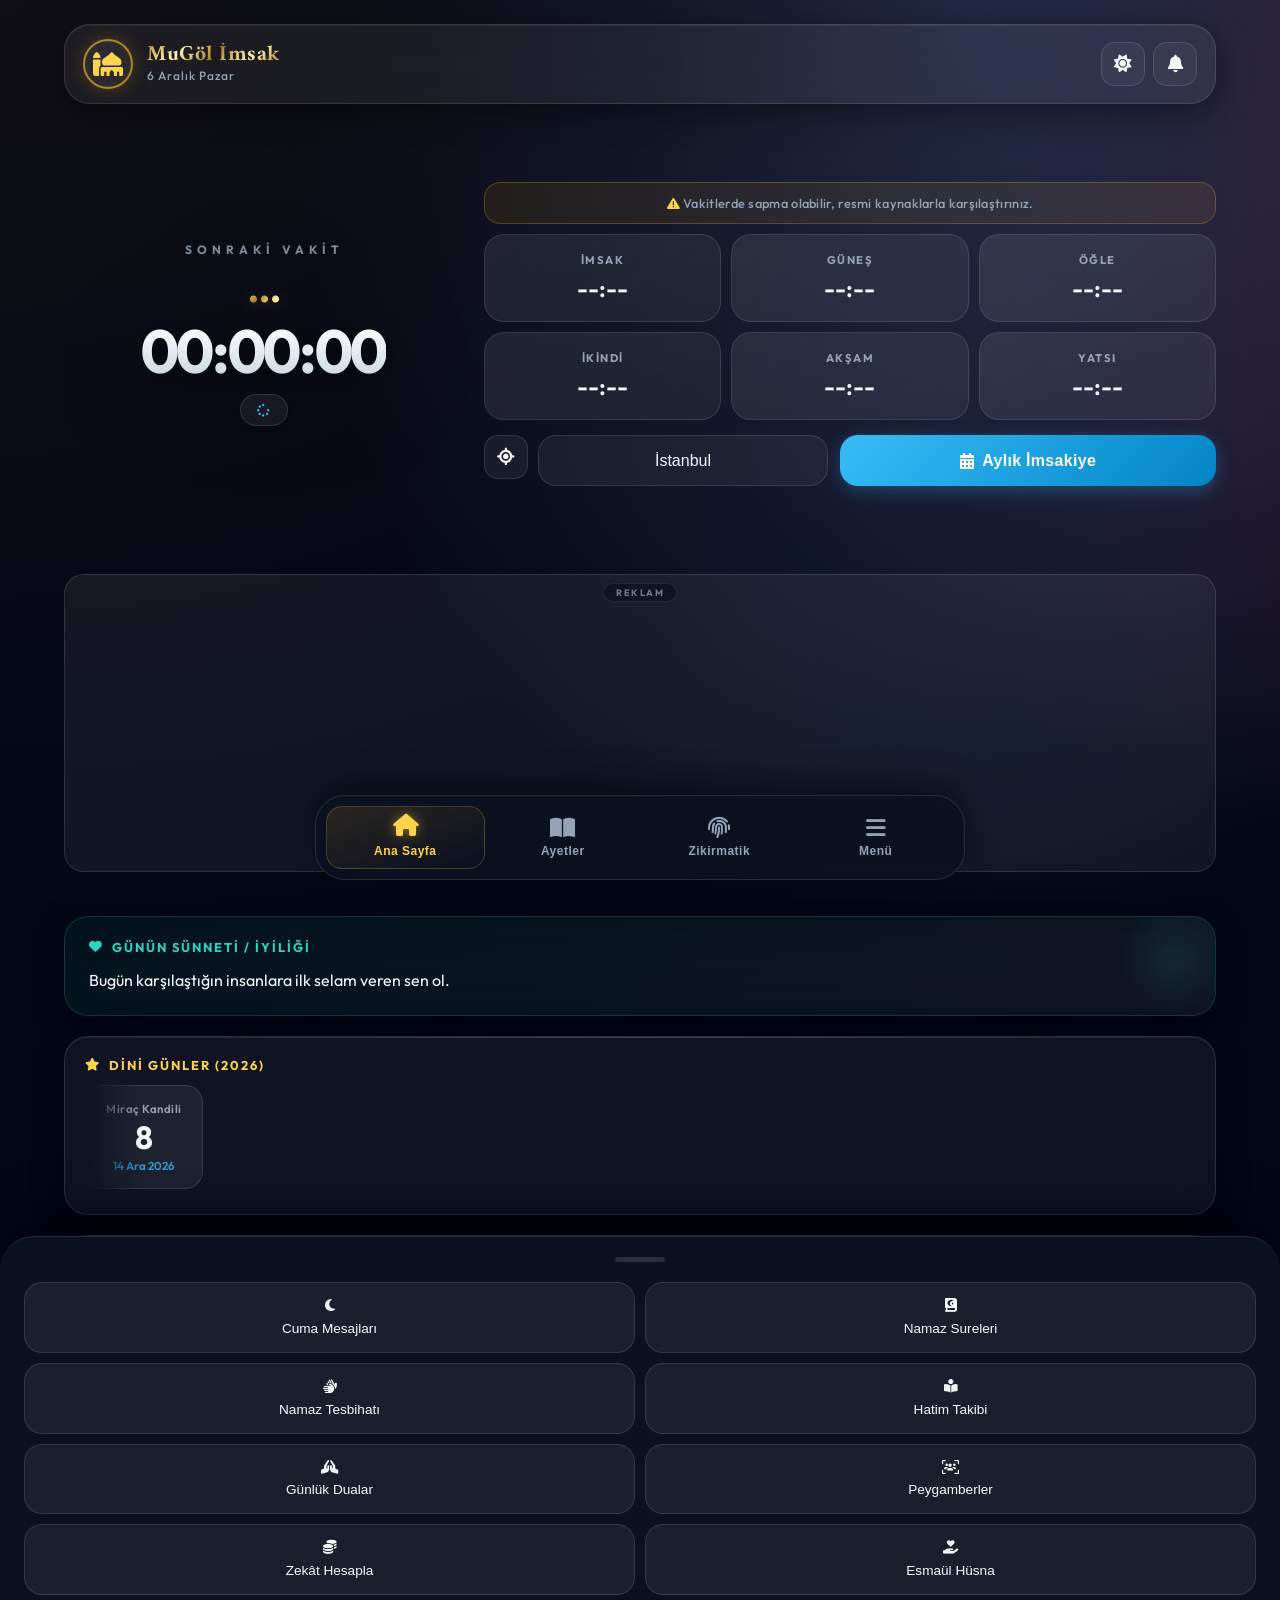
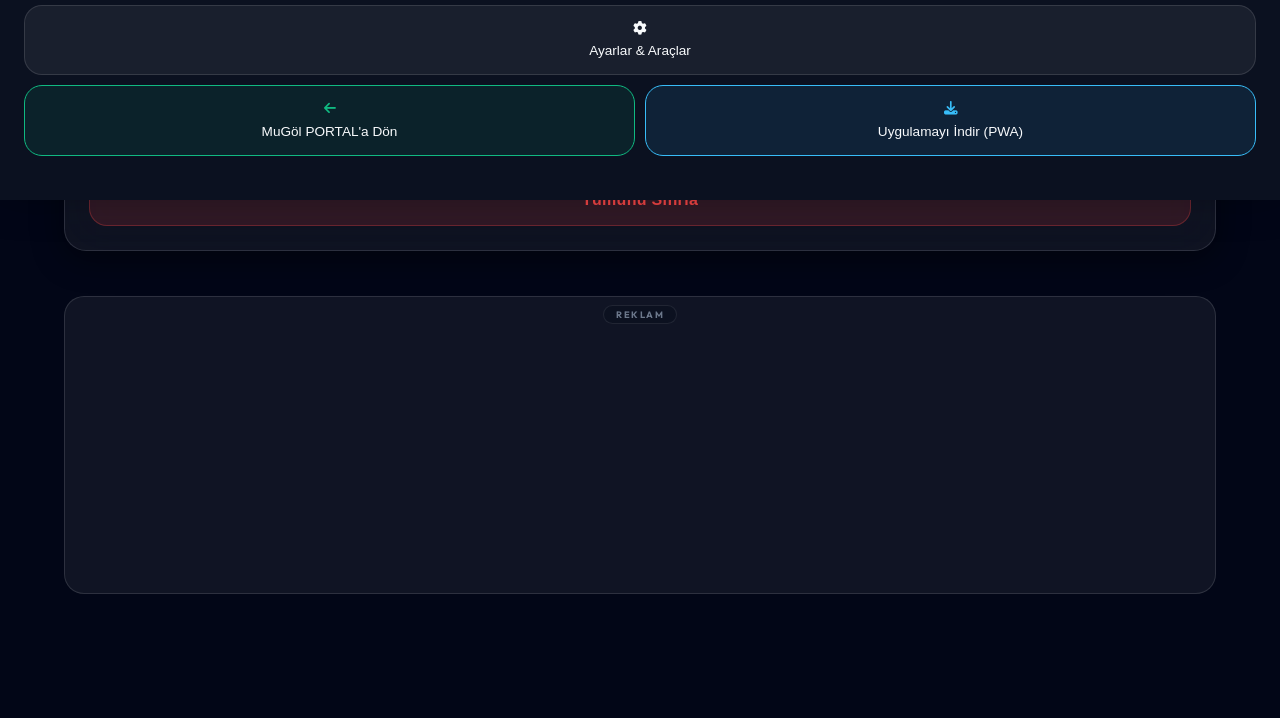
==== index.html @ 0ca68de6 "Add files via upload" ====
<!DOCTYPE html>
<html lang="tr">
<head>
    <meta charset="UTF-8">
    <meta name="viewport" content="width=device-width, initial-scale=1.0, maximum-scale=1.0, user-scalable=no, viewport-fit=cover">
    <title>MuGöl İmsak Vakti</title>
    
    <!-- PWA Bağlantıları -->
    <link rel="manifest" href="manifest.json">
    <meta name="theme-color" content="#020617" id="themeColorMeta">
    
    <!-- iOS Destek Etiketleri -->
    <meta name="apple-mobile-web-app-capable" content="yes">
    <meta name="apple-mobile-web-app-status-bar-style" content="black-translucent">
    <meta name="apple-mobile-web-app-title" content="MuGöl">
    <link rel="apple-touch-icon" href="icon-192.png">
    
    <!-- İkonlar, Fontlar ve Görüntü Çıktısı İçin html2canvas -->
    <link href="https://cdnjs.cloudflare.com/ajax/libs/font-awesome/6.4.2/css/all.min.css" rel="stylesheet">
    <link rel="preconnect" href="https://fonts.googleapis.com">
    <link rel="preconnect" href="https://fonts.gstatic.com" crossorigin>
    <link href="https://fonts.googleapis.com/css2?family=Outfit:wght@200;300;400;500;600;700;800&family=Amiri:wght@400;700&display=swap" rel="stylesheet">
    <script src="https://cdnjs.cloudflare.com/ajax/libs/html2canvas/1.4.1/html2canvas.min.js"></script>

    <!-- Cuma Sözleri Veri Dosyası -->
    <script src="cumasoz.js"></script>

    <!-- Harici CSS Dosyası -->
    <link rel="stylesheet" href="style.css">
    <style>
        /* Bildirim butonu aktif (açık) durumu */
        .btn-icon.notif-active {
            background: linear-gradient(135deg, #fcd34d, #b38728) !important;
            color: #020617 !important;
            border-color: #b38728 !important;
            box-shadow: 0 0 14px rgba(252, 211, 77, 0.45) !important;
        }
    </style>

    <!-- Google AdSense -->
    <script async src="https://pagead2.googlesyndication.com/pagead/js/adsbygoogle.js?client=ca-pub-1880946354382681" crossorigin="anonymous"></script>
</head>
<body>

    <audio id="silentAudio" loop><source src="[data-uri]" type="audio/mpeg"></audio>
    <audio id="adhanAudio" src="https://www.islamcan.com/audio/adhan/azan2.mp3" preload="auto"></audio>
    <audio id="kerahatAudio" src="https://actions.google.com/sounds/v1/alarms/beep_short.ogg" preload="auto"></audio>

    <!-- KART ÖNİZLEME VE RENK SEÇİM MODALI -->
    <div id="previewModal" class="modal">
        <div class="modal-con" style="max-height: 95vh; padding: 20px;">
            <div style="display:flex; justify-content:space-between; align-items:center; border-bottom:1px solid var(--glass-border); padding-bottom:15px; margin-bottom:15px;">
                <h3 style="color:var(--text-main); font-weight:700;">Kart Tasarımı Önizleme</h3>
                <i class="fas fa-times" style="cursor:pointer; font-size:1.5rem; color:var(--text-muted)" onclick="closePreview()"></i>
            </div>
            
            <div class="t-scroll" style="margin-top:0; border:none; background:transparent; display:flex; flex-direction:column; align-items:center;">
                <div class="preview-wrapper" id="previewWrapper"></div>

                <div style="width: 100%; max-width: 324px; margin-top: 20px; text-align: left;">
                    <div style="font-size: 0.85rem; color: var(--text-muted); margin-bottom: 10px; font-weight: 600;">Hazır Temalar</div>
                    <div style="display: flex; gap: 10px; margin-bottom: 15px; flex-wrap: wrap;">
                        <button class="color-swatch" style="background: linear-gradient(135deg, #020617, #0f172a);" onclick="changeExportBg('#020617', '#0f172a', '#fcd34d')" title="Gece / Altın"></button>
                        <button class="color-swatch" style="background: linear-gradient(135deg, #064e3b, #022c22);" onclick="changeExportBg('#064e3b', '#022c22', '#d4af37')" title="Zümrüt / Altın"></button>
                        <button class="color-swatch" style="background: linear-gradient(135deg, #450a0a, #7f1d1d);" onclick="changeExportBg('#450a0a', '#7f1d1d', '#fecaca')" title="Bordo / Gül"></button>
                        <button class="color-swatch" style="background: linear-gradient(135deg, #1e3a8a, #172554);" onclick="changeExportBg('#1e3a8a', '#172554', '#93c5fd')" title="Mavi / Gümüş"></button>
                        <button class="color-swatch" style="background: linear-gradient(135deg, #000000, #1a1a1a);" onclick="changeExportBg('#000000', '#1a1a1a', '#ffffff')" title="Siyah / Beyaz"></button>
                    </div>

                    <div style="font-size: 0.85rem; color: var(--text-muted); margin-bottom: 10px; font-weight: 600;">Kendi Stillerini Seç</div>
                    <div style="display: flex; gap: 10px; margin-bottom: 20px;">
                        <input type="color" id="customColor1" value="#064e3b" class="custom-color-input" onchange="applyCustomColor()" title="Arka Plan 1">
                        <input type="color" id="customColor2" value="#022c22" class="custom-color-input" onchange="applyCustomColor()" title="Arka Plan 2">
                        <input type="color" id="customTextColor" value="#d4af37" class="custom-color-input" onchange="applyCustomColor()" title="Vurgu/Çizgi Rengi">
                    </div>

                    <button class="btn-full" style="width: 100%;" onclick="executeDownload()">
                        <i class="fas fa-download"></i> Tasarımı İndir
                    </button>
                </div>
            </div>
        </div>
    </div>

    <!-- Resim İndirme Şablonu (Günün Sözü) -->
    <div id="export-card" class="export-template">
        <div class="ex-bg" id="exportQuoteBg" style="background: linear-gradient(135deg, #020617, #0f172a);"></div>
        <div class="ex-glass">
            <img src="icon-192.png" alt="Logo" class="ex-logo" crossorigin="anonymous" onerror="this.style.display='none'">
            
            <div class="ex-text-wrapper">
                <i class="fas fa-quote-left ex-quote-icon"></i>
                <div class="ex-quote" id="ex-quote-text">...</div>
                <div class="ex-src" id="ex-quote-src">...</div>
            </div>
            
            <div class="ex-footer"><i class="fas fa-moon"></i> MuGöl İmsak Vakti</div>
        </div>
    </div>

    <!-- Resim İndirme Şablonu (Cuma Kartı) -->
    <div id="export-cuma-card" class="export-template">
        <div class="ex-cuma-bg" id="exportCumaBg" style="background: linear-gradient(135deg, #022c22, #064e3b);"></div>
        <div class="ex-cuma-glass">
            <img src="icon-192.png" alt="Logo" class="ex-logo" crossorigin="anonymous" onerror="this.style.display='none'">
            
            <div class="ex-cuma-title">Cumanız Mübarek Olsun</div>
            <div class="ex-cuma-divider"></div>
            
            <div class="ex-text-wrapper ex-cuma-text-wrapper">
                <div class="ex-cuma-text" id="ex-cuma-quote-text">...</div>
            </div>
            
            <div class="ex-cuma-footer"><i class="fas fa-moon"></i> MuGöl İmsak Vakti</div>
        </div>
    </div>

    <div class="container">
        <!-- GLOBAL HEADER -->
        <header class="header">
            <div style="display:flex; align-items:center; gap:14px">
                <div class="logo">
                    <img src="icon-192.png" alt="Logo" style="width:100%; height:100%; border-radius:50%; object-fit:cover;" onerror="this.style.display='none'; this.parentElement.innerHTML='<i class=\'fas fa-mosque\'></i>';">
                </div>
                <div>
                    <div class="app-title">MuGöl İmsak</div>
                    <div id="dateText" class="app-date">Yükleniyor...</div>
                    <div id="hijriText" class="app-date" style="color:var(--gold-text); font-size:0.7rem; margin-top:2px;"></div>
                </div>
            </div>
            <div style="display:flex; gap:8px">
                <button class="btn-icon" id="themeBtn" onclick="toggleTheme()" title="Açık/Koyu Tema"><i class="fas fa-sun"></i></button>
                <button class="btn-icon" id="notifyBtn" onclick="enablePersistentMode()" title="Bildirim ve Sayaç"><i class="fas fa-bell"></i></button>
            </div>
        </header>

        <div class="main-grid">
            
            <!-- ================= SEKME 1: ANA SAYFA ================= -->
            <div id="tab-home" class="tab-section active-tab">
                <div class="hero-layout">
                    <div class="timer-container">
                        <div class="timer-card" id="mainTimerCard">
                            <div class="timer-lbl">SONRAKİ VAKİT</div>
                            <div class="timer-next" id="nextName">...</div>
                            <div class="timer-val" id="counter">00:00:00</div>
                            <div class="timer-badge" id="infoBadge"><i class="fas fa-spinner fa-spin"></i></div>
                        </div>
                    </div>

                    <div class="vakit-controls">
                        <div id="kerahatBanner" class="info-card kerahat-banner">
                            <div style="display:flex; align-items:center; justify-content:center; gap:10px; color:#ef4444; font-weight:700; font-size:1.1rem;">
                                <i class="fas fa-triangle-exclamation"></i> DİKKAT: KERAHAT VAKTİ
                            </div>
                            <div style="color:var(--text-main); font-size:0.85rem; margin-top:5px; opacity:0.9;">
                                Şu an namaz kılmak mekruhtur. Vaktin çıkmasını bekleyiniz.
                            </div>
                        </div>

                        <div style="text-align: center; padding: 12px; background: rgba(251, 191, 36, 0.08); border: 1px solid rgba(251, 191, 36, 0.25); border-radius: 16px; color: var(--text-muted); font-size: 0.8rem; font-weight: 500; letter-spacing: 0.3px;">
                            <i class="fas fa-triangle-exclamation" style="color: var(--gold-text);"></i> Vakitlerde sapma olabilir, resmi kaynaklarla karşılaştırınız.
                        </div>
                        <div class="grid">
                            <div class="v-box" id="box-Imsak"><div class="v-name">İmsak</div><div class="v-time" id="t-Imsak">--:--</div></div>
                            <div class="v-box" id="box-Sunrise"><div class="v-name">Güneş</div><div class="v-time" id="t-Sunrise">--:--</div></div>
                            <div class="v-box" id="box-Dhuhr"><div class="v-name">Öğle</div><div class="v-time" id="t-Dhuhr">--:--</div></div>
                            <div class="v-box" id="box-Asr"><div class="v-name">İkindi</div><div class="v-time" id="t-Asr">--:--</div></div>
                            <div class="v-box" id="box-Maghrib"><div class="v-name">Akşam</div><div class="v-time" id="t-Maghrib">--:--</div></div>
                            <div class="v-box" id="box-Isha"><div class="v-name">Yatsı</div><div class="v-time" id="t-Isha">--:--</div></div>
                        </div>
                        <div class="controls-wrapper">
                            <div class="location-group">
                                <button class="btn-icon" style="background:var(--glass-surface)" onclick="getGPSLocation()" title="Konumumu Bul"><i class="fas fa-location-crosshairs"></i></button>
                                <select id="citySelect"><option>Şehir Yükleniyor...</option></select>
                            </div>
                            <button class="btn-full" onclick="openModal()"><i class="fas fa-calendar-days"></i> Aylık İmsakiye</button>
                        </div>
                        <div id="loader"><i class="fas fa-circle-notch fa-spin"></i> Veriler Güncelleniyor...</div>
                    </div>
                </div>

                <!-- ── ADSENSE REKLAM 1 — Ana Sayfa Üst ── -->
                <div class="mg-ad-box" aria-label="Reklam" role="complementary">
                    <span class="mg-ad-label">Reklam</span>
                    <ins class="adsbygoogle"
                         style="display:block;width:300px;height:250px;"
                         data-ad-client="ca-pub-1880946354382681"
                         data-ad-slot="1689789138"
                         data-ad-format="rectangle"></ins>
                </div>

                <div class="sunnah-card">
                    <div class="sunnah-title"><i class="fas fa-heart"></i> Günün Sünneti / İyiliği</div>
                    <div class="sunnah-text" id="dailySunnah">Yükleniyor...</div>
                </div>

                <div class="info-card slider-wrapper">
                    <div class="section-title"><i class="fas fa-star"></i> Dini Günler (2026)</div>
                    <div class="slider" id="daysSlider"></div>
                </div>

                <div class="tools-layout">
                    <div class="acc">
                        <button class="acc-head active" onclick="toggleAcc(this)">
                            <span><i class="fas fa-clipboard-check" style="margin-right:10px; color:#fcd34d"></i> Kaza Takibi</span>
                            <i class="fas fa-chevron-down" style="transform: rotate(180deg)"></i>
                        </button>
                        <div class="acc-body open">
                            <div style="text-align:center; padding: 10px; background: rgba(251, 191, 36, 0.1); border: 1px solid rgba(251, 191, 36, 0.3); border-radius: 12px; margin-bottom: 15px; color: var(--gold-text); font-weight: 600;">
                                Toplam Kaza Borcu: <span id="totalKazaCount" style="font-size:1.2rem; margin-left:5px;">0</span> Vakit
                            </div>
                            <div class="tool-grid" id="kazaGrid"></div>
                            <button class="btn-full" style="margin-top:15px; width:100%; background:rgba(239,68,68,0.15); color:#ef4444; box-shadow:none; border:1px solid rgba(239,68,68,0.3)" onclick="resetAllKaza()">Tümünü Sıfırla</button>
                        </div>
                    </div>
                </div>

                <!-- ── ADSENSE REKLAM 2 — Ana Sayfa Alt ── -->
                <div class="mg-ad-box" aria-label="Reklam" role="complementary">
                    <span class="mg-ad-label">Reklam</span>
                    <ins class="adsbygoogle"
                         style="display:block;width:300px;height:250px;"
                         data-ad-client="ca-pub-1880946354382681"
                         data-ad-slot="1689789138"
                         data-ad-format="rectangle"></ins>
                </div>

            </div>

            <!-- ================= SEKME 2: AYETLER & SÖZLER ================= -->
            <div id="tab-verses" class="tab-section">
                <div class="info-layout">
                    <h2 style="text-align: center; font-family: 'Amiri', serif; color: var(--gold-text); margin-top: 10px;">Sözler & Ayetler</h2>

                    <!-- Arama kutusu -->
                    <div style="width:100%;">
                        <input type="text" id="quoteSearch" class="z-inp" placeholder="Söz veya kaynak ara..." onkeyup="filterQuotes()" style="width:100%;">
                    </div>

                    <!-- Tüm sözler listesi -->
                    <div id="allQuotesList" style="display:flex; flex-direction:column; gap:14px; width:100%;"></div>

                </div>

                <!-- ── ADSENSE REKLAM 3 — Ayetler & Sözler Alt ── -->
                <div class="mg-ad-box" aria-label="Reklam" role="complementary">
                    <span class="mg-ad-label">Reklam</span>
                    <ins class="adsbygoogle"
                         style="display:block;width:300px;height:250px;"
                         data-ad-client="ca-pub-1880946354382681"
                         data-ad-slot="1689789138"
                         data-ad-format="rectangle"></ins>
                </div>

            </div>

            <!-- ================= SEKME: CUMA MESAJLARI ================= -->
            <div id="tab-cuma" class="tab-section">
                <div class="info-layout">
                    <h2 style="text-align: center; font-family: 'Amiri', serif; color: var(--gold-text); margin-top: 10px;">Cuma Mesajları</h2>

                    <!-- Arama kutusu -->
                    <div style="width:100%;">
                        <input type="text" id="cumaSearch" class="z-inp" placeholder="Mesaj veya kaynak ara..." onkeyup="filterCuma()" style="width:100%;">
                    </div>

                    <!-- Tüm cuma mesajları listesi -->
                    <div id="allCumaList" style="display:flex; flex-direction:column; gap:14px; width:100%;"></div>

                </div>
            </div>

            <!-- ================= SEKME 3: ZİKİRMATİK ================= -->
            <div id="tab-zikir" class="tab-section">
                <div class="info-layout">
                    <h2 style="text-align: center; font-family: 'Amiri', serif; color: var(--gold-text); margin-top: 10px;">Zikirmatik</h2>
                    <div class="info-card" style="min-height: auto; padding: 25px; justify-content: flex-start;">
                        <div style="display:flex; gap:10px; margin-bottom:15px; width: 100%;">
                            <input type="text" id="newZikirName" class="z-inp" style="margin:0" placeholder="Yeni zikir adı girin...">
                            <button class="zb-add" onclick="addNewZikir()">Ekle</button>
                        </div>
                        <div class="slider" style="margin-bottom: 20px; width: 100%;">
                            <button class="timer-badge" onclick="addTemplateZikir('Sübhanallah', 33)">+ Sübhanallah</button>
                            <button class="timer-badge" onclick="addTemplateZikir('Elhamdülillah', 33)">+ Elhamdülillah</button>
                            <button class="timer-badge" onclick="addTemplateZikir('Allahu Ekber', 33)">+ Allahu Ekber</button>
                            <button class="timer-badge" onclick="addTemplateZikir('Estağfirullah', 99)">+ Estağfirullah</button>
                            <button class="timer-badge" onclick="addTemplateZikir('Kelime-i Tevhid', 99)">+ Kelime-i Tevhid</button>
                        </div>
                        <div id="zikirList" style="display: flex; flex-direction: column; width: 100%;"></div>
                    </div>
                </div>

                <!-- ── ADSENSE REKLAM 4 — Zikirmatik Alt ── -->
                <div class="mg-ad-box" aria-label="Reklam" role="complementary">
                    <span class="mg-ad-label">Reklam</span>
                    <ins class="adsbygoogle"
                         style="display:block;width:300px;height:250px;"
                         data-ad-client="ca-pub-1880946354382681"
                         data-ad-slot="1689789138"
                         data-ad-format="rectangle"></ins>
                </div>

            </div>

            <!-- ================= SEKME 4: HATİM TAKİBİ ================= -->
            <div id="tab-cuz" class="tab-section">
                <div class="info-layout">
                    <h2 style="text-align: center; font-family: 'Amiri', serif; color: var(--gold-text); margin-top: 10px;">Cüz & Hatim Takibi</h2>
                    <div class="info-card" style="min-height: auto; padding: 25px;">
                        <div style="display:flex; justify-content:space-between; align-items:center; width:100%;">
                            <div style="font-weight:600; font-size:1.1rem; color:var(--text-main);">Kur'an-ı Kerim Hatmi</div>
                            <div id="cuzCountText" style="color:var(--gold-text); font-weight:700; font-size:1.2rem;">0 / 30</div>
                        </div>
                        <div class="cuz-prog-container"><div class="cuz-prog-fill" id="cuzProgressBar"></div></div>
                        <div class="cuz-grid" id="cuzGridContainer"></div>
                        <button class="btn-full" style="margin-top:20px; width:100%; background:rgba(239,68,68,0.15); color:#ef4444; box-shadow:none; border:1px solid rgba(239,68,68,0.3)" onclick="resetCuz()">Hatmi Sıfırla</button>
                    </div>
                </div>
            </div>

            <!-- ================= SEKME 5: SURELER ================= -->
            <div id="tab-sureler" class="tab-section">
                <div class="info-layout">
                    <h2 style="text-align: center; font-family: 'Amiri', serif; color: var(--gold-text); margin-top: 10px;">Namaz Sureleri</h2>
                    <div style="width:100%; margin-bottom:10px;">
                        <input type="text" id="sureSearch" class="z-inp" placeholder="Sure ara (Örn: İhlas, Felak)..." onkeyup="filterSureler()">
                    </div>
                    <div id="surelerContainer" style="display:flex; flex-direction:column;">
                        <div style="text-align:center; color:var(--text-muted);"><i class="fas fa-spinner fa-spin"></i> Namaz Sureleri yükleniyor...</div>
                    </div>
                </div>
            </div>

            <!-- ================= SEKME 6: DUALAR ================= -->
            <div id="tab-dualar" class="tab-section">
                <div class="info-layout">
                    <h2 style="text-align: center; font-family: 'Amiri', serif; color: var(--gold-text); margin-top: 10px;">Günlük Dualar</h2>
                    <div id="dualarContainer" style="display:flex; flex-direction:column;"></div>
                </div>
            </div>

            <!-- ================= SEKME 10: NAMAZ TESBİHATI ================= -->
            <div id="tab-tesbihat" class="tab-section">
                <div class="info-layout">
                    <h2 style="text-align: center; font-family: 'Amiri', serif; color: var(--gold-text); margin-top: 10px;">Namaz Tesbihatı</h2>
                    <div id="tesbihatContainer" style="display:flex; flex-direction:column;"></div>
                </div>
            </div>

            <!-- ================= SEKME 11: ZEKAT HESAPLAMA ================= -->
            <div id="tab-zekat" class="tab-section">
                <div class="info-layout">
                    <h2 style="text-align: center; font-family: 'Amiri', serif; color: var(--gold-text); margin-top: 10px;">Zekât Hesaplama</h2>
                    <div class="info-card" style="min-height: auto; padding: 25px; text-align: left;">
                        <div style="font-size:0.85rem; color:var(--text-muted); margin-bottom: 20px; text-align:center;">Nisap miktarı (80.18 gr altın) ve üzerinden 1 kamerî yıl geçen mal varlığınız üzerinden hesaplama yapar (Oran: %2.5 veya 1/40).</div>
                        
                        <div style="display:flex; justify-content:space-between; align-items:center; margin-bottom:15px;">
                            <span style="font-weight: 500;">Güncel Altın Fiyatı (TL/gr):</span>
                            <input type="number" id="z-gold-price" class="z-inp" style="width:120px; text-align:right;" placeholder="Örn: 2400" value="2400">
                        </div>
                        <div style="display:flex; justify-content:space-between; align-items:center; margin-bottom:15px;">
                            <span style="font-weight: 500;">Altın Birikiminiz (Gram):</span>
                            <input type="number" id="z-gold-gr" class="z-inp" style="width:120px; text-align:right;" placeholder="0">
                        </div>
                        <div style="display:flex; justify-content:space-between; align-items:center; margin-bottom:15px;">
                            <span style="font-weight: 500;">Nakit/Döviz Birikimi (TL):</span>
                            <input type="number" id="z-cash" class="z-inp" style="width:120px; text-align:right;" placeholder="0">
                        </div>
                        <div style="display:flex; justify-content:space-between; align-items:center; margin-bottom:15px;">
                            <span style="font-weight: 500;">Borçlarınız (Düşülecek TL):</span>
                            <input type="number" id="z-debt" class="z-inp" style="width:120px; text-align:right;" placeholder="0">
                        </div>

                        <button class="btn-full" style="width:100%; margin-top:15px; background:linear-gradient(135deg, #10b981, #059669);" onclick="calculateZekat()">Hesapla</button>

                        <div id="zekatResult" style="margin-top:20px; padding:15px; border-radius:14px; background:var(--glass-surface); border:1px solid var(--glass-border); text-align:center; display:none;">
                            <div style="font-size:0.9rem; color:var(--text-muted);">Ödenmesi Gereken Zekât:</div>
                            <div id="zekatAmount" style="font-size:2.5rem; font-weight:700; color:var(--gold-text); margin:5px 0;">0 TL</div>
                            <div id="zekatMsg" style="font-size:0.8rem; color:var(--blue);"></div>
                        </div>
                    </div>
                </div>
            </div>

            <!-- ================= SEKME 7: PEYGAMBERLER ================= -->
            <div id="tab-peygamberler" class="tab-section">
                <div class="info-layout">
                    <h2 style="text-align: center; font-family: 'Amiri', serif; color: var(--gold-text); margin-top: 10px;">Peygamberler Tarihi</h2>
                    <div id="peygamberlerContainer" style="display:flex; flex-direction:column;">
                        <div style="text-align:center; color:var(--text-muted);"><i class="fas fa-spinner fa-spin"></i> Yükleniyor...</div>
                    </div>
                </div>
            </div>

            <!-- ================= SEKME 8: ESMAÜL HÜSNA ================= -->
            <div id="tab-esma" class="tab-section">
                <div class="info-layout">
                    <h2 style="text-align: center; font-family: 'Amiri', serif; color: var(--gold-text); margin-top: 10px;">Esmaül Hüsna</h2>
                    <div class="info-card big-card">
                        <div class="esma-ar" id="esmaAr">...</div>
                        <div class="esma-tr" id="esmaTr">...</div>
                        <div class="esma-desc" id="esmaDesc">...</div>
                        <button class="refresh-btn" onclick="shuffleEsma()"><i class="fas fa-random"></i> Başka Getir</button>
                    </div>
                </div>
            </div>

            <!-- ================= SEKME 9: AYARLAR ================= -->
            <div id="tab-settings" class="tab-section">
                <div class="info-layout">
                    <h2 style="text-align: center; font-family: 'Amiri', serif; color: var(--gold-text); margin-top: 10px;">Ayarlar & Araçlar</h2>
                    <div class="settings-list">
                        <div class="setting-item" style="flex-direction: column; align-items: flex-start; gap: 10px; cursor: default;">
                            <div style="display:flex; align-items:center; gap: 15px; width: 100%;">
                                <i class="fas fa-calendar-alt main-icon" style="color: #fcd34d;"></i>
                                <div class="setting-info" style="margin-left:0"><div class="setting-title">Hicri Tarihe Çevir</div><div class="setting-desc">Miladi bir tarihi hicriye çevirin</div></div>
                            </div>
                            <div style="display:flex; gap:10px; width:100%; margin-top:5px;">
                                <input type="date" id="hijriConvInput" class="z-inp" style="padding: 10px;">
                                <button class="btn-full" style="min-width: 80px; padding: 10px;" onclick="convertHijri()"><i class="fas fa-sync-alt"></i></button>
                            </div>
                            <div id="hijriConvResult" style="color:var(--gold-text); font-weight:600; font-size:0.9rem; margin-top:5px; text-align:center; width:100%;"></div>
                        </div>

                        <div class="setting-item" onclick="toggleTheme()"><i class="fas fa-palette main-icon"></i><div class="setting-info"><div class="setting-title">Açık / Koyu Tema</div><div class="setting-desc">Görünümü değiştirin</div></div><i class="fas fa-chevron-right" style="color: var(--text-muted)"></i></div>
                        
                        <div class="setting-item">
                            <i class="fas fa-font main-icon" style="color: #0ea5e9;"></i>
                            <div class="setting-info"><div class="setting-title">Okuma Metni Boyutu</div><div class="setting-desc">Yazıları büyüt/küçült</div></div>
                            <div style="display:flex; gap:10px;"><button class="btn-icon" style="width:35px; height:35px;" onclick="changeFontSize(-0.1)"><i class="fas fa-minus"></i></button><button class="btn-icon" style="width:35px; height:35px;" onclick="changeFontSize(0.1)"><i class="fas fa-plus"></i></button></div>
                        </div>

                        <div class="setting-item" onclick="toggleVibration()">
                            <i class="fas fa-mobile-screen main-icon" style="color: #8b5cf6;"></i>
                            <div class="setting-info"><div class="setting-title">Zikir Titreşimi</div><div class="setting-desc">Titreşimi aç/kapat</div></div>
                            <div style="color:var(--text-muted); font-size:0.9rem; font-weight:600" id="vibStatus">Açık</div>
                        </div>
                        
                        <div class="setting-item" onclick="toggleFullScreen()"><i class="fas fa-expand main-icon" style="color: #10b981;"></i><div class="setting-info"><div class="setting-title">Tam Ekran Modu</div><div class="setting-desc">Uygulamayı tam ekran yap</div></div><i class="fas fa-chevron-right" style="color: var(--text-muted)"></i></div>

                        <div class="setting-item" onclick="enablePersistentMode()"><i class="fas fa-bell main-icon"></i><div class="setting-info"><div class="setting-title">Kalıcı Bildirim Sayacı</div><div class="setting-desc">Kilit ekranında sayacı göster</div></div><i class="fas fa-chevron-right" style="color: var(--text-muted)"></i></div>
                        <div class="setting-item" onclick="testAdhan()"><i class="fas fa-mosque main-icon"></i><div class="setting-info"><div class="setting-title">Ezan Sesi Testi</div><div class="setting-desc">Vakit alarmını dinleyin</div></div><i class="fas fa-play" style="color: var(--blue)"></i></div>
                        <div class="setting-item" onclick="testKerahat()"><i class="fas fa-triangle-exclamation main-icon" style="color: #fcd34d;"></i><div class="setting-info"><div class="setting-title">Kerahat Uyarı Testi</div><div class="setting-desc">Uyarı sesini dinleyin</div></div><i class="fas fa-play" style="color: #fcd34d"></i></div>
                        <div class="setting-item" onclick="stopAllAudio()" style="background: rgba(239, 68, 68, 0.05); border-color: rgba(239, 68, 68, 0.2);"><i class="fas fa-stop-circle main-icon" style="color: #ef4444;"></i><div class="setting-info"><div class="setting-title" style="color: #ef4444;">Çalan Sesi Durdur</div><div class="setting-desc">Çalan tüm sesleri kapat</div></div></div>
                        <div class="setting-item" onclick="window.open('https://qiblafinder.withgoogle.com/', '_blank')"><i class="fas fa-compass main-icon" style="color: #10b981;"></i><div class="setting-info"><div class="setting-title">Kıble Bul (Google)</div><div class="setting-desc">Web üzerinden kıble yönü</div></div><i class="fas fa-external-link-alt" style="color: var(--text-muted)"></i></div>
                    </div>
                </div>
            </div>

        </div>
    </div>

    <!-- ALT NAVİGASYON -->
    <nav class="bottom-nav">
        <button class="nav-item active" id="nav-tab-home" onclick="switchTab('tab-home')"><i class="fas fa-home"></i><span>Ana Sayfa</span></button>
        <button class="nav-item" id="nav-tab-verses" onclick="switchTab('tab-verses')"><i class="fas fa-book-open"></i><span>Ayetler</span></button>
        <button class="nav-item" id="nav-tab-zikir" onclick="switchTab('tab-zikir')"><i class="fas fa-fingerprint"></i><span>Zikirmatik</span></button>
        <button class="nav-item" id="nav-drawer-btn" onclick="toggleDrawer()"><i class="fas fa-bars"></i><span>Menü</span></button>
    </nav>

    <!-- ÇEKMECE MENÜ (DRAWER) -->
    <div class="drawer-overlay" id="drawerOverlay" onclick="toggleDrawer()"></div>
    <div class="drawer-menu" id="drawerMenu">
        <div class="drawer-drag"></div>
        <div class="drawer-grid">
            <button class="tool-btn" onclick="handleDrawerNav('tab-cuma')"><i class="fas fa-moon"></i> Cuma Mesajları</button>
            <button class="tool-btn" onclick="handleDrawerNav('tab-sureler')"><i class="fas fa-book-quran"></i> Namaz Sureleri</button>
            <button class="tool-btn" onclick="handleDrawerNav('tab-tesbihat')"><i class="fas fa-hands"></i> Namaz Tesbihatı</button>
            <button class="tool-btn" onclick="handleDrawerNav('tab-cuz')"><i class="fas fa-book-open-reader"></i> Hatim Takibi</button>
            <button class="tool-btn" onclick="handleDrawerNav('tab-dualar')"><i class="fas fa-hands-praying"></i> Günlük Dualar</button>
            <button class="tool-btn" onclick="handleDrawerNav('tab-peygamberler')"><i class="fas fa-users-viewfinder"></i> Peygamberler</button>
            <button class="tool-btn" onclick="handleDrawerNav('tab-zekat')"><i class="fas fa-coins"></i> Zekât Hesapla</button>
            <button class="tool-btn" onclick="handleDrawerNav('tab-esma')"><i class="fas fa-hand-holding-heart"></i> Esmaül Hüsna</button>
            <button class="tool-btn" style="grid-column: span 2;" onclick="handleDrawerNav('tab-settings')"><i class="fas fa-cog"></i> Ayarlar & Araçlar</button>
            
            <!-- PORTAL VE PWA BUTONLARI -->
            <button class="tool-btn" style="background: rgba(16, 185, 129, 0.1); border-color: #10b981;" onclick="window.location.href='https://mugol-portal.github.io'"><i class="fas fa-arrow-left" style="color: #10b981;"></i> MuGöl PORTAL'a Dön</button>
            <button class="tool-btn" id="installPwaBtn" style="background: rgba(56, 189, 248, 0.1); border-color: #38bdf8;" onclick="installPWA()"><i class="fas fa-download" style="color: #38bdf8;"></i> Uygulamayı İndir (PWA)</button>
        </div>
    </div>

    <!-- MODAL İMSAKİYE -->
    <div id="imsakiyeModal" class="modal">
        <div class="modal-con">
            <div style="display:flex; justify-content:space-between; align-items:center; border-bottom:1px solid var(--glass-border); padding-bottom:15px">
                <h3 style="color:var(--text-main); font-weight:700; font-family:'Amiri', serif; letter-spacing:1px">Aylık İmsakiye</h3>
                <i class="fas fa-times" style="cursor:pointer; font-size:1.5rem; color:var(--text-muted)" onclick="closeModal()"></i>
            </div>
            <div class="t-scroll">
                <table id="monthlyTable"><thead><tr><th>Gün</th><th>İmsak</th><th>Güneş</th><th>Öğle</th><th>İkindi</th><th>Akşam</th><th>Yatsı</th></tr></thead><tbody></tbody></table>
            </div>
        </div>
    </div>

    <script>
        /* --- PWA KURULUM MANTIĞI --- */
        let deferredPrompt;
        window.addEventListener('beforeinstallprompt', (e) => {
            e.preventDefault();
            deferredPrompt = e;
        });

        async function installPWA() {
            if (deferredPrompt) {
                deferredPrompt.prompt();
                const { outcome } = await deferredPrompt.userChoice;
                if (outcome === 'accepted') {
                    deferredPrompt = null;
                }
            } else {
                alert("Cihazınızda PWA kurulumu şu anda desteklenmiyor veya uygulama zaten yüklü.");
            }
        }

        function stopAllAudio() { 
            document.getElementById('adhanAudio').pause(); document.getElementById('adhanAudio').currentTime = 0; 
            document.getElementById('kerahatAudio').pause(); document.getElementById('kerahatAudio').currentTime = 0; 
        }
        
        function testAdhan() { const a = document.getElementById('adhanAudio'); a.currentTime = 0; a.play(); }
        function testKerahat() { const k = document.getElementById('kerahatAudio'); k.currentTime = 0; k.play(); }

        /* --- ÇEKMECE & SEKME YÖNETİMİ --- */
        function toggleDrawer() { document.getElementById('drawerOverlay').classList.toggle('open'); document.getElementById('drawerMenu').classList.toggle('open'); }
        function handleDrawerNav(tabId) { toggleDrawer(); switchTab(tabId); }
        function switchTab(tabId) { document.querySelectorAll('.tab-section').forEach(t => t.classList.remove('active-tab')); document.getElementById(tabId).classList.add('active-tab'); document.querySelectorAll('.bottom-nav .nav-item').forEach(b => b.classList.remove('active')); let directNavBtn = document.getElementById('nav-' + tabId); if(directNavBtn) { directNavBtn.classList.add('active'); } else { document.getElementById('nav-drawer-btn').classList.add('active'); } window.scrollTo({ top: 0, behavior: 'smooth' }); }
        
        function toggleFullScreen() { if (!document.fullscreenElement) { document.documentElement.requestFullscreen().catch(err => { alert(`Hata: ${err.message}`); }); } else { if (document.exitFullscreen) { document.exitFullscreen(); } } }

        /* --- TEMA & YAZI BOYUTU --- */
        let currentTextScale = parseFloat(localStorage.getItem('mugolTextScale')) || 1.0;
        function initSettings() {
            const savedTheme = localStorage.getItem('mugolTheme');
            if(savedTheme === 'light') { document.body.classList.add('light-mode'); document.getElementById('themeBtn').innerHTML = '<i class="fas fa-moon"></i>'; document.getElementById('themeColorMeta').setAttribute('content', '#f1f5f9'); }
            document.documentElement.style.setProperty('--read-scale', currentTextScale);
        }
        function toggleTheme() { const body = document.body; const btn = document.getElementById('themeBtn'); const meta = document.getElementById('themeColorMeta'); body.classList.toggle('light-mode'); if(body.classList.contains('light-mode')) { localStorage.setItem('mugolTheme', 'light'); btn.innerHTML = '<i class="fas fa-moon"></i>'; meta.setAttribute('content', '#f1f5f9'); } else { localStorage.setItem('mugolTheme', 'dark'); btn.innerHTML = '<i class="fas fa-sun"></i>'; meta.setAttribute('content', '#020617'); } }
        function changeFontSize(val) { currentTextScale += val; if(currentTextScale < 0.8) currentTextScale = 0.8; if(currentTextScale > 1.6) currentTextScale = 1.6; document.documentElement.style.setProperty('--read-scale', currentTextScale); localStorage.setItem('mugolTextScale', currentTextScale); }
        initSettings();

        let isVibrationEnabled = JSON.parse(localStorage.getItem('mugolVib')) ?? true;
        document.getElementById('vibStatus').innerText = isVibrationEnabled ? 'Açık' : 'Kapalı';
        function toggleVibration() { isVibrationEnabled = !isVibrationEnabled; localStorage.setItem('mugolVib', isVibrationEnabled); document.getElementById('vibStatus').innerText = isVibrationEnabled ? 'Açık' : 'Kapalı'; }

        /* --- HİCRİ ÇEVİRİCİ --- */
        async function convertHijri() {
            const dateVal = document.getElementById('hijriConvInput').value;
            const resDiv = document.getElementById('hijriConvResult');
            if(!dateVal) { resDiv.innerText = "Lütfen bir tarih seçin."; return; }
            resDiv.innerHTML = '<i class="fas fa-spinner fa-spin"></i> Çevriliyor...';
            try {
                let [y, m, d] = dateVal.split('-');
                let res = await fetch(`https://api.aladhan.com/v1/gToH/${d}-${m}-${y}`);
                let json = await res.json();
                if(json.code === 200) {
                    let hijri = json.data.hijri;
                    const trMonths = { "Muharram":"Muharrem","Safar":"Safer","Rabi' al-awwal":"Rebiülevvel", "Rabi' al-thani":"Rebiülahir","Jumada al-awwal":"Cemaziyelevvel", "Jumada al-thani":"Cemaziyelahir","Rajab":"Recep","Sha'ban":"Şaban", "Ramadan":"Ramazan","Shawwal":"Şevval","Dhu al-Qi'dah":"Zilkade","Dhu al-Hijjah":"Zilhicce" }; 
                    let mName = trMonths[hijri.month.en] || hijri.month.en;
                    resDiv.innerText = `${hijri.day} ${mName} ${hijri.year}`;
                } else { throw new Error(); }
            } catch(e) {
                resDiv.innerText = "Bağlantı hatası.";
            }
        }

        /* --- ZEKAT HESAPLAMA --- */
        function calculateZekat() {
            const goldPrice = parseFloat(document.getElementById('z-gold-price').value) || 0;
            const goldGr = parseFloat(document.getElementById('z-gold-gr').value) || 0;
            const cash = parseFloat(document.getElementById('z-cash').value) || 0;
            const debt = parseFloat(document.getElementById('z-debt').value) || 0;
            const totalWealthTL = (goldGr * goldPrice) + cash - debt;
            const nisapTL = 80.18 * goldPrice;
            const resultBox = document.getElementById('zekatResult');
            const amountText = document.getElementById('zekatAmount');
            const msgText = document.getElementById('zekatMsg');
            resultBox.style.display = 'block';
            if(totalWealthTL >= nisapTL) {
                const zekat = totalWealthTL / 40;
                amountText.innerText = zekat.toLocaleString('tr-TR', {maximumFractionDigits:2}) + " TL";
                amountText.style.color = "var(--gold-text)";
                msgText.innerText = `Toplam mal varlığınız nisap miktarını (${nisapTL.toLocaleString('tr-TR', {maximumFractionDigits:0})} TL) geçtiği için zekât farzdır.`;
                msgText.style.color = "var(--blue)";
            } else {
                amountText.innerText = "0 TL";
                amountText.style.color = "#ef4444";
                msgText.innerText = `Toplam mal varlığınız (${totalWealthTL.toLocaleString('tr-TR', {maximumFractionDigits:0})} TL), nisap miktarının (${nisapTL.toLocaleString('tr-TR', {maximumFractionDigits:0})} TL) altındadır. Zekât farz değildir.`;
                msgText.style.color = "#ef4444";
            }
        }

        /* --- NAMAZ TESBİHATI EKLENTİSİ --- */
        const tesbihatList = [
            { title: "Namaz Bitiminde (Selamdan Sonra)", text: "Allahümme entesselâmü ve minkesselâm, tebârakte yâ zel celâli vel ikrâm." },
            { title: "Salâten Tüncinâ (Veya Âyetel Kürsi Öncesi)", text: "Alâ Rasûlinâ salavât. Sübhânallâhi vel hamdü lillâhi ve lâ ilâhe illallâhü vallâhü ekber. Ve lâ havle ve lâ kuvvete illâ billâhil aliyyil azîm." },
            { title: "Âyet-el Kürsi", text: "Allâhü lâ ilâhe illâ hüvel hayyül kayyûm..." },
            { title: "Tesbihler (33'er Defa)", text: "33 Defa: Sübhânallah\n33 Defa: Elhamdülillah\n33 Defa: Allahu Ekber" },
            { title: "Tesbih Sonrası Dua Öncesi", text: "Lâ ilâhe illallâhü vahdehû lâ şerîke leh, lehül mülkü ve lehül hamdü ve hüve alâ külli şey'in kadîr." }
        ];
        function renderTesbihat() { const cont = document.getElementById('tesbihatContainer'); let html = ""; tesbihatList.forEach(t => { html += `<div class="acc"><button class="acc-head" onclick="toggleAcc(this)"><span><i class="fas fa-beads" style="margin-right:10px; color:var(--blue)"></i> ${t.title}</span><i class="fas fa-chevron-down"></i></button><div class="acc-body"><div style="font-size:calc(1.1rem * var(--read-scale)); color:var(--text-main); line-height:1.6; white-space: pre-wrap; font-family:'Amiri', serif;">${t.text}</div></div></div>`; }); cont.innerHTML = html; }

        /* --- CÜZ / HATİM TAKİBİ --- */
        let cuzData = JSON.parse(localStorage.getItem('mugolCuz')) || Array(30).fill(false);
        function renderCuz() {
            const grid = document.getElementById('cuzGridContainer'); grid.innerHTML = ''; let readCount = 0;
            cuzData.forEach((isRead, idx) => {
                if(isRead) readCount++; let box = document.createElement('div'); box.className = `cuz-box ${isRead ? 'read' : ''}`; box.innerText = idx + 1;
                box.onclick = () => { cuzData[idx] = !cuzData[idx]; localStorage.setItem('mugolCuz', JSON.stringify(cuzData)); renderCuz(); }; grid.appendChild(box);
            });
            document.getElementById('cuzCountText').innerText = `${readCount} / 30`; document.getElementById('cuzProgressBar').style.width = `${(readCount / 30) * 100}%`;
        }
        function resetCuz() { if(confirm("Tüm cüz kayıtları sıfırlansın mı?")) { cuzData = Array(30).fill(false); localStorage.setItem('mugolCuz', JSON.stringify(cuzData)); renderCuz(); } }

        /* --- DUALAR --- */
        const dualarList = [ { title: "Yemek Duası", text: "Bizi yediren, içiren ve Müslüman kılan Allah'a hamdolsun." }, { title: "Ezan Duası", text: "Allahümme rabbe hazihid-da’vetit-tamme..." }, { title: "Eve Girerken", text: "Bismillâhi velebnâ, ve bismillâhi harecnâ..." }, { title: "Evden Çıkarken", text: "Bismillâhi tevekkeltü alallâh..." }, { title: "Uykuya Yatarken", text: "Bismike Allahümme emûtü ve ahyâ." } ];
        function renderDualar() { const cont = document.getElementById('dualarContainer'); let html = ""; dualarList.forEach(d => { html += `<div class="acc"><button class="acc-head" onclick="toggleAcc(this)"><span><i class="fas fa-hands-praying" style="margin-right:10px; color:var(--blue)"></i> ${d.title}</span><i class="fas fa-chevron-down"></i></button><div class="acc-body"><div style="font-size:calc(1rem * var(--read-scale)); color:var(--text-main); line-height:1.6; font-style:italic;">"${d.text}"</div></div></div>`; }); cont.innerHTML = html; }

        /* --- SURELER --- */
        async function fetchSureler() { try { let response = await fetch('sureler.json'); if(!response.ok) throw new Error("Hata"); renderSurelerListesi(await response.json()); } catch(e) { document.getElementById('surelerContainer').innerHTML = `<div style="text-align:center; padding: 20px; background:rgba(239,68,68,0.1); border:1px solid rgba(239,68,68,0.3); border-radius:16px;"><i class="fas fa-exclamation-triangle" style="font-size:2rem; color:#ef4444; margin-bottom:10px;"></i><div style="color:var(--text-main); font-weight:600;">Sureler Yüklenemedi!</div></div>`; } }
        function renderSurelerListesi(dataList) { let html = ""; dataList.forEach(s => { let arHtml = s.ar ? `<div style="text-align:right; font-family:'Amiri', serif; font-size:calc(1.8rem * var(--read-scale)); color:var(--gold-text); margin-bottom:15px; line-height:1.5;" dir="rtl">${s.ar}</div>` : ''; let trHtml = s.tr ? `<div style="font-weight:600; font-size:calc(1rem * var(--read-scale)); color:var(--text-main); margin-bottom:10px; line-height:1.4;">Okunuşu: <span style="font-weight:400;">${s.tr}</span></div>` : ''; let anHtml = s.an ? `<div style="font-size:calc(0.9rem * var(--read-scale)); color:var(--text-muted); line-height:1.4;">Anlamı: ${s.an}</div>` : ''; html += `<div class="acc sure-item"><button class="acc-head" onclick="toggleAcc(this)"><span><i class="fas fa-book-open" style="margin-right:10px; color:var(--blue)"></i> ${s.name}</span><i class="fas fa-chevron-down"></i></button><div class="acc-body">${arHtml}${trHtml}${anHtml}</div></div>`; }); document.getElementById('surelerContainer').innerHTML = html; }
        function filterSureler() { let search = document.getElementById('sureSearch').value.toLowerCase(); document.querySelectorAll('.sure-item').forEach(item => { let name = item.querySelector('.acc-head span').innerText.toLowerCase(); item.style.display = name.includes(search) ? "block" : "none"; }); }

        /* --- SÖZLER, AYETLER VE ÖNİZLEME --- */
        let globalQuotes = [];
        let activePreviewType = ''; 

        async function fetchSozler() { try { let res = await fetch('sozler.json'); if(!res.ok) throw new Error("sozler.json bulunamadı"); globalQuotes = await res.json(); } catch(e) { globalQuotes = [ { text: "Kim bir iyilik yaparsa, ona on katı vardır.", source: "En'âm Suresi, 160. Ayet" }, { text: "Sizin en hayırlınız, Kur'an'ı öğrenen ve öğretendir.", source: "Hadis-i Şerif" }, { text: "Güzel söz sadakadır.", source: "Hadis-i Şerif" }, { text: "Allah sizin suretlerinize ve mallarınıza değil, kalplerinize ve amellerinize bakar.", source: "Müslim" } ]; } renderAllQuotes(globalQuotes); }

        /* Tüm sözleri kartlar halinde listele */
        function renderAllQuotes(list) {
            const container = document.getElementById('allQuotesList');
            if (!container) return;
            container.innerHTML = '';
            if (!list || list.length === 0) { container.innerHTML = '<div style="text-align:center; color:var(--text-muted); padding:20px;">Söz bulunamadı.</div>'; return; }
            list.forEach(function(q, idx) {
                const div = document.createElement('div');
                div.className = 'quote-card-item';
                div.dataset.text = (q.text || '').toLowerCase();
                div.dataset.source = (q.source || '').toLowerCase();
                div.innerHTML = `
                    <i class="fas fa-quote-left" style="font-size:1.4rem; color:rgba(252,211,77,0.25); margin-bottom:10px; display:block;"></i>
                    <div class="quote-text" style="font-size:calc(1rem * var(--read-scale)); margin-bottom:10px;">"${q.text}"</div>
                    <div class="quote-src" style="font-size:calc(0.85rem * var(--read-scale));">— ${q.source}</div>
                    <div style="display:flex; gap:8px; margin-top:14px; flex-wrap:wrap;">
                        <button class="quote-action-btn" onclick="shareQuoteText('${(q.text||'').replace(/'/g,"\\'")}','${(q.source||'').replace(/'/g,"\\'")}')"><i class="fas fa-share-nodes" style="color:#10b981;"></i> Paylaş</button>
                        <button class="quote-action-btn" style="border-color:#f59e0b;" onclick="openPreviewWith('${(q.text||'').replace(/'/g,"\\'")}','${(q.source||'').replace(/'/g,"\\'")}')"><i class="fas fa-eye" style="color:#f59e0b;"></i> Kart</button>
                    </div>`;
                container.appendChild(div);
            });
        }

        function filterQuotes() {
            const search = (document.getElementById('quoteSearch').value || '').toLowerCase();
            document.querySelectorAll('.quote-card-item').forEach(function(item) {
                const match = item.dataset.text.includes(search) || item.dataset.source.includes(search);
                item.style.display = match ? '' : 'none';
            });
        }

        /* Belirli bir sözü önizlemeye aç */
        function openPreviewWith(text, source) {
            updateQuoteUI(text, source);
            openPreview('quote');
        }

        /* Paylaş butonu için */
        function shareQuoteText(text, source) {
            if (navigator.share) { navigator.share({ title: 'Günün Sözü', text: `"${text}"\n— ${source}\n\n- MuGöl İmsak Vakti` }).catch(function(){}); }
            else { alert("Tarayıcınız paylaşma özelliğini desteklemiyor."); }
        }

        function shuffleQuote() { const q = globalQuotes[Math.floor(Math.random() * globalQuotes.length)]; updateQuoteUI(q.text, q.source); }
        function renderDailyQuote() { const q = globalQuotes[Math.floor((new Date() - new Date(new Date().getFullYear(), 0, 0)) / 86400000) % globalQuotes.length]; updateQuoteUI(q.text, q.source); }
        function updateQuoteUI(text, source) { 
            // export kart için güncelle
            document.getElementById('ex-quote-text').innerText = `"${text}"`;
            document.getElementById('ex-quote-src').innerText = source;
        }
        function shareQuote() { shareQuoteText(document.getElementById('ex-quote-text').innerText, document.getElementById('ex-quote-src').innerText); }
        
        /* --- CUMA MESAJLARI (cumasoz.js'den yüklenir) --- */
        let cumaMesajlari = [];

        function fetchCumaSozler() {
            // cumasoz.js yüklüyse oradan al, yoksa fallback
            if (typeof cumaSozleri !== 'undefined' && cumaSozleri.length > 0) {
                cumaMesajlari = cumaSozleri;
            } else {
                cumaMesajlari = [
                    { text: "Rabbim, bu mübarek Cuma günü hürmetine günahlarımızı affeylesin. Hayırlı Cumalar.", source: "Dua" },
                    { text: "Güzellikler içinizi aydınlatsın, yüzünüzden tebessüm eksilmesin. Cumanız mübarek olsun.", source: "Cuma Tebriki" },
                    { text: "Allah'ın rahmeti ve bereketi üzerinize olsun. Duanız kabul, ameliniz makbul olsun.", source: "Cuma Tebriki" }
                ];
            }
            renderAllCuma(cumaMesajlari);
        }

        /* Tüm cuma mesajlarını kart kart listele */
        function renderAllCuma(list) {
            const container = document.getElementById('allCumaList');
            if (!container) return;
            container.innerHTML = '';
            if (!list || list.length === 0) { container.innerHTML = '<div style="text-align:center; color:var(--text-muted); padding:20px;">Mesaj bulunamadı.</div>'; return; }
            list.forEach(function(q) {
                const text = typeof q === 'string' ? q : (q.text || q);
                const source = typeof q === 'string' ? 'Hayırlı Cumalar' : (q.source || 'Hayırlı Cumalar');
                const div = document.createElement('div');
                div.className = 'quote-card-item cuma-card-item';
                div.dataset.text = text.toLowerCase();
                div.dataset.source = source.toLowerCase();
                div.innerHTML = `
                    <i class="fas fa-star-and-crescent" style="font-size:1.3rem; color:rgba(179,135,40,0.35); margin-bottom:10px; display:block;"></i>
                    <div class="quote-text" style="font-size:calc(1rem * var(--read-scale)); margin-bottom:10px;">"${text}"</div>
                    <div class="quote-src cuma-src" style="font-size:calc(0.85rem * var(--read-scale));">— ${source}</div>
                    <div style="display:flex; gap:8px; margin-top:14px; flex-wrap:wrap;">
                        <button class="quote-action-btn cuma-action-btn" onclick="shareCumaText('${text.replace(/'/g,"\\'")}','${source.replace(/'/g,"\\'")}')"><i class="fas fa-share-nodes" style="color:#10b981;"></i> Paylaş</button>
                        <button class="quote-action-btn" style="border-color:#b38728;" onclick="openCumaPreviewWith('${text.replace(/'/g,"\\'")}')"><i class="fas fa-eye" style="color:#b38728;"></i> Kart</button>
                    </div>`;
                container.appendChild(div);
            });
        }

        function filterCuma() {
            const search = (document.getElementById('cumaSearch').value || '').toLowerCase();
            document.querySelectorAll('.cuma-card-item').forEach(function(item) {
                const match = item.dataset.text.includes(search) || item.dataset.source.includes(search);
                item.style.display = match ? '' : 'none';
            });
        }

        function shareCumaText(text, source) {
            if (navigator.share) { navigator.share({ title: 'Hayırlı Cumalar', text: `"${text}"\n— ${source}\n\n- MuGöl İmsak Vakti` }).catch(function(){}); }
            else { alert("Tarayıcınız paylaşma özelliğini desteklemiyor."); }
        }

        function openCumaPreviewWith(text) {
            updateCumaUI(text);
            openPreview('cuma');
        }

        function renderCumaQuote() { /* artık kullanılmıyor, liste gösteriliyor */ }
        function shuffleCuma() { /* artık kullanılmıyor */ }

        function updateCumaUI(msg) {
            const el1 = document.getElementById('cumaQuote');
            const el2 = document.getElementById('ex-cuma-quote-text');
            if (el1) el1.innerText = `"${msg}"`;
            if (el2) el2.innerText = `"${msg}"`;
        }

        /* --- ÖNİZLEME VE RENK DEĞİŞTİRME MANTIĞI (GÜNCELLENDİ) --- */
        function openPreview(type) {
            activePreviewType = type;
            const modal = document.getElementById('previewModal');
            const wrapper = document.getElementById('previewWrapper');
            const cardId = type === 'quote' ? 'export-card' : 'export-cuma-card';
            const card = document.getElementById(cardId);
            
            wrapper.innerHTML = ''; 
            wrapper.appendChild(card);
            card.classList.add('previewing');
            
            modal.style.display = "flex";
            setTimeout(() => modal.classList.add('show'), 10);
        }

        function closePreview() {
            const modal = document.getElementById('previewModal');
            modal.classList.remove('show');
            
            const cardId = activePreviewType === 'quote' ? 'export-card' : 'export-cuma-card';
            const card = document.getElementById(cardId);
            
            setTimeout(() => {
                modal.style.display = "none";
                card.classList.remove('previewing');
                document.body.appendChild(card); 
            }, 300);
        }

        function changeExportBg(color1, color2, textColor = '#fcd34d') {
            const bgId = activePreviewType === 'quote' ? 'exportQuoteBg' : 'exportCumaBg';
            const cardId = activePreviewType === 'quote' ? 'export-card' : 'export-cuma-card';
            
            // Arka Plan Renklerini Uygula
            document.getElementById(bgId).style.background = `linear-gradient(135deg, ${color1}, ${color2})`;
            
            // Input'ları Güncelle
            document.getElementById('customColor1').value = color1;
            document.getElementById('customColor2').value = color2;
            document.getElementById('customTextColor').value = textColor;

            // Yazı ve Vurgu Renklerini Uygula
            const card = document.getElementById(cardId);
            if(activePreviewType === 'quote') {
                card.querySelector('.ex-quote-icon').style.color = textColor;
                card.querySelector('.ex-src').style.color = textColor;
                card.querySelector('.ex-footer').style.color = textColor;
                card.querySelector('.ex-logo').style.borderColor = textColor;
            } else {
                card.querySelector('.ex-cuma-title').style.color = textColor;
                card.querySelector('.ex-cuma-divider').style.background = textColor;
                card.querySelector('.ex-cuma-footer').style.color = textColor;
                card.querySelector('.ex-cuma-footer').style.borderTopColor = textColor;
                card.querySelector('.ex-cuma-glass').style.borderColor = textColor;
                card.querySelector('.ex-logo').style.borderColor = textColor;
            }
        }

        function applyCustomColor() {
            const c1 = document.getElementById('customColor1').value;
            const c2 = document.getElementById('customColor2').value;
            const tc = document.getElementById('customTextColor').value;
            changeExportBg(c1, c2, tc);
        }

        function executeDownload() {
            const cardId = activePreviewType === 'quote' ? 'export-card' : 'export-cuma-card';
            const card = document.getElementById(cardId);
            const originalParent = card.parentNode;

            card.classList.remove('previewing');
            card.classList.add('downloading');
            
            document.body.appendChild(card);
            
            html2canvas(card, { scale: 2, useCORS: true, backgroundColor: null }).then(canvas => {
                const link = document.createElement('a');
                link.download = activePreviewType === 'quote' ? 'Mugol-Gunun-Sozu.png' : 'Mugol-Hayirli-Cumalar.png';
                link.href = canvas.toDataURL('image/png');
                link.click();
                
                card.classList.remove('downloading');
                card.classList.add('previewing');
                originalParent.appendChild(card); 
                closePreview();
            }).catch(err => { 
                alert("Resim oluşturulurken bir hata oluştu.");
                card.classList.remove('downloading');
                closePreview();
            });
        }

        /* --- PEYGAMBERLER DIŞ DOSYADAN --- */
        async function fetchPeygamberler() { 
            try { let res = await fetch('peygamberler.json'); if(!res.ok) throw new Error("Bulunamadı"); let data = await res.json(); renderPeygamberler(data); 
            } catch(e) { const fallbackData = [ { name: "Hz. Âdem (a.s)", desc: "İlk insan ve ilk peygamberdir. Allah onu topraktan yaratmış ve ona kendi ruhundan üflemiştir.", source: "Bakara 30-34" }, { name: "Hz. Muhammed (s.a.v)", desc: "Son peygamberdir. Alemlere rahmet olarak gönderilmiştir.", source: "Ahzâb Suresi 40" } ]; renderPeygamberler(fallbackData); } 
        }
        function renderPeygamberler(liste) { 
            const c = document.getElementById('peygamberlerContainer'); let h = ""; 
            liste.forEach(p => { 
                let sourceHtml = p.source ? `<div style="font-size:0.85rem; color:var(--gold-text); margin-top:10px; font-weight:600;">Kaynakça: ${p.source}</div>` : '';
                h += `<div class="acc"><button class="acc-head" onclick="toggleAcc(this)"><span><i class="fas fa-star-and-crescent" style="margin-right:10px; color:var(--gold-text)"></i> ${p.name}</span><i class="fas fa-chevron-down"></i></button><div class="acc-body"><div style="font-size:calc(1rem * var(--read-scale)); color:var(--text-main); line-height:1.6;">${p.desc}</div>${sourceHtml}</div></div>`; 
            }); 
            c.innerHTML = h; 
        }

        /* --- GENEL TANIMLAR --- */
        const cities =[
            {c:"Adana",n:"Adana"},{c:"Adiyaman",n:"Adıyaman"},{c:"Afyonkarahisar",n:"Afyonkarahisar"},{c:"Agri",n:"Ağrı"},{c:"Aksaray",n:"Aksaray"},
            {c:"Amasya",n:"Amasya"},{c:"Ankara",n:"Ankara"},{c:"Antalya",n:"Antalya"},{c:"Ardahan",n:"Ardahan"},{c:"Artvin",n:"Artvin"},
            {c:"Aydin",n:"Aydın"},{c:"Balikesir",n:"Balıkesir"},{c:"Bartin",n:"Bartın"},{c:"Batman",n:"Batman"},{c:"Bayburt",n:"Bayburt"},
            {c:"Bilecik",n:"Bilecik"},{c:"Bingol",n:"Bingöl"},{c:"Bitlis",n:"Bitlis"},{c:"Bolu",n:"Bolu"},{c:"Burdur",n:"Burdur"},
            {c:"Bursa",n:"Bursa"},{c:"Canakkale",n:"Çanakkale"},{c:"Cankiri",n:"Çankırı"},{c:"Corum",n:"Çorum"},{c:"Denizli",n:"Denizli"},
            {c:"Diyarbakir",n:"Diyarbakır"},{c:"Duzce",n:"Düzce"},{c:"Edirne",n:"Edirne"},{c:"Elazig",n:"Elazığ"},{c:"Erzincan",n:"Erzincan"},
            {c:"Erzurum",n:"Erzurum"},{c:"Eskisehir",n:"Eskişehir"},{c:"Gaziantep",n:"Gaziantep"},{c:"Giresun",n:"Giresun"},{c:"Gumushane",n:"Gümüşhane"},
            {c:"Hakkari",n:"Hakkari"},{c:"Hatay",n:"Hatay"},{c:"Igdir",n:"Iğdır"},{c:"Isparta",n:"Isparta"},{c:"Istanbul",n:"İstanbul"},
            {c:"Izmir",n:"İzmir"},{c:"Kahramanmaras",n:"Kahramanmaraş"},{c:"Karabuk",n:"Karabük"},{c:"Karaman",n:"Karaman"},{c:"Kars",n:"Kars"},
            {c:"Kastamonu",n:"Kastamonu"},{c:"Kayseri",n:"Kayseri"},{c:"Kilis",n:"Kilis"},{c:"Kirikkale",n:"Kırıkkale"},{c:"Kirklareli",n:"Kırklareli"},
            {c:"Kirsehir",n:"Kırşehir"},{c:"Kocaeli",n:"Kocaeli"},{c:"Konya",n:"Konya"},{c:"Kutahya",n:"Kütahya"},{c:"Malatya",n:"Malatya"},
            {c:"Manisa",n:"Manisa"},{c:"Mardin",n:"Mardin"},{c:"Mersin",n:"Mersin"},{c:"Mugla",n:"Muğla"},{c:"Mus",n:"Muş"},
            {c:"Nevsehir",n:"Nevşehir"},{c:"Nigde",n:"Niğde"},{c:"Ordu",n:"Ordu"},{c:"Osmaniye",n:"Osmaniye"},{c:"Rize",n:"Rize"},
            {c:"Sakarya",n:"Sakarya"},{c:"Samsun",n:"Samsun"},{c:"Sanliurfa",n:"Şanlıurfa"},{c:"Siirt",n:"Siirt"},{c:"Sinop",n:"Sinop"},
            {c:"Sirnak",n:"Şırnak"},{c:"Sivas",n:"Sivas"},{c:"Tekirdag",n:"Tekirdağ"},{c:"Tokat",n:"Tokat"},{c:"Trabzon",n:"Trabzon"},
            {c:"Tunceli",n:"Tunceli"},{c:"Usak",n:"Uşak"},{c:"Van",n:"Van"},{c:"Yalova",n:"Yalova"},{c:"Yozgat",n:"Yozgat"},{c:"Zonguldak",n:"Zonguldak"}
        ]; 
        let timerInt = null; let monthlyDataCache = null;
        let currentVakitData = null; let prayerNotifInterval = null;
        let zikirList = JSON.parse(localStorage.getItem('zikirList')) ||[{ id: 1, name: "Sübhanallah", count: 0 }];
        let kazaData = JSON.parse(localStorage.getItem('kazaData')) || { sabah:0, ogle:0, ikindi:0, aksam:0, yats:0, vitir:0 };
        const kazaNames = { sabah:"Sabah", ogle:"Öğle", ikindi:"İkindi", aksam:"Akşam", yats:"Yatsı", vitir:"Vitir" };
        let lastPlayedTime = "";

        const religiousEvents =[
            { name: "Ramazan Başlangıcı", date: "2024-03-11" }, { name: "Ramazan Bayramı", date: "2024-04-10" }, { name: "Kurban Bayramı", date: "2024-06-16" }, 
            { name: "Regaib Kandili", date: "2025-01-02" }, { name: "Miraç Kandili", date: "2025-01-26" }, { name: "Berat Kandili", date: "2025-02-13" }, 
            { name: "Ramazan Başlangıcı", date: "2025-03-01" }, { name: "Kadir Gecesi", date: "2025-03-26" }, { name: "Ramazan Bayramı", date: "2025-03-30" },
            { name: "Kurban Bayramı", date: "2025-06-06" }, { name: "Hicri Yılbaşı", date: "2025-06-26" }, { name: "Aşure Günü", date: "2025-07-05" }, 
            { name: "Mevlid Kandili", date: "2025-09-04" }, { name: "Regaib Kandili", date: "2026-11-19" }, { name: "Miraç Kandili", date: "2026-12-14" },
            { name: "Berat Kandili", date: "2026-02-02" }, { name: "Ramazan Başlangıcı", date: "2026-02-18" }, { name: "Kadir Gecesi", date: "2026-03-15" }, 
            { name: "Ramazan Bayramı", date: "2026-03-20" }, { name: "Kurban Bayramı", date: "2026-05-27" }, { name: "Hicri Yılbaşı", date: "2026-06-16" },
            { name: "Aşure Günü", date: "2026-06-25" }, { name: "Mevlid Kandili", date: "2026-08-24" }
        ];

        const sunnahList = [
            "Bugün tanımadığın birine tebessüm et.", "Yemekten önce ve sonra ellerini yıka.", "Evden çıkarken sağ ayakla çık.",
            "Bugün karşılaştığın insanlara ilk selam veren sen ol.", "Kuşlar veya sokak hayvanları için dışarıya su/yemek bırak.",
            "Bugün birine samimi bir şekilde teşekkür et.", "Uykuya dalmadan önce sağ tarafına yat.",
            "Bugün ailenden veya arkadaşlarından birinin halini hatırını sor.", "Öfkelendiğinde eûzü besmele çek veya abdest al."
        ];

        window.onload = () => {
            document.getElementById('dateText').innerText = new Date().toLocaleDateString('tr-TR', {day:'numeric', month:'long', weekday:'long'});
            
            // Verileri Yükle
            fetchSozler(); 
            fetchPeygamberler(); 
            fetchSureler(); 
            fetchCumaSozler(); 
            
            shuffleEsma(); renderTesbihat(); renderDualar(); renderCuz();
            renderZikirs(); renderKaza(); renderEvents(); 

            const todayIndex = Math.floor(Date.now() / 86400000) % sunnahList.length;
            document.getElementById('dailySunnah').innerText = sunnahList[todayIndex];

            const sel = document.getElementById('citySelect'); sel.innerHTML = ""; cities.sort((a,b)=>a.n.localeCompare(b.n,'tr'));
            cities.forEach(x => { let op = document.createElement('option'); op.value = x.c; op.text = x.n; sel.add(op); });
            const saved = localStorage.getItem('mugolCity') || "Istanbul"; sel.value = saved;
            sel.onchange = () => { localStorage.setItem('mugolCity', sel.value); getData(sel.value); }
            getData(saved);
        };

        const esmaList =[{ar:"الله", tr:"Allah", m:"Eşi benzeri olmayan tek ilah."},{ar:"الرَّحْمَن", tr:"Er-Rahman", m:"Bütün mahlükata merhamet eden."},{ar:"الْمَلِك", tr:"El-Melik", m:"Mülkün gerçek sahibi."}];
        function shuffleEsma() { const randEsma = esmaList[Math.floor(Math.random() * esmaList.length)]; document.getElementById('esmaAr').innerText = randEsma.ar; document.getElementById('esmaTr').innerText = randEsma.tr; document.getElementById('esmaDesc').innerText = randEsma.m; }

        /* --- API & SAYAÇ & KERAHAT MOTORU --- */
        function aladhanToDiyanetFormat(aladhanItem) { const cln = (s) => s.split(' ')[0]; const gDate = aladhanItem.date.gregorian.date.replace(/-/g, '.'); const trMonths = { "Muharram":"Muharrem","Safar":"Safer","Rabi' al-awwal":"Rebiülevvel", "Rabi' al-thani":"Rebiülahir","Jumada al-awwal":"Cemaziyelevvel", "Jumada al-thani":"Cemaziyelahir","Rajab":"Recep","Sha'ban":"Şaban", "Ramadan":"Ramazan","Shawwal":"Şevval","Dhu al-Qi'dah":"Zilkade","Dhu al-Hijjah":"Zilhicce" }; let m = aladhanItem.date.hijri.month.en; return { MiladiTarihKisa: gDate, Imsak: cln(aladhanItem.timings.Imsak), Gunes: cln(aladhanItem.timings.Sunrise), Ogle: cln(aladhanItem.timings.Dhuhr), Ikindi: cln(aladhanItem.timings.Asr), Aksam: cln(aladhanItem.timings.Maghrib), Yatsi: cln(aladhanItem.timings.Isha), HicriTarihUzun: `${aladhanItem.date.hijri.day} ${trMonths[m] || m} ${aladhanItem.date.hijri.year}` }; }
        async function denemeDiyanetFetch(cityValue) { const proxies = [(url) => `https://api.allorigins.win/raw?url=${encodeURIComponent(url)}`, (url) => `https://corsproxy.io/?${encodeURIComponent(url)}`, (url) => `https://api.codetabs.com/v1/proxy?quest=${encodeURIComponent(url)}`, (url) => `https://thingproxy.freeboard.io/fetch/${encodeURIComponent(url)}`]; const fetchProxy = async (url) => { let lastErr; for (let proxyFn of proxies) { try { const controller = new AbortController(); const id = setTimeout(() => controller.abort(), 8000); let reqUrl = proxyFn(url); let res = await fetch(reqUrl, { signal: controller.signal }); clearTimeout(id); if (res.ok) { let text = await res.text(); if(!text || text.trim() === '') continue; let data = JSON.parse(text); if(Array.isArray(data) && data.length > 0) return data; if(typeof data === 'object' && data !== null) return data; } } catch(e) { lastErr = e; } } throw lastErr || new Error("Proxyler başarısız"); }; let sehirler = await fetchProxy('https://ezanvakti.diyanet.gov.tr/sehirler/2'); let sehir = sehirler.find(s => s.SehirAdiEn.toUpperCase() === cityValue.toUpperCase() || s.SehirAdi.toLocaleUpperCase('tr-TR') === cityValue.toLocaleUpperCase('tr-TR')); if(!sehir) sehir = sehirler.find(s => s.SehirAdiEn.includes(cityValue.toUpperCase())); if(!sehir) throw new Error("Şehir bulunamadı"); let ilceler = await fetchProxy('https://ezanvakti.diyanet.gov.tr/ilceler/' + sehir.SehirID); let ilce = ilceler.find(i => { let iName = i.IlceAdi.toLocaleUpperCase('tr-TR'); let cName = sehir.SehirAdi.toLocaleUpperCase('tr-TR'); return iName === cName || iName === "MERKEZ" || (cName === "KOCAELİ" && iName === "İZMİT") || (cName === "SAKARYA" && iName === "ADAPAZARI") || (cName === "HATAY" && iName === "ANTAKYA"); }); if(!ilce) ilce = ilceler[0]; return await fetchProxy('https://ezanvakti.diyanet.gov.tr/vakitler/' + ilce.IlceID); }
        async function fallbackVercelFetch(cityValue) { let res = await fetch(`https://vakit.vercel.app/api/timesFromPlace?country=Turkey&region=${cityValue}&city=${cityValue}`); if(!res.ok) throw new Error("Vercel başarısız"); let data = await res.json(); let mappedData = []; for (let dateKey in data.times) { let [y, m, d] = dateKey.split('-'); let times = data.times[dateKey]; mappedData.push({ MiladiTarihKisa: `${d}.${m}.${y}`, Imsak: times[0], Gunes: times[1], Ogle: times[2], Ikindi: times[3], Aksam: times[4], Yatsi: times[5] }); } return mappedData; }
        
        async function getData(cityValue) { const ldr = document.getElementById('loader'); ldr.style.display = 'block'; ldr.innerHTML = '<i class="fas fa-circle-notch fa-spin"></i> Veriler Güncelleniyor...'; try { let d = new Date(); let res = await fetch(`https://api.aladhan.com/v1/calendarByCity?city=${cityValue}&country=Turkey&method=13&month=${d.getMonth()+1}&year=${d.getFullYear()}`); let json = await res.json(); if(json.code === 200 && json.data && json.data.length > 0) { monthlyDataCache = json.data.map(item => aladhanToDiyanetFormat(item)); updateForToday(monthlyDataCache); return; } throw new Error("Aladhan boş döndü"); } catch(e) { try { let dData = await denemeDiyanetFetch(cityValue); monthlyDataCache = dData; updateForToday(dData); } catch(e2) { try { let vData = await fallbackVercelFetch(cityValue); monthlyDataCache = vData; updateForToday(vData); } catch(finalErr) { ldr.style.display = 'none'; alert("Bağlantı hatası. Lütfen internet bağlantınızı kontrol edin ve tekrar deneyin."); } } } finally { ldr.style.display = 'none'; ldr.innerHTML = '<i class="fas fa-circle-notch fa-spin"></i> Veriler Güncelleniyor...'; } }
        function updateForToday(dataArray) { let d = new Date(); let todayStr = `${String(d.getDate()).padStart(2, '0')}.${String(d.getMonth() + 1).padStart(2, '0')}.${d.getFullYear()}`; let todayData = dataArray.find(v => v.MiladiTarihKisa === todayStr) || dataArray[0]; updateView(todayData); }
        
        async function getGPSLocation() { if (!navigator.geolocation) return alert("Konum desteklenmiyor."); const ldr = document.getElementById('loader'); ldr.style.display = 'block'; ldr.innerHTML = '<i class="fas fa-location-arrow fa-spin"></i> Bulunuyor...'; navigator.geolocation.getCurrentPosition(async (pos) => { try { let geoRes = await fetch(`https://api.bigdatacloud.net/data/reverse-geocode-client?latitude=${pos.coords.latitude}&longitude=${pos.coords.longitude}&localityLanguage=tr`); let geoJson = await geoRes.json(); let cityName = geoJson.principalSubdivision.replace(' Province', '').replace(' ili', '').replace(' İli', '').trim(); let sel = document.getElementById('citySelect'); let matchedOption = Array.from(sel.options).find(o => o.text.toLocaleUpperCase('tr-TR') === cityName.toLocaleUpperCase('tr-TR') || o.value.toUpperCase() === cityName.toUpperCase()); if(matchedOption) { sel.value = matchedOption.value; localStorage.setItem('mugolCity', matchedOption.value); await getData(matchedOption.value); } else { await getData(cityName); let opt = document.createElement('option'); opt.value = cityName; opt.text = `📍 ${cityName} (GPS)`; sel.add(opt, sel.options[0]); sel.value = cityName; } } catch (e) {} finally { ldr.style.display = 'none'; } }, () => { ldr.style.display = 'none'; alert("Konum izni reddedildi."); }); }
        
        function updateView(t) { if(!t) return; currentVakitData = t; document.getElementById('t-Imsak').innerText = t.Imsak; document.getElementById('t-Sunrise').innerText = t.Gunes; document.getElementById('t-Dhuhr').innerText = t.Ogle; document.getElementById('t-Asr').innerText = t.Ikindi; document.getElementById('t-Maghrib').innerText = t.Aksam; document.getElementById('t-Isha').innerText = t.Yatsi; if(t.HicriTarihUzun) { document.getElementById('hijriText').innerText = `${t.HicriTarihUzun} (Hicri)`; } else { document.getElementById('hijriText').innerText = ""; } startTimer(t); }

        function checkKerahat(now, t) {
            const getD = (timeStr) => { if(!timeStr) return new Date(0); let [h,m] = timeStr.split(':'); let d = new Date(now); d.setHours(parseInt(h),parseInt(m),0,0); return d; };
            let sunRise = getD(t.Gunes); let sunRiseEnd = new Date(sunRise.getTime() + 45*60000);
            let dhuhr = getD(t.Ogle); let dhuhrStart = new Date(dhuhr.getTime() - 45*60000);
            let maghrib = getD(t.Aksam); let maghribStart = new Date(maghrib.getTime() - 45*60000);
            let isKerahat = (now >= sunRise && now <= sunRiseEnd) || (now >= dhuhrStart && now <= dhuhr) || (now >= maghribStart && now <= maghrib);
            const banner = document.getElementById('kerahatBanner');
            if(isKerahat) { banner.style.display = 'block'; document.getElementById('mainTimerCard').classList.add('kerahat'); } 
            else { banner.style.display = 'none'; document.getElementById('mainTimerCard').classList.remove('kerahat'); }
        }

        function startTimer(t) { 
            if(timerInt) clearInterval(timerInt); 
            const times = {'Imsak':t.Imsak, 'Sunrise':t.Gunes, 'Dhuhr':t.Ogle, 'Asr':t.Ikindi, 'Maghrib':t.Aksam, 'Isha':t.Yatsi}; 
            const tr = {'Imsak':'İmsak','Sunrise':'Güneş','Dhuhr':'Öğle','Asr':'İkindi','Maghrib':'Akşam','Isha':'Yatsı'}; 
            function tick() { 
                let now = new Date(); 
                checkKerahat(now, t); 
                let target = null, name = ""; let min = Infinity; 
                let currentTimeStr = now.toTimeString().split(' ')[0].substr(0, 5); 
                if (now.getSeconds() === 0 && currentTimeStr !== lastPlayedTime) { 
                    for (let key in times) { if (times[key] === currentTimeStr) { document.getElementById('adhanAudio').play(); lastPlayedTime = currentTimeStr; } } 
                } 
                for(let k in times) { 
                    let[h,m] = times[k].split(':'); let d = new Date(); d.setHours(h,m,0,0); let diff = d - now; 
                    if(diff > 0 && diff < min) { min = diff; target = d; name = k; } 
                } 
                if(!target) { let[h,m] = times['Imsak'].split(':'); target = new Date(); target.setDate(target.getDate()+1); target.setHours(h,m,0,0); name = 'Imsak'; } 
                document.getElementById('nextName').innerText = tr[name]; document.querySelectorAll('.v-box').forEach(x=>x.classList.remove('active')); 
                let ab = document.getElementById('box-'+name); if(ab) ab.classList.add('active'); 
                let rem = target - now; let h = Math.floor(rem/3600000); let m = Math.floor((rem%3600000)/60000); let s = Math.floor((rem%60000)/1000); 
                document.getElementById('counter').innerText = `${h<10?'0'+h:h}:${m<10?'0'+m:m}:${s<10?'0'+s:s}`; 
                document.getElementById('infoBadge').innerHTML = `<i class="fas fa-clock"></i> Hedef: ${times[name]}`; 
            } 
            tick(); timerInt = setInterval(tick, 1000); 
        }

        function toggleAcc(btn) { const content = btn.nextElementSibling; const icon = btn.querySelector('.fa-chevron-down'); if (content.classList.contains('open')) { content.classList.remove('open'); icon.style.transform = 'rotate(0deg)'; } else { content.classList.add('open'); icon.style.transform = 'rotate(180deg)'; } }
        
        function renderEvents() { const box = document.getElementById('daysSlider'); const now = new Date(); now.setHours(0,0,0,0); religiousEvents.sort((a,b) => new Date(a.date) - new Date(b.date)); box.innerHTML = ''; religiousEvents.forEach(e => { let t = new Date(e.date); t.setHours(0,0,0,0); let diff = t - now; if(diff >= 0) { let days = Math.ceil(diff / 86400000); let div = document.createElement('div'); div.className = `day-card ${days === 0 ? 'today' : ''}`; div.innerHTML = `<div class="dc-name">${e.name}</div><div class="dc-num">${days===0?'!':days}</div><div class="dc-date">${t.toLocaleDateString('tr-TR', {day:'numeric', month:'short', year:'numeric'})}</div>`; box.appendChild(div); } }); }
        
        /* --- KAZA İŞLEMLERİ --- */
        function renderKaza() { 
            const grid = document.getElementById('kazaGrid'); grid.innerHTML = ""; 
            let total = 0;
            Object.keys(kazaData).forEach(key => { 
                total += kazaData[key];
                let div = document.createElement('div'); div.className = 'tool-btn'; 
                div.innerHTML = `<div class="v-name">${kazaNames[key]}</div><div class="v-time" style="color:var(--gold-text)">${kazaData[key]}</div><div style="display:flex; gap:10px; margin-top:5px"><i class="fas fa-minus-circle" onclick="updateKaza('${key}', -1); event.stopPropagation()"></i> <i class="fas fa-plus-circle" onclick="updateKaza('${key}', 1); event.stopPropagation()"></i></div>`; 
                grid.appendChild(div); 
            }); 
            document.getElementById('totalKazaCount').innerText = total;
        }
        function updateKaza(key, n) { if(kazaData[key]+n < 0) return; kazaData[key]+=n; localStorage.setItem('kazaData', JSON.stringify(kazaData)); renderKaza(); }
        function resetAllKaza() { if(confirm("Tüm kazalar sıfırlansın mı?")) { kazaData={sabah:0,ogle:0,ikindi:0,aksam:0,yats:0,vitir:0}; localStorage.setItem('kazaData',JSON.stringify(kazaData)); renderKaza(); } }
        
        function renderZikirs() { const list = document.getElementById('zikirList'); list.innerHTML = ""; zikirList.forEach(item => { let div = document.createElement('div'); div.className = 'z-item'; div.innerHTML = `<div><div style="font-weight:600; font-size:1rem">${item.name}</div><div style="color:var(--gold-text); font-weight:700; font-size:1.2rem">${item.count}</div></div><div style="display:flex; gap:8px"><button class="zb zb-reset" title="Sıfırla" onclick="upZikir(${item.id},0)"><i class="fas fa-redo"></i></button><button class="zb zb-del" title="Sil" onclick="delZikir(${item.id})"><i class="fas fa-trash"></i></button><button class="zb zb-inc" onclick="upZikir(${item.id},${item.count+1})"><i class="fas fa-plus"></i></button></div>`; list.appendChild(div); }); localStorage.setItem('zikirList', JSON.stringify(zikirList)); }
        function addNewZikir() { const val = document.getElementById('newZikirName').value; if(val){ zikirList.push({id:Date.now(), name:val, count:0}); document.getElementById('newZikirName').value=""; renderZikirs(); } }
        function addTemplateZikir(name) { zikirList.push({id:Date.now(), name:name, count:0}); renderZikirs(); }
        function upZikir(id, n) { const idx = zikirList.findIndex(x=>x.id===id); if(idx!==-1) { if(n > zikirList[idx].count && isVibrationEnabled && navigator.vibrate) { navigator.vibrate(50); } zikirList[idx].count = n; renderZikirs(); } }
        function delZikir(id) { if(confirm("Silinsin mi?")) { zikirList = zikirList.filter(x=>x.id!==id); renderZikirs(); } }
        
        function openModal() { const modal = document.getElementById('imsakiyeModal'); modal.style.display = "flex"; setTimeout(() => modal.classList.add('show'), 10); }
        function closeModal() { const modal = document.getElementById('imsakiyeModal'); modal.classList.remove('show'); setTimeout(() => modal.style.display = "none", 300); }
        window.onclick = (e) => { if(e.target == document.getElementById('imsakiyeModal')) closeModal(); }

        /* --- BİLDİRİM (EZAN VAKİTLERİ) --- */
        let prayerSwReg = null;

        window.addEventListener('load', async () => {
            if ('serviceWorker' in navigator) {
                try {
                    await navigator.serviceWorker.register('./sw.js');
                    prayerSwReg = await navigator.serviceWorker.ready;
                } catch(e) {}
            }
        });

        async function enablePersistentMode() {
            if (!('Notification' in window)) {
                alert('Cihazınız bildirimleri desteklemiyor.');
                return;
            }
            if (Notification.permission === 'granted') {
                togglePrayerNotification();
            } else if (Notification.permission !== 'denied') {
                const permission = await Notification.requestPermission();
                if (permission === 'granted') {
                    togglePrayerNotification();
                } else {
                    alert('Bildirim izni verilmedi. Tarayıcı ayarlarından açabilirsiniz.');
                }
            } else {
                alert('Bildirim izni reddedilmiş. Tarayıcı ayarlarından izni açabilirsiniz.');
            }
        }

        function togglePrayerNotification() {
            const btn = document.getElementById('notifyBtn');
            btn.classList.toggle('notif-active');
            if (btn.classList.contains('notif-active')) {
                showPrayerTimesNotification();
                if (prayerNotifInterval) clearInterval(prayerNotifInterval);
                prayerNotifInterval = setInterval(showPrayerTimesNotification, 30 * 60 * 1000);
            } else {
                if (prayerNotifInterval) clearInterval(prayerNotifInterval);
                prayerNotifInterval = null;
            }
        }

        async function showPrayerTimesNotification() {
            if (!currentVakitData) return;
            const t = currentVakitData;
            const title = 'Bugün Ezan Vakitleri';
            const body =
                'Imsak: ' + t.Imsak + '   Günes: ' + t.Gunes + '\n' +
                'Ögle: ' + t.Ogle + '   Ikindi: ' + t.Ikindi + '\n' +
                'Aksam: ' + t.Aksam + '   Yatsi: ' + t.Yatsi;
            const opts = { body: body, icon: 'icon-192.png', badge: 'icon-192.png', tag: 'prayer-times', renotify: true };
            try {
                if (!prayerSwReg && 'serviceWorker' in navigator) {
                    try { prayerSwReg = await navigator.serviceWorker.ready; } catch(e) {}
                }
                if (prayerSwReg) {
                    await prayerSwReg.showNotification(title, opts);
                } else {
                    new Notification(title, opts);
                }
            } catch(e) {
                try { new Notification(title, opts); } catch(e2) {}
            }
        }
    </script>

    <!-- ── AdSense Lazy Push ── -->
    <script>
    (function() {
        function mgPushAds() {
            document.querySelectorAll('ins.adsbygoogle').forEach(function(ins) {
                if (!ins.getAttribute('data-adsbygoogle-status')) {
                    try { (window.adsbygoogle = window.adsbygoogle || []).push({}); } catch(e) {}
                }
            });
        }
        // Sayfa yüklenince
        if (document.readyState === 'loading') {
            document.addEventListener('DOMContentLoaded', function() { setTimeout(mgPushAds, 1000); });
        } else {
            setTimeout(mgPushAds, 1000);
        }
        // Sekme geçişlerinde de push et — event delegation ile (DOM yüklendikten sonra)
        document.addEventListener('DOMContentLoaded', function() {
            document.addEventListener('click', function(e) {
                var btn = e.target.closest('.nav-item, .tool-btn, [onclick*="switchTab"], [onclick*="handleDrawerNav"]');
                if (btn) { setTimeout(mgPushAds, 600); }
            });
        });
    })();
    </script>

</body>
</html>
---- style.css ----
/* --- TEMEL AYARLAR --- */
* { box-sizing: border-box; -webkit-tap-highlight-color: transparent; outline: none; margin: 0; padding: 0; }

:root {
    --bg-deep: #020617;
    --glass-surface: rgba(255, 255, 255, 0.06);
    --glass-border: rgba(255, 255, 255, 0.12);
    --glass-blur: blur(24px);
    --gold-gradient: linear-gradient(135deg, #bf953f, #fcf6ba, #b38728, #fbf5b7, #aa771c);
    --gold-text: #fcd34d;
    --gold-soft: rgba(252, 211, 77, 0.15);
    --blue: #38bdf8;
    --teal: #2dd4bf;
    --text-main: #f8fafc;
    --text-muted: #94a3b8;
    --timer-bg: linear-gradient(to bottom, #ffffff 0%, #cbd5e1 100%);
    --box-hover: rgba(255,255,255,0.09);
    --box-active-bg: linear-gradient(160deg, rgba(179, 135, 40, 0.18) 0%, rgba(0,0,0,0) 100%);
    --shadow-color: rgba(0, 0, 0, 0.45);
    --shadow-gold: rgba(179, 135, 40, 0.15);
    --modal-bg: #0b1120;
    --input-bg: rgba(0,0,0,0.3);
    --accent-glow: 0 0 20px rgba(252, 211, 77, 0.15);
    
    --bg-grad-1: hsla(253,16%,7%,1);
    --bg-grad-2: hsla(225,39%,25%,1);
    --bg-grad-3: hsla(339,49%,25%,1);
    
    --read-scale: 1rem;
}

body.light-mode {
    --bg-deep: #eef2f7;
    --glass-surface: rgba(255, 255, 255, 0.7);
    --glass-border: rgba(0, 0, 0, 0.09);
    --gold-gradient: linear-gradient(135deg, #b38728, #d4af37, #aa771c);
    --gold-text: #b45309;
    --gold-soft: rgba(180, 83, 9, 0.1);
    --blue: #0284c7;
    --teal: #0d9488;
    --text-main: #0f172a;
    --text-muted: #475569;
    --timer-bg: linear-gradient(to bottom, #0f172a 0%, #475569 100%);
    --box-hover: rgba(255,255,255,0.95);
    --box-active-bg: linear-gradient(160deg, rgba(212, 175, 55, 0.2) 0%, rgba(255,255,255,0.6) 100%);
    --shadow-color: rgba(0, 0, 0, 0.08);
    --shadow-gold: rgba(180, 83, 9, 0.1);
    --modal-bg: #f8fafc;
    --input-bg: rgba(255,255,255,0.8);
    --accent-glow: 0 0 20px rgba(180, 83, 9, 0.1);
    
    --bg-grad-1: hsla(210,40%,96%,1);
    --bg-grad-2: hsla(210,50%,90%,1);
    --bg-grad-3: hsla(210,40%,85%,1);
}

body { font-family: 'Outfit', sans-serif; background-color: var(--bg-deep); background-image: radial-gradient(at 0% 0%, var(--bg-grad-1) 0, transparent 50%), radial-gradient(at 50% 0%, var(--bg-grad-2) 0, transparent 50%), radial-gradient(at 100% 0%, var(--bg-grad-3) 0, transparent 50%); background-attachment: fixed; background-size: 150% 150%; animation: bgShift 15s ease-in-out infinite alternate; color: var(--text-main); min-height: 100vh; display: flex; justify-content: center; overflow-x: hidden; -webkit-user-select: none; user-select: none; transition: background-color 0.6s ease, color 0.6s ease; }
@keyframes bgShift { 0% { background-position: 0% 50%; } 100% { background-position: 100% 50%; } }
.header, .v-box, .info-card, .acc, .tool-btn, .day-card, .z-item, .modal-con, .cuz-box { transition: all 0.35s cubic-bezier(0.175, 0.885, 0.32, 1.275); }

/* --- RESPONSIVE LAYOUT --- */
.container { width: 100%; max-width: 1200px; padding: 24px; padding-bottom: 120px; display: flex; flex-direction: column; gap: 20px; z-index: 2; }
.main-grid { display: flex; flex-direction: column; gap: 20px; width: 100%; }
.hero-layout { display: flex; flex-direction: column; gap: 20px; }
.info-layout { display: flex; flex-direction: column; gap: 20px; width: 100%; max-width: 600px; margin: 0 auto; }
.tools-layout { display: flex; flex-direction: column; gap: 20px; }
.timer-container { display: flex; justify-content: center; align-items: center; width: 100%; padding: 10px 0; }
@media (min-width: 768px) { .hero-layout { flex-direction: row; align-items: center; } .timer-container { flex: 1; max-width: 400px; margin: 0 auto; } .vakit-controls { flex: 1.5; } .tools-layout { flex-direction: row; align-items: flex-start; } .tools-layout > .acc { flex: 1; } .container { padding-bottom: 100px; } }

.tab-section { display: none; flex-direction: column; gap: 20px; animation: fadeIn 0.4s cubic-bezier(0.175, 0.885, 0.32, 1); }
.tab-section.active-tab { display: flex; }
@keyframes fadeIn { from { opacity: 0; transform: translateY(15px); } to { opacity: 1; transform: translateY(0); } }

/* --- ALT NAVİGASYON --- */
.bottom-nav { position: fixed; bottom: 0; left: 0; right: 0; background: rgba(11, 17, 32, 0.85); border-top: 1px solid var(--glass-border); backdrop-filter: blur(28px); -webkit-backdrop-filter: blur(28px); display: flex; justify-content: space-around; align-items: center; padding: 12px 5px 28px 5px; z-index: 1000; box-shadow: 0 -12px 32px var(--shadow-color); }
body.light-mode .bottom-nav { background: rgba(241, 245, 249, 0.88); }
.nav-item { display: flex; flex-direction: column; align-items: center; gap: 5px; color: var(--text-muted); text-decoration: none; font-size: 0.62rem; font-weight: 700; background: none; border: none; cursor: pointer; padding: 8px 2px; transition: 0.25s; flex: 1; border-radius: 16px; letter-spacing: 0.5px; }
.nav-item i { font-size: 1.25rem; transition: 0.25s; }
.nav-item:hover { background: rgba(255,255,255,0.06); color: var(--text-main); }
.nav-item.active { color: var(--gold-text); background: var(--box-active-bg); border: 1px solid rgba(179, 135, 40, 0.35); }
.nav-item.active i { transform: translateY(-3px); filter: drop-shadow(0 0 6px rgba(251, 191, 36, 0.5)); }
@media (min-width: 768px) { .bottom-nav { max-width: 650px; margin: 0 auto; bottom: 20px; border-radius: 30px; padding: 10px; border: 1px solid var(--glass-border); } .nav-item { font-size: 0.75rem; padding: 10px; } .nav-item i { font-size: 1.4rem; } }

/* --- ÇEKMECE MENÜ (DRAWER) --- */
.drawer-overlay { position: fixed; inset: 0; background: rgba(0,0,0,0.55); backdrop-filter: blur(6px); -webkit-backdrop-filter: blur(6px); z-index: 1500; opacity: 0; pointer-events: none; transition: 0.3s ease; }
.drawer-overlay.open { opacity: 1; pointer-events: all; }
.drawer-menu { position: fixed; bottom: -100%; left: 0; right: 0; background: var(--modal-bg); border-top: 1px solid var(--glass-border); border-top-left-radius: 34px; border-top-right-radius: 34px; z-index: 1501; padding: 20px 24px 44px 24px; box-shadow: 0 -18px 50px rgba(0,0,0,0.55); transition: bottom 0.4s cubic-bezier(0.175, 0.885, 0.32, 1.275); }
.drawer-menu.open { bottom: 0; }
.drawer-drag { width: 50px; height: 5px; background: var(--glass-border); border-radius: 5px; margin: 0 auto 20px auto; }
.drawer-grid { display: grid; grid-template-columns: 1fr 1fr; gap: 10px; }

/* --- HEADER VE BUTONLAR --- */
.header { display: flex; justify-content: space-between; align-items: center; padding: 14px 18px; background: var(--glass-surface); border: 1px solid var(--glass-border); border-radius: 26px; backdrop-filter: var(--glass-blur); box-shadow: 0 8px 32px 0 var(--shadow-color), inset 0 1px 0 rgba(255,255,255,0.07); }
.logo { width: 50px; height: 50px; border-radius: 50%; border: 2px solid #b38728; box-shadow: 0 0 18px rgba(179, 135, 40, 0.35), inset 0 0 8px rgba(179,135,40,0.1); object-fit: cover; background: var(--glass-surface); display: flex; align-items: center; justify-content: center; font-size: 1.5rem; color: var(--gold-text); }
.app-title { font-family: 'Amiri', serif; font-weight: 700; font-size: 1.35rem; background: var(--gold-gradient); -webkit-background-clip: text; -webkit-text-fill-color: transparent; letter-spacing: 0.5px; line-height: 1.2; }
.app-date { font-size: 0.75rem; color: var(--text-muted); font-weight: 500; letter-spacing: 1px; }

.btn-icon { width: 44px; height: 44px; border-radius: 14px; border: 1px solid var(--glass-border); background: rgba(128,128,128,0.12); color: var(--text-main); cursor: pointer; display: flex; align-items: center; justify-content: center; font-size: 1.1rem; transition: 0.25s; flex-shrink: 0; }
.btn-icon:hover { background: rgba(128,128,128,0.22); border-color: rgba(255,255,255,0.2); } .btn-icon:active { transform: scale(0.9); }
.btn-full { flex: 1; min-width: 200px; padding: 16px; border: none; border-radius: 18px; background: linear-gradient(135deg, var(--blue), #0284c7); color: #fff; font-size: 1rem; font-weight: 600; box-shadow: 0 5px 18px rgba(56, 189, 248, 0.28); cursor: pointer; display: flex; align-items: center; justify-content: center; gap: 8px; transition: 0.25s; letter-spacing: 0.3px; }
.btn-full:hover { transform: translateY(-1px); box-shadow: 0 8px 22px rgba(56, 189, 248, 0.35); }
.btn-full:active { transform: scale(0.98); opacity: 0.9; }

/* --- SAYAÇ KARTI --- */
.timer-card { position: relative; background-image: url('cerceve.png'); background-size: 100% 100%; background-repeat: no-repeat; background-position: center; aspect-ratio: 1 / 1; width: 100%; max-width: 400px; display: flex; flex-direction: column; justify-content: center; align-items: center; padding: 22% 10%; filter: drop-shadow(0 15px 45px var(--shadow-color)); transition: filter 0.4s ease; }
.timer-lbl { font-size: 0.75rem; color: var(--text-muted); letter-spacing: 5px; font-weight: 700; margin-bottom: 5px; text-transform: uppercase; opacity: 0.85; }
.timer-next { font-family: 'Amiri', serif; font-size: 3rem; font-weight: 700; background: var(--gold-gradient); -webkit-background-clip: text; -webkit-text-fill-color: transparent; margin-bottom: 2px; line-height: 1.2; text-shadow: 0 10px 30px rgba(0,0,0,0.2); filter: drop-shadow(0 2px 6px rgba(179,135,40,0.3)); }
.timer-val { font-size: 3.8rem; font-weight: 700; line-height: 1; letter-spacing: -1px; background: var(--timer-bg); -webkit-background-clip: text; -webkit-text-fill-color: transparent; margin-bottom: 12px; filter: drop-shadow(0 4px 10px rgba(0,0,0,0.3)); font-variant-numeric: tabular-nums; }
.timer-badge { padding: 7px 16px; border-radius: 20px; background: var(--glass-surface); border: 1px solid var(--glass-border); color: var(--blue); font-size: 0.8rem; font-weight: 600; letter-spacing: 1px; backdrop-filter: blur(8px); box-shadow: 0 4px 12px rgba(0,0,0,0.15); }
.timer-card.kerahat .timer-val { background: linear-gradient(to bottom, #f87171, #991b1b); -webkit-background-clip: text; -webkit-text-fill-color: transparent; }
.timer-card.kerahat .timer-badge { color: #f87171; border-color: rgba(239, 68, 68, 0.4); background: rgba(239, 68, 68, 0.12); }

/* --- VAKİT KUTULARI --- */
.grid { display: grid; grid-template-columns: repeat(3, 1fr); gap: 10px; margin-top: 10px; }
.v-box { background: var(--glass-surface); border: 1px solid var(--glass-border); border-radius: 20px; padding: 18px 5px; text-align: center; backdrop-filter: var(--glass-blur); position: relative; overflow: hidden; }
.v-box::before { content: ''; position: absolute; inset: 0; background: linear-gradient(135deg, rgba(255,255,255,0.03) 0%, transparent 100%); pointer-events: none; }
.v-box:hover { background: var(--box-hover); transform: translateY(-3px); box-shadow: 0 8px 20px var(--shadow-color); }
.v-box.active { background: var(--box-active-bg); border: 1px solid rgba(179, 135, 40, 0.6); box-shadow: 0 10px 30px -10px rgba(179, 135, 40, 0.35), var(--accent-glow); transform: scale(1.06); z-index: 1; }
.v-name { font-size: 0.7rem; color: var(--text-muted); font-weight: 700; letter-spacing: 1.5px; text-transform: uppercase; margin-bottom: 6px; }
.v-time { font-size: 1.5rem; font-weight: 600; color: var(--text-main); }
.active .v-time { color: var(--gold-text); font-weight: 800; text-shadow: 0 0 20px rgba(251, 191, 36, 0.35); }

/* --- KONTROLLER (ŞEHİR SEÇİMİ VS) --- */
.controls-wrapper { display: flex; flex-wrap: wrap; gap: 12px; align-items: stretch; margin-top: 15px; }
.location-group { display: flex; flex: 1; min-width: 250px; gap: 10px; }
select, .z-inp { flex: 1; padding: 16px; border-radius: 18px; background: var(--glass-surface); border: 1px solid var(--glass-border); color: var(--text-main); font-size: 1rem; font-weight: 500; text-align: center; outline:none; transition:0.3s; backdrop-filter: var(--glass-blur); }
select { appearance: none; cursor: pointer; }
.z-inp { text-align: left; padding: 15px; background: var(--input-bg); border-radius: 14px; font-size: 0.95rem; }
.z-inp:focus { border-color: var(--blue); }

/* --- KARTLAR & MODÜLLER --- */
.info-card { background: var(--glass-surface); border: 1px solid var(--glass-border); border-radius: 24px; padding: 25px; text-align: center; position: relative; overflow: hidden; display: flex; flex-direction: column; justify-content: center; backdrop-filter: var(--glass-blur); box-shadow: 0 8px 32px 0 var(--shadow-color), inset 0 1px 0 rgba(255,255,255,0.06); min-height: 200px;}
.info-card::before { content: ''; position: absolute; top: 0; left: 0; right: 0; height: 1px; background: linear-gradient(90deg, transparent, rgba(255,255,255,0.15), transparent); pointer-events: none; }
.info-card.big-card { transform: scale(1.02); min-height: 350px; margin-top: 20px; }

.kerahat-banner { display: none; background: rgba(239, 68, 68, 0.12); border: 1px solid rgba(239, 68, 68, 0.5); min-height: unset; padding: 16px; margin-bottom: 15px; animation: pulseRed 2s infinite ease-in-out; border-radius: 18px; }
@keyframes pulseRed { 0%,100% { box-shadow: 0 0 12px rgba(239, 68, 68, 0.15); } 50% { box-shadow: 0 0 25px rgba(239, 68, 68, 0.35); } }

.esma-ar { font-family: 'Amiri', serif; font-size: 3.5rem; color: var(--gold-text); margin-bottom: 10px; text-shadow: 0 0 20px rgba(179, 135, 40, 0.25); }
.esma-tr { font-weight: 700; font-size: 1.5rem; letter-spacing: 1px; color: var(--text-main); margin-bottom: 10px;}
.esma-desc { font-size: 1.1rem; color: var(--text-muted); font-style: italic; line-height: 1.6; font-weight: 300; }

.quote-text { font-size: calc(1.3rem * var(--read-scale)); font-weight: 500; font-style: italic; color: var(--text-main); margin-bottom: 15px; line-height: 1.65; transition: font-size 0.3s; z-index: 2; position: relative;}
.quote-src { font-size: calc(1rem * var(--read-scale)); color: var(--gold-text); font-weight: 600; opacity: 0.9; transition: font-size 0.3s; z-index: 2; position: relative;}

/* Sünnet Kartı */
.sunnah-card { background: linear-gradient(135deg, rgba(16,185,129,0.08) 0%, var(--glass-surface) 100%); border: 1px solid rgba(45, 212, 191, 0.2); border-radius: 24px; padding: 22px 24px; position: relative; overflow: hidden; backdrop-filter: var(--glass-blur); box-shadow: 0 8px 32px 0 var(--shadow-color); }
.sunnah-card::after { content: ''; position: absolute; top: -20px; right: -20px; width: 120px; height: 120px; background: radial-gradient(circle, rgba(45,212,191,0.1) 0%, transparent 70%); pointer-events: none; }
.sunnah-title { font-size: 0.8rem; font-weight: 700; color: var(--teal); letter-spacing: 2px; text-transform: uppercase; margin-bottom: 12px; display: flex; align-items: center; gap: 8px; }
.sunnah-text { font-size: calc(1rem * var(--read-scale)); color: var(--text-main); line-height: 1.65; font-weight: 400; }

.section-title { font-size: 0.8rem; font-weight: 700; color: var(--gold-text); letter-spacing: 2px; text-transform: uppercase; margin-bottom: 12px; display: flex; align-items: center; gap: 8px; }

.refresh-btn { margin-top: 25px; align-self: center; background: rgba(56, 189, 248, 0.08); border: 1px solid rgba(56,189,248,0.4); color: var(--text-main); padding: 12px 24px; border-radius: 50px; font-weight: 600; cursor: pointer; transition: 0.25s; display: flex; gap: 8px; align-items: center; z-index: 2; position: relative;}
.refresh-btn:hover { background: var(--blue); color: #fff; box-shadow: 0 5px 18px rgba(56, 189, 248, 0.35); transform: translateY(-1px); } 
.refresh-btn:active { transform: scale(0.95); }

/* --- SLIDER VE DİNİ GÜNLER --- */
.slider-wrapper { display: flex; flex-direction: column; justify-content: center; min-height: unset; padding: 20px;}
.slider { display: flex; gap: 10px; overflow-x: auto; padding-bottom: 5px; scrollbar-width: none; mask-image: linear-gradient(to right, transparent, black 5%, black 95%, transparent); -webkit-mask-image: linear-gradient(to right, transparent, black 5%, black 95%, transparent); }
.slider::-webkit-scrollbar { display: none; }
.day-card { min-width: 118px; background: var(--glass-surface); border: 1px solid var(--glass-border); border-radius: 18px; padding: 15px; text-align: center; flex-shrink: 0; transition: 0.25s; }
.day-card:hover { transform: translateY(-2px); border-color: rgba(255,255,255,0.2); }
.day-card.today { border-color: rgba(179,135,40,0.6); background: var(--box-active-bg); box-shadow: 0 6px 20px -5px var(--shadow-gold); }
.dc-name { font-size: 0.72rem; color: var(--text-muted); margin-bottom: 5px; white-space: nowrap; overflow: hidden; text-overflow: ellipsis; font-weight: 600; letter-spacing: 0.5px;}
.dc-num { font-size: 2rem; font-weight: 700; color: var(--text-main); line-height: 1; }
.day-card.today .dc-num { color: var(--gold-text); text-shadow: 0 0 12px rgba(252,211,77,0.3); }
.dc-date { font-size: 0.72rem; color: var(--blue); margin-top: 5px; font-weight: 600; opacity: 0.8; }

/* --- AKORDİYON (ACCORDION) VE KAZA ARAÇLARI --- */
.acc { background: var(--glass-surface); border: 1px solid var(--glass-border); border-radius: 22px; overflow: hidden; backdrop-filter: var(--glass-blur); box-shadow: 0 8px 32px 0 var(--shadow-color), inset 0 1px 0 rgba(255,255,255,0.05); width: 100%; margin-bottom: 15px;}
.acc-head { width: 100%; padding: 20px 24px; background: transparent; border: none; display: flex; justify-content: space-between; align-items: center; color: var(--text-main); font-weight: 600; font-size: 0.95rem; cursor: pointer; text-align: left; }
.acc-body { max-height: 0; overflow: hidden; transition: 0.4s cubic-bezier(0.4,0,0.2,1); background: rgba(0,0,0,0.06); }
.acc-body.open { max-height: 5000px; padding: 24px; border-top: 1px solid var(--glass-border); }
.acc-head i { transition: 0.3s; color: var(--text-muted); } .acc-head.active i { transform: rotate(180deg); color: var(--gold-text); }

.tool-btn { padding: 16px; background: var(--glass-surface); border: 1px solid var(--glass-border); border-radius: 18px; color: var(--text-main); cursor: pointer; display: flex; flex-direction: column; align-items: center; gap: 8px; font-size: 0.85rem; text-align: center; transition: 0.25s; }
.tool-btn:hover { background: var(--box-hover); transform: translateY(-2px); border-color: rgba(255,255,255,0.2); }
.tool-btn:active { transform: scale(0.97); }
.tool-grid { display: grid; grid-template-columns: 1fr 1fr; gap: 12px; }

/* --- AYARLAR LİSTESİ --- */
.settings-list { display: flex; flex-direction: column; gap: 10px; }
.setting-item { display: flex; justify-content: space-between; align-items: center; padding: 18px 20px; background: var(--glass-surface); border: 1px solid var(--glass-border); border-radius: 18px; cursor: pointer; transition: 0.25s; }
.setting-item:hover { background: var(--box-hover); transform: translateX(3px); }
.setting-item i.main-icon { font-size: 1.5rem; color: var(--blue); width: 30px; text-align: center; }
.setting-info { flex: 1; margin-left: 15px; }
.setting-title { font-weight: 600; color: var(--text-main); margin-bottom: 3px; }
.setting-desc { font-size: 0.8rem; color: var(--text-muted); }

/* --- ZİKİRMATİK LİSTESİ --- */
.z-item { display: flex; justify-content: space-between; align-items: center; background: var(--glass-surface); padding: 14px 18px; border-radius: 18px; margin-bottom: 10px; border: 1px solid var(--glass-border); transition: 0.2s; }
.z-item:hover { background: var(--box-hover); }
.zb { width: 40px; height: 40px; border-radius: 12px; border:none; cursor:pointer; display:flex; align-items:center; justify-content:center; transition: 0.2s; font-size:1rem; }
.zb:active { transform: scale(0.88); }
.zb-del { background: rgba(239, 68, 68, 0.15); color: #f87171; } .zb-reset { background: rgba(251, 191, 36, 0.15); color: #d97706; }
.zb-inc { background: linear-gradient(135deg, #10b981, #059669); color: white; box-shadow: 0 4px 12px rgba(16, 185, 129, 0.3); }
.zb-add { background: linear-gradient(135deg, #10b981, #059669); color: white; border: none; padding: 0 24px; border-radius: 14px; font-weight: 600; cursor: pointer; transition:0.2s;}
.zb-add:hover { box-shadow: 0 4px 14px rgba(16,185,129,0.35); }

/* --- CÜZ (HATİM) TABLOSU --- */
.cuz-grid { display: grid; grid-template-columns: repeat(auto-fill, minmax(52px, 1fr)); gap: 10px; width: 100%; margin-top:15px; }
.cuz-box { padding: 15px 0; border-radius: 14px; text-align: center; font-weight: 700; font-size: 1.1rem; cursor: pointer; background: var(--glass-surface); border: 1px solid var(--glass-border); color: var(--text-main); transition: 0.2s; }
.cuz-box:hover { background: var(--box-hover); transform: scale(1.05); }
.cuz-box.read { background: linear-gradient(135deg, #10b981, #059669); color: #fff; border-color: transparent; box-shadow: 0 4px 12px rgba(16,185,129,0.3); }
.cuz-prog-container { width: 100%; height: 10px; background: rgba(0,0,0,0.2); border-radius: 10px; overflow: hidden; margin-top: 15px; border: 1px solid var(--glass-border); }
.cuz-prog-fill { height: 100%; background: var(--gold-gradient); width: 0%; transition: width 0.6s cubic-bezier(0.34,1.56,0.64,1); }

/* --- MODAL (AÇILIR PENCERELER) --- */
.modal { display: none; position: fixed; inset: 0; background: rgba(0,0,0,0.65); z-index: 2000; align-items: center; justify-content: center; backdrop-filter: blur(14px); -webkit-backdrop-filter: blur(14px); opacity:0; transition: opacity 0.3s ease; }
.modal.show { opacity: 1; display: flex; }
.modal-con { width: 90%; max-width: 600px; height: 80vh; background: var(--modal-bg); border: 1px solid var(--glass-border); border-radius: 32px; padding: 25px; display: flex; flex-direction: column; box-shadow: 0 30px 70px rgba(0,0,0,0.6), inset 0 1px 0 rgba(255,255,255,0.06); transform: translateY(24px); transition: transform 0.35s cubic-bezier(0.175,0.885,0.32,1.275); }
.modal.show .modal-con { transform: translateY(0); }
.t-scroll { flex: 1; overflow-y: auto; margin-top: 20px; border: 1px solid var(--glass-border); border-radius: 16px; background: var(--glass-surface); scrollbar-width: thin; scrollbar-color: var(--glass-border) transparent; }
.t-scroll::-webkit-scrollbar { width: 4px; } .t-scroll::-webkit-scrollbar-thumb { background: var(--glass-border); border-radius: 4px; }
table { width: 100%; border-collapse: collapse; font-size: 0.9rem; }
th { position: sticky; top: 0; background: rgba(11,17,32,0.9); backdrop-filter: blur(12px); padding: 15px 5px; color: var(--blue); font-weight: 700; z-index: 10; border-bottom: 1px solid var(--glass-border); letter-spacing: 0.5px; font-size: 0.8rem; }
td { padding: 13px 5px; border-bottom: 1px solid rgba(255,255,255,0.04); text-align: center; color: var(--text-muted); }
tr:hover td { background: rgba(255,255,255,0.03); color: var(--text-main); }
tr.active-day { background: rgba(56,189,248,0.1); } tr.active-day td { color: var(--text-main); font-weight: 700; }
#loader { text-align: center; display: none; color: var(--text-muted); margin: 15px 0; font-size: 0.9rem; letter-spacing: 1px; }

/* --- ÖNİZLEME (PREVIEW) BÖLÜMÜ CSS --- */
.preview-wrapper { width: 324px; height: 324px; position: relative; overflow: hidden; border-radius: 20px; border: 2px solid var(--glass-border); box-shadow: 0 10px 30px rgba(0,0,0,0.5); background: #000; }
.color-swatch { width: 40px; height: 40px; border-radius: 50%; border: 2px solid var(--glass-border); cursor: pointer; transition: 0.2s; box-shadow: 0 4px 10px rgba(0,0,0,0.3); }
.color-swatch:hover { transform: scale(1.1); border-color: #fcd34d; }
.custom-color-input { -webkit-appearance: none; border: none; width: 60px; height: 40px; border-radius: 10px; cursor: pointer; background: transparent; padding: 0; }
.custom-color-input::-webkit-color-swatch-wrapper { padding: 0; }
.custom-color-input::-webkit-color-swatch { border: 2px solid var(--glass-border); border-radius: 10px; }

/* --- DIŞA AKTARILACAK GİZLİ KARTLARIN TEMEL YAPISI --- */
.export-template { position: fixed; left: -9999px; top: -9999px; width: 1080px; height: 1080px; display: flex; flex-direction: column; justify-content: center; align-items: center; padding: 80px; text-align: center; font-family: 'Outfit', sans-serif; color: #f8fafc; overflow: hidden; z-index: -100; }
.export-template.previewing { position: absolute; left: 0; top: 0; transform: scale(0.3); transform-origin: top left; z-index: 10; }
.export-template.downloading { position: fixed; left: -9999px; top: -9999px; transform: scale(1); z-index: -100; }

/* --- SÖZLER İNDİRME ŞABLONU --- */
#export-card { padding: 80px; }
.ex-bg { position: absolute; inset: 0; z-index: 0; transition: background 0.3s; }
.ex-glass { position: relative; z-index: 1; background: linear-gradient(135deg, rgba(255,255,255,0.03), rgba(255,255,255,0.08)); border: 1px solid rgba(255,255,255,0.15); border-radius: 40px; padding: 100px 80px; width: 100%; height: 100%; display: flex; flex-direction: column; justify-content: center; align-items: center; box-shadow: 0 30px 60px rgba(0,0,0,0.4); }
.ex-logo { position: absolute; top: 50px; left: 50px; width: 140px; height: 140px; border-radius: 50%; border: 4px solid #fcd34d; object-fit: cover; z-index: 10; box-shadow: 0 10px 30px rgba(0,0,0,0.5); }
.ex-quote-icon { font-size: 5rem; color: #b38728; margin-bottom: 30px; opacity: 0.8; }
.ex-quote { font-size: 3.5rem; font-weight: 400; font-style: italic; line-height: 1.5; margin-bottom: 40px; text-shadow: 0 4px 15px rgba(0,0,0,0.5); }
.ex-src { font-size: 2.2rem; color: #fcd34d; font-weight: 600; font-family: 'Amiri', serif; border-top: 1px solid rgba(252, 211, 77, 0.3); padding-top: 20px; display: inline-block; }
.ex-footer { position: absolute; bottom: 50px; left: 0; right: 0; text-align: center; font-size: 2.8rem; color: #fcd34d; font-weight: 700; font-family: 'Amiri', serif; letter-spacing: 2px; text-shadow: 0 5px 15px rgba(0,0,0,0.5); }

/* --- CUMA PAYLAŞIM KARTI ŞABLONU (KESİN DÜZELTİLMİŞ) --- */
#export-cuma-card { padding: 60px; }
.ex-cuma-bg { position: absolute; inset: 0; z-index: 0; transition: background 0.3s; }

.ex-cuma-glass { 
    position: relative; 
    z-index: 1; 
    border: 2px solid #d4af37; 
    border-radius: 40px; 
    padding: 60px 80px; 
    width: 100%; 
    height: 100%; 
    display: flex; 
    flex-direction: column; 
    justify-content: space-between; /* İçerikleri dikeyde eşit yayar */
    align-items: center; 
    background: rgba(0,0,0,0.25); 
    backdrop-filter: none; /* Bulanıklık sorunu kalktı */
    -webkit-backdrop-filter: none;
    box-shadow: 0 30px 60px rgba(0,0,0,0.5); 
}

.ex-cuma-title { 
    font-size: 5.2rem; 
    color: #fcd34d; 
    font-family: 'Amiri', serif; 
    font-weight: 700; 
    margin-top: 50px; 
    margin-bottom: 20px; 
    text-shadow: 0 5px 15px rgba(0,0,0,0.7); 
}

.ex-cuma-divider { 
    width: 180px; 
    height: 4px; 
    background: #d4af37; 
    margin-bottom: 30px; 
    border-radius: 2px; 
}

/* Mesajın footer ile çakışmasını engelleyen esnek kapsayıcı */
.ex-cuma-text-wrapper {
    flex: 1; /* Ortadaki boşluğu kaplar ve mesajı merkezler */
    display: flex;
    align-items: center;
    justify-content: center;
    width: 100%;
}

.ex-cuma-text { 
    font-size: 3.2rem; 
    font-weight: 400; 
    font-style: italic; 
    line-height: 1.5; 
    color: #ffffff;
    text-shadow: 0 4px 20px rgba(0,0,0,0.7); 
    text-align: center;
    padding: 0 20px;
}

.ex-cuma-footer { 
    position: relative; /* Absolute çakışmaya sebep oluyordu, Relative yapıldı */
    width: 90%; 
    text-align: center; 
    font-size: 2.8rem; 
    color: #fcd34d; 
    font-weight: 700; 
    font-family: 'Amiri', serif; 
    letter-spacing: 2px; 
    text-shadow: 0 5px 15px rgba(0,0,0,0.5); 
    border-top: 2px solid rgba(212, 175, 55, 0.4); 
    padding-top: 30px; 
    margin-bottom: 20px;
    margin-top: 40px; /* Mesaj ile arasını açar */
}

/* --- SÖZ KARTLARI (TÜM SÖZLER LİSTESİ) --- */
.quote-card-item { background: var(--glass-surface); border: 1px solid var(--glass-border); border-radius: 20px; padding: 20px 22px; text-align: left; position: relative; overflow: hidden; backdrop-filter: var(--glass-blur); box-shadow: 0 4px 18px var(--shadow-color); transition: 0.25s; }
.quote-card-item:hover { background: var(--box-hover); transform: translateY(-2px); border-color: rgba(255,255,255,0.18); }
.quote-card-item::before { content: ''; position: absolute; top: 0; left: 0; right: 0; height: 1px; background: linear-gradient(90deg, transparent, rgba(252,211,77,0.15), transparent); pointer-events: none; }

/* Cuma kartı — altın tonlu vurgu */
.cuma-card-item { border-color: rgba(179,135,40,0.2); }
.cuma-card-item::before { background: linear-gradient(90deg, transparent, rgba(179,135,40,0.22), transparent); }
.cuma-card-item:hover { border-color: rgba(179,135,40,0.42); background: linear-gradient(135deg, rgba(6,78,59,0.12), var(--glass-surface)); }
.cuma-src { color: var(--gold-text) !important; font-family: 'Amiri', serif; }

.quote-action-btn { display: inline-flex; align-items: center; gap: 6px; padding: 8px 16px; border-radius: 50px; background: rgba(56,189,248,0.08); border: 1px solid rgba(56,189,248,0.35); color: var(--text-main); font-size: 0.82rem; font-weight: 600; cursor: pointer; transition: 0.2s; }
.quote-action-btn:hover { background: rgba(56,189,248,0.18); transform: scale(1.03); }
.quote-action-btn:active { transform: scale(0.96); }
.cuma-action-btn { background: rgba(16,185,129,0.08); border-color: rgba(16,185,129,0.35); }
.cuma-action-btn:hover { background: rgba(16,185,129,0.18); }
.mg-ad-box {
    position: relative;
    width: 100%;
    background: var(--glass-surface);
    border: 1px solid var(--glass-border);
    border-radius: 20px;
    padding: 32px 12px 14px;
    margin: 10px 0 24px;
    overflow: visible;
    box-sizing: border-box;
    min-height: 296px;
    display: flex;
    align-items: center;
    justify-content: center;
    /* backdrop-filter kaldırıldı — reklam iframes ile çakışıyordu */
}
/* ins elementi için overflow ve z-index düzeltmesi */
.mg-ad-box ins.adsbygoogle {
    display: block !important;
    width: 300px !important;
    height: 250px !important;
    overflow: visible !important;
    z-index: 0;
}
.mg-ad-label {
    position: absolute;
    top: 8px;
    left: 50%;
    transform: translateX(-50%);
    font-size: 0.58rem;
    font-weight: 700;
    color: var(--text-muted);
    text-transform: uppercase;
    letter-spacing: 1.5px;
    background: var(--modal-bg);
    padding: 3px 12px;
    border-radius: 20px;
    border: 1px solid var(--glass-border);
    white-space: nowrap;
    pointer-events: none;
    z-index: 2;
    font-family: 'Outfit', sans-serif;
    opacity: 0.7;
}
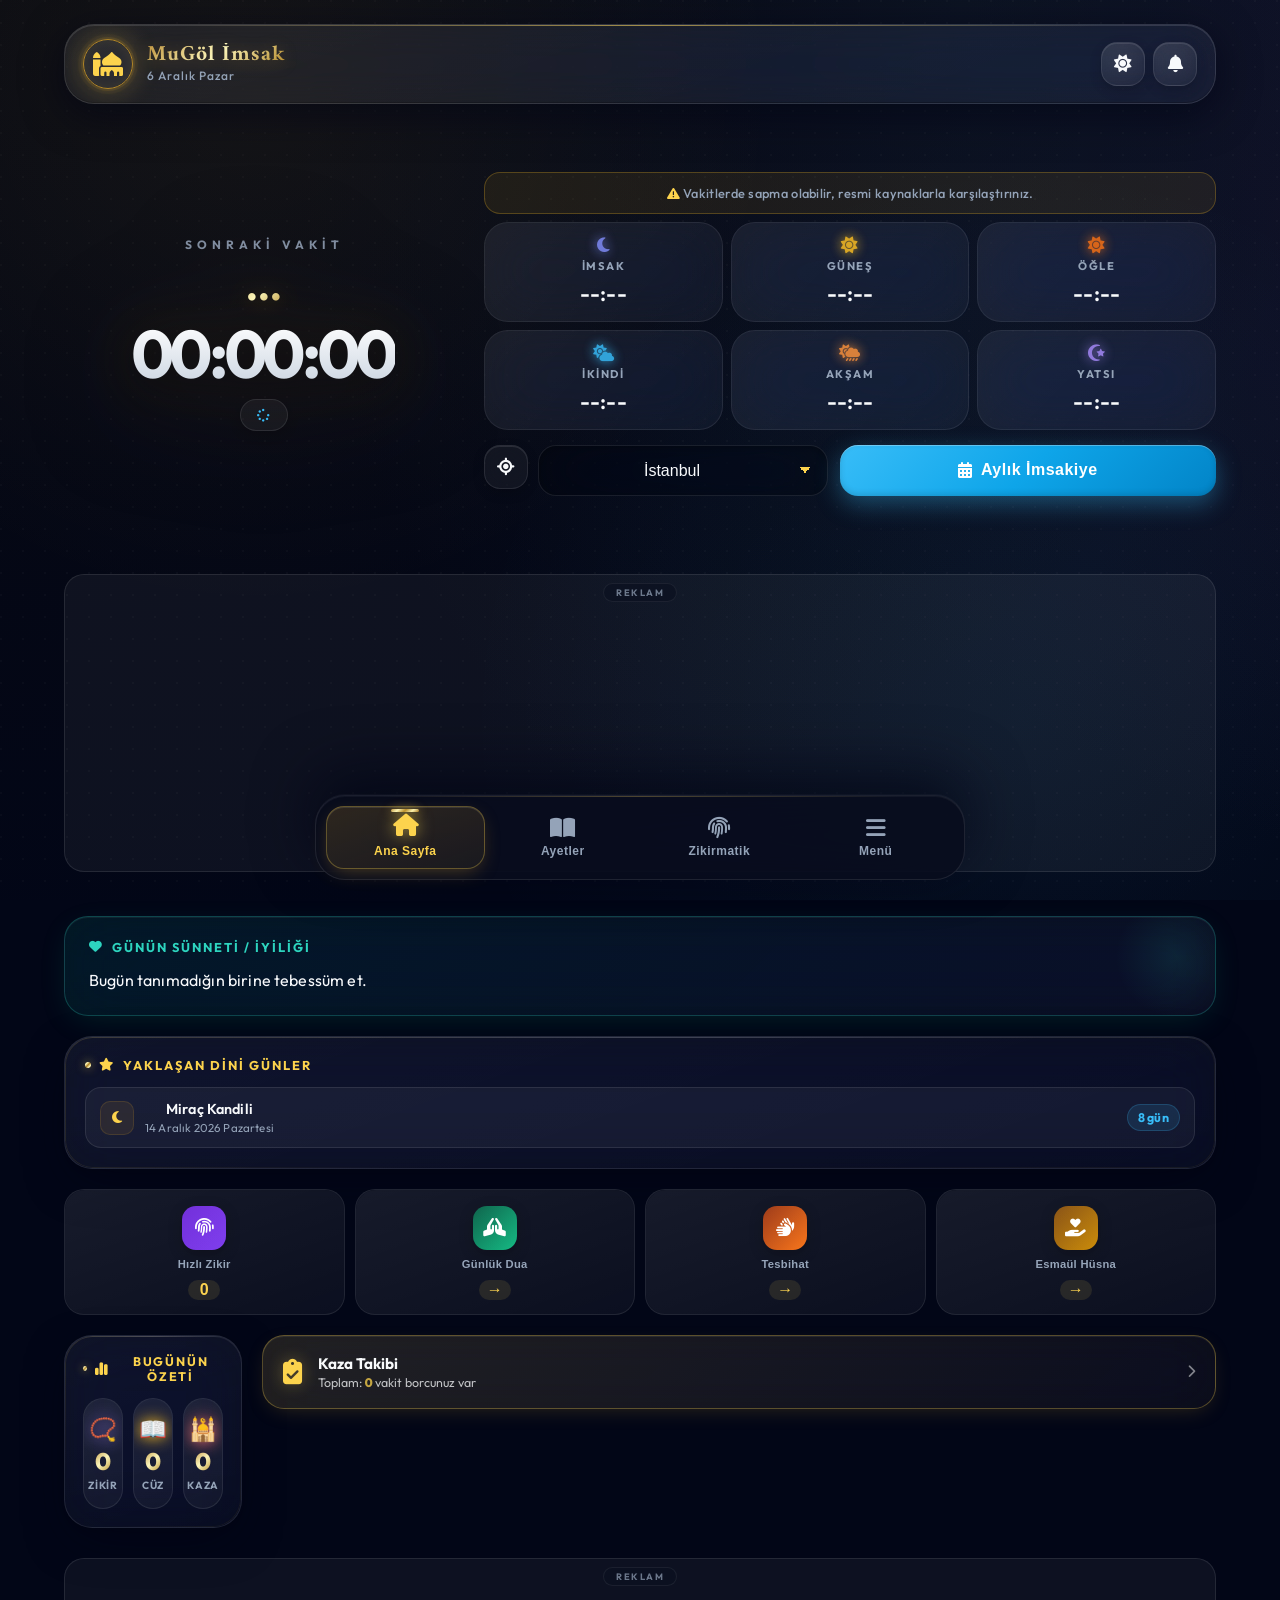
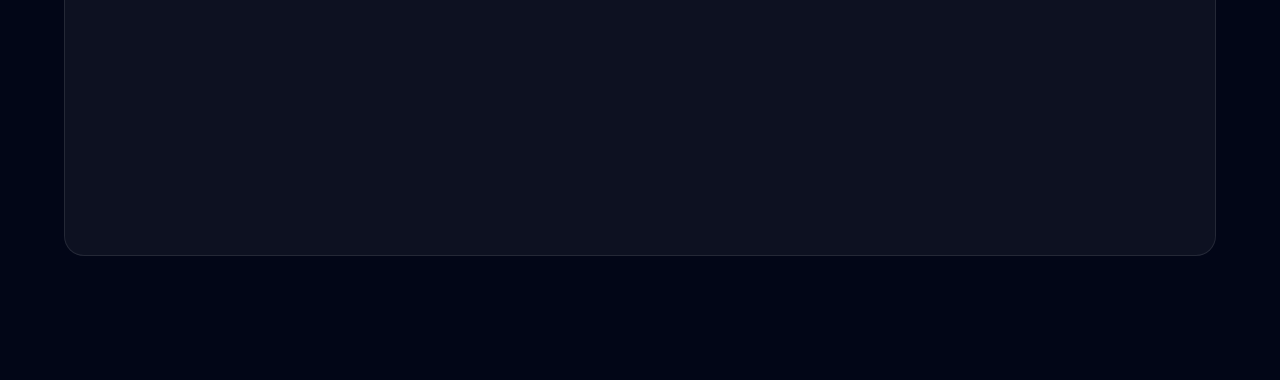
==== commit 9d068b29: "Add files via upload" ====
--- a/index.html
+++ b/index.html
@@ -25,6 +25,10 @@
     <!-- Cuma Sözleri Veri Dosyası -->
     <script src="cumasoz.js"></script>
 
+    <!-- Din Soruları Veri Dosyası -->
+    <script>window.tumSorular = [];</script>
+    <script src="din.js"></script>
+
     <!-- Harici CSS Dosyası -->
     <link rel="stylesheet" href="style.css">
     <style>
@@ -35,6 +39,8 @@
             border-color: #b38728 !important;
             box-shadow: 0 0 14px rgba(252, 211, 77, 0.45) !important;
         }
+
+
     </style>
 
     <!-- Google AdSense -->
@@ -43,8 +49,26 @@
 <body>
 
     <audio id="silentAudio" loop><source src="[data-uri]" type="audio/mpeg"></audio>
-    <audio id="adhanAudio" src="https://www.islamcan.com/audio/adhan/azan2.mp3" preload="auto"></audio>
-    <audio id="kerahatAudio" src="https://actions.google.com/sounds/v1/alarms/beep_short.ogg" preload="auto"></audio>
+    <audio id="adhanAudio" preload="auto">
+        <source src="https://www.islamcan.com/audio/adhan/azan2.mp3" type="audio/mpeg">
+        <source src="https://cdn.islamic.network/quran/audio/128/ar.alafasy/1.mp3" type="audio/mpeg">
+    </audio>
+    <audio id="kerahatAudio" preload="auto">
+        <source src="https://actions.google.com/sounds/v1/alarms/beep_short.ogg" type="audio/ogg">
+        <source src="https://www.soundjay.com/misc/sounds/bell-ringing-05.mp3" type="audio/mpeg">
+    </audio>
+    <!-- Radyo player kaldırıldı -->
+
+    <!-- CUMA KARTI RESİM LİGHTBOX MODALI -->
+    <div id="cumaLightbox" style="display:none; position:fixed; inset:0; z-index:9999; background:rgba(0,0,0,0.92); align-items:center; justify-content:center; flex-direction:column; padding:16px;" onclick="closeCumaLightbox(event)">
+        <div style="position:relative; max-width:420px; width:100%; display:flex; flex-direction:column; align-items:center; gap:14px;">
+            <button onclick="closeCumaLightbox()" style="position:absolute; top:-44px; right:0; background:none; border:none; color:#fff; font-size:1.6rem; cursor:pointer; z-index:1; padding:6px;"><i class="fas fa-times"></i></button>
+            <img id="cumaLightboxImg" src="" alt="Cuma Kartı" style="width:100%; border-radius:16px; box-shadow:0 8px 40px rgba(0,0,0,0.7); display:block; max-height:75vh; object-fit:contain;">
+            <a id="cumaLightboxDl" href="" download="" style="display:flex; align-items:center; justify-content:center; gap:8px; width:100%; max-width:420px; padding:13px; background:linear-gradient(135deg,#b38728,#fcd34d); color:#020617; font-weight:700; font-size:0.95rem; text-decoration:none; border-radius:12px; box-shadow:0 4px 16px rgba(179,135,40,0.35); transition:opacity 0.2s;" onmouseenter="this.style.opacity='0.85'" onmouseleave="this.style.opacity='1'">
+                <i class="fas fa-download"></i> Resmi İndir
+            </a>
+        </div>
+    </div>
 
     <!-- KART ÖNİZLEME VE RENK SEÇİM MODALI -->
     <div id="previewModal" class="modal">
@@ -100,7 +124,22 @@
 
     <!-- Resim İndirme Şablonu (Cuma Kartı) -->
     <div id="export-cuma-card" class="export-template">
-        <div class="ex-cuma-bg" id="exportCumaBg" style="background: linear-gradient(135deg, #022c22, #064e3b);"></div>
+        <div class="ex-cuma-bg" id="exportCumaBg" style="background: linear-gradient(160deg, #011a12 0%, #022c22 45%, #064e3b 100%);"></div>
+
+        <!-- Geometrik İslami Desen Katmanı -->
+        <div class="ex-cuma-pattern"></div>
+
+        <!-- Köşe Süsleme Katmanı -->
+        <div class="ex-cuma-ornaments">
+            <div class="ex-cuma-corner ex-cuma-corner--tl"></div>
+            <div class="ex-cuma-corner ex-cuma-corner--tr"></div>
+            <div class="ex-cuma-corner ex-cuma-corner--bl"></div>
+            <div class="ex-cuma-corner ex-cuma-corner--br"></div>
+        </div>
+
+        <!-- Işık Hüzmesi -->
+        <div class="ex-cuma-rays"></div>
+
         <div class="ex-cuma-glass">
             <img src="icon-192.png" alt="Logo" class="ex-logo" crossorigin="anonymous" onerror="this.style.display='none'">
             
@@ -162,12 +201,12 @@
                             <i class="fas fa-triangle-exclamation" style="color: var(--gold-text);"></i> Vakitlerde sapma olabilir, resmi kaynaklarla karşılaştırınız.
                         </div>
                         <div class="grid">
-                            <div class="v-box" id="box-Imsak"><div class="v-name">İmsak</div><div class="v-time" id="t-Imsak">--:--</div></div>
-                            <div class="v-box" id="box-Sunrise"><div class="v-name">Güneş</div><div class="v-time" id="t-Sunrise">--:--</div></div>
-                            <div class="v-box" id="box-Dhuhr"><div class="v-name">Öğle</div><div class="v-time" id="t-Dhuhr">--:--</div></div>
-                            <div class="v-box" id="box-Asr"><div class="v-name">İkindi</div><div class="v-time" id="t-Asr">--:--</div></div>
-                            <div class="v-box" id="box-Maghrib"><div class="v-name">Akşam</div><div class="v-time" id="t-Maghrib">--:--</div></div>
-                            <div class="v-box" id="box-Isha"><div class="v-name">Yatsı</div><div class="v-time" id="t-Isha">--:--</div></div>
+                            <div class="v-box" id="box-Imsak"><i class="fas fa-moon v-icon" style="color:#818cf8"></i><div class="v-name">İmsak</div><div class="v-time" id="t-Imsak">--:--</div></div>
+                            <div class="v-box" id="box-Sunrise"><i class="fas fa-sun v-icon" style="color:#fbbf24"></i><div class="v-name">Güneş</div><div class="v-time" id="t-Sunrise">--:--</div></div>
+                            <div class="v-box" id="box-Dhuhr"><i class="fas fa-sun v-icon" style="color:#f97316"></i><div class="v-name">Öğle</div><div class="v-time" id="t-Dhuhr">--:--</div></div>
+                            <div class="v-box" id="box-Asr"><i class="fas fa-cloud-sun v-icon" style="color:#38bdf8"></i><div class="v-name">İkindi</div><div class="v-time" id="t-Asr">--:--</div></div>
+                            <div class="v-box" id="box-Maghrib"><i class="fas fa-cloud-sun-rain v-icon" style="color:#fb923c"></i><div class="v-name">Akşam</div><div class="v-time" id="t-Maghrib">--:--</div></div>
+                            <div class="v-box" id="box-Isha"><i class="fas fa-star-and-crescent v-icon" style="color:#a78bfa"></i><div class="v-name">Yatsı</div><div class="v-time" id="t-Isha">--:--</div></div>
                         </div>
                         <div class="controls-wrapper">
                             <div class="location-group">
@@ -195,25 +234,68 @@
                     <div class="sunnah-text" id="dailySunnah">Yükleniyor...</div>
                 </div>
 
-                <div class="info-card slider-wrapper">
-                    <div class="section-title"><i class="fas fa-star"></i> Dini Günler (2026)</div>
-                    <div class="slider" id="daysSlider"></div>
+                <div class="info-card" style="min-height:auto; padding:20px;">
+                    <div class="section-title" style="margin-bottom:14px;"><i class="fas fa-star"></i> Yaklaşan Dini Günler</div>
+                    <div id="daysSlider" class="dini-gun-listesi"></div>
+                </div>
+
+                <!-- ── Hızlı İbadet Araçları ── -->
+                <div class="quick-ibad-grid">
+                    <button class="quick-ibad-btn" onclick="quickZikir()">
+                        <div class="qi-icon" style="background:linear-gradient(135deg,#6d28d9,#7c3aed)"><i class="fas fa-fingerprint"></i></div>
+                        <span class="qi-label">Hızlı Zikir</span>
+                        <span class="qi-count" id="quickZikirCount">0</span>
+                    </button>
+                    <button class="quick-ibad-btn" onclick="switchTab('tab-dualar')">
+                        <div class="qi-icon" style="background:linear-gradient(135deg,#065f46,#10b981)"><i class="fas fa-hands-praying"></i></div>
+                        <span class="qi-label">Günlük Dua</span>
+                        <span class="qi-count">→</span>
+                    </button>
+                    <button class="quick-ibad-btn" onclick="switchTab('tab-tesbihat')">
+                        <div class="qi-icon" style="background:linear-gradient(135deg,#9a3412,#f97316)"><i class="fas fa-hands"></i></div>
+                        <span class="qi-label">Tesbihat</span>
+                        <span class="qi-count">→</span>
+                    </button>
+                    <button class="quick-ibad-btn" onclick="switchTab('tab-esma')">
+                        <div class="qi-icon" style="background:linear-gradient(135deg,#854d0e,#ca8a04)"><i class="fas fa-hand-holding-heart"></i></div>
+                        <span class="qi-label">Esmaül Hüsna</span>
+                        <span class="qi-count">→</span>
+                    </button>
                 </div>
 
                 <div class="tools-layout">
-                    <div class="acc">
-                        <button class="acc-head active" onclick="toggleAcc(this)">
-                            <span><i class="fas fa-clipboard-check" style="margin-right:10px; color:#fcd34d"></i> Kaza Takibi</span>
-                            <i class="fas fa-chevron-down" style="transform: rotate(180deg)"></i>
-                        </button>
-                        <div class="acc-body open">
-                            <div style="text-align:center; padding: 10px; background: rgba(251, 191, 36, 0.1); border: 1px solid rgba(251, 191, 36, 0.3); border-radius: 12px; margin-bottom: 15px; color: var(--gold-text); font-weight: 600;">
-                                Toplam Kaza Borcu: <span id="totalKazaCount" style="font-size:1.2rem; margin-left:5px;">0</span> Vakit
+                    <!-- Bugünün Özet Kartı -->
+                    <div class="info-card" style="min-height:auto; padding:18px;">
+                        <div class="card-header-enhanced">
+                            <div class="card-header-title"><i class="fas fa-chart-simple" style="font-size:0.9rem;"></i> Bugünün Özeti</div>
+                        </div>
+                        <div class="today-summary-card">
+                            <div class="ts-item" onclick="switchTab('tab-zikir')">
+                                <span class="ts-icon" style="color:#a78bfa;">📿</span>
+                                <span class="ts-val" id="todayZikirTotal">0</span>
+                                <span class="ts-label">Zikir</span>
                             </div>
-                            <div class="tool-grid" id="kazaGrid"></div>
-                            <button class="btn-full" style="margin-top:15px; width:100%; background:rgba(239,68,68,0.15); color:#ef4444; box-shadow:none; border:1px solid rgba(239,68,68,0.3)" onclick="resetAllKaza()">Tümünü Sıfırla</button>
+                            <div class="ts-item" onclick="switchTab('tab-cuz')">
+                                <span class="ts-icon" style="color:#fbbf24;">📖</span>
+                                <span class="ts-val" id="todayCuzRead">0</span>
+                                <span class="ts-label">Cüz</span>
+                            </div>
+                            <div class="ts-item" onclick="switchTab('tab-kaza')">
+                                <span class="ts-icon" style="color:#f87171;">🕌</span>
+                                <span class="ts-val" id="todayKazaTotal">0</span>
+                                <span class="ts-label">Kaza</span>
+                            </div>
                         </div>
                     </div>
+
+                    <button class="kaza-shortcut-btn" onclick="switchTab('tab-kaza')">
+                        <i class="fas fa-clipboard-check"></i>
+                        <div>
+                            <div style="font-weight:700; font-size:0.95rem;">Kaza Takibi</div>
+                            <div style="font-size:0.78rem; opacity:0.75; margin-top:2px;">Toplam: <span id="totalKazaCount">0</span> vakit borcunuz var</div>
+                        </div>
+                        <i class="fas fa-chevron-right" style="margin-left:auto; opacity:0.5;"></i>
+                    </button>
                 </div>
 
                 <!-- ── ADSENSE REKLAM 2 — Ana Sayfa Alt ── -->
@@ -231,10 +313,10 @@
             <!-- ================= SEKME 2: AYETLER & SÖZLER ================= -->
             <div id="tab-verses" class="tab-section">
                 <div class="info-layout">
-                    <h2 style="text-align: center; font-family: 'Amiri', serif; color: var(--gold-text); margin-top: 10px;">Sözler & Ayetler</h2>
+                    <h2 class="page-title"><i class="fas fa-book-open"></i> Sözler & Ayetler</h2>
 
                     <!-- Arama kutusu -->
-                    <div style="width:100%;">
+                    <div class="search-wrap">
                         <input type="text" id="quoteSearch" class="z-inp" placeholder="Söz veya kaynak ara..." onkeyup="filterQuotes()" style="width:100%;">
                     </div>
 
@@ -258,34 +340,56 @@
             <!-- ================= SEKME: CUMA MESAJLARI ================= -->
             <div id="tab-cuma" class="tab-section">
                 <div class="info-layout">
-                    <h2 style="text-align: center; font-family: 'Amiri', serif; color: var(--gold-text); margin-top: 10px;">Cuma Mesajları</h2>
-
-                    <!-- Arama kutusu -->
-                    <div style="width:100%;">
-                        <input type="text" id="cumaSearch" class="z-inp" placeholder="Mesaj veya kaynak ara..." onkeyup="filterCuma()" style="width:100%;">
+                    <h2 class="page-title"><i class="fas fa-moon"></i> Cuma Mesajları</h2>
+
+                    <!-- Cuma Kartları Bölümü -->
+                    <div id="cumaKartlarSection" style="width:100%;">
+                        <div style="display:flex; align-items:center; gap:10px; margin-bottom:12px;">
+                            <i class="fas fa-images" style="color:var(--gold-text); font-size:1.1rem;"></i>
+                            <span style="font-weight:700; color:var(--text-main); font-size:1rem;">Cuma Kartları</span>
+                        </div>
+                        <div id="cumaKartlarGrid" style="display:grid; grid-template-columns:repeat(2,1fr); gap:12px; width:100%;"></div>
+                        <div id="cumaKartlarEmpty" style="display:none; text-align:center; color:var(--text-muted); font-size:0.85rem; padding:18px 0;">
+                            <i class="fas fa-folder-open" style="font-size:2rem; margin-bottom:8px; display:block; opacity:0.4;"></i>
+                            <span>cuma-kartlar klasöründe resim bulunamadı.</span>
+                        </div>
+                        <hr style="border:none; border-top:1px solid var(--glass-border); margin:18px 0 12px;">
                     </div>
 
-                    <!-- Tüm cuma mesajları listesi -->
-                    <div id="allCumaList" style="display:flex; flex-direction:column; gap:14px; width:100%;"></div>
-
+
+
+                </div>
+            </div>
+
+            <!-- ================= SEKME: FAVORİ SÖZLER ================= -->
+            <div id="tab-favorites" class="tab-section">
+                <div class="info-layout">
+                    <h2 class="page-title"><i class="fas fa-heart"></i> Favori Sözler</h2>
+                    <div id="favoritesEmpty" style="display:none; text-align:center; padding:40px 20px;">
+                        <div style="font-size:3rem; margin-bottom:12px; opacity:0.3;">💛</div>
+                        <div style="color:var(--text-muted); font-size:0.95rem; font-weight:500;">Henüz favori eklemediniz.</div>
+                        <div style="color:var(--text-muted); font-size:0.82rem; margin-top:6px; opacity:0.7;">Sözler sayfasında ❤ butonuna dokunun.</div>
+                    </div>
+                    <div id="favoritesList" style="display:flex; flex-direction:column; gap:14px; width:100%;"></div>
                 </div>
             </div>
 
             <!-- ================= SEKME 3: ZİKİRMATİK ================= -->
             <div id="tab-zikir" class="tab-section">
                 <div class="info-layout">
-                    <h2 style="text-align: center; font-family: 'Amiri', serif; color: var(--gold-text); margin-top: 10px;">Zikirmatik</h2>
+                    <h2 class="page-title"><i class="fas fa-fingerprint"></i> Zikirmatik</h2>
                     <div class="info-card" style="min-height: auto; padding: 25px; justify-content: flex-start;">
-                        <div style="display:flex; gap:10px; margin-bottom:15px; width: 100%;">
-                            <input type="text" id="newZikirName" class="z-inp" style="margin:0" placeholder="Yeni zikir adı girin...">
-                            <button class="zb-add" onclick="addNewZikir()">Ekle</button>
-                        </div>
-                        <div class="slider" style="margin-bottom: 20px; width: 100%;">
-                            <button class="timer-badge" onclick="addTemplateZikir('Sübhanallah', 33)">+ Sübhanallah</button>
-                            <button class="timer-badge" onclick="addTemplateZikir('Elhamdülillah', 33)">+ Elhamdülillah</button>
-                            <button class="timer-badge" onclick="addTemplateZikir('Allahu Ekber', 33)">+ Allahu Ekber</button>
-                            <button class="timer-badge" onclick="addTemplateZikir('Estağfirullah', 99)">+ Estağfirullah</button>
-                            <button class="timer-badge" onclick="addTemplateZikir('Kelime-i Tevhid', 99)">+ Kelime-i Tevhid</button>
+                        <div class="zikir-add-row">
+                            <input type="text" id="newZikirName" class="z-inp" placeholder="Zikir adı...">
+                            <input type="number" id="newZikirTarget" class="z-inp zikir-target-inp" placeholder="Hedef" min="1" value="33">
+                            <button class="zb-add" onclick="addNewZikir()"><i class="fas fa-plus"></i> Ekle</button>
+                        </div>
+                        <div class="zikir-chips">
+                            <button class="zikir-chip" onclick="addTemplateZikir('Sübhanallah', 33)"><span class="chip-count">33</span> Sübhanallah</button>
+                            <button class="zikir-chip" onclick="addTemplateZikir('Elhamdülillah', 33)"><span class="chip-count">33</span> Elhamdülillah</button>
+                            <button class="zikir-chip" onclick="addTemplateZikir('Allahu Ekber', 33)"><span class="chip-count">33</span> Allahu Ekber</button>
+                            <button class="zikir-chip" onclick="addTemplateZikir('Estağfirullah', 99)"><span class="chip-count">99</span> Estağfirullah</button>
+                            <button class="zikir-chip" onclick="addTemplateZikir('Kelime-i Tevhid', 99)"><span class="chip-count">99</span> Kelime-i Tevhid</button>
                         </div>
                         <div id="zikirList" style="display: flex; flex-direction: column; width: 100%;"></div>
                     </div>
@@ -306,7 +410,7 @@
             <!-- ================= SEKME 4: HATİM TAKİBİ ================= -->
             <div id="tab-cuz" class="tab-section">
                 <div class="info-layout">
-                    <h2 style="text-align: center; font-family: 'Amiri', serif; color: var(--gold-text); margin-top: 10px;">Cüz & Hatim Takibi</h2>
+                    <h2 class="page-title"><i class="fas fa-book-open-reader"></i> Hatim Takibi</h2>
                     <div class="info-card" style="min-height: auto; padding: 25px;">
                         <div style="display:flex; justify-content:space-between; align-items:center; width:100%;">
                             <div style="font-weight:600; font-size:1.1rem; color:var(--text-main);">Kur'an-ı Kerim Hatmi</div>
@@ -317,41 +421,85 @@
                         <button class="btn-full" style="margin-top:20px; width:100%; background:rgba(239,68,68,0.15); color:#ef4444; box-shadow:none; border:1px solid rgba(239,68,68,0.3)" onclick="resetCuz()">Hatmi Sıfırla</button>
                     </div>
                 </div>
+
+                <!-- ── ADSENSE REKLAM — Hatim Takibi ── -->
+                <div class="mg-ad-box" aria-label="Reklam" role="complementary">
+                    <span class="mg-ad-label">Reklam</span>
+                    <ins class="adsbygoogle"
+                         style="display:block;width:300px;height:250px;"
+                         data-ad-client="ca-pub-1880946354382681"
+                         data-ad-slot="1689789138"
+                         data-ad-format="rectangle"></ins>
+                </div>
+
             </div>
 
             <!-- ================= SEKME 5: SURELER ================= -->
             <div id="tab-sureler" class="tab-section">
                 <div class="info-layout">
-                    <h2 style="text-align: center; font-family: 'Amiri', serif; color: var(--gold-text); margin-top: 10px;">Namaz Sureleri</h2>
-                    <div style="width:100%; margin-bottom:10px;">
+                    <h2 class="page-title"><i class="fas fa-book-quran"></i> Namaz Sureleri</h2>
+                    <div class="search-wrap" style="width:100%; margin-bottom:10px;">
                         <input type="text" id="sureSearch" class="z-inp" placeholder="Sure ara (Örn: İhlas, Felak)..." onkeyup="filterSureler()">
                     </div>
                     <div id="surelerContainer" style="display:flex; flex-direction:column;">
                         <div style="text-align:center; color:var(--text-muted);"><i class="fas fa-spinner fa-spin"></i> Namaz Sureleri yükleniyor...</div>
                     </div>
                 </div>
+
+                <!-- ── ADSENSE REKLAM — Namaz Sureleri ── -->
+                <div class="mg-ad-box" aria-label="Reklam" role="complementary">
+                    <span class="mg-ad-label">Reklam</span>
+                    <ins class="adsbygoogle"
+                         style="display:block;width:300px;height:250px;"
+                         data-ad-client="ca-pub-1880946354382681"
+                         data-ad-slot="1689789138"
+                         data-ad-format="rectangle"></ins>
+                </div>
+
             </div>
 
             <!-- ================= SEKME 6: DUALAR ================= -->
             <div id="tab-dualar" class="tab-section">
                 <div class="info-layout">
-                    <h2 style="text-align: center; font-family: 'Amiri', serif; color: var(--gold-text); margin-top: 10px;">Günlük Dualar</h2>
+                    <h2 class="page-title"><i class="fas fa-hands-praying"></i> Günlük Dualar</h2>
                     <div id="dualarContainer" style="display:flex; flex-direction:column;"></div>
                 </div>
+
+                <!-- ── ADSENSE REKLAM — Günlük Dualar ── -->
+                <div class="mg-ad-box" aria-label="Reklam" role="complementary">
+                    <span class="mg-ad-label">Reklam</span>
+                    <ins class="adsbygoogle"
+                         style="display:block;width:300px;height:250px;"
+                         data-ad-client="ca-pub-1880946354382681"
+                         data-ad-slot="1689789138"
+                         data-ad-format="rectangle"></ins>
+                </div>
+
             </div>
 
             <!-- ================= SEKME 10: NAMAZ TESBİHATI ================= -->
             <div id="tab-tesbihat" class="tab-section">
                 <div class="info-layout">
-                    <h2 style="text-align: center; font-family: 'Amiri', serif; color: var(--gold-text); margin-top: 10px;">Namaz Tesbihatı</h2>
+                    <h2 class="page-title"><i class="fas fa-hands"></i> Namaz Tesbihatı</h2>
                     <div id="tesbihatContainer" style="display:flex; flex-direction:column;"></div>
                 </div>
+
+                <!-- ── ADSENSE REKLAM — Namaz Tesbihatı ── -->
+                <div class="mg-ad-box" aria-label="Reklam" role="complementary">
+                    <span class="mg-ad-label">Reklam</span>
+                    <ins class="adsbygoogle"
+                         style="display:block;width:300px;height:250px;"
+                         data-ad-client="ca-pub-1880946354382681"
+                         data-ad-slot="1689789138"
+                         data-ad-format="rectangle"></ins>
+                </div>
+
             </div>
 
             <!-- ================= SEKME 11: ZEKAT HESAPLAMA ================= -->
             <div id="tab-zekat" class="tab-section">
                 <div class="info-layout">
-                    <h2 style="text-align: center; font-family: 'Amiri', serif; color: var(--gold-text); margin-top: 10px;">Zekât Hesaplama</h2>
+                    <h2 class="page-title"><i class="fas fa-coins"></i> Zekât Hesaplama</h2>
                     <div class="info-card" style="min-height: auto; padding: 25px; text-align: left;">
                         <div style="font-size:0.85rem; color:var(--text-muted); margin-bottom: 20px; text-align:center;">Nisap miktarı (80.18 gr altın) ve üzerinden 1 kamerî yıl geçen mal varlığınız üzerinden hesaplama yapar (Oran: %2.5 veya 1/40).</div>
                         
@@ -381,27 +529,111 @@
                         </div>
                     </div>
                 </div>
+
+                <!-- ── ADSENSE REKLAM — Zekât Hesaplama ── -->
+                <div class="mg-ad-box" aria-label="Reklam" role="complementary">
+                    <span class="mg-ad-label">Reklam</span>
+                    <ins class="adsbygoogle"
+                         style="display:block;width:300px;height:250px;"
+                         data-ad-client="ca-pub-1880946354382681"
+                         data-ad-slot="1689789138"
+                         data-ad-format="rectangle"></ins>
+                </div>
+
             </div>
 
             <!-- ================= SEKME 7: PEYGAMBERLER ================= -->
             <div id="tab-peygamberler" class="tab-section">
                 <div class="info-layout">
-                    <h2 style="text-align: center; font-family: 'Amiri', serif; color: var(--gold-text); margin-top: 10px;">Peygamberler Tarihi</h2>
+                    <h2 class="page-title"><i class="fas fa-users-viewfinder"></i> Peygamberler</h2>
                     <div id="peygamberlerContainer" style="display:flex; flex-direction:column;">
                         <div style="text-align:center; color:var(--text-muted);"><i class="fas fa-spinner fa-spin"></i> Yükleniyor...</div>
                     </div>
                 </div>
+
+                <!-- ── ADSENSE REKLAM — Peygamberler ── -->
+                <div class="mg-ad-box" aria-label="Reklam" role="complementary">
+                    <span class="mg-ad-label">Reklam</span>
+                    <ins class="adsbygoogle"
+                         style="display:block;width:300px;height:250px;"
+                         data-ad-client="ca-pub-1880946354382681"
+                         data-ad-slot="1689789138"
+                         data-ad-format="rectangle"></ins>
+                </div>
+
             </div>
 
             <!-- ================= SEKME 8: ESMAÜL HÜSNA ================= -->
             <div id="tab-esma" class="tab-section">
                 <div class="info-layout">
-                    <h2 style="text-align: center; font-family: 'Amiri', serif; color: var(--gold-text); margin-top: 10px;">Esmaül Hüsna</h2>
+                    <h2 class="page-title"><i class="fas fa-hand-holding-heart"></i> Esmaül Hüsna</h2>
                     <div class="info-card big-card">
                         <div class="esma-ar" id="esmaAr">...</div>
                         <div class="esma-tr" id="esmaTr">...</div>
                         <div class="esma-desc" id="esmaDesc">...</div>
-                        <button class="refresh-btn" onclick="shuffleEsma()"><i class="fas fa-random"></i> Başka Getir</button>
+                        <div id="esmaCounter" style="font-size:0.75rem; color:var(--text-muted); margin-top:8px; letter-spacing:1px;"></div>
+                        <div style="display:flex; gap:10px; margin-top:18px; flex-wrap:wrap; justify-content:center;">
+                            <button class="refresh-btn" onclick="prevEsma()" style="padding:10px 16px;"><i class="fas fa-chevron-left"></i></button>
+                            <button class="refresh-btn" onclick="shuffleEsma()"><i class="fas fa-random"></i> Rastgele</button>
+                            <button class="refresh-btn" id="esmaFavBtn" onclick="toggleEsmaFav()" style="padding:10px 16px;"><i class="fas fa-heart"></i></button>
+                            <button class="refresh-btn" onclick="nextEsma()" style="padding:10px 16px;"><i class="fas fa-chevron-right"></i></button>
+                        </div>
+                    </div>
+                    <!-- Favori Esmalar -->
+                    <div id="esmaFavList" style="display:none; width:100%;"></div>
+                </div>
+
+                <!-- ── ADSENSE REKLAM — Esmaül Hüsna ── -->
+                <div class="mg-ad-box" aria-label="Reklam" role="complementary">
+                    <span class="mg-ad-label">Reklam</span>
+                    <ins class="adsbygoogle"
+                         style="display:block;width:300px;height:250px;"
+                         data-ad-client="ca-pub-1880946354382681"
+                         data-ad-slot="1689789138"
+                         data-ad-format="rectangle"></ins>
+                </div>
+
+            </div>
+
+            <!-- ================= SEKME: KAZA TAKİBİ ================= -->
+            <div id="tab-kaza" class="tab-section">
+                <div class="info-layout">
+                    <h2 class="page-title"><i class="fas fa-clipboard-check" style="font-size:1.3rem;"></i> Kaza Takibi</h2>
+
+                    <div class="kaza-summary-card">
+                        <div class="kaza-summary-inner">
+                            <div class="kaza-summary-icon"><i class="fas fa-mosque"></i></div>
+                            <div style="flex:1;">
+                                <div class="kaza-summary-label">Toplam Kaza Borcunuz</div>
+                                <div class="kaza-summary-count"><span id="totalKazaCountPage">0</span> <span style="font-size:1.1rem; font-weight:500; opacity:0.75;">vakit</span></div>
+                            </div>
+                            <div id="kazaMilestone" style="display:none; text-align:center; padding:8px 12px; background:rgba(16,185,129,0.12); border:1px solid rgba(16,185,129,0.3); border-radius:14px;">
+                                <div style="font-size:1.2rem;">🎯</div>
+                                <div style="font-size:0.7rem; color:#34d399; font-weight:700; margin-top:2px;" id="kazaMilestoneText"></div>
+                            </div>
+                        </div>
+                        <!-- Kaza ilerleme çubuğu -->
+                        <div id="kazaProgressWrap" style="display:none; margin-top:14px;">
+                            <div style="display:flex; justify-content:space-between; font-size:0.72rem; color:var(--text-muted); margin-bottom:5px;">
+                                <span id="kazaProgressLabel">İlerleme</span>
+                                <span id="kazaProgressPct">0%</span>
+                            </div>
+                            <div style="height:8px; background:rgba(255,255,255,0.06); border-radius:8px; overflow:hidden;">
+                                <div id="kazaProgressBar" style="height:100%; border-radius:8px; background:linear-gradient(90deg,#b38728,#fcd34d); transition:width 0.6s cubic-bezier(0.34,1.56,0.64,1); width:0%;"></div>
+                            </div>
+                        </div>
+                    </div>
+
+                    <div class="info-card" style="min-height:auto; padding:20px;">
+                        <div class="tool-grid" id="kazaGrid"></div>
+                        <button class="btn-full" style="margin-top:18px; width:100%; background:rgba(239,68,68,0.12); color:#ef4444; box-shadow:none; border:1px solid rgba(239,68,68,0.3);" onclick="resetAllKaza()">
+                            <i class="fas fa-rotate-left"></i> Tümünü Sıfırla
+                        </button>
+                    </div>
+
+                    <div class="info-card" style="min-height:auto; padding:18px; font-size:0.85rem; color:var(--text-muted); line-height:1.6; border-color:rgba(251,191,36,0.15);">
+                        <i class="fas fa-circle-info" style="color:var(--gold-text); margin-right:6px;"></i>
+                        Kaza namazları, vaktinde kılınamayan farz namazların daha sonra kılınmasıdır. + butonu ile artırın, − ile azaltın.
                     </div>
                 </div>
             </div>
@@ -409,7 +641,7 @@
             <!-- ================= SEKME 9: AYARLAR ================= -->
             <div id="tab-settings" class="tab-section">
                 <div class="info-layout">
-                    <h2 style="text-align: center; font-family: 'Amiri', serif; color: var(--gold-text); margin-top: 10px;">Ayarlar & Araçlar</h2>
+                    <h2 class="page-title"><i class="fas fa-cog"></i> Ayarlar & Araçlar</h2>
                     <div class="settings-list">
                         <div class="setting-item" style="flex-direction: column; align-items: flex-start; gap: 10px; cursor: default;">
                             <div style="display:flex; align-items:center; gap: 15px; width: 100%;">
@@ -439,12 +671,262 @@
                         
                         <div class="setting-item" onclick="toggleFullScreen()"><i class="fas fa-expand main-icon" style="color: #10b981;"></i><div class="setting-info"><div class="setting-title">Tam Ekran Modu</div><div class="setting-desc">Uygulamayı tam ekran yap</div></div><i class="fas fa-chevron-right" style="color: var(--text-muted)"></i></div>
 
+                        <div class="setting-item" onclick="copyPrayerTimes()"><i class="fas fa-copy main-icon" style="color:#38bdf8;"></i><div class="setting-info"><div class="setting-title">Vakitleri Kopyala</div><div class="setting-desc">Bugünün vakitlerini panoya kopyala</div></div><i class="fas fa-chevron-right" style="color: var(--text-muted)"></i></div>
+
+                        <div class="setting-item" onclick="sharePrayerTimes()"><i class="fas fa-share-nodes main-icon" style="color:#a78bfa;"></i><div class="setting-info"><div class="setting-title">Vakitleri Paylaş</div><div class="setting-desc">Bugünün vakitlerini arkadaşlarınla paylaş</div></div><i class="fas fa-chevron-right" style="color: var(--text-muted)"></i></div>
+
                         <div class="setting-item" onclick="enablePersistentMode()"><i class="fas fa-bell main-icon"></i><div class="setting-info"><div class="setting-title">Kalıcı Bildirim Sayacı</div><div class="setting-desc">Kilit ekranında sayacı göster</div></div><i class="fas fa-chevron-right" style="color: var(--text-muted)"></i></div>
+
+                        <!-- SES AYARLARI -->
+                        <div class="acc">
+                            <button class="acc-head" onclick="toggleAcc(this)">
+                                <span><i class="fas fa-sliders" style="margin-right:10px; color:#fcd34d;"></i> Ses Ayarları</span>
+                                <i class="fas fa-chevron-down"></i>
+                            </button>
+                            <div class="acc-body">
+                                <div style="font-size:0.75rem; color:var(--text-muted); font-weight:700; text-transform:uppercase; letter-spacing:0.6px; margin-bottom:12px;">Ezan Okunacak Vakitler</div>
+                                <div id="soundSettingsGrid" style="display:flex; flex-direction:column; gap:8px; margin-bottom:20px;"></div>
+                                <div style="font-size:0.75rem; color:var(--text-muted); font-weight:700; text-transform:uppercase; letter-spacing:0.6px; margin-bottom:12px;">Kerahat Vakti Uyarısı</div>
+                                <div style="display:flex; justify-content:space-between; align-items:center; padding:11px 15px; background:var(--glass-surface); border:1px solid var(--glass-border); border-radius:14px; cursor:pointer; transition:0.2s;" onclick="toggleKerahatSound()" onmouseenter="this.style.background='var(--box-hover)'" onmouseleave="this.style.background='var(--glass-surface)'">
+                                    <div style="display:flex; align-items:center; gap:10px;">
+                                        <i class="fas fa-triangle-exclamation" style="color:#fcd34d; font-size:0.95rem; width:18px; text-align:center;"></i>
+                                        <span style="font-weight:600; color:var(--text-main); font-size:0.95rem;">Kerahat Başlangıç Sesi</span>
+                                    </div>
+                                    <span id="kerahatSoundStatus" style="color:var(--gold-text); font-weight:700; font-size:0.85rem;">Açık</span>
+                                </div>
+                            </div>
+                        </div>
+
                         <div class="setting-item" onclick="testAdhan()"><i class="fas fa-mosque main-icon"></i><div class="setting-info"><div class="setting-title">Ezan Sesi Testi</div><div class="setting-desc">Vakit alarmını dinleyin</div></div><i class="fas fa-play" style="color: var(--blue)"></i></div>
                         <div class="setting-item" onclick="testKerahat()"><i class="fas fa-triangle-exclamation main-icon" style="color: #fcd34d;"></i><div class="setting-info"><div class="setting-title">Kerahat Uyarı Testi</div><div class="setting-desc">Uyarı sesini dinleyin</div></div><i class="fas fa-play" style="color: #fcd34d"></i></div>
                         <div class="setting-item" onclick="stopAllAudio()" style="background: rgba(239, 68, 68, 0.05); border-color: rgba(239, 68, 68, 0.2);"><i class="fas fa-stop-circle main-icon" style="color: #ef4444;"></i><div class="setting-info"><div class="setting-title" style="color: #ef4444;">Çalan Sesi Durdur</div><div class="setting-desc">Çalan tüm sesleri kapat</div></div></div>
-                        <div class="setting-item" onclick="window.open('https://qiblafinder.withgoogle.com/', '_blank')"><i class="fas fa-compass main-icon" style="color: #10b981;"></i><div class="setting-info"><div class="setting-title">Kıble Bul (Google)</div><div class="setting-desc">Web üzerinden kıble yönü</div></div><i class="fas fa-external-link-alt" style="color: var(--text-muted)"></i></div>
+
+                        <div class="setting-item" onclick="resetAllData()" style="background: rgba(239, 68, 68, 0.04); border-color: rgba(239, 68, 68, 0.15);"><i class="fas fa-trash-can main-icon" style="color: #f87171;"></i><div class="setting-info"><div class="setting-title" style="color: #f87171;">Tüm Verileri Sıfırla</div><div class="setting-desc">Zikirler, kaza ve hatim verilerini sil</div></div><i class="fas fa-triangle-exclamation" style="color:#f87171; opacity:0.6"></i></div>
                     </div>
+                </div>
+
+                <!-- ── ADSENSE REKLAM — Ayarlar ── -->
+                <div class="mg-ad-box" aria-label="Reklam" role="complementary">
+                    <span class="mg-ad-label">Reklam</span>
+                    <ins class="adsbygoogle"
+                         style="display:block;width:300px;height:250px;"
+                         data-ad-client="ca-pub-1880946354382681"
+                         data-ad-slot="1689789138"
+                         data-ad-format="rectangle"></ins>
+                </div>
+
+            </div>
+
+            <!-- ================= SEKME: DİN BİLGİSİ TESTİ ================= -->
+            <div id="tab-test" class="tab-section">
+                <div class="info-layout">
+                    <h2 class="page-title"><i class="fas fa-brain"></i> Din Bilgisi Testi</h2>
+
+                    <!-- ── BAŞLANGIÇ EKRANI ── -->
+                    <div id="testStartScreen" class="test-start-card">
+                        <!-- Hero -->
+                        <div class="test-hero">
+                            <div class="test-hero-icon">🕌</div>
+                            <div class="test-hero-title">Din Bilgisi Sınavı</div>
+                            <div class="test-hero-desc">Dini bilgilerini test et! Her turda sorular karışık gelir ve aynı soru tekrar sorulmaz. Her doğru cevap <strong style="color:var(--gold-text)">10 puan</strong> kazandırır.</div>
+                        </div>
+
+                        <!-- Soru sayısı seçimi -->
+                        <div class="test-count-section">
+                            <div class="test-section-label"><i class="fas fa-list-ol"></i> Soru Sayısı</div>
+                            <div class="test-count-row">
+                                <button class="test-count-btn active" data-count="10" onclick="selectTestCount(this, 10)">10</button>
+                                <button class="test-count-btn" data-count="20" onclick="selectTestCount(this, 20)">20</button>
+                                <button class="test-count-btn" data-count="30" onclick="selectTestCount(this, 30)">30</button>
+                                <button class="test-count-btn" data-count="50" onclick="selectTestCount(this, 50)">50</button>
+                            </div>
+                        </div>
+
+                        <!-- İstatistikler -->
+                        <div class="test-stats-row">
+                            <div class="test-stat-box">
+                                <div class="test-stat-icon" style="color:var(--gold-text);">🏆</div>
+                                <div class="test-stat-val" id="testBestScore">—</div>
+                                <div class="test-stat-label">En Yüksek</div>
+                            </div>
+                            <div class="test-stat-box">
+                                <div class="test-stat-icon" style="color:#38bdf8;">🎮</div>
+                                <div class="test-stat-val" id="testTotalPlayed" style="color:#38bdf8;">0</div>
+                                <div class="test-stat-label">Toplam Oyun</div>
+                            </div>
+                            <div class="test-stat-box">
+                                <div class="test-stat-icon" style="color:#34d399;">📚</div>
+                                <div class="test-stat-val" id="testSeenCount" style="color:#34d399;">0</div>
+                                <div class="test-stat-label">Görülen Soru</div>
+                            </div>
+                        </div>
+
+                        <!-- Görülen soru sıfırla -->
+                        <div id="testResetSeenWrap" style="display:none; text-align:center; margin-bottom:4px;">
+                            <button class="test-reset-seen-btn" onclick="resetSeenQuestions()"><i class="fas fa-rotate-left"></i> Görülen Soruları Sıfırla</button>
+                        </div>
+
+                        <button class="test-start-btn" onclick="startTest()">
+                            <i class="fas fa-play"></i> Teste Başla
+                        </button>
+                    </div>
+
+                    <!-- ── SORU EKRANI ── -->
+                    <div id="testQuestionScreen" style="display:none; width:100%; display:none;">
+
+                        <!-- Üst bar: ilerleme + puan -->
+                        <div class="test-topbar">
+                            <div class="test-topbar-left">
+                                <button class="test-exit-btn" onclick="exitTest()" title="Testten Çık" aria-label="Testten Çık">
+                                    <i class="fas fa-times"></i>
+                                </button>
+                                <span class="test-qnum" id="testProgress">1 / 10</span>
+                                <div class="test-streak" id="testStreakDisplay" style="display:none;">
+                                    <i class="fas fa-fire" style="color:#fb923c;"></i>
+                                    <span id="testStreakVal">0</span>
+                                </div>
+                            </div>
+                            <span class="test-score-badge" id="testScore">0 Puan</span>
+                        </div>
+
+                        <!-- Progress bar -->
+                        <div class="test-prog-wrap">
+                            <div class="test-prog-fill" id="testProgressBar" style="width:10%;"></div>
+                        </div>
+
+                        <!-- Timer halka -->
+                        <div class="test-timer-wrap">
+                            <svg class="test-timer-ring" viewBox="0 0 44 44">
+                                <circle cx="22" cy="22" r="18" fill="none" stroke="rgba(255,255,255,0.07)" stroke-width="3.5"/>
+                                <circle id="testTimerRing" cx="22" cy="22" r="18" fill="none" stroke="#fcd34d" stroke-width="3.5"
+                                    stroke-dasharray="113.1" stroke-dashoffset="0"
+                                    stroke-linecap="round" transform="rotate(-90 22 22)" style="transition:stroke-dashoffset 1s linear, stroke 0.3s;"/>
+                            </svg>
+                            <span class="test-timer-num" id="testTimerVal">30</span>
+                        </div>
+
+                        <!-- Joker butonları -->
+                        <div class="test-jokers">
+                            <button class="joker-btn" id="jokerFifty" onclick="useJokerFifty()" title="50:50 — İki yanlış şıkkı eler">
+                                <span class="joker-icon">½</span>
+                                <span class="joker-label">50:50</span>
+                            </button>
+                            <button class="joker-btn" id="jokerSkip" onclick="useJokerSkip()" title="Bu soruyu atla (puan yok)">
+                                <i class="fas fa-forward joker-icon-fa"></i>
+                                <span class="joker-label">Pas</span>
+                            </button>
+                            <button class="joker-btn" id="jokerTime" onclick="useJokerTime()" title="+10 saniye ek süre">
+                                <i class="fas fa-plus joker-icon-fa"></i>
+                                <span class="joker-label">+10s</span>
+                            </button>
+                        </div>
+
+                        <!-- Soru kartı -->
+                        <div class="test-q-card">
+                            <div class="test-category-badge" id="testCategory">Din / İslamiyet</div>
+                            <div class="test-question-text" id="testQuestion">Soru yükleniyor...</div>
+                            <div id="testOptions" class="test-options-list"></div>
+                        </div>
+                    </div>
+
+                    <!-- ── SONUÇ EKRANI ── -->
+                    <div id="testResultScreen" style="display:none; width:100%;">
+                        <div class="test-result-card">
+                            <!-- Emoji + başlık -->
+                            <div class="test-result-hero">
+                                <div class="test-result-emoji" id="testResultEmoji">🎉</div>
+                                <div class="test-result-title" id="testResultTitle">Tebrikler!</div>
+                                <div class="test-result-desc" id="testResultDesc">Test tamamlandı.</div>
+                            </div>
+
+                            <!-- Puan çemberi -->
+                            <div class="test-result-circle">
+                                <svg viewBox="0 0 120 120" class="test-result-ring-svg">
+                                    <circle cx="60" cy="60" r="50" fill="none" stroke="rgba(255,255,255,0.06)" stroke-width="8"/>
+                                    <circle id="testResultRingArc" cx="60" cy="60" r="50" fill="none" stroke="#fcd34d" stroke-width="8"
+                                        stroke-dasharray="314.16" stroke-dashoffset="314.16"
+                                        stroke-linecap="round" transform="rotate(-90 60 60)" style="transition:stroke-dashoffset 1.2s cubic-bezier(0.34,1.2,0.64,1);"/>
+                                </svg>
+                                <div class="test-result-circle-inner">
+                                    <div class="test-result-big-score" id="testResultScore">0</div>
+                                    <div class="test-result-big-label">puan</div>
+                                </div>
+                            </div>
+
+                            <!-- Doğru / Yanlış / Süre -->
+                            <div class="test-result-stats">
+                                <div class="test-result-stat">
+                                    <i class="fas fa-check" style="color:#34d399;"></i>
+                                    <span class="trs-val" id="testResultCorrect" style="color:#34d399;">0</span>
+                                    <span class="trs-label">Doğru</span>
+                                </div>
+                                <div class="test-result-stat-div"></div>
+                                <div class="test-result-stat">
+                                    <i class="fas fa-times" style="color:#f87171;"></i>
+                                    <span class="trs-val" id="testResultWrong" style="color:#f87171;">0</span>
+                                    <span class="trs-label">Yanlış</span>
+                                </div>
+                                <div class="test-result-stat-div"></div>
+                                <div class="test-result-stat">
+                                    <i class="fas fa-fire" style="color:#fb923c;"></i>
+                                    <span class="trs-val" id="testResultStreak" style="color:#fb923c;">0</span>
+                                    <span class="trs-label">Max Seri</span>
+                                </div>
+                            </div>
+
+                            <!-- Yeni rekor badge -->
+                            <div id="testNewRecordBadge" style="display:none;" class="test-new-record">
+                                <i class="fas fa-star"></i> Yeni Rekor!
+                            </div>
+
+                            <!-- Yanlış cevaplar -->
+                            <div id="testWrongAnswersSection" style="display:none; width:100%; margin-bottom:8px;">
+                                <button class="test-wrong-toggle" onclick="toggleWrongAnswers()">
+                                    <i class="fas fa-eye"></i> Yanlış Cevapları Gör (<span id="testWrongCount">0</span>)
+                                    <i class="fas fa-chevron-down" id="testWrongChevron" style="margin-left:auto;"></i>
+                                </button>
+                                <div id="testWrongList" style="display:none; flex-direction:column; gap:8px; margin-top:10px;"></div>
+                            </div>
+
+                            <div class="test-result-btns">
+                                <button class="test-start-btn" onclick="startTest()"><i class="fas fa-redo"></i> Tekrar Oyna</button>
+                                <button class="test-secondary-btn" onclick="showTestStart()"><i class="fas fa-home"></i> Ana Menü</button>
+                            </div>
+                        </div>
+                    </div>
+
+                </div>
+            </div>
+
+            <!-- ================= SEKME: İSLAM ANSİKLOPEDİSİ ================= -->
+            <div id="tab-ansiklopedi" class="tab-section">
+                <div class="info-layout">
+                    <h2 class="page-title"><i class="fas fa-landmark"></i> İslam Ansiklopedisi</h2>
+                    <p style="color:var(--text-muted); font-size:.9rem; margin-bottom:4px;">TDV İslâm Ansiklopedisi'nde madde arayın ya da kategorilere göz atın.</p>
+
+                    <!-- Arama Kutusu -->
+                    <div class="ank-search-row">
+                        <div class="ank-search-wrap">
+                            <i class="fas fa-search ank-search-icon"></i>
+                            <input id="ansiklopediInput" type="text" class="ank-search-inp" placeholder="Madde ara: Namaz, Ebu Hanife, Mevlana..." onkeydown="if(event.key==='Enter') ansiklopediSearch()">
+                        </div>
+                        <button class="ank-search-btn" onclick="ansiklopediSearch()"><i class="fas fa-arrow-right"></i></button>
+                    </div>
+
+                    <!-- Kategori Sekmeleri -->
+                    <div id="ansiklopediTabs" class="ank-tabs"></div>
+
+                    <!-- Madde Grid -->
+                    <div id="ansiklopediOneCikan" class="ansiklopedi-grid"></div>
+
+                    <!-- Site linki -->
+                    <a href="https://islamansiklopedisi.org.tr" target="_blank" rel="noopener" class="ank-site-link">
+                        <i class="fas fa-external-link-alt"></i> islamansiklopedisi.org.tr'ye git
+                    </a>
+                </div>
+                <div class="mg-ad-box" aria-label="Reklam" role="complementary">
+                    <span class="mg-ad-label">Reklam</span>
+                    <ins class="adsbygoogle" style="display:block;width:300px;height:250px;" data-ad-client="ca-pub-1880946354382681" data-ad-slot="1689789138" data-ad-format="rectangle"></ins>
                 </div>
             </div>
 
@@ -463,20 +945,36 @@
     <div class="drawer-overlay" id="drawerOverlay" onclick="toggleDrawer()"></div>
     <div class="drawer-menu" id="drawerMenu">
         <div class="drawer-drag"></div>
+
+        <!-- Drawer üst bilgi şeridi -->
+        <div class="drawer-top-info">
+            <div class="drawer-top-date" id="drawerDate">—</div>
+            <div class="drawer-top-hijri" id="drawerHijri">—</div>
+        </div>
+
         <div class="drawer-grid">
-            <button class="tool-btn" onclick="handleDrawerNav('tab-cuma')"><i class="fas fa-moon"></i> Cuma Mesajları</button>
-            <button class="tool-btn" onclick="handleDrawerNav('tab-sureler')"><i class="fas fa-book-quran"></i> Namaz Sureleri</button>
-            <button class="tool-btn" onclick="handleDrawerNav('tab-tesbihat')"><i class="fas fa-hands"></i> Namaz Tesbihatı</button>
-            <button class="tool-btn" onclick="handleDrawerNav('tab-cuz')"><i class="fas fa-book-open-reader"></i> Hatim Takibi</button>
-            <button class="tool-btn" onclick="handleDrawerNav('tab-dualar')"><i class="fas fa-hands-praying"></i> Günlük Dualar</button>
-            <button class="tool-btn" onclick="handleDrawerNav('tab-peygamberler')"><i class="fas fa-users-viewfinder"></i> Peygamberler</button>
-            <button class="tool-btn" onclick="handleDrawerNav('tab-zekat')"><i class="fas fa-coins"></i> Zekât Hesapla</button>
-            <button class="tool-btn" onclick="handleDrawerNav('tab-esma')"><i class="fas fa-hand-holding-heart"></i> Esmaül Hüsna</button>
-            <button class="tool-btn" style="grid-column: span 2;" onclick="handleDrawerNav('tab-settings')"><i class="fas fa-cog"></i> Ayarlar & Araçlar</button>
-            
-            <!-- PORTAL VE PWA BUTONLARI -->
-            <button class="tool-btn" style="background: rgba(16, 185, 129, 0.1); border-color: #10b981;" onclick="window.location.href='https://mugol-portal.github.io'"><i class="fas fa-arrow-left" style="color: #10b981;"></i> MuGöl PORTAL'a Dön</button>
-            <button class="tool-btn" id="installPwaBtn" style="background: rgba(56, 189, 248, 0.1); border-color: #38bdf8;" onclick="installPWA()"><i class="fas fa-download" style="color: #38bdf8;"></i> Uygulamayı İndir (PWA)</button>
+            <div class="drawer-section-label">📿 İbadet Araçları</div>
+            <button class="tool-btn" onclick="handleDrawerNav('tab-kaza')"><i class="fas fa-clipboard-check" style="color:#fcd34d"></i> Kaza Takibi</button>
+            <button class="tool-btn" onclick="handleDrawerNav('tab-zikir')"><i class="fas fa-fingerprint" style="color:#a78bfa"></i> Zikirmatik</button>
+            <button class="tool-btn" onclick="handleDrawerNav('tab-cuz')"><i class="fas fa-book-open-reader" style="color:#38bdf8"></i> Hatim Takibi</button>
+            <button class="tool-btn" onclick="handleDrawerNav('tab-tesbihat')"><i class="fas fa-hands" style="color:#fb923c"></i> Namaz Tesbihatı</button>
+            <button class="tool-btn" onclick="window.open('https://qiblafinder.withgoogle.com/', '_blank')"><i class="fas fa-compass" style="color:#10b981"></i> Kıble Bul</button>
+            <button class="tool-btn" onclick="handleDrawerNav('tab-favorites')"><i class="fas fa-heart" style="color:#f472b6"></i> Favori Sözler</button>
+            <button class="tool-btn" onclick="handleDrawerNav('tab-test')"><i class="fas fa-brain" style="color:#fb923c"></i> Din Bilgisi Testi</button>
+            <div class="drawer-divider"></div>
+            <div class="drawer-section-label">📖 Dini İçerikler</div>
+            <button class="tool-btn" onclick="handleDrawerNav('tab-cuma')"><i class="fas fa-moon" style="color:#818cf8"></i> Cuma Mesajları</button>
+            <button class="tool-btn" onclick="handleDrawerNav('tab-sureler')"><i class="fas fa-book-quran" style="color:#34d399"></i> Namaz Sureleri</button>
+            <button class="tool-btn" onclick="handleDrawerNav('tab-dualar')"><i class="fas fa-hands-praying" style="color:#c084fc"></i> Günlük Dualar</button>
+            <button class="tool-btn" onclick="handleDrawerNav('tab-peygamberler')"><i class="fas fa-users-viewfinder" style="color:#f472b6"></i> Peygamberler</button>
+            <button class="tool-btn" onclick="handleDrawerNav('tab-esma')"><i class="fas fa-hand-holding-heart" style="color:#2dd4bf"></i> Esmaül Hüsna</button>
+            <button class="tool-btn" onclick="handleDrawerNav('tab-zekat')"><i class="fas fa-coins" style="color:#fbbf24"></i> Zekât Hesapla</button>
+            <button class="tool-btn" onclick="handleDrawerNav('tab-ansiklopedi')"><i class="fas fa-landmark" style="color:#60a5fa"></i> İslam Ansiklopedisi</button>
+            <div class="drawer-divider"></div>
+            <div class="drawer-section-label">⚙️ Sistem</div>
+            <button class="tool-btn" style="grid-column: span 2;" onclick="handleDrawerNav('tab-settings')"><i class="fas fa-cog" style="color:#94a3b8"></i> Ayarlar & Araçlar</button>
+            <button class="tool-btn" style="background: rgba(16, 185, 129, 0.08); border-color: rgba(16,185,129,0.3);" onclick="window.location.href='https://mugol-portal.github.io'"><i class="fas fa-arrow-left" style="color: #10b981;"></i> MuGöl PORTAL'a Dön</button>
+            <button class="tool-btn" id="installPwaBtn" style="background: rgba(56, 189, 248, 0.08); border-color: rgba(56,189,248,0.3);" onclick="installPWA()"><i class="fas fa-download" style="color: #38bdf8;"></i> Uygulamayı İndir (PWA)</button>
         </div>
     </div>
 
@@ -487,6 +985,13 @@
                 <h3 style="color:var(--text-main); font-weight:700; font-family:'Amiri', serif; letter-spacing:1px">Aylık İmsakiye</h3>
                 <i class="fas fa-times" style="cursor:pointer; font-size:1.5rem; color:var(--text-muted)" onclick="closeModal()"></i>
             </div>
+            <!-- Ay / Yıl Navigasyonu -->
+            <div style="display:flex; gap:10px; margin-top:14px; margin-bottom:4px; align-items:center;">
+                <button class="btn-icon" onclick="changeImsakiyeMonth(-1)" title="Önceki Ay"><i class="fas fa-chevron-left"></i></button>
+                <div id="imsakiyeMonthLabel" style="flex:1; text-align:center; font-weight:700; color:var(--gold-text); font-family:'Amiri', serif; font-size:1.05rem;">Yükleniyor...</div>
+                <button class="btn-icon" onclick="changeImsakiyeMonth(1)" title="Sonraki Ay"><i class="fas fa-chevron-right"></i></button>
+            </div>
+            <div id="imsakiyeLoader" style="display:none; text-align:center; padding:10px; color:var(--text-muted); font-size:0.85rem;"><i class="fas fa-circle-notch fa-spin"></i> Yükleniyor...</div>
             <div class="t-scroll">
                 <table id="monthlyTable"><thead><tr><th>Gün</th><th>İmsak</th><th>Güneş</th><th>Öğle</th><th>İkindi</th><th>Akşam</th><th>Yatsı</th></tr></thead><tbody></tbody></table>
             </div>
@@ -514,15 +1019,44 @@
         }
 
         function stopAllAudio() { 
-            document.getElementById('adhanAudio').pause(); document.getElementById('adhanAudio').currentTime = 0; 
-            document.getElementById('kerahatAudio').pause(); document.getElementById('kerahatAudio').currentTime = 0; 
+            const a = document.getElementById('adhanAudio');
+            const k = document.getElementById('kerahatAudio');
+            a.pause(); a.currentTime = 0; 
+            k.pause(); k.currentTime = 0; 
         }
         
-        function testAdhan() { const a = document.getElementById('adhanAudio'); a.currentTime = 0; a.play(); }
-        function testKerahat() { const k = document.getElementById('kerahatAudio'); k.currentTime = 0; k.play(); }
+        function testAdhan() { 
+            const a = document.getElementById('adhanAudio'); 
+            a.currentTime = 0; 
+            const playPromise = a.play();
+            if (playPromise !== undefined) {
+                playPromise.catch(() => {
+                    // Autoplay engellendiyse kullanıcıya bildir
+                    alert('Ezan sesini çalmak için önce sayfaya dokunun veya tıklayın, ardından tekrar deneyin.');
+                });
+            }
+        }
+        function testKerahat() { 
+            const k = document.getElementById('kerahatAudio'); 
+            k.currentTime = 0; 
+            const playPromise = k.play();
+            if (playPromise !== undefined) {
+                playPromise.catch(() => {
+                    alert('Ses çalmak için önce sayfaya dokunun veya tıklayın, ardından tekrar deneyin.');
+                });
+            }
+        }
 
         /* --- ÇEKMECE & SEKME YÖNETİMİ --- */
-        function toggleDrawer() { document.getElementById('drawerOverlay').classList.toggle('open'); document.getElementById('drawerMenu').classList.toggle('open'); }
+        function toggleDrawer() {
+            document.getElementById('drawerOverlay').classList.toggle('open');
+            document.getElementById('drawerMenu').classList.toggle('open');
+            // Drawer açılınca tarihi güncelle
+            const dd = document.getElementById('drawerDate');
+            const dh = document.getElementById('drawerHijri');
+            if (dd) dd.innerText = new Date().toLocaleDateString('tr-TR', {weekday:'long', day:'numeric', month:'long', year:'numeric'});
+            if (dh) { const hEl = document.getElementById('hijriText'); if (hEl) dh.innerText = hEl.innerText; }
+        }
         function handleDrawerNav(tabId) { toggleDrawer(); switchTab(tabId); }
         function switchTab(tabId) { document.querySelectorAll('.tab-section').forEach(t => t.classList.remove('active-tab')); document.getElementById(tabId).classList.add('active-tab'); document.querySelectorAll('.bottom-nav .nav-item').forEach(b => b.classList.remove('active')); let directNavBtn = document.getElementById('nav-' + tabId); if(directNavBtn) { directNavBtn.classList.add('active'); } else { document.getElementById('nav-drawer-btn').classList.add('active'); } window.scrollTo({ top: 0, behavior: 'smooth' }); }
         
@@ -555,8 +1089,9 @@
                 let json = await res.json();
                 if(json.code === 200) {
                     let hijri = json.data.hijri;
-                    const trMonths = { "Muharram":"Muharrem","Safar":"Safer","Rabi' al-awwal":"Rebiülevvel", "Rabi' al-thani":"Rebiülahir","Jumada al-awwal":"Cemaziyelevvel", "Jumada al-thani":"Cemaziyelahir","Rajab":"Recep","Sha'ban":"Şaban", "Ramadan":"Ramazan","Shawwal":"Şevval","Dhu al-Qi'dah":"Zilkade","Dhu al-Hijjah":"Zilhicce" }; 
-                    let mName = trMonths[hijri.month.en] || hijri.month.en;
+                    const trMonths = { "Muharram":"Muharrem","Safar":"Safer","Rabi' al-awwal":"Rebiülevvel","Rabi al-awwal":"Rebiülevvel","Rabi'ul Awwal":"Rebiülevvel", "Rabi' al-thani":"Rebiülahir","Rabi al-thani":"Rebiülahir","Rabi'ul Akhir":"Rebiülahir","Rabi' Al-Thani":"Rebiülahir", "Jumada al-awwal":"Cemaziyelevvel","Jumada al-ula":"Cemaziyelevvel","Jumadal-Ula":"Cemaziyelevvel", "Jumada al-thani":"Cemaziyelahir","Jumada al-akhirah":"Cemaziyelahir","Jumadal-Akhira":"Cemaziyelahir", "Rajab":"Recep","Sha'ban":"Şaban","Sha'baan":"Şaban","Ramadan":"Ramazan","Shawwal":"Şevval","Shawwāl":"Şevval", "Dhu al-Qi'dah":"Zilkade","Dhul Qi'dah":"Zilkade","Dhu al-Qidah":"Zilkade","Dhul-Qi'dah":"Zilkade", "Dhu al-Hijjah":"Zilhicce","Dhul Hijjah":"Zilhicce","Dhu al-Hijja":"Zilhicce","Dhul-Hijjah":"Zilhicce" }; 
+                    const _nH = (s) => { if(!s) return ''; return s.normalize('NFD').replace(/[\u0300-\u036f]/g,'').replace(/['\u2018\u2019\u02bbʿʾ]/g,"'").toLowerCase().replace(/[^a-z']/g,' ').replace(/\s+/g,' ').trim(); }; const _hM = [["muharram","Muharrem"],["safar","Safer"],["rabi' al awwal","Rebiülevvel"],["rabi al awwal","Rebiülevvel"],["rabi'ul awwal","Rebiülevvel"],["rabi' al thani","Rebiülahir"],["rabi al thani","Rebiülahir"],["rabi'ul akhir","Rebiülahir"],["jumada al awwal","Cemaziyelevvel"],["jumada al ula","Cemaziyelevvel"],["jumada al thani","Cemaziyelahir"],["jumada al akhirah","Cemaziyelahir"],["rajab","Recep"],["sha'ban","\u015eaban"],["sha ban","\u015eaban"],["ramadan","Ramazan"],["shawwal","\u015eevval"],["dhu al qi'dah","Zilkade"],["dhul qi'dah","Zilkade"],["dhu al qidah","Zilkade"],["dhu al hijjah","Zilhicce"],["dhul hijjah","Zilhicce"],["dhu al hijja","Zilhicce"],["dhul hijja","Zilhicce"]]; const _tA = (raw) => { const n = _nH(raw); const hit = _hM.find(([k]) => n === k || n.startsWith(k) || k.startsWith(n)); return hit ? hit[1] : raw; };
+                    let mName = _tA(hijri.month.en);
                     resDiv.innerText = `${hijri.day} ${mName} ${hijri.year}`;
                 } else { throw new Error(); }
             } catch(e) {
@@ -643,6 +1178,7 @@
                     <div class="quote-text" style="font-size:calc(1rem * var(--read-scale)); margin-bottom:10px;">"${q.text}"</div>
                     <div class="quote-src" style="font-size:calc(0.85rem * var(--read-scale));">— ${q.source}</div>
                     <div style="display:flex; gap:8px; margin-top:14px; flex-wrap:wrap;">
+                        <button class="quote-action-btn fav-toggle-btn" data-text="${(q.text||'').replace(/"/g,'&quot;').replace(/'/g,'&#39;')}" data-source="${(q.source||'').replace(/"/g,'&quot;').replace(/'/g,'&#39;')}" onclick="toggleFavorite(this)" style="${isFavorited(q.text) ? 'background:rgba(244,114,182,0.18);border-color:rgba(244,114,182,0.5);color:#f472b6;' : ''}"><i class="fas fa-heart" style="color:${isFavorited(q.text)?'#f472b6':'var(--text-muted)'}"></i> ${isFavorited(q.text)?'Favoride':'Favori'}</button>
                         <button class="quote-action-btn" onclick="shareQuoteText('${(q.text||'').replace(/'/g,"\\'")}','${(q.source||'').replace(/'/g,"\\'")}')"><i class="fas fa-share-nodes" style="color:#10b981;"></i> Paylaş</button>
                         <button class="quote-action-btn" style="border-color:#f59e0b;" onclick="openPreviewWith('${(q.text||'').replace(/'/g,"\\'")}','${(q.source||'').replace(/'/g,"\\'")}')"><i class="fas fa-eye" style="color:#f59e0b;"></i> Kart</button>
                     </div>`;
@@ -712,11 +1248,7 @@
                 div.innerHTML = `
                     <i class="fas fa-star-and-crescent" style="font-size:1.3rem; color:rgba(179,135,40,0.35); margin-bottom:10px; display:block;"></i>
                     <div class="quote-text" style="font-size:calc(1rem * var(--read-scale)); margin-bottom:10px;">"${text}"</div>
-                    <div class="quote-src cuma-src" style="font-size:calc(0.85rem * var(--read-scale));">— ${source}</div>
-                    <div style="display:flex; gap:8px; margin-top:14px; flex-wrap:wrap;">
-                        <button class="quote-action-btn cuma-action-btn" onclick="shareCumaText('${text.replace(/'/g,"\\'")}','${source.replace(/'/g,"\\'")}')"><i class="fas fa-share-nodes" style="color:#10b981;"></i> Paylaş</button>
-                        <button class="quote-action-btn" style="border-color:#b38728;" onclick="openCumaPreviewWith('${text.replace(/'/g,"\\'")}')"><i class="fas fa-eye" style="color:#b38728;"></i> Kart</button>
-                    </div>`;
+                    <div class="quote-src cuma-src" style="font-size:calc(0.85rem * var(--read-scale));">— ${source}</div>`;
                 container.appendChild(div);
             });
         }
@@ -741,6 +1273,102 @@
 
         function renderCumaQuote() { /* artık kullanılmıyor, liste gösteriliyor */ }
         function shuffleCuma() { /* artık kullanılmıyor */ }
+
+        /* --- CUMA KARTLARI (cuma-kartlar/ klasöründen) --- */
+        const CUMA_KART_IMAGES = (function() {
+            var list = [];
+            var exts = ['jpg','jpeg','png','webp'];
+            for (var e = 0; e < exts.length; e++) {
+                for (var i = 1; i <= 30; i++) {
+                    list.push('cuma' + i + '.' + exts[e]);
+                }
+            }
+            return list;
+        })();
+
+        async function loadCumaKartlar() {
+            const grid = document.getElementById('cumaKartlarGrid');
+            const empty = document.getElementById('cumaKartlarEmpty');
+            if (!grid) return;
+            grid.innerHTML = '<div style="grid-column:span 2; text-align:center; color:var(--text-muted); padding:16px;"><i class="fas fa-circle-notch fa-spin"></i> Kartlar yükleniyor...</div>';
+
+            const found = [];
+            const checks = CUMA_KART_IMAGES.map(function(name) {
+                return fetch('cuma-kartlar/' + name, { method: 'HEAD' })
+                    .then(function(res) { if (res.ok) found.push(name); })
+                    .catch(function() {});
+            });
+            await Promise.all(checks);
+
+            grid.innerHTML = '';
+
+            if (found.length === 0) {
+                empty.style.display = 'block';
+                return;
+            }
+            empty.style.display = 'none';
+
+            found.sort(function(a, b) {
+                var na = parseInt(a.replace(/\D+/g, '')) || 0;
+                var nb = parseInt(b.replace(/\D+/g, '')) || 0;
+                return na - nb;
+            });
+
+            found.forEach(function(name) {
+                var src = 'cuma-kartlar/' + name;
+
+                var card = document.createElement('div');
+                card.style.cssText = 'position:relative; border-radius:14px; overflow:hidden; background:var(--glass-surface); border:1px solid var(--glass-border); box-shadow:0 2px 12px rgba(0,0,0,0.18); cursor:pointer;';
+                card.title = 'Önizle';
+
+                var img = document.createElement('img');
+                img.src = src;
+                img.alt = name;
+                img.style.cssText = 'width:100%; aspect-ratio:1/1; object-fit:cover; display:block; transition:transform 0.22s;';
+                img.loading = 'lazy';
+
+                // Hover efekti
+                card.addEventListener('mouseenter', function() { img.style.transform = 'scale(1.04)'; });
+                card.addEventListener('mouseleave', function() { img.style.transform = 'scale(1)'; });
+
+                // Tıklayınca lightbox aç
+                card.addEventListener('click', function() { openCumaLightbox(src, name); });
+
+                // Küçük büyüteç ikonu
+                var icon = document.createElement('div');
+                icon.style.cssText = 'position:absolute; bottom:7px; right:8px; background:rgba(0,0,0,0.55); border-radius:50%; width:28px; height:28px; display:flex; align-items:center; justify-content:center; pointer-events:none;';
+                icon.innerHTML = '<i class="fas fa-magnifying-glass-plus" style="color:#fcd34d; font-size:0.75rem;"></i>';
+
+                card.appendChild(img);
+                card.appendChild(icon);
+                grid.appendChild(card);
+            });
+        }
+
+        function openCumaLightbox(src, name) {
+            var lb  = document.getElementById('cumaLightbox');
+            var img = document.getElementById('cumaLightboxImg');
+            var dl  = document.getElementById('cumaLightboxDl');
+            img.src = src;
+            dl.href = src;
+            dl.setAttribute('download', name);
+            // iOS Safari: download attribute desteklemez, yeni sekmede aç
+            dl.onclick = /iPhone|iPad|iPod/i.test(navigator.userAgent)
+                ? function(e) { e.preventDefault(); window.open(src, '_blank'); }
+                : null;
+            lb.style.display = 'flex';
+            document.body.style.overflow = 'hidden';
+        }
+
+        function closeCumaLightbox(e) {
+            // Sadece arka plana veya kapat butonuna tıklanınca kapansın
+            if (e && e.target && e.target.closest && e.target.closest('#cumaLightboxImg')) return;
+            if (e && e.target && e.target.closest && e.target.closest('#cumaLightboxDl')) return;
+            var lb = document.getElementById('cumaLightbox');
+            lb.style.display = 'none';
+            document.getElementById('cumaLightboxImg').src = '';
+            document.body.style.overflow = '';
+        }
 
         function updateCumaUI(msg) {
             const el1 = document.getElementById('cumaQuote');
@@ -800,11 +1428,16 @@
                 card.querySelector('.ex-logo').style.borderColor = textColor;
             } else {
                 card.querySelector('.ex-cuma-title').style.color = textColor;
-                card.querySelector('.ex-cuma-divider').style.background = textColor;
+                card.querySelector('.ex-cuma-title').style.textShadow = `0 0 40px ${textColor}55, 0 5px 15px rgba(0,0,0,0.7)`;
+                card.querySelector('.ex-cuma-divider').style.background = `linear-gradient(90deg, transparent, ${textColor}, ${textColor}, ${textColor}, transparent)`;
+                card.querySelector('.ex-cuma-divider').style.boxShadow = `0 0 12px ${textColor}66`;
                 card.querySelector('.ex-cuma-footer').style.color = textColor;
-                card.querySelector('.ex-cuma-footer').style.borderTopColor = textColor;
-                card.querySelector('.ex-cuma-glass').style.borderColor = textColor;
+                card.querySelector('.ex-cuma-footer').style.borderTopColor = `${textColor}55`;
+                card.querySelector('.ex-cuma-footer').style.textShadow = `0 0 20px ${textColor}44, 0 5px 15px rgba(0,0,0,0.5)`;
+                card.querySelector('.ex-cuma-glass').style.borderColor = `${textColor}BB`;
                 card.querySelector('.ex-logo').style.borderColor = textColor;
+                // Köşe süslerini de renklendir
+                card.querySelectorAll('.ex-cuma-corner').forEach(c => c.style.borderColor = textColor);
             }
         }
 
@@ -877,6 +1510,10 @@
         ]; 
         let timerInt = null; let monthlyDataCache = null;
         let currentVakitData = null; let prayerNotifInterval = null;
+        let adhanSettings = JSON.parse(localStorage.getItem('mugolAdhanSettings')) || { Imsak:true, Sunrise:false, Dhuhr:true, Asr:true, Maghrib:true, Isha:true };
+        let kerahatSoundEnabled = JSON.parse(localStorage.getItem('mugolKerahatSound')) ?? true;
+        let wasKerahat = false;
+        const vakitLabels = { Imsak:'İmsak', Sunrise:'Güneş', Dhuhr:'Öğle', Asr:'İkindi', Maghrib:'Akşam', Isha:'Yatsı' };
         let zikirList = JSON.parse(localStorage.getItem('zikirList')) ||[{ id: 1, name: "Sübhanallah", count: 0 }];
         let kazaData = JSON.parse(localStorage.getItem('kazaData')) || { sabah:0, ogle:0, ikindi:0, aksam:0, yats:0, vitir:0 };
         const kazaNames = { sabah:"Sabah", ogle:"Öğle", ikindi:"İkindi", aksam:"Akşam", yats:"Yatsı", vitir:"Vitir" };
@@ -897,8 +1534,27 @@
             "Bugün tanımadığın birine tebessüm et.", "Yemekten önce ve sonra ellerini yıka.", "Evden çıkarken sağ ayakla çık.",
             "Bugün karşılaştığın insanlara ilk selam veren sen ol.", "Kuşlar veya sokak hayvanları için dışarıya su/yemek bırak.",
             "Bugün birine samimi bir şekilde teşekkür et.", "Uykuya dalmadan önce sağ tarafına yat.",
-            "Bugün ailenden veya arkadaşlarından birinin halini hatırını sor.", "Öfkelendiğinde eûzü besmele çek veya abdest al."
+            "Bugün ailenden veya arkadaşlarından birinin halini hatırını sor.", "Öfkelendiğinde eûzü besmele çek veya abdest al.",
+            "Evine girerken selam ver, yalnız olsan bile.", "Yemek yerken otur ve sağ elinle ye.",
+            "Bugün birinin yükünü hafifletmek için bir şey yap.", "Sabah uyandığında 'Elhamdülillah' de.",
+            "Bir çocuğa güzel davran, onunla ilgilen.", "Cömert ol; bugün ihtiyacı olan birine bir şey ver.",
+            "Ayna karşısında 'Allahümme ahsin huluki' duasını oku.", "Namaz öncesi misvak veya diş fırçası kullan.",
+            "Sağ elle selamlaş ve tokalaş.", "Birisi hapşırıp 'Elhamdülillah' dese 'Yerhamükellah' de.",
+            "Bugün dedikodu ve boş sözden uzak dur.", "Abdestini dikkatli ve eksiksiz al.",
+            "Yatmadan önce son okuduğun şeyin hayırlı bir şey olmasına dikkat et.", "Komşularından birinin iyilik halini sor.",
+            "İnsanlara güzel söz söyle; bir çiçek gibi açılmalarına vesile ol.", "Bugün gıybet etmemeye özen göster.",
+            "Besmele ile başla: yemek, iş, her şeye.", "Sokakta gördüğün bir eziyet verici şeyi kaldır.",
+            "Bugün birini bağışla veya özür dile.", "Geceleri uyumadan önce Ayetel Kürsi oku."
         ];
+
+        /* --- MOBİL SES KİLİDİ AÇICI ---
+           Android/iOS'ta autoplay yasak; ilk dokunuşta silentAudio çalarak
+           ses bağlamını açıyoruz. Sonraki tüm adhanAudio.play() çağrıları çalışır. */
+        document.addEventListener('click', function unlockAudio() {
+            const s = document.getElementById('silentAudio');
+            if (s) s.play().catch(() => {});
+            document.removeEventListener('click', unlockAudio);
+        }, { once: true });
 
         window.onload = () => {
             document.getElementById('dateText').innerText = new Date().toLocaleDateString('tr-TR', {day:'numeric', month:'long', weekday:'long'});
@@ -907,10 +1563,11 @@
             fetchSozler(); 
             fetchPeygamberler(); 
             fetchSureler(); 
-            fetchCumaSozler(); 
+            fetchCumaSozler();
+            loadCumaKartlar(); 
             
             shuffleEsma(); renderTesbihat(); renderDualar(); renderCuz();
-            renderZikirs(); renderKaza(); renderEvents(); 
+            renderZikirs(); renderKaza(); renderEvents(); renderSoundSettings();
 
             const todayIndex = Math.floor(Date.now() / 86400000) % sunnahList.length;
             document.getElementById('dailySunnah').innerText = sunnahList[todayIndex];
@@ -926,11 +1583,14 @@
         function shuffleEsma() { const randEsma = esmaList[Math.floor(Math.random() * esmaList.length)]; document.getElementById('esmaAr').innerText = randEsma.ar; document.getElementById('esmaTr').innerText = randEsma.tr; document.getElementById('esmaDesc').innerText = randEsma.m; }
 
         /* --- API & SAYAÇ & KERAHAT MOTORU --- */
-        function aladhanToDiyanetFormat(aladhanItem) { const cln = (s) => s.split(' ')[0]; const gDate = aladhanItem.date.gregorian.date.replace(/-/g, '.'); const trMonths = { "Muharram":"Muharrem","Safar":"Safer","Rabi' al-awwal":"Rebiülevvel", "Rabi' al-thani":"Rebiülahir","Jumada al-awwal":"Cemaziyelevvel", "Jumada al-thani":"Cemaziyelahir","Rajab":"Recep","Sha'ban":"Şaban", "Ramadan":"Ramazan","Shawwal":"Şevval","Dhu al-Qi'dah":"Zilkade","Dhu al-Hijjah":"Zilhicce" }; let m = aladhanItem.date.hijri.month.en; return { MiladiTarihKisa: gDate, Imsak: cln(aladhanItem.timings.Imsak), Gunes: cln(aladhanItem.timings.Sunrise), Ogle: cln(aladhanItem.timings.Dhuhr), Ikindi: cln(aladhanItem.timings.Asr), Aksam: cln(aladhanItem.timings.Maghrib), Yatsi: cln(aladhanItem.timings.Isha), HicriTarihUzun: `${aladhanItem.date.hijri.day} ${trMonths[m] || m} ${aladhanItem.date.hijri.year}` }; }
+        function aladhanToDiyanetFormat(aladhanItem) { const cln = (s) => s.split(' ')[0]; const gDate = aladhanItem.date.gregorian.date.replace(/-/g, '.'); const normHicri = (s) => { if(!s) return ''; return s.normalize('NFD').replace(/[\u0300-\u036f]/g,'').replace(/[''ʻʿʾ]/g,"'").toLowerCase().replace(/[^a-z']/g,' ').replace(/\s+/g,' ').trim(); }; const hicriMap = [ ["muharram","Muharrem"],["safar","Safer"],["rabi' al awwal","Rebiülevvel"],["rabi al awwal","Rebiülevvel"],["rabi'ul awwal","Rebiülevvel"],["rabi' al thani","Rebiülahir"],["rabi al thani","Rebiülahir"],["rabi'ul akhir","Rebiülahir"],["rabi'ul thani","Rebiülahir"],["jumada al awwal","Cemaziyelevvel"],["jumada al ula","Cemaziyelevvel"],["jumadal ula","Cemaziyelevvel"],["jumada al thani","Cemaziyelahir"],["jumada al akhirah","Cemaziyelahir"],["jumadal akhira","Cemaziyelahir"],["rajab","Recep"],["sha'ban","Şaban"],["sha ban","Şaban"],["ramadan","Ramazan"],["shawwal","Şevval"],["dhu al qi'dah","Zilkade"],["dhul qi'dah","Zilkade"],["dhu al qidah","Zilkade"],["dhul qi dah","Zilkade"],["dhu al hijjah","Zilhicce"],["dhul hijjah","Zilhicce"],["dhu al hijja","Zilhicce"],["dhul hijja","Zilhicce"] ]; const trAyAdi = (raw) => { const n = normHicri(raw); const hit = hicriMap.find(([k]) => n === k || n.startsWith(k) || k.startsWith(n)); return hit ? hit[1] : raw; }; let m = aladhanItem.date.hijri.month.en; return { MiladiTarihKisa: gDate, Imsak: cln(aladhanItem.timings.Imsak), Gunes: cln(aladhanItem.timings.Sunrise), Ogle: cln(aladhanItem.timings.Dhuhr), Ikindi: cln(aladhanItem.timings.Asr), Aksam: cln(aladhanItem.timings.Maghrib), Yatsi: cln(aladhanItem.timings.Isha), HicriTarihUzun: `${aladhanItem.date.hijri.day} ${trAyAdi(m)} ${aladhanItem.date.hijri.year}` }; }
         async function denemeDiyanetFetch(cityValue) { const proxies = [(url) => `https://api.allorigins.win/raw?url=${encodeURIComponent(url)}`, (url) => `https://corsproxy.io/?${encodeURIComponent(url)}`, (url) => `https://api.codetabs.com/v1/proxy?quest=${encodeURIComponent(url)}`, (url) => `https://thingproxy.freeboard.io/fetch/${encodeURIComponent(url)}`]; const fetchProxy = async (url) => { let lastErr; for (let proxyFn of proxies) { try { const controller = new AbortController(); const id = setTimeout(() => controller.abort(), 8000); let reqUrl = proxyFn(url); let res = await fetch(reqUrl, { signal: controller.signal }); clearTimeout(id); if (res.ok) { let text = await res.text(); if(!text || text.trim() === '') continue; let data = JSON.parse(text); if(Array.isArray(data) && data.length > 0) return data; if(typeof data === 'object' && data !== null) return data; } } catch(e) { lastErr = e; } } throw lastErr || new Error("Proxyler başarısız"); }; let sehirler = await fetchProxy('https://ezanvakti.diyanet.gov.tr/sehirler/2'); let sehir = sehirler.find(s => s.SehirAdiEn.toUpperCase() === cityValue.toUpperCase() || s.SehirAdi.toLocaleUpperCase('tr-TR') === cityValue.toLocaleUpperCase('tr-TR')); if(!sehir) sehir = sehirler.find(s => s.SehirAdiEn.includes(cityValue.toUpperCase())); if(!sehir) throw new Error("Şehir bulunamadı"); let ilceler = await fetchProxy('https://ezanvakti.diyanet.gov.tr/ilceler/' + sehir.SehirID); let ilce = ilceler.find(i => { let iName = i.IlceAdi.toLocaleUpperCase('tr-TR'); let cName = sehir.SehirAdi.toLocaleUpperCase('tr-TR'); return iName === cName || iName === "MERKEZ" || (cName === "KOCAELİ" && iName === "İZMİT") || (cName === "SAKARYA" && iName === "ADAPAZARI") || (cName === "HATAY" && iName === "ANTAKYA"); }); if(!ilce) ilce = ilceler[0]; return await fetchProxy('https://ezanvakti.diyanet.gov.tr/vakitler/' + ilce.IlceID); }
         async function fallbackVercelFetch(cityValue) { let res = await fetch(`https://vakit.vercel.app/api/timesFromPlace?country=Turkey&region=${cityValue}&city=${cityValue}`); if(!res.ok) throw new Error("Vercel başarısız"); let data = await res.json(); let mappedData = []; for (let dateKey in data.times) { let [y, m, d] = dateKey.split('-'); let times = data.times[dateKey]; mappedData.push({ MiladiTarihKisa: `${d}.${m}.${y}`, Imsak: times[0], Gunes: times[1], Ogle: times[2], Ikindi: times[3], Aksam: times[4], Yatsi: times[5] }); } return mappedData; }
         
-        async function getData(cityValue) { const ldr = document.getElementById('loader'); ldr.style.display = 'block'; ldr.innerHTML = '<i class="fas fa-circle-notch fa-spin"></i> Veriler Güncelleniyor...'; try { let d = new Date(); let res = await fetch(`https://api.aladhan.com/v1/calendarByCity?city=${cityValue}&country=Turkey&method=13&month=${d.getMonth()+1}&year=${d.getFullYear()}`); let json = await res.json(); if(json.code === 200 && json.data && json.data.length > 0) { monthlyDataCache = json.data.map(item => aladhanToDiyanetFormat(item)); updateForToday(monthlyDataCache); return; } throw new Error("Aladhan boş döndü"); } catch(e) { try { let dData = await denemeDiyanetFetch(cityValue); monthlyDataCache = dData; updateForToday(dData); } catch(e2) { try { let vData = await fallbackVercelFetch(cityValue); monthlyDataCache = vData; updateForToday(vData); } catch(finalErr) { ldr.style.display = 'none'; alert("Bağlantı hatası. Lütfen internet bağlantınızı kontrol edin ve tekrar deneyin."); } } } finally { ldr.style.display = 'none'; ldr.innerHTML = '<i class="fas fa-circle-notch fa-spin"></i> Veriler Güncelleniyor...'; } }
+        async function getData(cityValue) { const ldr = document.getElementById('loader'); ldr.style.display = 'block'; ldr.innerHTML = '<i class="fas fa-circle-notch fa-spin"></i> Veriler Güncelleniyor...'; try { let d = new Date(); let res = await fetch(`https://api.aladhan.com/v1/calendarByCity?city=${cityValue}&country=Turkey&method=13&month=${d.getMonth()+1}&year=${d.getFullYear()}`); let json = await res.json(); if(json.code === 200 && json.data && json.data.length > 0) { monthlyDataCache = json.data.map(item => aladhanToDiyanetFormat(item)); // İmsakiye önbelleğini de doldur
+                const cacheKey = `${d.getFullYear()}-${String(d.getMonth()+1).padStart(2,'0')}`;
+                imsakiyeDataCache[cacheKey] = monthlyDataCache;
+                updateForToday(monthlyDataCache); return; } throw new Error("Aladhan boş döndü"); } catch(e) { try { let dData = await denemeDiyanetFetch(cityValue); monthlyDataCache = dData; updateForToday(dData); } catch(e2) { try { let vData = await fallbackVercelFetch(cityValue); monthlyDataCache = vData; updateForToday(vData); } catch(finalErr) { ldr.style.display = 'none'; alert("Bağlantı hatası. Lütfen internet bağlantınızı kontrol edin ve tekrar deneyin."); } } } finally { ldr.style.display = 'none'; ldr.innerHTML = '<i class="fas fa-circle-notch fa-spin"></i> Veriler Güncelleniyor...'; } }
         function updateForToday(dataArray) { let d = new Date(); let todayStr = `${String(d.getDate()).padStart(2, '0')}.${String(d.getMonth() + 1).padStart(2, '0')}.${d.getFullYear()}`; let todayData = dataArray.find(v => v.MiladiTarihKisa === todayStr) || dataArray[0]; updateView(todayData); }
         
         async function getGPSLocation() { if (!navigator.geolocation) return alert("Konum desteklenmiyor."); const ldr = document.getElementById('loader'); ldr.style.display = 'block'; ldr.innerHTML = '<i class="fas fa-location-arrow fa-spin"></i> Bulunuyor...'; navigator.geolocation.getCurrentPosition(async (pos) => { try { let geoRes = await fetch(`https://api.bigdatacloud.net/data/reverse-geocode-client?latitude=${pos.coords.latitude}&longitude=${pos.coords.longitude}&localityLanguage=tr`); let geoJson = await geoRes.json(); let cityName = geoJson.principalSubdivision.replace(' Province', '').replace(' ili', '').replace(' İli', '').trim(); let sel = document.getElementById('citySelect'); let matchedOption = Array.from(sel.options).find(o => o.text.toLocaleUpperCase('tr-TR') === cityName.toLocaleUpperCase('tr-TR') || o.value.toUpperCase() === cityName.toUpperCase()); if(matchedOption) { sel.value = matchedOption.value; localStorage.setItem('mugolCity', matchedOption.value); await getData(matchedOption.value); } else { await getData(cityName); let opt = document.createElement('option'); opt.value = cityName; opt.text = `📍 ${cityName} (GPS)`; sel.add(opt, sel.options[0]); sel.value = cityName; } } catch (e) {} finally { ldr.style.display = 'none'; } }, () => { ldr.style.display = 'none'; alert("Konum izni reddedildi."); }); }
@@ -946,6 +1606,10 @@
             const banner = document.getElementById('kerahatBanner');
             if(isKerahat) { banner.style.display = 'block'; document.getElementById('mainTimerCard').classList.add('kerahat'); } 
             else { banner.style.display = 'none'; document.getElementById('mainTimerCard').classList.remove('kerahat'); }
+            if (isKerahat && !wasKerahat && kerahatSoundEnabled) {
+                const ka = document.getElementById('kerahatAudio'); ka.currentTime = 0; ka.play().catch(() => {});
+            }
+            wasKerahat = isKerahat;
         }
 
         function startTimer(t) { 
@@ -958,7 +1622,7 @@
                 let target = null, name = ""; let min = Infinity; 
                 let currentTimeStr = now.toTimeString().split(' ')[0].substr(0, 5); 
                 if (now.getSeconds() === 0 && currentTimeStr !== lastPlayedTime) { 
-                    for (let key in times) { if (times[key] === currentTimeStr) { document.getElementById('adhanAudio').play(); lastPlayedTime = currentTimeStr; } } 
+                    for (let key in times) { if (times[key] === currentTimeStr && adhanSettings[key] !== false) { document.getElementById('adhanAudio').play().catch(()=>{}); lastPlayedTime = currentTimeStr; } } 
                 } 
                 for(let k in times) { 
                     let[h,m] = times[k].split(':'); let d = new Date(); d.setHours(h,m,0,0); let diff = d - now; 
@@ -976,7 +1640,33 @@
 
         function toggleAcc(btn) { const content = btn.nextElementSibling; const icon = btn.querySelector('.fa-chevron-down'); if (content.classList.contains('open')) { content.classList.remove('open'); icon.style.transform = 'rotate(0deg)'; } else { content.classList.add('open'); icon.style.transform = 'rotate(180deg)'; } }
         
-        function renderEvents() { const box = document.getElementById('daysSlider'); const now = new Date(); now.setHours(0,0,0,0); religiousEvents.sort((a,b) => new Date(a.date) - new Date(b.date)); box.innerHTML = ''; religiousEvents.forEach(e => { let t = new Date(e.date); t.setHours(0,0,0,0); let diff = t - now; if(diff >= 0) { let days = Math.ceil(diff / 86400000); let div = document.createElement('div'); div.className = `day-card ${days === 0 ? 'today' : ''}`; div.innerHTML = `<div class="dc-name">${e.name}</div><div class="dc-num">${days===0?'!':days}</div><div class="dc-date">${t.toLocaleDateString('tr-TR', {day:'numeric', month:'short', year:'numeric'})}</div>`; box.appendChild(div); } }); }
+        function renderEvents() {
+            const box = document.getElementById('daysSlider');
+            const now = new Date(); now.setHours(0,0,0,0);
+            const sorted = [...religiousEvents].sort((a,b) => new Date(a.date) - new Date(b.date));
+            box.innerHTML = '';
+            let shown = 0;
+            sorted.forEach(function(e) {
+                const t = new Date(e.date); t.setHours(0,0,0,0);
+                const diff = t - now;
+                if (diff < 0) return;
+                shown++;
+                const days = Math.ceil(diff / 86400000);
+                const isToday = days === 0;
+                const isSoon = days <= 7;
+                const dateStr = t.toLocaleDateString('tr-TR', {day:'numeric', month:'long', year:'numeric', weekday:'long'});
+                let badgeColor = '#38bdf8'; let badgeBg = 'rgba(56,189,248,0.12)';
+                if (isToday) { badgeColor = '#fcd34d'; badgeBg = 'rgba(252,211,77,0.2)'; }
+                else if (isSoon) { badgeColor = '#34d399'; badgeBg = 'rgba(52,211,153,0.12)'; }
+                const row = document.createElement('div');
+                row.className = 'dini-gun-row' + (isToday ? ' dini-gun-today' : '');
+                const iconHtml = isToday ? '<i class="fas fa-star"></i>' : '<i class="fas fa-moon"></i>';
+                const badgeHtml = isToday ? 'Bugün!' : days + ' gün';
+                row.innerHTML = '<div class="dini-gun-left"><div class="dini-gun-icon">' + iconHtml + '</div><div class="dini-gun-info"><div class="dini-gun-name">' + e.name + '</div><div class="dini-gun-date">' + dateStr + '</div></div></div><div class="dini-gun-badge" style="background:' + badgeBg + '; color:' + badgeColor + '; border:1px solid ' + badgeColor + '33;">' + badgeHtml + '</div>';
+                box.appendChild(row);
+            });
+            if (shown === 0) box.innerHTML = '<div style="text-align:center;color:var(--text-muted);padding:10px;font-size:0.9rem;">Yaklaşan dini gün bulunamadı.</div>';
+        }
         
         /* --- KAZA İŞLEMLERİ --- */
         function renderKaza() { 
@@ -984,24 +1674,205 @@
             let total = 0;
             Object.keys(kazaData).forEach(key => { 
                 total += kazaData[key];
-                let div = document.createElement('div'); div.className = 'tool-btn'; 
+                let div = document.createElement('div'); div.className = 'v-box'; 
                 div.innerHTML = `<div class="v-name">${kazaNames[key]}</div><div class="v-time" style="color:var(--gold-text)">${kazaData[key]}</div><div style="display:flex; gap:10px; margin-top:5px"><i class="fas fa-minus-circle" onclick="updateKaza('${key}', -1); event.stopPropagation()"></i> <i class="fas fa-plus-circle" onclick="updateKaza('${key}', 1); event.stopPropagation()"></i></div>`; 
                 grid.appendChild(div); 
             }); 
-            document.getElementById('totalKazaCount').innerText = total;
+            ['totalKazaCount','totalKazaCountPage'].forEach(function(id){var el=document.getElementById(id);if(el)el.innerText=total;});
         }
         function updateKaza(key, n) { if(kazaData[key]+n < 0) return; kazaData[key]+=n; localStorage.setItem('kazaData', JSON.stringify(kazaData)); renderKaza(); }
         function resetAllKaza() { if(confirm("Tüm kazalar sıfırlansın mı?")) { kazaData={sabah:0,ogle:0,ikindi:0,aksam:0,yats:0,vitir:0}; localStorage.setItem('kazaData',JSON.stringify(kazaData)); renderKaza(); } }
         
-        function renderZikirs() { const list = document.getElementById('zikirList'); list.innerHTML = ""; zikirList.forEach(item => { let div = document.createElement('div'); div.className = 'z-item'; div.innerHTML = `<div><div style="font-weight:600; font-size:1rem">${item.name}</div><div style="color:var(--gold-text); font-weight:700; font-size:1.2rem">${item.count}</div></div><div style="display:flex; gap:8px"><button class="zb zb-reset" title="Sıfırla" onclick="upZikir(${item.id},0)"><i class="fas fa-redo"></i></button><button class="zb zb-del" title="Sil" onclick="delZikir(${item.id})"><i class="fas fa-trash"></i></button><button class="zb zb-inc" onclick="upZikir(${item.id},${item.count+1})"><i class="fas fa-plus"></i></button></div>`; list.appendChild(div); }); localStorage.setItem('zikirList', JSON.stringify(zikirList)); }
-        function addNewZikir() { const val = document.getElementById('newZikirName').value; if(val){ zikirList.push({id:Date.now(), name:val, count:0}); document.getElementById('newZikirName').value=""; renderZikirs(); } }
-        function addTemplateZikir(name) { zikirList.push({id:Date.now(), name:name, count:0}); renderZikirs(); }
+        function renderZikirs() {
+            const list = document.getElementById('zikirList');
+            list.innerHTML = "";
+            zikirList.forEach(item => {
+                const target = item.target || 33;
+                const pct = Math.min(100, Math.round((item.count / target) * 100));
+                const done = item.count >= target;
+                const div = document.createElement('div');
+                div.className = 'zikir-row' + (done ? ' zikir-row--done' : '');
+                div.innerHTML = `
+                <div class="zikir-row-top">
+                    <div class="zikir-row-info">
+                        <span class="zikir-row-name">${item.name}</span>
+                        <span class="zikir-row-sub">${item.count} / ${target}${done ? ' <i class="fas fa-check-circle" style="color:#10b981;margin-left:4px"></i>' : ''}</span>
+                    </div>
+                    <div class="zikir-row-count">${item.count}</div>
+                </div>
+                <div class="zikir-row-bar"><div class="zikir-row-fill" style="width:${pct}%"></div></div>
+                <div class="zikir-row-actions">
+                    <button class="zb zb-reset" title="Sıfırla" onclick="upZikir(${item.id},0)"><i class="fas fa-redo-alt"></i></button>
+                    <button class="zb zb-del" title="Sil" onclick="delZikir(${item.id})"><i class="fas fa-trash-alt"></i></button>
+                    <button class="zb zb-inc zb-inc-big" onclick="upZikir(${item.id},${item.count+1})"><i class="fas fa-plus"></i> Artır</button>
+                </div>`;
+                list.appendChild(div);
+            });
+            localStorage.setItem('zikirList', JSON.stringify(zikirList));
+        }
+        function addNewZikir() { const val = document.getElementById('newZikirName').value.trim(); const t = parseInt(document.getElementById('newZikirTarget').value)||33; if(val){ zikirList.push({id:Date.now(), name:val, count:0, target:t}); document.getElementById('newZikirName').value=''; document.getElementById('newZikirTarget').value='33'; renderZikirs(); } }
+        function addTemplateZikir(name, target) { zikirList.push({id:Date.now(), name:name, count:0, target: target||33}); renderZikirs(); }
         function upZikir(id, n) { const idx = zikirList.findIndex(x=>x.id===id); if(idx!==-1) { if(n > zikirList[idx].count && isVibrationEnabled && navigator.vibrate) { navigator.vibrate(50); } zikirList[idx].count = n; renderZikirs(); } }
         function delZikir(id) { if(confirm("Silinsin mi?")) { zikirList = zikirList.filter(x=>x.id!==id); renderZikirs(); } }
-        
-        function openModal() { const modal = document.getElementById('imsakiyeModal'); modal.style.display = "flex"; setTimeout(() => modal.classList.add('show'), 10); }
-        function closeModal() { const modal = document.getElementById('imsakiyeModal'); modal.classList.remove('show'); setTimeout(() => modal.style.display = "none", 300); }
+
+        /* --- HIZLI ZİKİR (Ana Sayfa) --- */
+        let quickZikirData = JSON.parse(localStorage.getItem('quickZikirData')) || {count:0, total:0};
+        function quickZikir() {
+            quickZikirData.count++;
+            quickZikirData.total++;
+            localStorage.setItem('quickZikirData', JSON.stringify(quickZikirData));
+            const el = document.getElementById('quickZikirCount');
+            if(el) {
+                el.innerText = quickZikirData.count;
+                el.classList.remove('qi-count-pop');
+                void el.offsetWidth;
+                el.classList.add('qi-count-pop');
+            }
+            if(quickZikirData.count % 33 === 0 && quickZikirData.count > 0) {
+                if(navigator.vibrate) navigator.vibrate([80,40,80]);
+            } else {
+                if(navigator.vibrate) navigator.vibrate(30);
+            }
+        }
+        window.addEventListener('load', function() {
+            const el = document.getElementById('quickZikirCount');
+            if(el) el.innerText = quickZikirData.count;
+        });
+
+        /* --- TUM VERILERI SIFIRLA --- */
+        function resetAllData() {
+            if(!confirm("Tüm uygulama verileri (zikirler, kaza, hatim) silinsin mi? Bu işlem geri alınamaz.")) return;
+            localStorage.removeItem('zikirList');
+            localStorage.removeItem('kazaData');
+            localStorage.removeItem('cuzData');
+            localStorage.removeItem('quickZikirData');
+            zikirList = [{id:1, name:"Sübhanallah", count:0, target:33}];
+            kazaData = {sabah:0,ogle:0,ikindi:0,aksam:0,yats:0,vitir:0};
+            quickZikirData = {count:0, total:0};
+            renderZikirs(); renderKaza();
+            alert("Tüm veriler sıfırlandı.");
+        }
+
+        /* --- SES AYARLARI --- */
+        function renderSoundSettings() {
+            const grid = document.getElementById('soundSettingsGrid');
+            if (!grid) return;
+            grid.innerHTML = '';
+            Object.keys(adhanSettings).forEach(key => {
+                const on = adhanSettings[key];
+                const row = document.createElement('div');
+                row.style.cssText = 'display:flex;justify-content:space-between;align-items:center;padding:11px 15px;background:var(--glass-surface);border:1px solid var(--glass-border);border-radius:14px;cursor:pointer;transition:0.2s;';
+                row.onmouseenter = () => row.style.background = 'var(--box-hover)';
+                row.onmouseleave = () => row.style.background = 'var(--glass-surface)';
+                row.onclick = () => toggleAdhanVakit(key);
+                row.innerHTML = '<div style="display:flex;align-items:center;gap:10px;"><i class="fas fa-mosque" style="color:' + (on ? 'var(--gold-text)' : 'var(--text-muted)') + ';font-size:0.95rem;width:18px;text-align:center;"></i><span style="font-weight:600;color:var(--text-main);font-size:0.95rem;">' + vakitLabels[key] + '</span></div><span style="color:' + (on ? 'var(--gold-text)' : 'var(--text-muted)') + ';font-weight:700;font-size:0.85rem;">' + (on ? 'Açık' : 'Kapalı') + '</span>';
+                grid.appendChild(row);
+            });
+            const ks = document.getElementById('kerahatSoundStatus');
+            if (ks) { ks.innerText = kerahatSoundEnabled ? 'Açık' : 'Kapalı'; ks.style.color = kerahatSoundEnabled ? 'var(--gold-text)' : 'var(--text-muted)'; }
+        }
+
+        function toggleAdhanVakit(key) {
+            adhanSettings[key] = !adhanSettings[key];
+            localStorage.setItem('mugolAdhanSettings', JSON.stringify(adhanSettings));
+            renderSoundSettings();
+        }
+
+        function toggleKerahatSound() {
+            kerahatSoundEnabled = !kerahatSoundEnabled;
+            localStorage.setItem('mugolKerahatSound', JSON.stringify(kerahatSoundEnabled));
+            renderSoundSettings();
+        }
+
+        /* --- İMSAKİYE MODAL & AY NAVİGASYONU --- */
+        let imsakiyeYear = new Date().getFullYear();
+        let imsakiyeMonth = new Date().getMonth() + 1; // 1-12
+        let imsakiyeDataCache = {}; // key: "YYYY-MM"
+
+        const trMonthNames = ["Ocak","Şubat","Mart","Nisan","Mayıs","Haziran","Temmuz","Ağustos","Eylül","Ekim","Kasım","Aralık"];
+
+        function openModal() {
+            const modal = document.getElementById('imsakiyeModal');
+            modal.style.display = "flex";
+            setTimeout(() => modal.classList.add('show'), 10);
+            imsakiyeYear = new Date().getFullYear();
+            imsakiyeMonth = new Date().getMonth() + 1;
+            loadImsakiyeForMonth(imsakiyeYear, imsakiyeMonth);
+        }
+        function closeModal() {
+            const modal = document.getElementById('imsakiyeModal');
+            modal.classList.remove('show');
+            setTimeout(() => modal.style.display = "none", 300);
+        }
         window.onclick = (e) => { if(e.target == document.getElementById('imsakiyeModal')) closeModal(); }
+
+        function changeImsakiyeMonth(delta) {
+            imsakiyeMonth += delta;
+            if (imsakiyeMonth > 12) { imsakiyeMonth = 1; imsakiyeYear++; }
+            if (imsakiyeMonth < 1) { imsakiyeMonth = 12; imsakiyeYear--; }
+            loadImsakiyeForMonth(imsakiyeYear, imsakiyeMonth);
+        }
+
+        async function loadImsakiyeForMonth(year, month) {
+            const label = document.getElementById('imsakiyeMonthLabel');
+            const ldr = document.getElementById('imsakiyeLoader');
+            label.innerText = `${trMonthNames[month-1]} ${year}`;
+            const cacheKey = `${year}-${String(month).padStart(2,'0')}`;
+            
+            // Önbellekte varsa direkt göster
+            if (imsakiyeDataCache[cacheKey]) {
+                renderImsakiyeTable(imsakiyeDataCache[cacheKey], year, month);
+                return;
+            }
+
+            // Aynı ay ve yıl ise mevcut monthlyDataCache'i kullan
+            const now = new Date();
+            if (year === now.getFullYear() && month === (now.getMonth()+1) && monthlyDataCache) {
+                imsakiyeDataCache[cacheKey] = monthlyDataCache;
+                renderImsakiyeTable(monthlyDataCache, year, month);
+                return;
+            }
+
+            // Yeni ay için API'den çek
+            ldr.style.display = 'block';
+            const cityValue = localStorage.getItem('mugolCity') || 'Istanbul';
+            try {
+                let res = await fetch(`https://api.aladhan.com/v1/calendarByCity?city=${cityValue}&country=Turkey&method=13&month=${month}&year=${year}`);
+                let json = await res.json();
+                if (json.code === 200 && json.data && json.data.length > 0) {
+                    let data = json.data.map(item => aladhanToDiyanetFormat(item));
+                    imsakiyeDataCache[cacheKey] = data;
+                    renderImsakiyeTable(data, year, month);
+                } else { throw new Error("Boş"); }
+            } catch(e) {
+                label.innerText = `${trMonthNames[month-1]} ${year} (Veri yüklenemedi)`;
+            } finally {
+                ldr.style.display = 'none';
+            }
+        }
+
+        function renderImsakiyeTable(data, year, month) {
+            const tbody = document.querySelector('#monthlyTable tbody');
+            tbody.innerHTML = '';
+            const now = new Date();
+            const todayStr = `${String(now.getDate()).padStart(2,'0')}.${String(now.getMonth()+1).padStart(2,'0')}.${now.getFullYear()}`;
+            let todayRow = null;
+            data.forEach(v => {
+                const tr = document.createElement('tr');
+                const parts = v.MiladiTarihKisa.split('.');
+                const dayNum = parseInt(parts[0]);
+                const dateObj = new Date(parseInt(parts[2]), parseInt(parts[1])-1, dayNum);
+                const dayName = dateObj.toLocaleDateString('tr-TR', {weekday:'short'});
+                const isCuma = dateObj.getDay() === 5;
+                const isToday = v.MiladiTarihKisa === todayStr;
+                if (isToday) { tr.classList.add('active-day'); todayRow = tr; }
+                if (isCuma && !isToday) tr.style.cssText = 'background:rgba(252,211,77,0.04);';
+                tr.innerHTML = `<td style="font-weight:${isToday?'800':'600'}; color:${isToday?'var(--blue)':'var(--text-main)'}; white-space:nowrap;">${dayNum}<span style="font-size:0.65rem; color:var(--text-muted); margin-left:3px;">${dayName}</span></td><td>${v.Imsak}</td><td>${v.Gunes}</td><td>${v.Ogle}</td><td>${v.Ikindi}</td><td>${v.Aksam}</td><td>${v.Yatsi}</td>`;
+                tbody.appendChild(tr);
+            });
+            // Bugünkü satıra scroll
+            if (todayRow) setTimeout(() => todayRow.scrollIntoView({ behavior: 'smooth', block: 'center' }), 200);
+        }
 
         /* --- BİLDİRİM (EZAN VAKİTLERİ) --- */
         let prayerSwReg = null;
@@ -1069,7 +1940,774 @@
                 try { new Notification(title, opts); } catch(e2) {}
             }
         }
+
+        /* ── TOAST BİLDİRİMİ ── */
+        function showToast(msg, icon) {
+            const t = document.getElementById('mgToast');
+            const m = document.getElementById('mgToastMsg');
+            if (!t || !m) return;
+            m.textContent = msg;
+            const ic = t.querySelector('i');
+            if (ic) ic.className = 'fas ' + (icon || 'fa-check-circle');
+            t.classList.add('show');
+            clearTimeout(window._toastTimer);
+            window._toastTimer = setTimeout(() => t.classList.remove('show'), 2500);
+        }
+
+        /* ── ANA SAYFA ÖZET KARTI GÜNCELLEME ── */
+        function updateTodaySummary() {
+            try {
+                const total = (JSON.parse(localStorage.getItem('zikirList') || '[]')).reduce((s,z) => s+(z.count||0), 0);
+                const el = document.getElementById('todayZikirTotal');
+                if (el) el.textContent = total > 9999 ? Math.floor(total/1000)+'k' : total;
+            } catch(e) {}
+            try {
+                const cuz = JSON.parse(localStorage.getItem('mugolCuz') || '[]');
+                const readCount = Array.isArray(cuz) ? cuz.filter(Boolean).length : 0;
+                const el = document.getElementById('todayCuzRead');
+                if (el) el.textContent = readCount;
+            } catch(e) {}
+            try {
+                const kaz = JSON.parse(localStorage.getItem('kazaData') || '{}');
+                const kazaTotal = Object.values(kaz).reduce((s,v) => s+(parseInt(v)||0), 0);
+                const el = document.getElementById('todayKazaTotal');
+                if (el) el.textContent = kazaTotal;
+            } catch(e) {}
+        }
+
+        /* ── FAVORİ SÖZLER ── */
+        let favoritesData = JSON.parse(localStorage.getItem('mugolFavorites') || '[]');
+
+        function isFavorited(text) {
+            return favoritesData.some(f => f.text === text);
+        }
+
+        function toggleFavorite(btn) {
+            const text = btn.dataset.text;
+            const source = btn.dataset.source;
+            if (isFavorited(text)) {
+                favoritesData = favoritesData.filter(f => f.text !== text);
+                btn.style.background = '';
+                btn.style.borderColor = '';
+                btn.style.color = '';
+                btn.querySelector('i').style.color = 'var(--text-muted)';
+                btn.innerHTML = '<i class="fas fa-heart" style="color:var(--text-muted)"></i> Favori';
+                showToast('Favorilerden kaldırıldı', 'fa-heart-crack');
+            } else {
+                favoritesData.push({ text, source });
+                btn.style.background = 'rgba(244,114,182,0.18)';
+                btn.style.borderColor = 'rgba(244,114,182,0.5)';
+                btn.style.color = '#f472b6';
+                btn.querySelector('i').style.color = '#f472b6';
+                btn.innerHTML = '<i class="fas fa-heart" style="color:#f472b6"></i> Favoride';
+                showToast('Favorilere eklendi! 💛', 'fa-heart');
+            }
+            localStorage.setItem('mugolFavorites', JSON.stringify(favoritesData));
+            renderFavorites();
+        }
+
+        function renderFavorites() {
+            const container = document.getElementById('favoritesList');
+            const emptyEl = document.getElementById('favoritesEmpty');
+            if (!container) return;
+            favoritesData = JSON.parse(localStorage.getItem('mugolFavorites') || '[]');
+            if (favoritesData.length === 0) {
+                container.innerHTML = '';
+                if (emptyEl) emptyEl.style.display = 'block';
+                return;
+            }
+            if (emptyEl) emptyEl.style.display = 'none';
+            container.innerHTML = '';
+            favoritesData.forEach(function(q) {
+                const div = document.createElement('div');
+                div.className = 'quote-card-item';
+                div.style.borderLeftColor = '#f472b6';
+                div.innerHTML = `
+                    <i class="fas fa-heart" style="font-size:1rem; color:rgba(244,114,182,0.4); margin-bottom:10px; display:block;"></i>
+                    <div class="quote-text" style="font-size:calc(1rem * var(--read-scale)); margin-bottom:10px;">"${q.text}"</div>
+                    <div class="quote-src" style="font-size:calc(0.85rem * var(--read-scale)); color:#f472b6;">— ${q.source}</div>
+                    <div style="display:flex; gap:8px; margin-top:12px;">
+                        <button class="quote-action-btn" onclick="shareQuoteText('${(q.text||'').replace(/'/g,"\\'")}','${(q.source||'').replace(/'/g,"\\'")}')"><i class="fas fa-share-nodes" style="color:#10b981;"></i> Paylaş</button>
+                        <button class="quote-action-btn" style="border-color:rgba(239,68,68,0.35);" onclick="removeFavorite('${(q.text||'').replace(/'/g,"\\'")}')"><i class="fas fa-trash" style="color:#ef4444;"></i> Kaldır</button>
+                    </div>`;
+                container.appendChild(div);
+            });
+        }
+
+        function removeFavorite(text) {
+            favoritesData = favoritesData.filter(f => f.text !== text);
+            localStorage.setItem('mugolFavorites', JSON.stringify(favoritesData));
+            renderFavorites();
+            showToast('Favorilerden kaldırıldı', 'fa-trash');
+        }
+
+        /* ── ESMAÜL HÜSNA — GELİŞMİŞ ── */
+        let currentEsmaIdx = 0;
+        let esmaFavorites = JSON.parse(localStorage.getItem('esmaFavorites') || '[]');
+
+        function showEsma(idx) {
+            if (!esmaList || esmaList.length === 0) return;
+            currentEsmaIdx = ((idx % esmaList.length) + esmaList.length) % esmaList.length;
+            const e = esmaList[currentEsmaIdx];
+            document.getElementById('esmaAr').innerText = e.ar;
+            document.getElementById('esmaTr').innerText = e.tr;
+            document.getElementById('esmaDesc').innerText = e.m;
+            const counter = document.getElementById('esmaCounter');
+            if (counter) counter.innerText = `${currentEsmaIdx + 1} / ${esmaList.length}`;
+            updateEsmaFavBtn();
+            renderEsmaFavList();
+        }
+
+        function nextEsma() { showEsma(currentEsmaIdx + 1); }
+        function prevEsma() { showEsma(currentEsmaIdx - 1); }
+
+        function shuffleEsma() {
+            showEsma(Math.floor(Math.random() * esmaList.length));
+        }
+
+        function toggleEsmaFav() {
+            const e = esmaList[currentEsmaIdx];
+            const key = e.tr;
+            if (esmaFavorites.includes(key)) {
+                esmaFavorites = esmaFavorites.filter(k => k !== key);
+                showToast('Favorilerden kaldırıldı', 'fa-heart-crack');
+            } else {
+                esmaFavorites.push(key);
+                showToast(e.tr + ' favorilere eklendi 💛', 'fa-heart');
+            }
+            localStorage.setItem('esmaFavorites', JSON.stringify(esmaFavorites));
+            updateEsmaFavBtn();
+            renderEsmaFavList();
+        }
+
+        function updateEsmaFavBtn() {
+            const btn = document.getElementById('esmaFavBtn');
+            if (!btn) return;
+            const isFav = esmaFavorites.includes(esmaList[currentEsmaIdx]?.tr);
+            btn.style.color = isFav ? '#f472b6' : '';
+            btn.style.borderColor = isFav ? 'rgba(244,114,182,0.5)' : '';
+            btn.style.background = isFav ? 'rgba(244,114,182,0.1)' : '';
+            btn.innerHTML = `<i class="fas fa-heart" style="color:${isFav?'#f472b6':'var(--text-muted)'}"></i>`;
+        }
+
+        function renderEsmaFavList() {
+            const el = document.getElementById('esmaFavList');
+            if (!el) return;
+            const favItems = esmaList.filter(e => esmaFavorites.includes(e.tr));
+            if (favItems.length === 0) { el.style.display = 'none'; return; }
+            el.style.display = 'block';
+            el.innerHTML = `<div class="section-title" style="margin-bottom:10px;"><i class="fas fa-heart" style="color:#f472b6;"></i> Favori Esmalar</div>` +
+                favItems.map(e => `<div class="quote-card-item" style="border-left-color:#f472b6; margin-bottom:10px; cursor:pointer;" onclick="showEsma(${esmaList.indexOf(e)})">
+                    <div style="font-family:'Amiri',serif; font-size:2rem; color:var(--gold-text);">${e.ar}</div>
+                    <div style="font-weight:700; color:var(--text-main); margin-top:4px;">${e.tr}</div>
+                    <div style="font-size:0.82rem; color:var(--text-muted); margin-top:2px;">${e.m}</div>
+                </div>`).join('');
+        }
+
+        /* ── VAKİT KOPYALA & PAYLAŞ ── */
+        function copyPrayerTimes() {
+            if (!currentVakitData) { showToast('Vakit verisi henüz yüklenmedi', 'fa-triangle-exclamation'); return; }
+            const t = currentVakitData;
+            const city = localStorage.getItem('mugolCity') || 'Bilinmiyor';
+            const dateStr = new Date().toLocaleDateString('tr-TR', {day:'numeric', month:'long', weekday:'long'});
+            const text = `🕌 ${dateStr} — ${city}\n\nİmsak: ${t.Imsak}  |  Güneş: ${t.Gunes}\nÖğle: ${t.Ogle}  |  İkindi: ${t.Ikindi}\nAkşam: ${t.Aksam}  |  Yatsı: ${t.Yatsi}\n\n- MuGöl İmsak Vakti`;
+            if (navigator.clipboard) {
+                navigator.clipboard.writeText(text).then(() => showToast('Vakitler kopyalandı!', 'fa-copy')).catch(() => showToast('Kopyalama başarısız', 'fa-triangle-exclamation'));
+            } else {
+                showToast('Kopyalama desteklenmiyor', 'fa-triangle-exclamation');
+            }
+        }
+
+        function sharePrayerTimes() {
+            if (!currentVakitData) { showToast('Vakit verisi henüz yüklenmedi', 'fa-triangle-exclamation'); return; }
+            const t = currentVakitData;
+            const city = localStorage.getItem('mugolCity') || 'Bilinmiyor';
+            const dateStr = new Date().toLocaleDateString('tr-TR', {day:'numeric', month:'long', weekday:'long'});
+            const text = `🕌 ${dateStr} — ${city}\n\nİmsak: ${t.Imsak}  |  Güneş: ${t.Gunes}\nÖğle: ${t.Ogle}  |  İkindi: ${t.Ikindi}\nAkşam: ${t.Aksam}  |  Yatsı: ${t.Yatsi}\n\n- MuGöl İmsak Vakti`;
+            if (navigator.share) {
+                navigator.share({ title: 'Bugünün Namaz Vakitleri', text }).catch(() => {});
+            } else {
+                copyPrayerTimes();
+            }
+        }
+
+        /* ── KAZA MİLESTONE ── */
+        function updateKazaMilestone() {
+            const total = Object.values(kazaData).reduce((s,v) => s+(v||0), 0);
+            const milestoneEl = document.getElementById('kazaMilestone');
+            const milestoneText = document.getElementById('kazaMilestoneText');
+            const progressWrap = document.getElementById('kazaProgressWrap');
+            const progressBar = document.getElementById('kazaProgressBar');
+            const progressPct = document.getElementById('kazaProgressPct');
+            const progressLabel = document.getElementById('kazaProgressLabel');
+
+            const maxKaza = parseInt(localStorage.getItem('kazaMaxSeen') || '0');
+            if (total > maxKaza) localStorage.setItem('kazaMaxSeen', total);
+            const peakTotal = Math.max(total, parseInt(localStorage.getItem('kazaMaxSeen') || total));
+
+            if (peakTotal > 0 && total < peakTotal) {
+                const pct = Math.round(((peakTotal - total) / peakTotal) * 100);
+                if (progressWrap) { progressWrap.style.display = 'block'; }
+                if (progressBar) progressBar.style.width = pct + '%';
+                if (progressPct) progressPct.textContent = pct + '%';
+                if (progressLabel) progressLabel.textContent = `${peakTotal - total} vakit kılındı`;
+            } else {
+                if (progressWrap) progressWrap.style.display = 'none';
+            }
+
+            if (milestoneEl && milestoneText) {
+                const milestones = [
+                    { max: 0, text: 'Temiz! 🌟 Kaza borcunuz yok.' },
+                    { max: 5, text: 'Neredeyse bitti! 💪' },
+                    { max: 20, text: 'Çok az kaldı!' },
+                    { max: 50, text: 'İyi gidiyorsunuz!' }
+                ];
+                const m = milestones.find(x => total <= x.max);
+                if (m) {
+                    milestoneEl.style.display = 'block';
+                    milestoneText.textContent = m.text;
+                } else {
+                    milestoneEl.style.display = 'none';
+                }
+            }
+        }
+
+        // Kaza render'ına milestone'u bağla
+        const _origRenderKaza = renderKaza;
+        renderKaza = function() { _origRenderKaza(); updateKazaMilestone(); updateTodaySummary(); };
+
+        // İlk yükleme
+        document.addEventListener('DOMContentLoaded', () => {
+            setTimeout(() => {
+                updateTodaySummary();
+                renderFavorites();
+                loadTestStats();
+            }, 800);
+        });
+
+        /* ══════════════════════════════════════
+           DİN BİLGİSİ TESTİ
+        ══════════════════════════════════════ */
+        let testState = {
+            questions: [],
+            current: 0,
+            score: 0,
+            correct: 0,
+            wrong: 0,
+            wrongAnswers: [],
+            answered: false,
+            timer: null,
+            timeLeft: 30,
+            count: 10,
+            streak: 0,
+            maxStreak: 0
+        };
+
+        // Görülen soru indexlerini sessionStorage'da tut (sayfa yenilenmeden tekrar edilmez)
+        function getSeenSet() {
+            try { return new Set(JSON.parse(sessionStorage.getItem('testSeenIdxs') || '[]')); } catch(e) { return new Set(); }
+        }
+        function saveSeenSet(s) {
+            try { sessionStorage.setItem('testSeenIdxs', JSON.stringify([...s])); } catch(e) {}
+        }
+        function resetSeenQuestions() {
+            sessionStorage.removeItem('testSeenIdxs');
+            loadTestStats();
+            showToast('Görülen sorular sıfırlandı!', 'fa-rotate-left');
+        }
+
+        function selectTestCount(btn, count) {
+            document.querySelectorAll('.test-count-btn').forEach(b => b.classList.remove('active'));
+            btn.classList.add('active');
+            testState.count = count;
+        }
+
+        function loadTestStats() {
+            const best = localStorage.getItem('testBestScore');
+            const played = parseInt(localStorage.getItem('testTotalPlayed') || '0');
+            const seen = getSeenSet().size;
+            const total = (window.tumSorular || []).length;
+            const el = document.getElementById('testBestScore');
+            const el2 = document.getElementById('testTotalPlayed');
+            const el3 = document.getElementById('testSeenCount');
+            const resetWrap = document.getElementById('testResetSeenWrap');
+            if (el) el.textContent = best ? best + ' puan' : '—';
+            if (el2) el2.textContent = played;
+            if (el3) el3.textContent = total > 0 ? seen + ' / ' + total : seen;
+            if (resetWrap) resetWrap.style.display = seen > 0 ? '' : 'none';
+        }
+
+        function showTestStart() {
+            clearInterval(testState.timer);
+            document.getElementById('testStartScreen').style.display = '';
+            document.getElementById('testQuestionScreen').style.display = 'none';
+            document.getElementById('testResultScreen').style.display = 'none';
+            loadTestStats();
+        }
+
+        function exitTest() {
+            if (!confirm('Testten çıkmak istediğinize emin misiniz? İlerlemeniz kaybolacak.')) return;
+            clearInterval(testState.timer);
+            showTestStart();
+            showToast('Testten çıkıldı', 'fa-door-open');
+        }
+
+        function startTest() {
+            const pool = window.tumSorular || [];
+            if (pool.length === 0) { showToast('Sorular yüklenemedi!', 'fa-triangle-exclamation'); return; }
+
+            // Görülmemiş sorulardan seç; hepsi bittiyse tüm havuzu sıfırla
+            const seenSet = getSeenSet();
+            let unseen = pool.map((q, i) => i).filter(i => !seenSet.has(i));
+            if (unseen.length < testState.count) {
+                // Yetmiyorsa görülenleri de ekle
+                const extra = pool.map((q, i) => i).filter(i => seenSet.has(i)).sort(() => Math.random() - 0.5);
+                unseen = [...unseen, ...extra];
+            }
+            unseen.sort(() => Math.random() - 0.5);
+            const chosen = unseen.slice(0, testState.count);
+
+            // Yeni görülenleri kaydet
+            chosen.forEach(i => seenSet.add(i));
+            saveSeenSet(seenSet);
+
+            testState.questions = chosen.map(i => pool[i]);
+            testState.current = 0;
+            testState.score = 0;
+            testState.correct = 0;
+            testState.wrong = 0;
+            testState.wrongAnswers = [];
+            testState.streak = 0;
+            testState.maxStreak = 0;
+            testState.jokers = { fifty: true, skip: true, time: true };
+            updateJokerButtons();
+
+            document.getElementById('testStartScreen').style.display = 'none';
+            document.getElementById('testResultScreen').style.display = 'none';
+            document.getElementById('testQuestionScreen').style.display = '';
+            showTestQuestion();
+        }
+
+        function showTestQuestion() {
+            clearInterval(testState.timer);
+            const q = testState.questions[testState.current];
+            const total = testState.questions.length;
+
+            document.getElementById('testProgress').textContent = `${testState.current + 1} / ${total}`;
+            document.getElementById('testScore').textContent = testState.score + ' Puan';
+            const pct = (testState.current + 1) / total * 100;
+            document.getElementById('testProgressBar').style.width = pct + '%';
+            document.getElementById('testCategory').textContent = q.kategori || 'Din / İslamiyet';
+            document.getElementById('testQuestion').textContent = q.soru;
+            testState.answered = false;
+
+            // Streak göster
+            const streakEl = document.getElementById('testStreakDisplay');
+            const streakVal = document.getElementById('testStreakVal');
+            if (testState.streak >= 2) {
+                streakEl.style.display = 'flex';
+                streakVal.textContent = testState.streak;
+            } else {
+                streakEl.style.display = 'none';
+            }
+
+            // Seçenekler — animasyonlu giriş
+            const optEl = document.getElementById('testOptions');
+            optEl.innerHTML = '';
+            ['A', 'B', 'C', 'D'].forEach((letter, idx) => {
+                const text = q.secenekler[letter];
+                if (!text) return;
+                const btn = document.createElement('button');
+                btn.className = 'test-option-btn';
+                btn.style.animationDelay = (idx * 0.07) + 's';
+                btn.innerHTML = `<span class="opt-letter">${letter}</span><span class="opt-text">${text}</span>`;
+                btn.onclick = () => answerTest(btn, letter, q);
+                optEl.appendChild(btn);
+                // trigger animation
+                requestAnimationFrame(() => btn.classList.add('opt-enter'));
+            });
+
+            // Timer halka sıfırla
+            testState.timeLeft = 30;
+            updateTimerDisplay(30);
+            // Joker kullanım durumları sıfırla (sadece soru başında değil — her testte sıfırlanır)
+            updateJokerButtons();
+            testState.timer = setInterval(() => {
+                testState.timeLeft--;
+                updateTimerDisplay(testState.timeLeft);
+                if (testState.timeLeft <= 0) {
+                    clearInterval(testState.timer);
+                    if (!testState.answered) timeoutTest(q);
+                }
+            }, 1000);
+        }
+
+        function updateTimerDisplay(val) {
+            const numEl = document.getElementById('testTimerVal');
+            const ringEl = document.getElementById('testTimerRing');
+            if (numEl) numEl.textContent = val;
+            if (ringEl) {
+                const circumference = 113.1;
+                const offset = circumference * (1 - val / 30);
+                ringEl.style.strokeDashoffset = offset;
+                const wrap = numEl ? numEl.parentElement : null;
+                if (val <= 10) { ringEl.style.stroke = '#f87171'; if (wrap) wrap.classList.add('timer-danger'); }
+                else if (val <= 18) { ringEl.style.stroke = '#fb923c'; if (wrap) wrap.classList.remove('timer-danger'); }
+                else { ringEl.style.stroke = '#fcd34d'; if (wrap) wrap.classList.remove('timer-danger'); }
+            }
+        }
+
+        function answerTest(btn, chosen, q) {
+            if (testState.answered) return;
+            testState.answered = true;
+            clearInterval(testState.timer);
+            const correct = q.dogruCevap;
+            const allBtns = document.querySelectorAll('.test-option-btn');
+            allBtns.forEach(b => b.disabled = true);
+
+            if (chosen === correct) {
+                btn.classList.add('correct');
+                // Bonus: süre bonusu (kalan süre * 0.5 puan, max 10 bonus)
+                const bonus = Math.min(10, Math.floor(testState.timeLeft / 3));
+                testState.score += 10 + bonus;
+                testState.correct++;
+                testState.streak++;
+                if (testState.streak > testState.maxStreak) testState.maxStreak = testState.streak;
+                const msg = testState.streak >= 3 ? `🔥 ${testState.streak} Seri! +${10 + bonus} puan` : `Doğru! +${10 + bonus} puan`;
+                showToast(msg, 'fa-check-circle'); playTestSound(true);
+            } else {
+                btn.classList.add('wrong');
+                testState.wrong++;
+                testState.streak = 0;
+                testState.wrongAnswers.push({
+                    soru: q.soru,
+                    dogru: q.secenekler[correct],
+                    dogru_harf: correct,
+                    verilen: q.secenekler[chosen]
+                });
+                allBtns.forEach(b => {
+                    const letter = b.querySelector('.opt-letter').textContent.trim();
+                    if (letter === correct) b.classList.add('correct');
+                });
+                showToast('Yanlış! Doğru: ' + q.secenekler[correct], 'fa-times-circle'); playTestSound(false);
+            }
+
+            document.getElementById('testScore').textContent = testState.score + ' Puan';
+
+            setTimeout(() => {
+                testState.current++;
+                if (testState.current < testState.questions.length) {
+                    showTestQuestion();
+                } else {
+                    finishTest();
+                }
+            }, 1500);
+        }
+
+        function timeoutTest(q) {
+            if (testState.answered) return;
+            testState.answered = true;
+            const correct = q.dogruCevap;
+            const allBtns = document.querySelectorAll('.test-option-btn');
+            allBtns.forEach(b => {
+                b.disabled = true;
+                const letter = b.querySelector('.opt-letter').textContent.trim();
+                if (letter === correct) b.classList.add('correct');
+            });
+            testState.wrong++;
+            testState.streak = 0;
+            testState.wrongAnswers.push({ soru: q.soru, dogru: q.secenekler[correct], dogru_harf: correct, verilen: '(Süre Doldu)' });
+            showToast('Süre doldu! Doğru: ' + q.secenekler[correct], 'fa-clock'); playTestSound(false);
+            setTimeout(() => {
+                testState.current++;
+                if (testState.current < testState.questions.length) {
+                    showTestQuestion();
+                } else {
+                    finishTest();
+                }
+            }, 1500);
+        }
+
+
+        // ── Joker & Yardımcı Fonksiyonlar ──
+        function updateJokerButtons() {
+            const j = testState.jokers || {};
+            const map = { fifty: 'jokerFifty', skip: 'jokerSkip', time: 'jokerTime' };
+            Object.keys(map).forEach(k => {
+                const el = document.getElementById(map[k]);
+                if (!el) return;
+                if (!j[k]) { el.classList.add('used'); el.disabled = true; }
+                else { el.classList.remove('used'); el.disabled = testState.answered; }
+            });
+        }
+
+        function useJokerFifty() {
+            if (testState.answered || !testState.jokers.fifty) return;
+            const q = testState.questions[testState.current];
+            const correct = q.dogruCevap;
+            const wrongLetters = ['A','B','C','D'].filter(l => l !== correct && q.secenekler[l]);
+            wrongLetters.sort(() => Math.random() - 0.5);
+            const toHide = wrongLetters.slice(0, 2);
+            document.querySelectorAll('.test-option-btn').forEach(b => {
+                const letter = b.querySelector('.opt-letter').textContent.trim();
+                if (toHide.includes(letter)) { b.classList.add('eliminated'); b.disabled = true; }
+            });
+            testState.jokers.fifty = false;
+            updateJokerButtons();
+            showToast('50:50 jokeri kullanıldı', 'fa-bolt');
+        }
+
+        function useJokerSkip() {
+            if (testState.answered || !testState.jokers.skip) return;
+            testState.answered = true;
+            clearInterval(testState.timer);
+            testState.jokers.skip = false;
+            showToast('Soru pas geçildi', 'fa-forward');
+            setTimeout(() => {
+                testState.current++;
+                if (testState.current < testState.questions.length) showTestQuestion();
+                else finishTest();
+            }, 600);
+        }
+
+        function useJokerTime() {
+            if (testState.answered || !testState.jokers.time) return;
+            testState.timeLeft = Math.min(60, testState.timeLeft + 10);
+            updateTimerDisplay(testState.timeLeft);
+            testState.jokers.time = false;
+            updateJokerButtons();
+            showToast('+10 saniye eklendi', 'fa-stopwatch');
+        }
+
+        // Hafif ses efekti (WebAudio — harici dosya gerektirmez)
+        let _testAudioCtx = null;
+        function playTestSound(success) {
+            try {
+                if (!_testAudioCtx) _testAudioCtx = new (window.AudioContext || window.webkitAudioContext)();
+                const ctx = _testAudioCtx;
+                const o = ctx.createOscillator();
+                const g = ctx.createGain();
+                o.type = success ? 'triangle' : 'sawtooth';
+                const now = ctx.currentTime;
+                if (success) {
+                    o.frequency.setValueAtTime(660, now);
+                    o.frequency.exponentialRampToValueAtTime(990, now + 0.12);
+                } else {
+                    o.frequency.setValueAtTime(220, now);
+                    o.frequency.exponentialRampToValueAtTime(110, now + 0.18);
+                }
+                g.gain.setValueAtTime(0.0001, now);
+                g.gain.exponentialRampToValueAtTime(0.18, now + 0.02);
+                g.gain.exponentialRampToValueAtTime(0.0001, now + 0.25);
+                o.connect(g); g.connect(ctx.destination);
+                o.start(now); o.stop(now + 0.27);
+            } catch(e) {}
+        }
+
+        // Konfeti (sadece yüksek skorda)
+        function fireConfetti() {
+            const N = 80;
+            const wrap = document.createElement('div');
+            wrap.className = 'confetti-wrap';
+            for (let i = 0; i < N; i++) {
+                const p = document.createElement('span');
+                p.className = 'confetti-piece';
+                p.style.left = Math.random() * 100 + 'vw';
+                p.style.background = ['#fcd34d','#34d399','#60a5fa','#f472b6','#fb923c'][i%5];
+                p.style.animationDelay = (Math.random() * 0.4) + 's';
+                p.style.animationDuration = (1.6 + Math.random() * 1.2) + 's';
+                wrap.appendChild(p);
+            }
+            document.body.appendChild(wrap);
+            setTimeout(() => wrap.remove(), 3500);
+        }
+
+        function finishTest() {
+            clearInterval(testState.timer);
+            document.getElementById('testQuestionScreen').style.display = 'none';
+            document.getElementById('testResultScreen').style.display = '';
+
+            const total = testState.questions.length;
+            const pct = Math.round((testState.correct / total) * 100);
+            let emoji = '😔', title = 'Daha fazla çalışmalısın!';
+            if (pct >= 90) { emoji = '🏆'; title = 'Mükemmel! Gerçek bir din bilgini!'; fireConfetti(); }
+            else if (pct >= 70) { emoji = '🎉'; title = 'Harika! Çok iyi biliyorsun!'; }
+            else if (pct >= 50) { emoji = '👍'; title = 'İyi! Biraz daha çalış!'; }
+
+            document.getElementById('testResultEmoji').textContent = emoji;
+            document.getElementById('testResultTitle').textContent = title;
+            document.getElementById('testResultDesc').textContent = `${total} sorudan ${testState.correct} doğru, ${testState.wrong} yanlış — %${pct} başarı`;
+            document.getElementById('testResultScore').textContent = testState.score;
+            document.getElementById('testResultCorrect').textContent = testState.correct;
+            document.getElementById('testResultWrong').textContent = testState.wrong;
+            document.getElementById('testResultStreak').textContent = testState.maxStreak;
+
+            // Puan çemberi animasyonu
+            setTimeout(() => {
+                const arc = document.getElementById('testResultRingArc');
+                if (arc) {
+                    const maxScore = total * 20; // max 20 puan/soru
+                    const ratio = Math.min(testState.score / maxScore, 1);
+                    arc.style.strokeDashoffset = 314.16 * (1 - ratio);
+                    arc.style.stroke = pct >= 70 ? '#fcd34d' : pct >= 50 ? '#fb923c' : '#f87171';
+                }
+            }, 100);
+
+            // Yanlış cevaplar
+            const wrongSection = document.getElementById('testWrongAnswersSection');
+            const wrongCount = document.getElementById('testWrongCount');
+            const wrongList = document.getElementById('testWrongList');
+            if (testState.wrongAnswers.length > 0) {
+                wrongSection.style.display = '';
+                if (wrongCount) wrongCount.textContent = testState.wrongAnswers.length;
+                wrongList.innerHTML = testState.wrongAnswers.map(w => `
+                    <div class="test-wrong-item">
+                        <div class="test-wrong-q">${w.soru}</div>
+                        <div class="test-wrong-yours"><i class="fas fa-times"></i> ${w.verilen}</div>
+                        <div class="test-wrong-correct"><i class="fas fa-check"></i> ${w.dogru}</div>
+                    </div>`).join('');
+            } else {
+                wrongSection.style.display = 'none';
+            }
+
+            // İstatistik kaydet + rekor badge
+            const prevBest = parseInt(localStorage.getItem('testBestScore') || '0');
+            const isNewRecord = testState.score > prevBest && testState.score > 0;
+            if (isNewRecord) localStorage.setItem('testBestScore', testState.score);
+            const recordBadge = document.getElementById('testNewRecordBadge');
+            if (recordBadge) recordBadge.style.display = isNewRecord ? '' : 'none';
+
+            const played = parseInt(localStorage.getItem('testTotalPlayed') || '0');
+            localStorage.setItem('testTotalPlayed', played + 1);
+        }
+
+        function toggleWrongAnswers() {
+            const list = document.getElementById('testWrongList');
+            const chevron = document.getElementById('testWrongChevron');
+            const open = list.style.display === 'flex';
+            list.style.display = open ? 'none' : 'flex';
+            if (chevron) chevron.style.transform = open ? '' : 'rotate(180deg)';
+        }
+
+        /* ================= İSLAM ANSİKLOPEDİSİ ================= */
+        const ansiklopediKategoriler = [
+            {
+                baslik: '🕌 İbadetler',
+                renkClass: 'ank-cat-ibadet',
+                maddeler: [
+                    { ad: 'Namaz', icon: 'fa-person-praying', color: '#10b981' },
+                    { ad: 'Oruç', icon: 'fa-moon', color: '#a78bfa' },
+                    { ad: 'Hac', icon: 'fa-kaaba', color: '#fbbf24' },
+                    { ad: 'Zekât', icon: 'fa-coins', color: '#f59e0b' },
+                    { ad: 'Abdest', icon: 'fa-droplet', color: '#38bdf8' },
+                    { ad: 'Gusül', icon: 'fa-shower', color: '#34d399' },
+                    { ad: 'Cuma Namazı', icon: 'fa-mosque', color: '#818cf8' },
+                    { ad: 'Teravih', icon: 'fa-star-and-crescent', color: '#c084fc' },
+                ]
+            },
+            {
+                baslik: '📖 İslam İlimleri',
+                renkClass: 'ank-cat-ilim',
+                maddeler: [
+                    { ad: 'Kur\'an', icon: 'fa-book-quran', color: '#34d399' },
+                    { ad: 'Tefsir', icon: 'fa-book-open', color: '#0ea5e9' },
+                    { ad: 'Hadis', icon: 'fa-scroll', color: '#ef4444' },
+                    { ad: 'Fıkıh', icon: 'fa-gavel', color: '#fcd34d' },
+                    { ad: 'Kelâm', icon: 'fa-comments', color: '#22d3ee' },
+                    { ad: 'Tasavvuf', icon: 'fa-hands-praying', color: '#818cf8' },
+                    { ad: 'Akaid', icon: 'fa-shield-halved', color: '#fb923c' },
+                    { ad: 'Siyer', icon: 'fa-book-bookmark', color: '#f472b6' },
+                ]
+            },
+            {
+                baslik: '👤 Önemli Şahsiyetler',
+                renkClass: 'ank-cat-sahsiyet',
+                maddeler: [
+                    { ad: 'Hz. Muhammed', icon: 'fa-mosque', color: '#38bdf8' },
+                    { ad: 'Hz. Ebû Bekir', icon: 'fa-user-tie', color: '#10b981' },
+                    { ad: 'Ebû Hanîfe', icon: 'fa-user-tie', color: '#c084fc' },
+                    { ad: 'İmam Mâlik', icon: 'fa-user-tie', color: '#fbbf24' },
+                    { ad: 'İmam Şâfiî', icon: 'fa-user-tie', color: '#f472b6' },
+                    { ad: 'İmam Ahmed b. Hanbel', icon: 'fa-user-tie', color: '#fb923c' },
+                    { ad: 'Mevlânâ Celâleddîn-i Rûmî', icon: 'fa-feather', color: '#fb923c' },
+                    { ad: 'Yunus Emre', icon: 'fa-feather', color: '#2dd4bf' },
+                    { ad: 'İmam Gazzâlî', icon: 'fa-book-open-reader', color: '#a78bfa' },
+                    { ad: 'İbn Teymiyye', icon: 'fa-scroll', color: '#ef4444' },
+                    { ad: 'İbn Haldun', icon: 'fa-landmark', color: '#60a5fa' },
+                    { ad: 'Hacı Bektâş-ı Velî', icon: 'fa-feather-pointed', color: '#34d399' },
+                ]
+            },
+            {
+                baslik: '🏛️ İslam Tarihi & Mekânlar',
+                renkClass: 'ank-cat-tarih',
+                maddeler: [
+                    { ad: 'Kâbe', icon: 'fa-kaaba', color: '#fbbf24' },
+                    { ad: 'Mescid-i Nebevî', icon: 'fa-mosque', color: '#10b981' },
+                    { ad: 'Mescid-i Aksâ', icon: 'fa-mosque', color: '#a78bfa' },
+                    { ad: 'Ayasofya', icon: 'fa-mosque', color: '#d946ef' },
+                    { ad: 'Süleymaniye Camii', icon: 'fa-mosque', color: '#38bdf8' },
+                    { ad: 'Emevî Devleti', icon: 'fa-flag', color: '#fb923c' },
+                    { ad: 'Abbâsîler', icon: 'fa-flag', color: '#fbbf24' },
+                    { ad: 'Osmanlı Devleti', icon: 'fa-flag', color: '#ef4444' },
+                ]
+            }
+        ];
+
+        let ansiklopediAktifKat = 0;
+
+        function renderAnsiklopedi() {
+            // Kategori sekmelerini oluştur
+            const tabsEl = document.getElementById('ansiklopediTabs');
+            const gridEl = document.getElementById('ansiklopediOneCikan');
+            if (!tabsEl || !gridEl) return;
+
+            tabsEl.innerHTML = ansiklopediKategoriler.map((k, i) => `
+                <button class="ank-tab-btn ${i === 0 ? 'active' : ''}" onclick="switchAnkKat(${i})">${k.baslik}</button>
+            `).join('');
+
+            renderAnkGrid(0);
+        }
+
+        function switchAnkKat(i) {
+            ansiklopediAktifKat = i;
+            document.querySelectorAll('.ank-tab-btn').forEach((b, idx) => b.classList.toggle('active', idx === i));
+            renderAnkGrid(i);
+        }
+
+        function renderAnkGrid(i) {
+            const gridEl = document.getElementById('ansiklopediOneCikan');
+            if (!gridEl) return;
+            const kat = ansiklopediKategoriler[i];
+            gridEl.innerHTML = kat.maddeler.map(m => `
+                <button class="ansiklopedi-card" onclick="ansiklopediAc('${m.ad.replace(/'/g,"\\'")}')">
+                    <div class="ansiklopedi-icon" style="background:${m.color}22; color:${m.color}"><i class="fas ${m.icon}"></i></div>
+                    <span>${m.ad}</span>
+                </button>
+            `).join('');
+        }
+
+        function ansiklopediAc(madde) {
+            const q = encodeURIComponent(madde);
+            window.open('https://islamansiklopedisi.org.tr/arama/?KelimeAra%5B%5D=' + q, '_blank', 'noopener');
+        }
+
+        function ansiklopediSearch() {
+            const inp = document.getElementById('ansiklopediInput');
+            const v = inp ? inp.value.trim() : '';
+            if (!v) { if(typeof showToast==='function') showToast('Aranacak kelime girin','fa-triangle-exclamation'); return; }
+            ansiklopediAc(v);
+        }
+
+        // Sayfa açılınca render et
+        document.addEventListener('DOMContentLoaded', function() {
+            try { renderAnsiklopedi(); } catch(e) { console.warn(e); }
+        });
+
+
     </script>
+
+    <!-- TOAST BİLDİRİMİ -->
+    <div id="mgToast" class="mg-toast"><i class="fas fa-check-circle"></i><span id="mgToastMsg">Kopyalandı</span></div>
 
     <!-- ── AdSense Lazy Push ── -->
     <script>
@@ -1098,4 +2736,4 @@
     </script>
 
 </body>
-</html>+</html>
--- a/style.css
+++ b/style.css
@@ -243,80 +243,197 @@
 .ex-src { font-size: 2.2rem; color: #fcd34d; font-weight: 600; font-family: 'Amiri', serif; border-top: 1px solid rgba(252, 211, 77, 0.3); padding-top: 20px; display: inline-block; }
 .ex-footer { position: absolute; bottom: 50px; left: 0; right: 0; text-align: center; font-size: 2.8rem; color: #fcd34d; font-weight: 700; font-family: 'Amiri', serif; letter-spacing: 2px; text-shadow: 0 5px 15px rgba(0,0,0,0.5); }
 
-/* --- CUMA PAYLAŞIM KARTI ŞABLONU (KESİN DÜZELTİLMİŞ) --- */
+/* --- CUMA PAYLAŞIM KARTI ŞABLONU (GELİŞTİRİLMİŞ) --- */
 #export-cuma-card { padding: 60px; }
 .ex-cuma-bg { position: absolute; inset: 0; z-index: 0; transition: background 0.3s; }
 
-.ex-cuma-glass { 
-    position: relative; 
-    z-index: 1; 
-    border: 2px solid #d4af37; 
-    border-radius: 40px; 
-    padding: 60px 80px; 
-    width: 100%; 
-    height: 100%; 
-    display: flex; 
-    flex-direction: column; 
-    justify-content: space-between; /* İçerikleri dikeyde eşit yayar */
-    align-items: center; 
-    background: rgba(0,0,0,0.25); 
-    backdrop-filter: none; /* Bulanıklık sorunu kalktı */
+/* İslami geometrik desen — SVG tekrarlayan arka plan */
+.ex-cuma-pattern {
+    position: absolute;
+    inset: 0;
+    z-index: 1;
+    opacity: 0.07;
+    background-image: url("data:image/svg+xml,%3Csvg xmlns='http://www.w3.org/2000/svg' width='120' height='120'%3E%3Cg fill='none' stroke='%23d4af37' stroke-width='1.2'%3E%3Cpolygon points='60,8 112,40 112,80 60,112 8,80 8,40'/%3E%3Cpolygon points='60,22 98,44 98,76 60,98 22,76 22,44'/%3E%3Cline x1='60' y1='8' x2='60' y2='22'/%3E%3Cline x1='112' y1='40' x2='98' y2='44'/%3E%3Cline x1='112' y1='80' x2='98' y2='76'/%3E%3Cline x1='60' y1='112' x2='60' y2='98'/%3E%3Cline x1='8' y1='80' x2='22' y2='76'/%3E%3Cline x1='8' y1='40' x2='22' y2='44'/%3E%3Ccircle cx='60' cy='60' r='12'/%3E%3C/g%3E%3C/svg%3E");
+    background-size: 120px 120px;
+    pointer-events: none;
+}
+
+/* Köşe süsleme çerçeveleri */
+.ex-cuma-ornaments { position: absolute; inset: 0; z-index: 2; pointer-events: none; }
+.ex-cuma-corner {
+    position: absolute;
+    width: 180px;
+    height: 180px;
+    border-color: #d4af37;
+    border-style: solid;
+    opacity: 0.55;
+}
+.ex-cuma-corner--tl { top: 40px; left: 40px; border-width: 3px 0 0 3px; border-radius: 4px 0 0 0; }
+.ex-cuma-corner--tr { top: 40px; right: 40px; border-width: 3px 3px 0 0; border-radius: 0 4px 0 0; }
+.ex-cuma-corner--bl { bottom: 40px; left: 40px; border-width: 0 0 3px 3px; border-radius: 0 0 0 4px; }
+.ex-cuma-corner--br { bottom: 40px; right: 40px; border-width: 0 3px 3px 0; border-radius: 0 0 4px 0; }
+
+/* Köşe iç kıvrım detayı */
+.ex-cuma-corner--tl::after,
+.ex-cuma-corner--tr::after,
+.ex-cuma-corner--bl::after,
+.ex-cuma-corner--br::after {
+    content: '';
+    position: absolute;
+    width: 14px;
+    height: 14px;
+    border-radius: 50%;
+    background: #d4af37;
+    opacity: 0.7;
+}
+.ex-cuma-corner--tl::after { top: -7px; left: -7px; }
+.ex-cuma-corner--tr::after { top: -7px; right: -7px; }
+.ex-cuma-corner--bl::after { bottom: -7px; left: -7px; }
+.ex-cuma-corner--br::after { bottom: -7px; right: -7px; }
+
+/* Üstten gelen ışık hüzmesi */
+.ex-cuma-rays {
+    position: absolute;
+    top: 0; left: 50%;
+    transform: translateX(-50%);
+    width: 700px;
+    height: 700px;
+    z-index: 1;
+    background: conic-gradient(
+        from 270deg,
+        transparent 0deg,
+        rgba(212,175,55,0.06) 5deg,
+        transparent 10deg,
+        transparent 15deg,
+        rgba(212,175,55,0.05) 20deg,
+        transparent 25deg,
+        transparent 30deg,
+        rgba(212,175,55,0.07) 35deg,
+        transparent 40deg,
+        transparent 180deg
+    );
+    pointer-events: none;
+}
+
+/* Orta glow halkası */
+.ex-cuma-glass {
+    position: relative;
+    z-index: 3;
+    border: 2px solid rgba(212,175,55,0.7);
+    border-radius: 40px;
+    padding: 60px 80px;
+    width: 100%;
+    height: 100%;
+    display: flex;
+    flex-direction: column;
+    justify-content: space-between;
+    align-items: center;
+    background: linear-gradient(
+        180deg,
+        rgba(1,26,18,0.55) 0%,
+        rgba(2,44,34,0.4) 50%,
+        rgba(6,78,59,0.55) 100%
+    );
+    backdrop-filter: none;
     -webkit-backdrop-filter: none;
-    box-shadow: 0 30px 60px rgba(0,0,0,0.5); 
-}
-
-.ex-cuma-title { 
-    font-size: 5.2rem; 
-    color: #fcd34d; 
-    font-family: 'Amiri', serif; 
-    font-weight: 700; 
-    margin-top: 50px; 
-    margin-bottom: 20px; 
-    text-shadow: 0 5px 15px rgba(0,0,0,0.7); 
-}
-
-.ex-cuma-divider { 
-    width: 180px; 
-    height: 4px; 
-    background: #d4af37; 
-    margin-bottom: 30px; 
-    border-radius: 2px; 
-}
-
-/* Mesajın footer ile çakışmasını engelleyen esnek kapsayıcı */
+    box-shadow:
+        0 0 0 1px rgba(212,175,55,0.15),
+        inset 0 0 120px rgba(212,175,55,0.05),
+        0 40px 80px rgba(0,0,0,0.6);
+}
+
+/* İç üst kenar parıltısı */
+.ex-cuma-glass::before {
+    content: '';
+    position: absolute;
+    top: 0; left: 10%; right: 10%;
+    height: 1px;
+    background: linear-gradient(90deg, transparent, rgba(212,175,55,0.8), transparent);
+    pointer-events: none;
+}
+
+/* Ortada yumuşak altın halo */
+.ex-cuma-glass::after {
+    content: '';
+    position: absolute;
+    top: 50%; left: 50%;
+    transform: translate(-50%, -50%);
+    width: 600px;
+    height: 400px;
+    background: radial-gradient(ellipse, rgba(212,175,55,0.07) 0%, transparent 70%);
+    pointer-events: none;
+    z-index: 0;
+}
+
+.ex-cuma-title {
+    position: relative; z-index: 2;
+    font-size: 5.2rem;
+    color: #fcd34d;
+    font-family: 'Amiri', serif;
+    font-weight: 700;
+    margin-top: 50px;
+    margin-bottom: 20px;
+    text-shadow: 0 0 40px rgba(252,211,77,0.35), 0 5px 15px rgba(0,0,0,0.7);
+    letter-spacing: 2px;
+}
+
+.ex-cuma-divider {
+    position: relative; z-index: 2;
+    width: 280px;
+    height: 2px;
+    margin-bottom: 30px;
+    border-radius: 2px;
+    background: linear-gradient(90deg, transparent, #d4af37, #fcd34d, #d4af37, transparent);
+    box-shadow: 0 0 12px rgba(212,175,55,0.4);
+}
+
+/* Divider uç noktası süsü */
+.ex-cuma-divider::before,
+.ex-cuma-divider::after {
+    content: '✦';
+    position: absolute;
+    top: 50%; transform: translateY(-50%);
+    color: #d4af37;
+    font-size: 1.6rem;
+    line-height: 1;
+}
+.ex-cuma-divider::before { left: -30px; }
+.ex-cuma-divider::after  { right: -30px; }
+
 .ex-cuma-text-wrapper {
-    flex: 1; /* Ortadaki boşluğu kaplar ve mesajı merkezler */
+    flex: 1;
     display: flex;
     align-items: center;
     justify-content: center;
     width: 100%;
-}
-
-.ex-cuma-text { 
-    font-size: 3.2rem; 
-    font-weight: 400; 
-    font-style: italic; 
-    line-height: 1.5; 
-    color: #ffffff;
-    text-shadow: 0 4px 20px rgba(0,0,0,0.7); 
+    position: relative; z-index: 2;
+}
+
+.ex-cuma-text {
+    font-size: 3.2rem;
+    font-weight: 400;
+    font-style: italic;
+    line-height: 1.55;
+    color: #f0fdf4;
+    text-shadow: 0 4px 24px rgba(0,0,0,0.8), 0 0 60px rgba(212,175,55,0.08);
     text-align: center;
     padding: 0 20px;
 }
 
-.ex-cuma-footer { 
-    position: relative; /* Absolute çakışmaya sebep oluyordu, Relative yapıldı */
-    width: 90%; 
-    text-align: center; 
-    font-size: 2.8rem; 
-    color: #fcd34d; 
-    font-weight: 700; 
-    font-family: 'Amiri', serif; 
-    letter-spacing: 2px; 
-    text-shadow: 0 5px 15px rgba(0,0,0,0.5); 
-    border-top: 2px solid rgba(212, 175, 55, 0.4); 
-    padding-top: 30px; 
+.ex-cuma-footer {
+    position: relative; z-index: 2;
+    width: 90%;
+    text-align: center;
+    font-size: 2.8rem;
+    color: #fcd34d;
+    font-weight: 700;
+    font-family: 'Amiri', serif;
+    letter-spacing: 2px;
+    text-shadow: 0 0 20px rgba(252,211,77,0.25), 0 5px 15px rgba(0,0,0,0.5);
+    border-top: 1px solid rgba(212, 175, 55, 0.35);
+    padding-top: 30px;
     margin-bottom: 20px;
-    margin-top: 40px; /* Mesaj ile arasını açar */
+    margin-top: 40px;
 }
 
 /* --- SÖZ KARTLARI (TÜM SÖZLER LİSTESİ) --- */
@@ -378,4 +495,3337 @@
     z-index: 2;
     font-family: 'Outfit', sans-serif;
     opacity: 0.7;
-}+}
+/* ============================================================
+   v2 — RAFİNE GELİŞTİRMELER (mevcut yapıyı bozmaz)
+   Sadece görsel iyileştirme: tipografi, gölge, mikro animasyon
+   ============================================================ */
+
+:root {
+    /* Daha derin & sinematik arka plan */
+    --bg-grad-1: hsla(230, 35%, 6%, 1);
+    --bg-grad-2: hsla(225, 45%, 14%, 1);
+    --bg-grad-3: hsla(265, 40%, 16%, 1);
+
+    /* Daha zarif cam yüzey */
+    --glass-surface: rgba(255, 255, 255, 0.055);
+    --glass-border: rgba(255, 255, 255, 0.10);
+    --glass-blur: blur(28px) saturate(140%);
+
+    /* Daha yumuşak premium gölge */
+    --shadow-color: rgba(2, 6, 23, 0.55);
+    --shadow-gold: rgba(252, 211, 77, 0.18);
+    --accent-glow: 0 0 32px rgba(252, 211, 77, 0.22);
+}
+
+body.light-mode {
+    --bg-grad-1: hsla(220, 60%, 98%, 1);
+    --bg-grad-2: hsla(215, 55%, 92%, 1);
+    --bg-grad-3: hsla(40, 70%, 92%, 1);
+    --glass-surface: rgba(255, 255, 255, 0.75);
+    --glass-border: rgba(15, 23, 42, 0.08);
+}
+
+/* Daha pürüzsüz font render */
+body {
+    -webkit-font-smoothing: antialiased;
+    -moz-osx-font-smoothing: grayscale;
+    text-rendering: optimizeLegibility;
+    letter-spacing: 0.01em;
+}
+
+/* Header — daha hafif glow ve ince üst parıltı */
+.header {
+    border-radius: 28px;
+    box-shadow:
+        0 10px 40px -8px var(--shadow-color),
+        0 2px 6px rgba(0,0,0,0.15),
+        inset 0 1px 0 rgba(255,255,255,0.09);
+    position: relative;
+}
+.header::after {
+    content: '';
+    position: absolute; inset: 0;
+    border-radius: inherit;
+    background: linear-gradient(180deg, rgba(255,255,255,0.04), transparent 40%);
+    pointer-events: none;
+}
+
+/* Logo — daha sofistike halka */
+.logo {
+    border-width: 1.5px;
+    box-shadow:
+        0 0 0 3px rgba(179,135,40,0.10),
+        0 0 24px rgba(252,211,77,0.30),
+        inset 0 0 12px rgba(252,211,77,0.10);
+    transition: transform 0.4s cubic-bezier(0.34,1.56,0.64,1), box-shadow 0.4s ease;
+}
+.logo:hover {
+    transform: rotate(-3deg) scale(1.05);
+    box-shadow:
+        0 0 0 4px rgba(179,135,40,0.16),
+        0 0 32px rgba(252,211,77,0.45);
+}
+
+/* App title — daha zengin altın parlaması */
+.app-title {
+    background-size: 200% 200%;
+    animation: goldShine 8s ease-in-out infinite;
+}
+@keyframes goldShine {
+    0%, 100% { background-position: 0% 50%; }
+    50% { background-position: 100% 50%; }
+}
+
+/* Icon butonlar — daha rafine */
+.btn-icon {
+    border-radius: 16px;
+    background: rgba(255,255,255,0.04);
+    backdrop-filter: blur(10px);
+    -webkit-backdrop-filter: blur(10px);
+    transition: transform 0.25s cubic-bezier(0.34,1.56,0.64,1),
+                background 0.25s ease, border-color 0.25s ease,
+                box-shadow 0.25s ease;
+}
+.btn-icon:hover {
+    transform: translateY(-2px);
+    box-shadow: 0 8px 20px -6px var(--shadow-color);
+    border-color: rgba(252,211,77,0.35);
+    color: var(--gold-text);
+}
+
+/* Vakit kutuları — daha derin aktif vurgu */
+.v-box {
+    border-radius: 22px;
+    transition: transform 0.35s cubic-bezier(0.34,1.56,0.64,1),
+                background 0.3s ease, box-shadow 0.35s ease, border-color 0.3s ease;
+}
+.v-box::after {
+    content: '';
+    position: absolute;
+    top: -1px; left: 50%; transform: translateX(-50%);
+    width: 40%; height: 1px;
+    background: linear-gradient(90deg, transparent, rgba(255,255,255,0.25), transparent);
+    opacity: 0;
+    transition: opacity 0.3s ease;
+}
+.v-box:hover::after { opacity: 1; }
+.v-box.active {
+    box-shadow:
+        0 14px 40px -12px rgba(179,135,40,0.45),
+        0 0 0 1px rgba(252,211,77,0.25),
+        inset 0 1px 0 rgba(255,255,255,0.10),
+        var(--accent-glow);
+}
+.v-box.active::after { opacity: 1; }
+
+/* Timer kart — daha sinematik gölge */
+.timer-card {
+    filter: drop-shadow(0 25px 55px var(--shadow-color))
+            drop-shadow(0 0 30px rgba(179,135,40,0.12));
+}
+.timer-val {
+    font-feature-settings: "tnum" 1, "lnum" 1;
+    letter-spacing: -2px;
+}
+.timer-next {
+    background-size: 200% 200%;
+    animation: goldShine 6s ease-in-out infinite;
+}
+
+/* Info kartlar — kenarda hafif altın çizgi */
+.info-card {
+    border-radius: 26px;
+    box-shadow:
+        0 12px 40px -10px var(--shadow-color),
+        0 2px 6px rgba(0,0,0,0.12),
+        inset 0 1px 0 rgba(255,255,255,0.07);
+}
+.info-card::after {
+    content: '';
+    position: absolute;
+    inset: 0;
+    border-radius: inherit;
+    padding: 1px;
+    background: linear-gradient(135deg, rgba(252,211,77,0.18), transparent 40%, transparent 60%, rgba(252,211,77,0.10));
+    -webkit-mask: linear-gradient(#000 0 0) content-box, linear-gradient(#000 0 0);
+    -webkit-mask-composite: xor;
+            mask-composite: exclude;
+    pointer-events: none;
+    opacity: 0.7;
+}
+
+/* Esma — daha şık */
+.esma-ar {
+    font-size: 3.8rem;
+    background: var(--gold-gradient);
+    -webkit-background-clip: text;
+    -webkit-text-fill-color: transparent;
+    background-clip: text;
+    background-size: 200% 200%;
+    animation: goldShine 7s ease-in-out infinite;
+    text-shadow: none;
+    filter: drop-shadow(0 4px 14px rgba(252,211,77,0.25));
+    line-height: 1.3;
+}
+
+/* Section başlık — küçük altın nokta */
+.section-title::before {
+    content: '';
+    display: inline-block;
+    width: 6px; height: 6px;
+    border-radius: 50%;
+    background: var(--gold-gradient);
+    box-shadow: 0 0 10px rgba(252,211,77,0.6);
+}
+
+/* Akordiyon — daha pürüzsüz */
+.acc {
+    border-radius: 24px;
+    box-shadow:
+        0 10px 36px -10px var(--shadow-color),
+        inset 0 1px 0 rgba(255,255,255,0.06);
+}
+.acc-head { padding: 22px 26px; font-size: 1rem; letter-spacing: 0.2px; }
+.acc-head:hover { background: rgba(255,255,255,0.03); }
+
+/* Tool butonları */
+.tool-btn {
+    border-radius: 20px;
+    padding: 20px 14px;
+    gap: 10px;
+}
+.tool-btn i { font-size: 1.4rem; color: var(--gold-text); transition: transform 0.3s ease; }
+.tool-btn:hover i { transform: translateY(-3px) scale(1.1); }
+
+/* Alt navigasyon — daha şık */
+.bottom-nav {
+    box-shadow:
+        0 -16px 50px var(--shadow-color),
+        inset 0 1px 0 rgba(255,255,255,0.05);
+}
+.nav-item { border-radius: 18px; transition: 0.3s cubic-bezier(0.34,1.56,0.64,1); }
+.nav-item.active {
+    box-shadow: 0 6px 18px -6px var(--shadow-gold);
+}
+
+/* Day card — today daha belirgin */
+.day-card { border-radius: 20px; }
+.day-card.today {
+    background: linear-gradient(160deg, rgba(252,211,77,0.18), rgba(179,135,40,0.06));
+    box-shadow:
+        0 10px 28px -8px var(--shadow-gold),
+        inset 0 1px 0 rgba(255,255,255,0.10);
+}
+
+/* Modal — daha derin */
+.modal-con {
+    box-shadow:
+        0 30px 80px rgba(0,0,0,0.55),
+        0 0 0 1px var(--glass-border),
+        inset 0 1px 0 rgba(255,255,255,0.06);
+}
+
+/* Setting item — sol akan altın */
+.setting-item { border-radius: 20px; position: relative; overflow: hidden; }
+.setting-item::before {
+    content: '';
+    position: absolute;
+    left: 0; top: 0; bottom: 0;
+    width: 3px;
+    background: var(--gold-gradient);
+    opacity: 0;
+    transition: opacity 0.3s ease;
+}
+.setting-item:hover::before { opacity: 1; }
+.setting-item i.main-icon {
+    color: var(--gold-text);
+    filter: drop-shadow(0 0 8px rgba(252,211,77,0.25));
+}
+
+/* Cüz kutuları — okunan için zarif parıltı */
+.cuz-box { border-radius: 16px; }
+.cuz-box.read {
+    background: linear-gradient(135deg, #fcd34d, #b38728);
+    color: #1a1206;
+    box-shadow: 0 6px 18px -4px rgba(252,211,77,0.45);
+}
+.cuz-prog-fill {
+    background: var(--gold-gradient);
+    background-size: 200% 200%;
+    animation: goldShine 4s ease-in-out infinite;
+    box-shadow: 0 0 14px rgba(252,211,77,0.35);
+}
+
+/* Zikir butonu — daha canlı */
+.zb-inc {
+    background: linear-gradient(135deg, #34d399, #059669);
+    box-shadow: 0 6px 18px -4px rgba(16,185,129,0.45);
+}
+.zb-inc:hover { box-shadow: 0 8px 24px -4px rgba(16,185,129,0.6); }
+
+/* Scrollbar şıklığı */
+*::-webkit-scrollbar { width: 8px; height: 8px; }
+*::-webkit-scrollbar-track { background: transparent; }
+*::-webkit-scrollbar-thumb {
+    background: linear-gradient(180deg, rgba(252,211,77,0.25), rgba(179,135,40,0.18));
+    border-radius: 10px;
+}
+*::-webkit-scrollbar-thumb:hover { background: rgba(252,211,77,0.4); }
+
+/* Tıklama feedback'i hafifletildi */
+@media (prefers-reduced-motion: reduce) {
+    *, *::before, *::after { animation-duration: 0.01ms !important; transition-duration: 0.01ms !important; }
+}
+
+/* Odak erişilebilirliği */
+button:focus-visible, select:focus-visible, .z-inp:focus-visible, .nav-item:focus-visible {
+    outline: 2px solid var(--gold-text);
+    outline-offset: 2px;
+    border-radius: 14px;
+}
+
+/* ── CUMA KARTLARI ── */
+#cumaKartlarGrid {
+    display: grid;
+    grid-template-columns: repeat(2, 1fr);
+    gap: 12px;
+    width: 100%;
+}
+#cumaKartlarGrid > div > img {
+    width: 100%;
+    aspect-ratio: 1 / 1;
+    object-fit: cover;
+    display: block;
+}
+#cumaKartlarGrid > div > a {
+    display: flex;
+    align-items: center;
+    justify-content: center;
+    gap: 6px;
+    padding: 9px 6px;
+    background: linear-gradient(135deg, #b38728, #fcd34d);
+    color: #020617;
+    font-weight: 700;
+    font-size: 0.8rem;
+    text-decoration: none;
+    transition: opacity 0.2s;
+    cursor: pointer;
+    border-radius: 0 0 12px 12px;
+}
+#cumaKartlarGrid > div > a:active {
+    opacity: 0.75;
+}
+
+/* ── CUMA LİGHTBOX ── */
+#cumaLightbox {
+    animation: lbFadeIn 0.18s ease;
+}
+@keyframes lbFadeIn {
+    from { opacity: 0; }
+    to   { opacity: 1; }
+}
+#cumaLightboxImg {
+    animation: lbZoomIn 0.2s cubic-bezier(0.34,1.56,0.64,1);
+}
+@keyframes lbZoomIn {
+    from { transform: scale(0.88); opacity: 0; }
+    to   { transform: scale(1);    opacity: 1; }
+}
+
+/* ════════════════════════════════════════════
+   GENEL TASARIM GELİŞTİRMELERİ (Ana sayfa hariç)
+   ════════════════════════════════════════════ */
+
+/* ── Sayfa Başlığı ── */
+.page-title {
+    display: flex;
+    align-items: center;
+    gap: 12px;
+    font-family: 'Amiri', serif;
+    font-size: 1.45rem;
+    font-weight: 700;
+    background: var(--gold-gradient);
+    -webkit-background-clip: text;
+    -webkit-text-fill-color: transparent;
+    padding-bottom: 14px;
+    border-bottom: 1px solid rgba(252,211,77,0.18);
+    letter-spacing: 0.5px;
+}
+
+/* ── Quote kartları — sol altın çizgi ── */
+.quote-card-item {
+    background: var(--glass-surface);
+    border: 1px solid var(--glass-border);
+    border-left: 3px solid #b38728;
+    border-radius: 20px;
+    padding: 20px;
+    backdrop-filter: var(--glass-blur);
+    transition: transform 0.22s ease, box-shadow 0.22s ease;
+}
+.quote-card-item:hover {
+    transform: translateX(3px);
+    box-shadow: 0 8px 28px -8px var(--shadow-gold);
+}
+.cuma-card-item {
+    border-left-color: #059669;
+}
+.quote-text {
+    font-family: 'Amiri', serif;
+    line-height: 1.7;
+    color: var(--text-main);
+    font-style: italic;
+}
+.quote-src, .cuma-src {
+    color: var(--gold-text);
+    font-weight: 600;
+    letter-spacing: 0.3px;
+}
+
+/* ── Accordion gelişimi ── */
+.acc-head {
+    border-radius: 18px;
+    transition: background 0.25s, border-radius 0.25s;
+}
+.acc-head:hover {
+    background: var(--box-hover);
+}
+.acc-body {
+    border-radius: 0 0 18px 18px;
+}
+
+/* ── Drawer tool-btn gelişimi ── */
+.tool-btn {
+    border-radius: 18px;
+    font-weight: 600;
+    font-size: 0.88rem;
+    letter-spacing: 0.2px;
+    transition: transform 0.18s cubic-bezier(0.34,1.56,0.64,1), background 0.2s, box-shadow 0.2s;
+    position: relative;
+    overflow: hidden;
+}
+.tool-btn::after {
+    content: '';
+    position: absolute;
+    inset: 0;
+    background: linear-gradient(135deg, rgba(255,255,255,0.04) 0%, transparent 60%);
+    pointer-events: none;
+    border-radius: inherit;
+}
+.tool-btn:hover {
+    transform: translateY(-2px) scale(1.025);
+    box-shadow: 0 8px 22px -6px var(--shadow-gold);
+    border-color: rgba(179,135,40,0.4);
+}
+.tool-btn:active {
+    transform: scale(0.97);
+}
+
+/* ── Info kartlar — daha derin cam ── */
+.info-card {
+    border-radius: 24px;
+    box-shadow:
+        0 4px 24px -8px var(--shadow-color),
+        inset 0 1px 0 rgba(255,255,255,0.06);
+}
+
+/* ── Sure, Dua, Peygamber accordionları ── */
+.acc {
+    border-radius: 18px;
+    overflow: hidden;
+}
+
+/* ── Kaza Takibi Kısayol Butonu (Ana Sayfa) ── */
+.kaza-shortcut-btn {
+    width: 100%;
+    display: flex;
+    align-items: center;
+    gap: 16px;
+    padding: 18px 20px;
+    background: linear-gradient(135deg, rgba(252,211,77,0.1), rgba(179,135,40,0.05));
+    border: 1px solid rgba(179,135,40,0.3);
+    border-radius: 22px;
+    color: var(--text-main);
+    cursor: pointer;
+    transition: transform 0.2s, box-shadow 0.2s;
+    backdrop-filter: var(--glass-blur);
+    font-family: 'Outfit', sans-serif;
+    text-align: left;
+}
+.kaza-shortcut-btn:hover {
+    transform: translateY(-2px);
+    box-shadow: 0 10px 28px -8px var(--shadow-gold);
+}
+.kaza-shortcut-btn:active { transform: scale(0.98); }
+.kaza-shortcut-btn > .fa-clipboard-check {
+    font-size: 1.6rem;
+    color: var(--gold-text);
+    filter: drop-shadow(0 0 8px rgba(252,211,77,0.3));
+    flex-shrink: 0;
+}
+
+/* ── Kaza Takibi Sayfası ── */
+.kaza-summary-card {
+    background: linear-gradient(135deg, rgba(179,135,40,0.18), rgba(252,211,77,0.06));
+    border: 1px solid rgba(179,135,40,0.35);
+    border-radius: 24px;
+    padding: 24px 22px;
+    box-shadow: 0 8px 28px -10px var(--shadow-gold), inset 0 1px 0 rgba(255,255,255,0.07);
+}
+.kaza-summary-inner {
+    display: flex;
+    align-items: center;
+    gap: 18px;
+}
+.kaza-summary-icon {
+    width: 54px;
+    height: 54px;
+    border-radius: 50%;
+    background: linear-gradient(135deg, #b38728, #fcd34d);
+    display: flex;
+    align-items: center;
+    justify-content: center;
+    font-size: 1.4rem;
+    color: #020617;
+    flex-shrink: 0;
+    box-shadow: 0 6px 18px -4px rgba(179,135,40,0.5);
+}
+.kaza-summary-label {
+    font-size: 0.82rem;
+    color: var(--text-muted);
+    font-weight: 600;
+    letter-spacing: 0.5px;
+    text-transform: uppercase;
+    margin-bottom: 4px;
+}
+.kaza-summary-count {
+    font-size: 2rem;
+    font-weight: 800;
+    background: var(--gold-gradient);
+    -webkit-background-clip: text;
+    -webkit-text-fill-color: transparent;
+    line-height: 1;
+}
+
+/* ── Sekme geçiş animasyonu — daha yumuşak ── */
+@keyframes fadeIn {
+    from { opacity: 0; transform: translateY(12px); }
+    to   { opacity: 1; transform: translateY(0); }
+}
+
+/* ── Cuma kartları grid hover ── */
+#cumaKartlarGrid > div {
+    transition: transform 0.22s cubic-bezier(0.34,1.56,0.64,1), box-shadow 0.22s;
+}
+
+
+/* ════════════════════════════════════════════
+   DRAWER DÜZELTME & DİĞER SAYFA TASARIM GELİŞTİRMELERİ
+   ════════════════════════════════════════════ */
+
+/* ── Drawer Kesin Düzeltme ── */
+.drawer-menu {
+    position: fixed !important;
+    bottom: -100% !important;
+    left: 0 !important;
+    right: 0 !important;
+    z-index: 1501 !important;
+    visibility: hidden;
+    transition: bottom 0.4s cubic-bezier(0.175, 0.885, 0.32, 1.275), visibility 0s linear 0.4s !important;
+}
+.drawer-menu.open {
+    bottom: 0 !important;
+    visibility: visible;
+    transition: bottom 0.4s cubic-bezier(0.175, 0.885, 0.32, 1.275), visibility 0s linear 0s !important;
+}
+
+/* ── Drawer Tool Butonları — yatay düzen ── */
+.drawer-grid .tool-btn {
+    flex-direction: row !important;
+    align-items: center !important;
+    justify-content: flex-start !important;
+    gap: 12px !important;
+    padding: 15px 16px !important;
+    text-align: left !important;
+    font-size: 0.88rem !important;
+    font-weight: 600 !important;
+    border-radius: 18px !important;
+    background: var(--glass-surface) !important;
+    border: 1px solid var(--glass-border) !important;
+    color: var(--text-main) !important;
+    transition: transform 0.18s ease, background 0.2s, box-shadow 0.2s !important;
+    position: relative;
+    overflow: hidden;
+}
+.drawer-grid .tool-btn::before {
+    content: '';
+    position: absolute;
+    inset: 0;
+    background: linear-gradient(135deg, rgba(255,255,255,0.04), transparent);
+    pointer-events: none;
+}
+.drawer-grid .tool-btn:hover {
+    transform: translateY(-2px) !important;
+    background: var(--box-hover) !important;
+    box-shadow: 0 6px 20px -6px var(--shadow-gold) !important;
+    border-color: rgba(179,135,40,0.35) !important;
+}
+.drawer-grid .tool-btn:active {
+    transform: scale(0.97) !important;
+}
+.drawer-grid .tool-btn i {
+    font-size: 1.1rem !important;
+    width: 22px;
+    text-align: center;
+    flex-shrink: 0;
+    transition: transform 0.2s ease !important;
+}
+.drawer-grid .tool-btn:hover i {
+    transform: scale(1.15) !important;
+}
+
+/* ── Drawer başlık çubuğu ── */
+.drawer-menu {
+    background: var(--modal-bg);
+    border-top: 1px solid var(--glass-border);
+    border-top-left-radius: 34px;
+    border-top-right-radius: 34px;
+    padding: 16px 20px 44px 20px;
+    max-height: 85vh;
+    overflow-y: auto;
+}
+.drawer-drag {
+    width: 44px;
+    height: 4px;
+    background: rgba(255,255,255,0.15);
+    border-radius: 4px;
+    margin: 0 auto 18px auto;
+}
+
+/* ── Diğer Sayfalar — Info Layout Gelişimi ── */
+.info-layout {
+    gap: 16px;
+}
+
+/* ── Sekme sayfası üst başlık şeridi ── */
+.page-header-strip {
+    background: linear-gradient(135deg, rgba(179,135,40,0.12), rgba(252,211,77,0.04));
+    border: 1px solid rgba(179,135,40,0.2);
+    border-radius: 22px;
+    padding: 18px 20px;
+    display: flex;
+    align-items: center;
+    gap: 14px;
+    backdrop-filter: var(--glass-blur);
+}
+.page-header-strip-icon {
+    width: 46px;
+    height: 46px;
+    border-radius: 14px;
+    background: linear-gradient(135deg, #b38728, #fcd34d);
+    display: flex;
+    align-items: center;
+    justify-content: center;
+    font-size: 1.2rem;
+    color: #020617;
+    flex-shrink: 0;
+    box-shadow: 0 4px 14px -4px rgba(179,135,40,0.5);
+}
+
+/* ── Accordion — İslami stil ── */
+.acc {
+    border-radius: 20px !important;
+    overflow: hidden;
+    margin-bottom: 10px !important;
+    border: 1px solid var(--glass-border) !important;
+    box-shadow: 0 2px 12px -4px var(--shadow-color) !important;
+    transition: box-shadow 0.2s ease !important;
+}
+.acc:hover {
+    box-shadow: 0 6px 22px -6px var(--shadow-color) !important;
+}
+.acc-head {
+    padding: 17px 20px !important;
+    font-size: 0.92rem !important;
+    letter-spacing: 0.2px;
+    background: var(--glass-surface) !important;
+}
+.acc-head:hover {
+    background: var(--box-hover) !important;
+}
+.acc-body.open {
+    padding: 20px !important;
+}
+
+/* ── Sözler & Ayetler — kart yenileme ── */
+.quote-card-item {
+    border-radius: 20px !important;
+    padding: 18px 20px !important;
+    background: var(--glass-surface) !important;
+    border: 1px solid var(--glass-border) !important;
+    border-left: 3px solid #b38728 !important;
+    backdrop-filter: var(--glass-blur);
+    box-shadow: 0 2px 16px -6px var(--shadow-color);
+    transition: transform 0.2s ease, box-shadow 0.2s ease !important;
+}
+.quote-card-item:hover {
+    transform: translateX(4px) !important;
+    box-shadow: 0 8px 26px -8px var(--shadow-gold) !important;
+}
+.cuma-card-item {
+    border-left-color: #059669 !important;
+}
+
+/* ── Ayarlar sayfası setting-item ── */
+.setting-item {
+    border-radius: 18px !important;
+    padding: 16px 18px !important;
+    gap: 0;
+    transition: background 0.2s, transform 0.18s ease !important;
+}
+.setting-item:hover {
+    transform: translateX(4px) !important;
+    background: var(--box-hover) !important;
+}
+
+/* ── Zikirmatik ── */
+.z-item {
+    border-radius: 16px !important;
+    padding: 14px 16px !important;
+    transition: background 0.2s, transform 0.18s ease !important;
+}
+.z-item:hover {
+    transform: translateX(3px) !important;
+    background: var(--box-hover) !important;
+}
+
+/* ── Kaza takibi v-box büyütme ikonları ── */
+#kazaGrid .v-box {
+    padding: 16px 8px !important;
+    cursor: default;
+}
+#kazaGrid .v-box .fa-minus-circle,
+#kazaGrid .v-box .fa-plus-circle {
+    font-size: 1.4rem;
+    cursor: pointer;
+    transition: transform 0.18s, color 0.18s;
+    color: var(--text-muted);
+}
+#kazaGrid .v-box .fa-minus-circle:hover { color: #ef4444; transform: scale(1.2); }
+#kazaGrid .v-box .fa-plus-circle:hover  { color: #10b981; transform: scale(1.2); }
+
+/* ── Cuma kartları grid spacing ── */
+#cumaKartlarSection .section-label {
+    font-size: 0.78rem;
+    font-weight: 700;
+    color: var(--text-muted);
+    letter-spacing: 1.5px;
+    text-transform: uppercase;
+    margin-bottom: 10px;
+    display: flex;
+    align-items: center;
+    gap: 8px;
+}
+
+/* ── Info card içi arama kutusu sarmalayıcı ── */
+.search-wrap {
+    position: relative;
+    width: 100%;
+}
+.search-wrap .z-inp {
+    padding-left: 42px !important;
+    border-radius: 16px !important;
+}
+.search-wrap::before {
+    content: '\f002';
+    font-family: 'Font Awesome 6 Free';
+    font-weight: 900;
+    position: absolute;
+    left: 15px;
+    top: 50%;
+    transform: translateY(-50%);
+    color: var(--text-muted);
+    font-size: 0.85rem;
+    pointer-events: none;
+    z-index: 1;
+}
+
+/* ── Esmaül Hüsna sayfası ── */
+.info-card.big-card {
+    border-radius: 28px !important;
+    padding: 32px 24px !important;
+    background: linear-gradient(160deg, rgba(179,135,40,0.1), var(--glass-surface)) !important;
+    border-color: rgba(179,135,40,0.25) !important;
+}
+
+/* ── Zekat sayfası input'ları ── */
+#tab-zekat .z-inp {
+    border-radius: 14px !important;
+    font-size: 0.95rem !important;
+}
+
+/* ── Cüz kutuları ── */
+.cuz-box {
+    border-radius: 14px !important;
+    font-size: 0.95rem !important;
+    padding: 14px 0 !important;
+}
+
+/* ── Hatim progress ── */
+.cuz-prog-container {
+    border-radius: 12px !important;
+    height: 12px !important;
+}
+
+/* ── Responsive drawer max-width ── */
+@media (min-width: 600px) {
+    .drawer-menu {
+        max-width: 540px !important;
+        left: 50% !important;
+        right: auto !important;
+        transform: translateX(-50%);
+        border-radius: 34px 34px 0 0 !important;
+    }
+}
+
+/* ════════════════════════════════════════════
+   DİNİ GÜNLER LİSTE GÖRÜNÜMÜ
+   ════════════════════════════════════════════ */
+.dini-gun-listesi {
+    display: flex;
+    flex-direction: column;
+    gap: 8px;
+    width: 100%;
+}
+
+.dini-gun-row {
+    display: flex;
+    align-items: center;
+    justify-content: space-between;
+    padding: 12px 14px;
+    background: var(--glass-surface);
+    border: 1px solid var(--glass-border);
+    border-radius: 16px;
+    gap: 10px;
+    transition: background 0.2s, transform 0.18s;
+}
+.dini-gun-row:hover {
+    background: var(--box-hover);
+    transform: translateX(3px);
+}
+.dini-gun-today {
+    background: linear-gradient(135deg, rgba(252,211,77,0.13), rgba(179,135,40,0.05)) !important;
+    border-color: rgba(179,135,40,0.4) !important;
+    box-shadow: 0 4px 16px -6px rgba(179,135,40,0.3);
+}
+
+.dini-gun-left {
+    display: flex;
+    align-items: center;
+    gap: 11px;
+    flex: 1;
+    min-width: 0;
+}
+
+.dini-gun-icon {
+    width: 34px;
+    height: 34px;
+    border-radius: 10px;
+    background: rgba(179,135,40,0.12);
+    border: 1px solid rgba(179,135,40,0.2);
+    display: flex;
+    align-items: center;
+    justify-content: center;
+    font-size: 0.85rem;
+    color: var(--gold-text);
+    flex-shrink: 0;
+}
+.dini-gun-today .dini-gun-icon {
+    background: linear-gradient(135deg, #b38728, #fcd34d);
+    color: #020617;
+    box-shadow: 0 4px 10px -3px rgba(179,135,40,0.5);
+}
+
+.dini-gun-info { min-width: 0; }
+
+.dini-gun-name {
+    font-weight: 600;
+    font-size: 0.9rem;
+    color: var(--text-main);
+    white-space: nowrap;
+    overflow: hidden;
+    text-overflow: ellipsis;
+    margin-bottom: 2px;
+}
+.dini-gun-today .dini-gun-name { color: var(--gold-text); }
+
+.dini-gun-date {
+    font-size: 0.72rem;
+    color: var(--text-muted);
+    white-space: nowrap;
+    overflow: hidden;
+    text-overflow: ellipsis;
+}
+
+.dini-gun-badge {
+    font-weight: 700;
+    font-size: 0.78rem;
+    padding: 5px 10px;
+    border-radius: 20px;
+    white-space: nowrap;
+    flex-shrink: 0;
+    letter-spacing: 0.3px;
+}
+
+/* ════════════════════════════════════════════
+   DRAWER KAYDIRMA DÜZELTMESİ
+   ════════════════════════════════════════════ */
+.drawer-menu {
+    max-height: 80vh !important;
+    overflow-y: auto !important;
+    overflow-x: hidden !important;
+    overscroll-behavior: contain;
+    -webkit-overflow-scrolling: touch;
+    scrollbar-width: thin;
+    scrollbar-color: rgba(179,135,40,0.3) transparent;
+}
+.drawer-menu::-webkit-scrollbar { width: 3px; }
+.drawer-menu::-webkit-scrollbar-thumb { background: rgba(179,135,40,0.3); border-radius: 3px; }
+
+/* Drawer içi yapışkan tutamaç */
+.drawer-drag {
+    position: sticky;
+    top: 0;
+    z-index: 2;
+    background: var(--modal-bg);
+    padding: 4px 0 12px;
+    margin-bottom: 6px !important;
+}
+
+
+/* ════════════════════════════════════════════
+   DRAWER ÜST BİLGİ ŞERİDİ
+   ════════════════════════════════════════════ */
+.drawer-top-info {
+    background: linear-gradient(135deg, rgba(179,135,40,0.12), rgba(252,211,77,0.04));
+    border: 1px solid rgba(179,135,40,0.2);
+    border-radius: 16px;
+    padding: 12px 16px;
+    margin-bottom: 14px;
+    text-align: center;
+}
+.drawer-top-date {
+    font-size: 0.88rem;
+    font-weight: 600;
+    color: var(--text-main);
+    margin-bottom: 3px;
+}
+.drawer-top-hijri {
+    font-size: 0.78rem;
+    color: var(--gold-text);
+    font-family: 'Amiri', serif;
+    opacity: 0.85;
+    min-height: 1em;
+}
+
+/* Drawer grid bölümler arası ayırıcı */
+.drawer-divider {
+    grid-column: span 2;
+    height: 1px;
+    background: var(--glass-border);
+    margin: 4px 0;
+}
+.drawer-section-label {
+    grid-column: span 2;
+    font-size: 0.68rem;
+    font-weight: 700;
+    color: var(--text-muted);
+    letter-spacing: 1.5px;
+    text-transform: uppercase;
+    padding: 4px 2px 2px;
+}
+
+/* ════════════════════════════════════════════
+   v3 — PREMİUM TASARIM GELİŞTİRMELERİ
+   Mevcut yapıyı bozmaz, üzerine ekler
+   ════════════════════════════════════════════ */
+
+/* ── Daha derin, sinematik arka plan renkleri ── */
+:root {
+    --bg-grad-1: hsla(230, 40%, 5%, 1);
+    --bg-grad-2: hsla(220, 50%, 11%, 1);
+    --bg-grad-3: hsla(260, 45%, 13%, 1);
+    --glass-surface: rgba(255, 255, 255, 0.048);
+    --glass-border: rgba(255, 255, 255, 0.095);
+    --glass-blur: blur(30px) saturate(160%);
+    --shadow-color: rgba(2, 4, 20, 0.62);
+    --shadow-gold: rgba(252, 211, 77, 0.20);
+    --accent-glow: 0 0 36px rgba(252, 211, 77, 0.24);
+}
+
+/* ── Işık modunda rafine ── */
+body.light-mode {
+    --bg-grad-1: hsla(220, 55%, 97%, 1);
+    --bg-grad-2: hsla(210, 60%, 91%, 1);
+    --bg-grad-3: hsla(38, 80%, 93%, 1);
+    --glass-surface: rgba(255, 255, 255, 0.82);
+    --glass-border: rgba(15, 23, 42, 0.07);
+}
+
+/* ── Arka plan animasyonu — daha yavaş, hipnotik ── */
+body {
+    animation: bgShift 22s ease-in-out infinite alternate;
+}
+
+/* ── Header — derin cam & üst parıltı bandı ── */
+.header {
+    border-radius: 30px;
+    background: linear-gradient(160deg, rgba(255,255,255,0.07) 0%, var(--glass-surface) 100%);
+    box-shadow:
+        0 12px 48px -10px var(--shadow-color),
+        0 2px 8px rgba(0,0,0,0.18),
+        inset 0 1px 0 rgba(255,255,255,0.11),
+        inset 0 -1px 0 rgba(0,0,0,0.15);
+    border-color: rgba(255,255,255,0.11);
+}
+
+/* ── Logo — çift halka ── */
+.logo {
+    box-shadow:
+        0 0 0 2px rgba(179,135,40,0.18),
+        0 0 0 5px rgba(179,135,40,0.06),
+        0 0 28px rgba(252,211,77,0.32),
+        inset 0 0 14px rgba(252,211,77,0.08);
+}
+
+/* ── App başlık — daha canlı altın parlaması ── */
+.app-title {
+    letter-spacing: 1px;
+    filter: drop-shadow(0 2px 8px rgba(179,135,40,0.35));
+}
+
+/* ── Timer kart — halo efekti ── */
+.timer-card {
+    filter:
+        drop-shadow(0 28px 60px var(--shadow-color))
+        drop-shadow(0 0 40px rgba(179,135,40,0.14))
+        drop-shadow(0 0 80px rgba(179,135,40,0.06));
+}
+
+/* ── Timer değeri — daha dramatik ── */
+.timer-val {
+    font-size: 4.2rem;
+    letter-spacing: -3px;
+    filter: drop-shadow(0 6px 16px rgba(0,0,0,0.4));
+}
+
+/* ── Sonraki vakit adı — altın parıltı + büyük ── */
+.timer-next {
+    font-size: 3.2rem;
+    filter: drop-shadow(0 3px 10px rgba(179,135,40,0.4));
+}
+
+/* ── Vakit kutuları — daha rafine cam ── */
+.v-box {
+    background: rgba(255,255,255,0.042);
+    border-color: rgba(255,255,255,0.088);
+    border-radius: 24px !important;
+}
+.v-box:hover {
+    border-color: rgba(255,255,255,0.16);
+    box-shadow: 0 10px 28px -8px var(--shadow-color);
+}
+.v-box.active {
+    background: linear-gradient(160deg, rgba(179,135,40,0.22) 0%, rgba(252,211,77,0.04) 100%);
+    border-color: rgba(252,211,77,0.35) !important;
+    box-shadow:
+        0 16px 44px -12px rgba(179,135,40,0.45),
+        0 0 0 1px rgba(252,211,77,0.22),
+        inset 0 1px 0 rgba(255,255,255,0.12),
+        0 0 40px rgba(252,211,77,0.18);
+    transform: scale(1.07);
+}
+.active .v-name {
+    color: rgba(252,211,77,0.7);
+}
+
+/* ── Aktif vakit saati — büyük & canlı ── */
+.active .v-time {
+    font-size: 1.65rem;
+    filter: drop-shadow(0 0 10px rgba(252,211,77,0.35));
+}
+
+/* ── Info kart — derin cam + üst çizgi ── */
+.info-card {
+    background: linear-gradient(160deg, rgba(255,255,255,0.06) 0%, rgba(255,255,255,0.03) 100%);
+    border-radius: 28px !important;
+    box-shadow:
+        0 16px 48px -12px var(--shadow-color),
+        0 3px 8px rgba(0,0,0,0.14),
+        inset 0 1px 0 rgba(255,255,255,0.08);
+    border-color: rgba(255,255,255,0.09);
+}
+
+/* ── Sünnet kartı — daha taze yeşil glow ── */
+.sunnah-card {
+    background: linear-gradient(135deg, rgba(16,185,129,0.1) 0%, rgba(255,255,255,0.04) 100%);
+    border-color: rgba(45,212,191,0.25);
+    box-shadow: 0 8px 32px -8px rgba(16,185,129,0.18), inset 0 1px 0 rgba(255,255,255,0.06);
+}
+
+/* ── Kaza kısayol butonu — daha öne çıkan ── */
+.kaza-shortcut-btn {
+    background: linear-gradient(135deg, rgba(252,211,77,0.13) 0%, rgba(179,135,40,0.06) 100%);
+    border-color: rgba(252,211,77,0.3);
+    box-shadow: 0 6px 22px -8px rgba(179,135,40,0.3), inset 0 1px 0 rgba(255,255,255,0.07);
+}
+.kaza-shortcut-btn:hover {
+    background: linear-gradient(135deg, rgba(252,211,77,0.2) 0%, rgba(179,135,40,0.1) 100%);
+    box-shadow: 0 14px 36px -8px rgba(179,135,40,0.45);
+    border-color: rgba(252,211,77,0.45);
+}
+
+/* ── Alt nav — daha derin blur & ince üst parıltı ── */
+.bottom-nav {
+    background: rgba(8, 12, 28, 0.88);
+    border-top-color: rgba(255,255,255,0.08);
+    box-shadow:
+        0 -20px 60px rgba(2,4,20,0.7),
+        0 -1px 0 rgba(255,255,255,0.06),
+        inset 0 1px 0 rgba(255,255,255,0.04);
+    backdrop-filter: blur(36px) saturate(180%);
+    -webkit-backdrop-filter: blur(36px) saturate(180%);
+}
+body.light-mode .bottom-nav {
+    background: rgba(238, 243, 250, 0.92);
+}
+
+/* ── Aktif nav item — altın halo ── */
+.nav-item.active {
+    background: linear-gradient(160deg, rgba(179,135,40,0.22) 0%, rgba(252,211,77,0.07) 100%);
+    border-color: rgba(252,211,77,0.3);
+    box-shadow:
+        0 6px 20px -6px rgba(179,135,40,0.45),
+        inset 0 1px 0 rgba(255,255,255,0.1);
+}
+.nav-item.active i {
+    filter: drop-shadow(0 0 8px rgba(252,211,77,0.6));
+}
+
+/* ── Drawer menü — daha premium ── */
+.drawer-menu {
+    background: linear-gradient(180deg, rgba(12,18,40,0.98) 0%, rgba(8,12,28,1) 100%) !important;
+    border-top-color: rgba(252,211,77,0.15) !important;
+    box-shadow:
+        0 -24px 80px rgba(2,4,20,0.75),
+        0 -1px 0 rgba(252,211,77,0.12) !important;
+}
+body.light-mode .drawer-menu {
+    background: linear-gradient(180deg, rgba(248,250,252,0.99) 0%, rgba(241,245,249,1) 100%) !important;
+}
+
+/* ── Drawer üst bilgi şeridi — daha rafine ── */
+.drawer-top-info {
+    background: linear-gradient(135deg, rgba(179,135,40,0.15) 0%, rgba(252,211,77,0.05) 100%);
+    border-color: rgba(179,135,40,0.25);
+    box-shadow: inset 0 1px 0 rgba(255,255,255,0.06);
+}
+
+/* ── Tool butonlar (drawer) — daha derin ── */
+.drawer-grid .tool-btn {
+    background: rgba(255,255,255,0.04) !important;
+    border-color: rgba(255,255,255,0.08) !important;
+    box-shadow: inset 0 1px 0 rgba(255,255,255,0.04) !important;
+}
+.drawer-grid .tool-btn:hover {
+    background: rgba(255,255,255,0.08) !important;
+    box-shadow: 0 8px 24px -6px rgba(179,135,40,0.3), inset 0 1px 0 rgba(255,255,255,0.08) !important;
+}
+
+/* ── Akordiyon — daha derin ve temiz ── */
+.acc {
+    background: rgba(255,255,255,0.04) !important;
+    border-color: rgba(255,255,255,0.08) !important;
+    box-shadow:
+        0 4px 20px -6px var(--shadow-color),
+        inset 0 1px 0 rgba(255,255,255,0.05) !important;
+}
+
+/* ── Ayarlar item — daha temiz ── */
+.setting-item {
+    background: rgba(255,255,255,0.04) !important;
+    border-color: rgba(255,255,255,0.08) !important;
+    box-shadow: inset 0 1px 0 rgba(255,255,255,0.04);
+}
+.setting-item:hover {
+    background: rgba(255,255,255,0.08) !important;
+    box-shadow: 0 6px 20px -6px var(--shadow-color), inset 0 1px 0 rgba(255,255,255,0.07) !important;
+}
+
+/* ── Select & input — daha rafine ── */
+select, .z-inp {
+    background: rgba(0,0,0,0.28);
+    border-color: rgba(255,255,255,0.09);
+    box-shadow: inset 0 2px 6px rgba(0,0,0,0.2);
+}
+select:focus, .z-inp:focus {
+    border-color: rgba(56,189,248,0.55);
+    box-shadow: inset 0 2px 6px rgba(0,0,0,0.2), 0 0 0 3px rgba(56,189,248,0.1);
+}
+
+/* ── Quote kart — sol çizgi + glow ── */
+.quote-card-item {
+    background: rgba(255,255,255,0.04) !important;
+    box-shadow: 0 3px 18px -6px var(--shadow-color);
+}
+
+/* ── Zikirmatik item ── */
+.z-item {
+    background: rgba(255,255,255,0.04) !important;
+    border-color: rgba(255,255,255,0.08) !important;
+}
+
+/* ── Günlük kart (day card) today ── */
+.day-card.today {
+    background: linear-gradient(160deg, rgba(252,211,77,0.2) 0%, rgba(179,135,40,0.07) 100%);
+    border-color: rgba(252,211,77,0.35);
+    box-shadow:
+        0 12px 32px -8px rgba(179,135,40,0.35),
+        inset 0 1px 0 rgba(255,255,255,0.12);
+}
+
+/* ── Btn-full — daha canlı ── */
+.btn-full {
+    box-shadow: 0 6px 22px rgba(56,189,248,0.32);
+    letter-spacing: 0.5px;
+}
+.btn-full:hover {
+    box-shadow: 0 10px 30px rgba(56,189,248,0.42);
+}
+
+/* ── Cüz kutuları — okunanlar altın ── */
+.cuz-box.read {
+    background: linear-gradient(135deg, #fcd34d 0%, #b38728 100%) !important;
+    color: #0d0a00 !important;
+    box-shadow: 0 6px 20px -4px rgba(252,211,77,0.48) !important;
+    border-color: transparent !important;
+}
+
+/* ── İmsakiye tablo ── */
+th {
+    background: rgba(8,13,30,0.95) !important;
+    color: var(--gold-text) !important;
+    letter-spacing: 0.8px;
+}
+
+/* ── Modal — daha derin ── */
+.modal-con {
+    background: linear-gradient(170deg, rgba(14,20,40,0.99) 0%, rgba(8,12,28,1) 100%);
+    border-color: rgba(255,255,255,0.09);
+    box-shadow:
+        0 32px 80px rgba(0,0,0,0.6),
+        0 0 0 1px rgba(255,255,255,0.07),
+        inset 0 1px 0 rgba(255,255,255,0.08);
+}
+body.light-mode .modal-con {
+    background: #f8fafc;
+}
+
+/* ── Page title — daha büyük ve baskın ── */
+.page-title {
+    font-size: 1.5rem !important;
+    gap: 14px;
+    filter: drop-shadow(0 2px 8px rgba(179,135,40,0.3));
+}
+.page-title i {
+    filter: drop-shadow(0 0 8px rgba(179,135,40,0.4));
+}
+
+/* ── Kaza summary card ── */
+.kaza-summary-card {
+    background: linear-gradient(135deg, rgba(179,135,40,0.2) 0%, rgba(252,211,77,0.07) 100%) !important;
+    box-shadow: 0 10px 32px -8px rgba(179,135,40,0.3), inset 0 1px 0 rgba(255,255,255,0.08) !important;
+}
+
+/* ── Dini günler today ── */
+.dini-gun-today {
+    box-shadow: 0 6px 22px -6px rgba(179,135,40,0.35) !important;
+}
+
+/* ── Altın scrollbar ── */
+*::-webkit-scrollbar-thumb {
+    background: linear-gradient(180deg, rgba(252,211,77,0.30), rgba(179,135,40,0.22));
+}
+*::-webkit-scrollbar-thumb:hover {
+    background: linear-gradient(180deg, rgba(252,211,77,0.50), rgba(179,135,40,0.38));
+}
+
+/* ── Ekstra parıltı animasyonu — üst nav çizgisi ── */
+.bottom-nav::before {
+    content: '';
+    position: absolute;
+    top: 0; left: 10%; right: 10%;
+    height: 1px;
+    background: linear-gradient(90deg, transparent, rgba(252,211,77,0.25), transparent);
+    pointer-events: none;
+}
+
+/* ── Başlık shimmer efekti hover ── */
+.header:hover .app-title {
+    animation-duration: 2s;
+}
+
+/* ── Geliştirilmiş geçiş animasyonu ── */
+@keyframes fadeIn {
+    from { opacity: 0; transform: translateY(18px) scale(0.99); }
+    to   { opacity: 1; transform: translateY(0) scale(1); }
+}
+.tab-section { animation: fadeIn 0.38s cubic-bezier(0.22, 1, 0.36, 1); }
+
+/* ════════════════════════════════════════════
+   ZİKİRMATİK — YENİ LİSTE TASARIMI v3
+   ════════════════════════════════════════════ */
+
+/* ── Ekleme satırı ── */
+.zikir-add-row {
+    display: flex;
+    gap: 10px;
+    width: 100%;
+    margin-bottom: 14px;
+    align-items: stretch;
+}
+.zikir-add-row .z-inp {
+    flex: 1;
+    min-width: 0;
+    border-radius: 16px !important;
+    padding: 14px 16px !important;
+    font-size: 0.92rem !important;
+}
+.zikir-target-inp {
+    flex: 0 0 72px !important;
+    text-align: center !important;
+    padding: 14px 8px !important;
+}
+
+/* ── Ekle butonu — premium ── */
+.zb-add {
+    flex-shrink: 0;
+    background: linear-gradient(135deg, #10b981, #059669) !important;
+    color: #fff !important;
+    border: none;
+    padding: 0 18px;
+    border-radius: 16px !important;
+    font-weight: 700;
+    font-size: 0.88rem;
+    cursor: pointer;
+    display: flex;
+    align-items: center;
+    gap: 6px;
+    transition: transform 0.2s ease, box-shadow 0.2s ease;
+    box-shadow: 0 4px 16px rgba(16,185,129,0.35);
+    white-space: nowrap;
+}
+.zb-add:hover {
+    transform: translateY(-2px);
+    box-shadow: 0 8px 24px rgba(16,185,129,0.5);
+}
+.zb-add:active { transform: scale(0.96); }
+
+/* ── Hızlı ekleme chip'leri ── */
+.zikir-chips {
+    display: flex;
+    gap: 8px;
+    flex-wrap: wrap;
+    width: 100%;
+    margin-bottom: 20px;
+}
+.zikir-chip {
+    display: inline-flex;
+    align-items: center;
+    gap: 6px;
+    padding: 8px 14px;
+    border-radius: 50px;
+    background: rgba(255,255,255,0.05);
+    border: 1px solid rgba(255,255,255,0.1);
+    color: var(--text-main);
+    font-size: 0.82rem;
+    font-weight: 600;
+    cursor: pointer;
+    transition: all 0.2s ease;
+    backdrop-filter: blur(8px);
+}
+.zikir-chip:hover {
+    background: rgba(16,185,129,0.15);
+    border-color: rgba(16,185,129,0.4);
+    color: #34d399;
+    transform: translateY(-1px);
+    box-shadow: 0 4px 14px rgba(16,185,129,0.2);
+}
+.zikir-chip:active { transform: scale(0.95); }
+.chip-count {
+    background: rgba(16,185,129,0.2);
+    color: #34d399;
+    border-radius: 20px;
+    padding: 1px 7px;
+    font-size: 0.75rem;
+    font-weight: 800;
+    letter-spacing: 0.3px;
+}
+body.light-mode .zikir-chip {
+    background: rgba(0,0,0,0.05);
+    border-color: rgba(0,0,0,0.1);
+}
+
+/* ── Zikir liste satırı ── */
+.zikir-row {
+    background: rgba(255,255,255,0.045);
+    border: 1px solid rgba(255,255,255,0.09);
+    border-radius: 20px;
+    padding: 16px 18px;
+    margin-bottom: 10px;
+    transition: transform 0.2s ease, box-shadow 0.2s ease, border-color 0.2s;
+    position: relative;
+    overflow: hidden;
+}
+.zikir-row::before {
+    content: '';
+    position: absolute;
+    top: 0; left: 0;
+    width: 4px; height: 100%;
+    background: linear-gradient(180deg, #b38728, #fcd34d);
+    border-radius: 4px 0 0 4px;
+    opacity: 0.7;
+}
+.zikir-row:hover {
+    transform: translateX(4px);
+    box-shadow: 0 8px 24px -8px rgba(179,135,40,0.3);
+    border-color: rgba(179,135,40,0.3);
+}
+
+/* Tamamlananlar — yeşil ── */
+.zikir-row--done {
+    background: rgba(16,185,129,0.08);
+    border-color: rgba(16,185,129,0.25);
+}
+.zikir-row--done::before {
+    background: linear-gradient(180deg, #10b981, #34d399);
+    opacity: 1;
+}
+.zikir-row--done:hover {
+    box-shadow: 0 8px 24px -8px rgba(16,185,129,0.35);
+    border-color: rgba(16,185,129,0.4);
+}
+
+/* ── Satır üst kısım (isim + sayı) ── */
+.zikir-row-top {
+    display: flex;
+    justify-content: space-between;
+    align-items: center;
+    margin-bottom: 10px;
+    padding-left: 6px;
+}
+.zikir-row-info {
+    display: flex;
+    flex-direction: column;
+    gap: 2px;
+    min-width: 0;
+}
+.zikir-row-name {
+    font-weight: 700;
+    font-size: 1.02rem;
+    color: var(--text-main);
+    white-space: nowrap;
+    overflow: hidden;
+    text-overflow: ellipsis;
+}
+.zikir-row-sub {
+    font-size: 0.78rem;
+    color: var(--text-muted);
+    font-weight: 500;
+    display: flex;
+    align-items: center;
+}
+.zikir-row--done .zikir-row-name { color: #34d399; }
+
+/* ── Büyük sayaç sağda ── */
+.zikir-row-count {
+    font-size: 2.4rem;
+    font-weight: 800;
+    background: var(--gold-gradient);
+    -webkit-background-clip: text;
+    -webkit-text-fill-color: transparent;
+    background-size: 200% 200%;
+    animation: goldShine 5s ease-in-out infinite;
+    line-height: 1;
+    min-width: 60px;
+    text-align: right;
+    filter: drop-shadow(0 2px 6px rgba(179,135,40,0.3));
+    flex-shrink: 0;
+}
+.zikir-row--done .zikir-row-count {
+    background: linear-gradient(135deg, #10b981, #34d399);
+    -webkit-background-clip: text;
+    filter: drop-shadow(0 2px 6px rgba(16,185,129,0.3));
+    animation: none;
+}
+
+/* ── Progress bar ── */
+.zikir-row-bar {
+    height: 5px;
+    background: rgba(255,255,255,0.08);
+    border-radius: 10px;
+    overflow: hidden;
+    margin: 0 0 14px 6px;
+}
+.zikir-row-fill {
+    height: 100%;
+    border-radius: 10px;
+    background: linear-gradient(90deg, #b38728, #fcd34d);
+    background-size: 200% 200%;
+    animation: goldShine 4s ease-in-out infinite;
+    box-shadow: 0 0 8px rgba(252,211,77,0.4);
+    transition: width 0.45s cubic-bezier(0.34,1.56,0.64,1);
+}
+.zikir-row--done .zikir-row-fill {
+    background: linear-gradient(90deg, #059669, #34d399);
+    box-shadow: 0 0 8px rgba(16,185,129,0.5);
+    animation: none;
+}
+
+/* ── Alt aksiyon butonları ── */
+.zikir-row-actions {
+    display: flex;
+    gap: 8px;
+    padding-left: 6px;
+    align-items: center;
+}
+
+/* Sıfırla & Sil — küçük yuvarlak ── */
+.zb {
+    width: 40px;
+    height: 40px;
+    border-radius: 50%;
+    border: none;
+    cursor: pointer;
+    display: flex;
+    align-items: center;
+    justify-content: center;
+    font-size: 0.88rem;
+    transition: transform 0.18s ease, box-shadow 0.18s ease;
+    flex-shrink: 0;
+}
+.zb:active { transform: scale(0.88); }
+.zb-reset {
+    background: rgba(251,191,36,0.12);
+    color: #fbbf24;
+    border: 1px solid rgba(251,191,36,0.25);
+}
+.zb-reset:hover {
+    background: rgba(251,191,36,0.22);
+    box-shadow: 0 4px 12px rgba(251,191,36,0.25);
+    transform: rotate(-20deg) scale(1.1);
+}
+.zb-del {
+    background: rgba(239,68,68,0.12);
+    color: #f87171;
+    border: 1px solid rgba(239,68,68,0.22);
+}
+.zb-del:hover {
+    background: rgba(239,68,68,0.22);
+    box-shadow: 0 4px 12px rgba(239,68,68,0.25);
+    transform: scale(1.1);
+}
+
+/* ── Artır butonu — geniş, premium ── */
+.zb-inc-big {
+    flex: 1;
+    height: 40px;
+    width: auto;
+    border-radius: 50px !important;
+    background: linear-gradient(135deg, #10b981, #059669) !important;
+    color: #fff !important;
+    font-weight: 700;
+    font-size: 0.9rem;
+    display: flex;
+    align-items: center;
+    justify-content: center;
+    gap: 7px;
+    box-shadow: 0 4px 16px rgba(16,185,129,0.35);
+    border: none;
+    transition: transform 0.18s ease, box-shadow 0.18s ease;
+}
+.zb-inc-big:hover {
+    box-shadow: 0 8px 24px rgba(16,185,129,0.5);
+    transform: translateY(-2px);
+}
+.zb-inc-big:active {
+    transform: scale(0.95) !important;
+}
+.zikir-row--done .zb-inc-big {
+    background: linear-gradient(135deg, #374151, #1f2937) !important;
+    box-shadow: none;
+    opacity: 0.6;
+}
+
+body.light-mode .zikir-row {
+    background: rgba(255,255,255,0.85);
+    border-color: rgba(0,0,0,0.08);
+}
+body.light-mode .zikir-row-bar {
+    background: rgba(0,0,0,0.06);
+}
+
+/* ════════════════════════════════════════════
+   v4 — YENİ ÖZELLİKLER & GENEL TASARIM
+   ════════════════════════════════════════════ */
+
+/* ── Vakit kutusu ikonu ── */
+.v-icon {
+    font-size: 1.05rem;
+    margin-bottom: 5px;
+    display: block;
+    filter: drop-shadow(0 0 6px currentColor);
+    opacity: 0.85;
+    transition: opacity 0.3s, transform 0.3s;
+}
+.v-box.active .v-icon {
+    opacity: 1;
+    transform: scale(1.15);
+    filter: drop-shadow(0 0 10px currentColor);
+}
+
+/* ── Hızlı İbadet Grid ── */
+.quick-ibad-grid {
+    display: grid;
+    grid-template-columns: repeat(4, 1fr);
+    gap: 10px;
+    width: 100%;
+}
+.quick-ibad-btn {
+    display: flex;
+    flex-direction: column;
+    align-items: center;
+    gap: 8px;
+    padding: 16px 8px 14px;
+    background: rgba(255,255,255,0.04);
+    border: 1px solid rgba(255,255,255,0.09);
+    border-radius: 20px;
+    cursor: pointer;
+    transition: transform 0.22s cubic-bezier(0.34,1.56,0.64,1), box-shadow 0.22s ease, background 0.2s;
+    position: relative;
+    overflow: hidden;
+}
+.quick-ibad-btn::before {
+    content: '';
+    position: absolute;
+    inset: 0;
+    background: linear-gradient(160deg, rgba(255,255,255,0.05), transparent);
+    pointer-events: none;
+    border-radius: inherit;
+}
+.quick-ibad-btn:hover {
+    transform: translateY(-3px) scale(1.04);
+    background: rgba(255,255,255,0.08);
+    box-shadow: 0 10px 28px -8px rgba(0,0,0,0.4);
+    border-color: rgba(255,255,255,0.18);
+}
+.quick-ibad-btn:active {
+    transform: scale(0.95);
+}
+.qi-icon {
+    width: 44px;
+    height: 44px;
+    border-radius: 14px;
+    display: flex;
+    align-items: center;
+    justify-content: center;
+    font-size: 1.15rem;
+    color: #fff;
+    box-shadow: 0 4px 14px rgba(0,0,0,0.3);
+    transition: box-shadow 0.2s;
+    flex-shrink: 0;
+}
+.quick-ibad-btn:hover .qi-icon {
+    box-shadow: 0 6px 20px rgba(0,0,0,0.4);
+}
+.qi-label {
+    font-size: 0.7rem;
+    font-weight: 700;
+    color: var(--text-muted);
+    text-align: center;
+    letter-spacing: 0.3px;
+    line-height: 1.2;
+}
+.qi-count {
+    font-size: 1rem;
+    font-weight: 800;
+    color: var(--gold-text);
+    background: rgba(252,211,77,0.1);
+    border-radius: 20px;
+    padding: 1px 8px;
+    min-width: 32px;
+    text-align: center;
+    transition: transform 0.1s;
+}
+@keyframes qiPop {
+    0% { transform: scale(1); }
+    40% { transform: scale(1.35); }
+    100% { transform: scale(1); }
+}
+.qi-count-pop { animation: qiPop 0.25s cubic-bezier(0.34,1.56,0.64,1); }
+
+body.light-mode .quick-ibad-btn {
+    background: rgba(255,255,255,0.75);
+    border-color: rgba(0,0,0,0.08);
+}
+body.light-mode .qi-label { color: var(--text-muted); }
+
+/* ── Vakit grid — daha kompakt ── */
+.grid { gap: 8px; margin-top: 8px; }
+.v-box { padding: 14px 5px; }
+.v-time { font-size: 1.35rem; }
+
+/* ── Uyarı bantı — daha şık ── */
+.info-card.kerahat-banner {
+    border-radius: 20px !important;
+    background: rgba(239,68,68,0.1) !important;
+    border-color: rgba(239,68,68,0.4) !important;
+}
+
+/* ── Sünnet kartı başlık ikonu ── */
+.sunnah-title i { animation: heartBeat 2.5s ease-in-out infinite; }
+@keyframes heartBeat {
+    0%, 100% { transform: scale(1); }
+    14% { transform: scale(1.2); }
+    28% { transform: scale(1); }
+    42% { transform: scale(1.12); }
+    56% { transform: scale(1); }
+}
+
+/* ── Yaklaşan dini günler başlık ── */
+.section-title i {
+    transition: transform 0.3s ease;
+}
+.info-card:hover .section-title i {
+    transform: rotate(15deg) scale(1.1);
+}
+
+/* ── Kaza shortcut btn gelişimi ── */
+.kaza-shortcut-btn {
+    position: relative;
+    overflow: hidden;
+}
+.kaza-shortcut-btn::after {
+    content: '';
+    position: absolute;
+    inset: 0;
+    background: linear-gradient(90deg, transparent 0%, rgba(252,211,77,0.06) 50%, transparent 100%);
+    transform: translateX(-100%);
+    transition: transform 0.6s ease;
+    pointer-events: none;
+}
+.kaza-shortcut-btn:hover::after {
+    transform: translateX(100%);
+}
+
+/* ── Info kart — sıfır padding varyant ── */
+.info-card.min-pad { padding: 18px !important; min-height: auto !important; }
+
+/* ── Responsive quick ibad ── */
+@media (max-width: 360px) {
+    .quick-ibad-grid { grid-template-columns: repeat(2, 1fr); }
+}
+
+/* ════════════════════════════════════════════
+   AÇIK TEMA KONTRAST DÜZELTMELERİ
+   ════════════════════════════════════════════ */
+
+/* ── Buton sınırları ve yazılar ── */
+body.light-mode .v-box {
+    background: rgba(255,255,255,0.92) !important;
+    border-color: rgba(0,0,0,0.12) !important;
+    box-shadow: 0 2px 12px rgba(0,0,0,0.08);
+}
+body.light-mode .v-box:hover {
+    border-color: rgba(0,0,0,0.2) !important;
+}
+body.light-mode .v-box.active {
+    border-color: rgba(180,83,9,0.5) !important;
+    box-shadow: 0 8px 24px -8px rgba(180,83,9,0.3), inset 0 1px 0 rgba(255,255,255,0.8) !important;
+}
+body.light-mode .v-name { color: #64748b; }
+body.light-mode .v-time { color: #0f172a; }
+body.light-mode .active .v-time { color: var(--gold-text); }
+
+/* ── Info kartlar ── */
+body.light-mode .info-card {
+    background: rgba(255,255,255,0.92) !important;
+    border-color: rgba(0,0,0,0.1) !important;
+    box-shadow: 0 4px 20px rgba(0,0,0,0.07) !important;
+}
+
+/* ── Hızlı ibadet butonları ── */
+body.light-mode .quick-ibad-btn {
+    background: rgba(255,255,255,0.95) !important;
+    border-color: rgba(0,0,0,0.1) !important;
+    box-shadow: 0 2px 10px rgba(0,0,0,0.07);
+}
+body.light-mode .quick-ibad-btn:hover {
+    border-color: rgba(0,0,0,0.2) !important;
+    box-shadow: 0 6px 20px rgba(0,0,0,0.12);
+}
+body.light-mode .qi-label { color: #374151; }
+body.light-mode .qi-count { color: var(--gold-text); background: rgba(180,83,9,0.1); }
+
+/* ── Kaza kısayol ── */
+body.light-mode .kaza-shortcut-btn {
+    background: linear-gradient(135deg, rgba(180,83,9,0.1), rgba(212,175,55,0.07)) !important;
+    border-color: rgba(180,83,9,0.25) !important;
+    color: #0f172a !important;
+}
+
+/* ── Sünnet kartı ── */
+body.light-mode .sunnah-card {
+    background: linear-gradient(135deg, rgba(16,185,129,0.07), rgba(255,255,255,0.9)) !important;
+    border-color: rgba(16,185,129,0.2) !important;
+}
+body.light-mode .sunnah-title { color: #0d9488; }
+body.light-mode .sunnah-text { color: #1e293b; }
+
+/* ── Akordiyon ── */
+body.light-mode .acc {
+    background: rgba(255,255,255,0.95) !important;
+    border-color: rgba(0,0,0,0.1) !important;
+}
+body.light-mode .acc-head { color: #0f172a !important; background: rgba(255,255,255,0.95) !important; }
+body.light-mode .acc-head:hover { background: rgba(0,0,0,0.03) !important; }
+body.light-mode .acc-body { background: rgba(0,0,0,0.02); }
+
+/* ── Ayarlar ── */
+body.light-mode .setting-item {
+    background: rgba(255,255,255,0.95) !important;
+    border-color: rgba(0,0,0,0.1) !important;
+    color: #0f172a;
+}
+body.light-mode .setting-item:hover { background: rgba(0,0,0,0.03) !important; }
+body.light-mode .setting-title { color: #0f172a; }
+body.light-mode .setting-desc { color: #64748b; }
+
+/* ── Zikir satırları ── */
+body.light-mode .zikir-row {
+    background: rgba(255,255,255,0.95) !important;
+    border-color: rgba(0,0,0,0.1) !important;
+}
+body.light-mode .zikir-row-name { color: #0f172a; }
+body.light-mode .zikir-row-sub { color: #64748b; }
+body.light-mode .zikir-row-bar { background: rgba(0,0,0,0.08); }
+
+/* ── Zikir chip'leri ── */
+body.light-mode .zikir-chip {
+    background: rgba(255,255,255,0.9) !important;
+    border-color: rgba(0,0,0,0.12) !important;
+    color: #1e293b !important;
+}
+body.light-mode .zikir-chip:hover {
+    background: rgba(16,185,129,0.1) !important;
+    color: #059669 !important;
+}
+
+/* ── Zikirmatik butonlar ── */
+body.light-mode .zb-reset { background: rgba(251,191,36,0.15); border-color: rgba(180,130,0,0.2); }
+body.light-mode .zb-del { background: rgba(239,68,68,0.12); border-color: rgba(200,0,0,0.15); }
+
+/* ── Quote kartları ── */
+body.light-mode .quote-card-item {
+    background: rgba(255,255,255,0.95) !important;
+    border-color: rgba(0,0,0,0.1) !important;
+    border-left-color: #b38728 !important;
+}
+body.light-mode .quote-text { color: #1e293b !important; }
+
+/* ── Modal ── */
+body.light-mode .modal-con { border-color: rgba(0,0,0,0.1) !important; }
+body.light-mode th { background: rgba(241,245,249,0.98) !important; color: #0284c7 !important; }
+body.light-mode td { color: #475569; border-bottom-color: rgba(0,0,0,0.06); }
+body.light-mode tr:hover td { background: rgba(0,0,0,0.025); color: #0f172a; }
+
+/* ── Drawer ── */
+body.light-mode .drawer-top-info {
+    background: linear-gradient(135deg, rgba(180,83,9,0.08), rgba(212,175,55,0.04)) !important;
+    border-color: rgba(180,83,9,0.15) !important;
+}
+body.light-mode .drawer-grid .tool-btn {
+    background: rgba(255,255,255,0.95) !important;
+    border-color: rgba(0,0,0,0.1) !important;
+    color: #0f172a !important;
+}
+body.light-mode .drawer-grid .tool-btn:hover {
+    background: rgba(0,0,0,0.04) !important;
+    border-color: rgba(180,83,9,0.25) !important;
+}
+
+/* ── Vakit kutularında timer badge ── */
+body.light-mode .timer-badge {
+    background: rgba(255,255,255,0.85);
+    border-color: rgba(0,0,0,0.1);
+    color: #0284c7;
+}
+
+/* ── Select ve input ── */
+body.light-mode select,
+body.light-mode .z-inp {
+    background: rgba(255,255,255,0.95) !important;
+    border-color: rgba(0,0,0,0.15) !important;
+    color: #0f172a !important;
+    box-shadow: inset 0 1px 4px rgba(0,0,0,0.06) !important;
+}
+body.light-mode select:focus,
+body.light-mode .z-inp:focus {
+    border-color: #0284c7 !important;
+    box-shadow: inset 0 1px 4px rgba(0,0,0,0.06), 0 0 0 3px rgba(2,132,199,0.12) !important;
+}
+
+/* ── Dini günler ── */
+body.light-mode .dini-gun-row {
+    background: rgba(255,255,255,0.9) !important;
+    border-color: rgba(0,0,0,0.09) !important;
+}
+body.light-mode .dini-gun-name { color: #0f172a; }
+body.light-mode .dini-gun-date { color: #64748b; }
+body.light-mode .dini-gun-icon { background: rgba(180,83,9,0.1); border-color: rgba(180,83,9,0.15); color: var(--gold-text); }
+
+/* ── Kaza grid ── */
+body.light-mode #kazaGrid .v-box { background: rgba(255,255,255,0.92) !important; }
+body.light-mode .kaza-summary-card {
+    background: linear-gradient(135deg, rgba(180,83,9,0.1), rgba(212,175,55,0.05)) !important;
+    border-color: rgba(180,83,9,0.2) !important;
+}
+
+/* ── Page title ── */
+body.light-mode .page-title { filter: none; }
+
+/* ── Btn-full ── */
+body.light-mode .btn-full { color: #fff !important; }
+
+/* ── Bottom nav ── */
+body.light-mode .bottom-nav {
+    border-top-color: rgba(0,0,0,0.1) !important;
+}
+body.light-mode .nav-item { color: #64748b; }
+body.light-mode .nav-item:hover { background: rgba(0,0,0,0.05); color: #0f172a; }
+body.light-mode .nav-item.active {
+    color: var(--gold-text);
+    background: linear-gradient(160deg, rgba(180,83,9,0.15), rgba(212,175,55,0.06)) !important;
+    border-color: rgba(180,83,9,0.3) !important;
+}
+
+/* ════════════════════════════════════════════
+   v5 — YENİ ÖZELLİKLER & TASARIM GELİŞTİRMELERİ
+   ════════════════════════════════════════════ */
+
+/* ── Drawer üst bilgi kutusu — namaz vakti özeti ── */
+.drawer-prayer-summary {
+    display: grid;
+    grid-template-columns: repeat(3, 1fr);
+    gap: 6px;
+    width: 100%;
+    margin-bottom: 14px;
+}
+.drawer-prayer-item {
+    display: flex;
+    flex-direction: column;
+    align-items: center;
+    gap: 3px;
+    padding: 9px 6px;
+    background: rgba(255,255,255,0.04);
+    border: 1px solid rgba(255,255,255,0.08);
+    border-radius: 14px;
+    transition: background 0.2s;
+}
+.drawer-prayer-item.active-prayer {
+    background: linear-gradient(135deg, rgba(179,135,40,0.22), rgba(252,211,77,0.07));
+    border-color: rgba(252,211,77,0.3);
+    box-shadow: 0 4px 14px -4px rgba(179,135,40,0.35);
+}
+.dp-name {
+    font-size: 0.62rem;
+    font-weight: 700;
+    color: var(--text-muted);
+    letter-spacing: 0.8px;
+    text-transform: uppercase;
+}
+.dp-time {
+    font-size: 0.85rem;
+    font-weight: 700;
+    color: var(--text-main);
+    font-variant-numeric: tabular-nums;
+}
+.drawer-prayer-item.active-prayer .dp-name { color: rgba(252,211,77,0.7); }
+.drawer-prayer-item.active-prayer .dp-time { color: var(--gold-text); }
+
+body.light-mode .drawer-prayer-item {
+    background: rgba(255,255,255,0.85);
+    border-color: rgba(0,0,0,0.08);
+}
+body.light-mode .drawer-prayer-item.active-prayer {
+    background: linear-gradient(135deg, rgba(180,83,9,0.1), rgba(212,175,55,0.06));
+    border-color: rgba(180,83,9,0.3);
+}
+
+/* ── Ana sayfa — bugünün özeti kartı ── */
+.today-summary-card {
+    display: grid;
+    grid-template-columns: repeat(3, 1fr);
+    gap: 10px;
+    width: 100%;
+}
+.ts-item {
+    display: flex;
+    flex-direction: column;
+    align-items: center;
+    gap: 6px;
+    padding: 16px 8px;
+    background: rgba(255,255,255,0.04);
+    border: 1px solid rgba(255,255,255,0.09);
+    border-radius: 20px;
+    cursor: pointer;
+    transition: transform 0.22s cubic-bezier(0.34,1.56,0.64,1), box-shadow 0.22s;
+    position: relative;
+    overflow: hidden;
+}
+.ts-item::before {
+    content: '';
+    position: absolute;
+    inset: 0;
+    background: linear-gradient(160deg, rgba(255,255,255,0.04), transparent);
+    pointer-events: none;
+}
+.ts-item:hover {
+    transform: translateY(-2px) scale(1.03);
+    box-shadow: 0 10px 28px -8px var(--shadow-gold);
+    border-color: rgba(179,135,40,0.3);
+}
+.ts-item:active { transform: scale(0.96); }
+.ts-icon {
+    font-size: 1.4rem;
+    filter: drop-shadow(0 0 8px currentColor);
+}
+.ts-val {
+    font-size: 1.5rem;
+    font-weight: 800;
+    background: var(--gold-gradient);
+    -webkit-background-clip: text;
+    -webkit-text-fill-color: transparent;
+    background-size: 200% 200%;
+    animation: goldShine 5s ease-in-out infinite;
+    line-height: 1;
+}
+.ts-label {
+    font-size: 0.65rem;
+    font-weight: 700;
+    color: var(--text-muted);
+    text-transform: uppercase;
+    letter-spacing: 0.8px;
+    text-align: center;
+}
+
+body.light-mode .ts-item {
+    background: rgba(255,255,255,0.9);
+    border-color: rgba(0,0,0,0.08);
+}
+
+/* ── Namaz vakti countdown pill ── */
+.next-prayer-pill {
+    display: inline-flex;
+    align-items: center;
+    gap: 8px;
+    padding: 8px 16px;
+    background: linear-gradient(135deg, rgba(56,189,248,0.12), rgba(14,165,233,0.06));
+    border: 1px solid rgba(56,189,248,0.25);
+    border-radius: 50px;
+    font-size: 0.78rem;
+    font-weight: 600;
+    color: var(--blue);
+    margin-top: 6px;
+    letter-spacing: 0.3px;
+    transition: background 0.2s;
+}
+.next-prayer-pill i {
+    font-size: 0.7rem;
+    opacity: 0.8;
+}
+
+/* ── Gelişmiş bilgi kartı başlığı ── */
+.card-header-enhanced {
+    display: flex;
+    align-items: center;
+    justify-content: space-between;
+    width: 100%;
+    margin-bottom: 14px;
+}
+.card-header-title {
+    display: flex;
+    align-items: center;
+    gap: 8px;
+    font-size: 0.78rem;
+    font-weight: 700;
+    color: var(--gold-text);
+    letter-spacing: 1.8px;
+    text-transform: uppercase;
+}
+.card-header-title::before {
+    content: '';
+    display: inline-block;
+    width: 5px;
+    height: 5px;
+    border-radius: 50%;
+    background: var(--gold-gradient);
+    box-shadow: 0 0 8px rgba(252,211,77,0.6);
+}
+.card-header-action {
+    font-size: 0.72rem;
+    font-weight: 600;
+    color: var(--blue);
+    cursor: pointer;
+    opacity: 0.8;
+    transition: opacity 0.2s;
+    background: none;
+    border: none;
+    display: flex;
+    align-items: center;
+    gap: 5px;
+    padding: 4px 10px;
+    border-radius: 20px;
+    border: 1px solid rgba(56,189,248,0.2);
+    background: rgba(56,189,248,0.06);
+}
+.card-header-action:hover { opacity: 1; background: rgba(56,189,248,0.12); }
+
+/* ── Drawer'da aktif vakit vurgulama ── */
+.drawer-vakit-badge {
+    display: inline-flex;
+    align-items: center;
+    gap: 6px;
+    padding: 6px 12px;
+    background: linear-gradient(135deg, rgba(179,135,40,0.2), rgba(252,211,77,0.07));
+    border: 1px solid rgba(179,135,40,0.3);
+    border-radius: 50px;
+    font-size: 0.75rem;
+    font-weight: 700;
+    color: var(--gold-text);
+    letter-spacing: 0.3px;
+    margin-bottom: 12px;
+    text-align: center;
+    width: 100%;
+    justify-content: center;
+}
+
+/* ── Drawer bölüm etiket gelişimi ── */
+.drawer-section-label {
+    display: flex;
+    align-items: center;
+    gap: 6px;
+    margin-top: 4px;
+}
+.drawer-section-label::after {
+    content: '';
+    flex: 1;
+    height: 1px;
+    background: var(--glass-border);
+}
+
+/* ── İki satır tarih bilgisi — daha büyük ── */
+.drawer-top-date {
+    font-size: 0.95rem;
+    font-weight: 700;
+    letter-spacing: 0.3px;
+}
+.drawer-top-hijri {
+    font-size: 0.85rem;
+    opacity: 0.9;
+}
+
+/* ── Animasyonlu yıldız süsü (drawer drag) ── */
+.drawer-drag::before {
+    content: '✦';
+    position: absolute;
+    left: 50%;
+    top: -14px;
+    transform: translateX(-50%);
+    font-size: 0.55rem;
+    color: rgba(252,211,77,0.3);
+    pointer-events: none;
+}
+.drawer-drag { position: relative; }
+
+/* ── Haftalık namaz çubuğu ── */
+.weekly-bar {
+    display: flex;
+    gap: 4px;
+    width: 100%;
+    align-items: flex-end;
+    height: 44px;
+    justify-content: center;
+}
+.weekly-bar-col {
+    flex: 1;
+    display: flex;
+    flex-direction: column;
+    align-items: center;
+    gap: 3px;
+}
+.weekly-bar-fill {
+    width: 100%;
+    border-radius: 6px 6px 2px 2px;
+    background: rgba(179,135,40,0.25);
+    border: 1px solid rgba(179,135,40,0.2);
+    transition: height 0.6s cubic-bezier(0.34,1.56,0.64,1);
+    min-height: 4px;
+}
+.weekly-bar-fill.done {
+    background: linear-gradient(180deg, #fcd34d, #b38728);
+    border-color: transparent;
+    box-shadow: 0 0 8px rgba(252,211,77,0.35);
+}
+.weekly-bar-label {
+    font-size: 0.55rem;
+    font-weight: 700;
+    color: var(--text-muted);
+    text-transform: uppercase;
+    letter-spacing: 0.5px;
+}
+
+/* ── Toast bildirimi ── */
+.mg-toast {
+    position: fixed;
+    bottom: 100px;
+    left: 50%;
+    transform: translateX(-50%) translateY(20px);
+    background: rgba(15, 23, 42, 0.95);
+    border: 1px solid rgba(252,211,77,0.3);
+    color: var(--text-main);
+    padding: 12px 20px;
+    border-radius: 50px;
+    font-size: 0.88rem;
+    font-weight: 600;
+    z-index: 9999;
+    opacity: 0;
+    pointer-events: none;
+    transition: opacity 0.3s ease, transform 0.3s cubic-bezier(0.34,1.56,0.64,1);
+    backdrop-filter: blur(20px);
+    -webkit-backdrop-filter: blur(20px);
+    white-space: nowrap;
+    box-shadow: 0 8px 32px rgba(0,0,0,0.4);
+    display: flex;
+    align-items: center;
+    gap: 8px;
+}
+.mg-toast.show {
+    opacity: 1;
+    transform: translateX(-50%) translateY(0);
+}
+.mg-toast i { color: var(--gold-text); }
+body.light-mode .mg-toast {
+    background: rgba(248,250,252,0.97);
+    color: #0f172a;
+    box-shadow: 0 8px 32px rgba(0,0,0,0.15);
+}
+
+/* ── Hızlı zikir butonu — nabız animasyonu tamamlandığında ── */
+@keyframes zikirPulse {
+    0% { box-shadow: 0 0 0 0 rgba(109,40,217,0.5); }
+    70% { box-shadow: 0 0 0 12px rgba(109,40,217,0); }
+    100% { box-shadow: 0 0 0 0 rgba(109,40,217,0); }
+}
+.qi-pulse { animation: zikirPulse 0.4s ease-out; }
+
+/* ── Drawer'da vakit countdown ── */
+.drawer-countdown {
+    text-align: center;
+    font-size: 0.75rem;
+    color: var(--text-muted);
+    margin-top: 6px;
+    letter-spacing: 0.5px;
+}
+.drawer-countdown strong {
+    color: var(--blue);
+    font-variant-numeric: tabular-nums;
+}
+
+/* ── Kaza shortcut — daha büyük sayı ── */
+#totalKazaCount {
+    font-variant-numeric: tabular-nums;
+    color: var(--gold-text);
+    font-weight: 800;
+}
+
+/* ── Sünnet kartı pulse ── */
+@keyframes subtlePulse {
+    0%, 100% { box-shadow: 0 8px 32px -8px rgba(16,185,129,0.18), inset 0 1px 0 rgba(255,255,255,0.06); }
+    50% { box-shadow: 0 8px 32px -4px rgba(16,185,129,0.26), inset 0 1px 0 rgba(255,255,255,0.06); }
+}
+.sunnah-card {
+    animation: subtlePulse 5s ease-in-out infinite;
+}
+
+/* ── Vakit kutusu — daha büyük hover efekti ── */
+.v-box:hover .v-icon {
+    transform: scale(1.2);
+    opacity: 1;
+}
+
+/* ── Dini günler — bugün badge rengi ── */
+.dini-gun-badge.badge-today {
+    background: linear-gradient(135deg, #b38728, #fcd34d);
+    color: #020617;
+    box-shadow: 0 4px 12px rgba(179,135,40,0.4);
+}
+.dini-gun-badge.badge-soon {
+    background: rgba(56,189,248,0.12);
+    color: var(--blue);
+    border: 1px solid rgba(56,189,248,0.25);
+}
+.dini-gun-badge.badge-future {
+    background: rgba(255,255,255,0.06);
+    color: var(--text-muted);
+    border: 1px solid var(--glass-border);
+}
+
+/* ── Responsive düzenlemeler ── */
+@media (max-width: 380px) {
+    .drawer-prayer-summary { grid-template-columns: repeat(3, 1fr); }
+    .today-summary-card { grid-template-columns: repeat(3, 1fr); }
+    .ts-val { font-size: 1.25rem; }
+    .ts-icon { font-size: 1.1rem; }
+}
+
+
+/* ════════════════════════════════════════════
+   v6 — YENİ ÖZELLİKLER CSS
+   ════════════════════════════════════════════ */
+
+/* ── Esma favori butonu hover ── */
+#esmaFavBtn {
+    transition: color 0.25s, background 0.25s, border-color 0.25s;
+}
+
+/* ── Kaza ilerleme çubuğu ── */
+#kazaProgressBar {
+    background-size: 200% 200%;
+    animation: goldShine 4s ease-in-out infinite;
+    box-shadow: 0 0 8px rgba(252,211,77,0.35);
+}
+
+/* ── Kaza milestone badge ── */
+#kazaMilestone {
+    transition: opacity 0.3s ease, transform 0.3s ease;
+    animation: fadeIn 0.4s ease;
+}
+
+/* ── Favori sözler — boş durum ── */
+#favoritesEmpty {
+    animation: fadeIn 0.4s ease;
+}
+
+/* ── Toast — light mode ── */
+body.light-mode .mg-toast {
+    background: rgba(248,250,252,0.97);
+    color: #0f172a;
+    border-color: rgba(180,83,9,0.25);
+    box-shadow: 0 8px 32px rgba(0,0,0,0.12);
+}
+
+/* ── Esma counter pill ── */
+#esmaCounter {
+    padding: 4px 12px;
+    background: rgba(255,255,255,0.05);
+    border: 1px solid var(--glass-border);
+    border-radius: 20px;
+    display: inline-block;
+}
+
+/* ── Favori kart — pembe sol çizgi ── */
+.quote-card-item[style*="f472b6"] {
+    border-left-color: #f472b6 !important;
+}
+
+/* ── Özet kart — animasyonlu sayılar ── */
+.ts-val {
+    transition: transform 0.2s cubic-bezier(0.34,1.56,0.64,1);
+}
+.ts-item:active .ts-val {
+    transform: scale(0.88);
+}
+
+
+/* ══════════════════════════════════════
+   DİN BİLGİSİ TESTİ — v2 TASARIM
+══════════════════════════════════════ */
+
+/* ── Başlangıç kartı ── */
+.test-start-card {
+    width: 100%;
+    background: var(--glass-surface);
+    border: 1px solid var(--glass-border);
+    border-radius: 24px;
+    padding: 28px 22px 24px;
+    display: flex;
+    flex-direction: column;
+    gap: 20px;
+    backdrop-filter: var(--glass-blur);
+}
+.test-hero {
+    text-align: center;
+}
+.test-hero-icon {
+    font-size: 3.2rem;
+    margin-bottom: 10px;
+    filter: drop-shadow(0 4px 12px rgba(252,211,77,0.3));
+}
+.test-hero-title {
+    font-size: 1.25rem;
+    font-weight: 800;
+    color: var(--text-main);
+    margin-bottom: 8px;
+    letter-spacing: -0.3px;
+}
+.test-hero-desc {
+    font-size: 0.83rem;
+    color: var(--text-muted);
+    line-height: 1.65;
+}
+.test-section-label {
+    font-size: 0.73rem;
+    color: var(--text-muted);
+    font-weight: 700;
+    text-transform: uppercase;
+    letter-spacing: 0.7px;
+    margin-bottom: 10px;
+    display: flex;
+    align-items: center;
+    gap: 6px;
+}
+.test-count-row {
+    display: flex;
+    gap: 8px;
+}
+.test-count-btn {
+    flex: 1;
+    padding: 10px 4px;
+    border-radius: 14px;
+    border: 1.5px solid var(--glass-border);
+    background: var(--glass-surface);
+    color: var(--text-muted);
+    font-size: 0.9rem;
+    font-weight: 700;
+    cursor: pointer;
+    transition: all 0.2s;
+    font-family: 'Outfit', sans-serif;
+}
+.test-count-btn.active {
+    border-color: #b38728;
+    color: var(--gold-text);
+    background: rgba(179,135,40,0.14);
+    box-shadow: 0 0 10px rgba(179,135,40,0.15);
+}
+.test-count-btn:hover:not(.active) {
+    border-color: rgba(252,211,77,0.3);
+    color: var(--text-main);
+}
+.test-stats-row {
+    display: flex;
+    gap: 10px;
+}
+.test-stat-box {
+    flex: 1;
+    background: rgba(0,0,0,0.2);
+    border: 1px solid var(--glass-border);
+    border-radius: 16px;
+    padding: 14px 8px;
+    text-align: center;
+}
+.test-stat-icon { font-size: 1.3rem; margin-bottom: 4px; }
+.test-stat-val { font-size: 1.1rem; font-weight: 800; color: var(--gold-text); }
+.test-stat-label { font-size: 0.68rem; color: var(--text-muted); margin-top: 3px; font-weight: 500; }
+.test-reset-seen-btn {
+    background: none;
+    border: 1px solid rgba(248,113,113,0.3);
+    border-radius: 20px;
+    color: #f87171;
+    font-size: 0.75rem;
+    font-weight: 600;
+    padding: 6px 16px;
+    cursor: pointer;
+    font-family: 'Outfit', sans-serif;
+    transition: 0.18s;
+}
+.test-reset-seen-btn:hover { background: rgba(248,113,113,0.08); }
+.test-start-btn {
+    width: 100%;
+    padding: 15px;
+    border-radius: 16px;
+    border: none;
+    background: linear-gradient(135deg, #b38728, #fcd34d);
+    color: #020617;
+    font-size: 1rem;
+    font-weight: 800;
+    cursor: pointer;
+    display: flex;
+    align-items: center;
+    justify-content: center;
+    gap: 10px;
+    font-family: 'Outfit', sans-serif;
+    box-shadow: 0 4px 20px rgba(179,135,40,0.35);
+    transition: opacity 0.18s, transform 0.15s;
+}
+.test-start-btn:hover { opacity: 0.9; transform: translateY(-1px); }
+.test-secondary-btn {
+    width: 100%;
+    padding: 13px;
+    border-radius: 16px;
+    border: 1px solid var(--glass-border);
+    background: var(--glass-surface);
+    color: var(--text-muted);
+    font-size: 0.9rem;
+    font-weight: 600;
+    cursor: pointer;
+    display: flex;
+    align-items: center;
+    justify-content: center;
+    gap: 8px;
+    font-family: 'Outfit', sans-serif;
+    transition: 0.18s;
+}
+.test-secondary-btn:hover { background: var(--box-hover); color: var(--text-main); }
+
+/* ── Soru ekranı ── */
+.test-topbar {
+    display: flex;
+    justify-content: space-between;
+    align-items: center;
+    margin-bottom: 8px;
+}
+.test-topbar-left { display: flex; align-items: center; gap: 10px; }
+.test-qnum {
+    font-size: 0.82rem;
+    font-weight: 700;
+    color: var(--text-muted);
+    background: var(--glass-surface);
+    border: 1px solid var(--glass-border);
+    border-radius: 20px;
+    padding: 5px 14px;
+}
+.test-streak {
+    display: flex;
+    align-items: center;
+    gap: 4px;
+    background: rgba(251,146,60,0.12);
+    border: 1px solid rgba(251,146,60,0.3);
+    border-radius: 20px;
+    padding: 4px 12px;
+    font-size: 0.82rem;
+    font-weight: 700;
+    color: #fb923c;
+    animation: streakPop 0.3s ease;
+}
+@keyframes streakPop {
+    0% { transform: scale(0.7); opacity: 0; }
+    60% { transform: scale(1.12); }
+    100% { transform: scale(1); opacity: 1; }
+}
+.test-score-badge {
+    font-size: 0.9rem;
+    font-weight: 800;
+    color: var(--gold-text);
+    background: rgba(179,135,40,0.12);
+    border: 1px solid rgba(179,135,40,0.3);
+    border-radius: 20px;
+    padding: 5px 14px;
+}
+.test-prog-wrap {
+    height: 5px;
+    background: rgba(255,255,255,0.06);
+    border-radius: 5px;
+    overflow: hidden;
+    margin-bottom: 12px;
+}
+.test-prog-fill {
+    height: 100%;
+    border-radius: 5px;
+    background: linear-gradient(90deg, #b38728, #fcd34d);
+    transition: width 0.45s cubic-bezier(0.34,1.2,0.64,1);
+}
+
+/* Timer halka */
+.test-timer-wrap {
+    position: relative;
+    width: 54px;
+    height: 54px;
+    margin: 0 auto 12px;
+}
+.test-timer-ring {
+    width: 54px;
+    height: 54px;
+}
+.test-timer-num {
+    position: absolute;
+    inset: 0;
+    display: flex;
+    align-items: center;
+    justify-content: center;
+    font-size: 1rem;
+    font-weight: 800;
+    color: var(--text-main);
+}
+
+/* Soru kartı */
+.test-q-card {
+    background: var(--glass-surface);
+    border: 1px solid var(--glass-border);
+    border-radius: 22px;
+    padding: 22px 20px;
+    backdrop-filter: var(--glass-blur);
+}
+.test-category-badge {
+    display: inline-block;
+    font-size: 0.66rem;
+    font-weight: 800;
+    color: var(--gold-text);
+    background: rgba(179,135,40,0.12);
+    border: 1px solid rgba(179,135,40,0.25);
+    border-radius: 20px;
+    padding: 3px 12px;
+    letter-spacing: 0.8px;
+    text-transform: uppercase;
+    margin-bottom: 14px;
+}
+.test-question-text {
+    font-size: 1.05rem;
+    font-weight: 600;
+    color: var(--text-main);
+    line-height: 1.6;
+    margin-bottom: 20px;
+}
+.test-options-list {
+    display: flex;
+    flex-direction: column;
+    gap: 10px;
+}
+
+/* Option butonları */
+.test-option-btn {
+    display: flex;
+    align-items: center;
+    gap: 13px;
+    width: 100%;
+    padding: 13px 16px;
+    background: rgba(255,255,255,0.04);
+    border: 1.5px solid var(--glass-border);
+    border-radius: 14px;
+    color: var(--text-main);
+    font-size: 0.9rem;
+    font-weight: 500;
+    cursor: pointer;
+    text-align: left;
+    font-family: 'Outfit', sans-serif;
+    opacity: 0;
+    transform: translateX(-12px);
+    transition: background 0.18s, border-color 0.18s, transform 0.15s, opacity 0.18s;
+}
+.test-option-btn.opt-enter {
+    opacity: 1;
+    transform: translateX(0);
+    transition: background 0.18s, border-color 0.18s, transform 0.22s ease, opacity 0.22s ease;
+}
+.test-option-btn:hover:not(:disabled) {
+    background: rgba(252,211,77,0.07);
+    border-color: rgba(252,211,77,0.35);
+    transform: translateX(3px);
+}
+.test-option-btn .opt-letter {
+    display: flex;
+    align-items: center;
+    justify-content: center;
+    min-width: 30px;
+    height: 30px;
+    border-radius: 9px;
+    background: rgba(255,255,255,0.07);
+    font-weight: 800;
+    font-size: 0.85rem;
+    flex-shrink: 0;
+    transition: all 0.18s;
+    border: 1px solid rgba(255,255,255,0.08);
+}
+.opt-text { flex: 1; line-height: 1.4; }
+.test-option-btn.correct {
+    background: rgba(52,211,153,0.1) !important;
+    border-color: rgba(52,211,153,0.5) !important;
+    animation: correctFlash 0.4s ease;
+}
+@keyframes correctFlash {
+    0% { background: rgba(52,211,153,0.35) !important; }
+    100% { background: rgba(52,211,153,0.1) !important; }
+}
+.test-option-btn.correct .opt-letter {
+    background: #34d399 !important;
+    color: #022c22;
+    border-color: #34d399;
+}
+.test-option-btn.wrong {
+    background: rgba(248,113,113,0.1) !important;
+    border-color: rgba(248,113,113,0.5) !important;
+    animation: wrongShake 0.35s ease;
+}
+@keyframes wrongShake {
+    0%,100% { transform: translateX(0); }
+    25% { transform: translateX(-6px); }
+    75% { transform: translateX(6px); }
+}
+.test-option-btn.wrong .opt-letter {
+    background: #f87171 !important;
+    color: #450a0a;
+    border-color: #f87171;
+}
+.test-option-btn:disabled { cursor: not-allowed; }
+
+/* ── Sonuç kartı ── */
+.test-result-card {
+    background: var(--glass-surface);
+    border: 1px solid var(--glass-border);
+    border-radius: 24px;
+    padding: 28px 22px 24px;
+    display: flex;
+    flex-direction: column;
+    align-items: center;
+    gap: 18px;
+    backdrop-filter: var(--glass-blur);
+    width: 100%;
+}
+.test-result-hero { text-align: center; }
+.test-result-emoji { font-size: 3.5rem; margin-bottom: 8px; filter: drop-shadow(0 4px 16px rgba(252,211,77,0.25)); }
+.test-result-title { font-size: 1.2rem; font-weight: 800; color: var(--text-main); margin-bottom: 4px; }
+.test-result-desc { font-size: 0.82rem; color: var(--text-muted); line-height: 1.5; }
+.test-result-circle {
+    position: relative;
+    width: 130px;
+    height: 130px;
+}
+.test-result-ring-svg { width: 130px; height: 130px; }
+.test-result-circle-inner {
+    position: absolute;
+    inset: 0;
+    display: flex;
+    flex-direction: column;
+    align-items: center;
+    justify-content: center;
+}
+.test-result-big-score { font-size: 2.4rem; font-weight: 900; color: var(--gold-text); line-height: 1; }
+.test-result-big-label { font-size: 0.72rem; color: var(--text-muted); font-weight: 600; letter-spacing: 0.5px; }
+.test-result-stats {
+    display: flex;
+    align-items: center;
+    gap: 0;
+    background: rgba(0,0,0,0.2);
+    border: 1px solid var(--glass-border);
+    border-radius: 18px;
+    padding: 14px 20px;
+    width: 100%;
+    justify-content: space-around;
+}
+.test-result-stat {
+    display: flex;
+    flex-direction: column;
+    align-items: center;
+    gap: 4px;
+}
+.trs-val { font-size: 1.4rem; font-weight: 800; }
+.trs-label { font-size: 0.68rem; color: var(--text-muted); font-weight: 500; }
+.test-result-stat-div {
+    width: 1px;
+    height: 36px;
+    background: var(--glass-border);
+}
+.test-new-record {
+    background: linear-gradient(135deg, rgba(179,135,40,0.2), rgba(252,211,77,0.1));
+    border: 1px solid rgba(252,211,77,0.4);
+    border-radius: 20px;
+    padding: 8px 22px;
+    font-size: 0.85rem;
+    font-weight: 700;
+    color: var(--gold-text);
+    animation: recordPop 0.6s cubic-bezier(0.34,1.56,0.64,1);
+}
+@keyframes recordPop {
+    0% { transform: scale(0.5); opacity: 0; }
+    100% { transform: scale(1); opacity: 1; }
+}
+.test-wrong-toggle {
+    display: flex;
+    align-items: center;
+    gap: 8px;
+    width: 100%;
+    padding: 12px 16px;
+    background: rgba(248,113,113,0.06);
+    border: 1px solid rgba(248,113,113,0.2);
+    border-radius: 14px;
+    color: #f87171;
+    font-size: 0.85rem;
+    font-weight: 600;
+    cursor: pointer;
+    font-family: 'Outfit', sans-serif;
+    transition: 0.18s;
+}
+.test-wrong-toggle:hover { background: rgba(248,113,113,0.1); }
+.test-wrong-item {
+    background: rgba(248,113,113,0.05);
+    border: 1px solid rgba(248,113,113,0.18);
+    border-radius: 13px;
+    padding: 12px 14px;
+}
+.test-wrong-q { font-size: 0.85rem; color: var(--text-main); font-weight: 600; margin-bottom: 6px; line-height: 1.45; }
+.test-wrong-yours { font-size: 0.76rem; color: #f87171; margin-bottom: 3px; display: flex; align-items: center; gap: 6px; }
+.test-wrong-correct { font-size: 0.76rem; color: #34d399; display: flex; align-items: center; gap: 6px; }
+.test-result-btns { display: flex; flex-direction: column; gap: 10px; width: 100%; }
+
+/* ─────────────────────────────────────────────
+   TEST TASARIM GELİŞTİRMELERİ (v2)
+   ───────────────────────────────────────────── */
+
+/* Timer kabuğu büyütüldü + pulse animasyonu */
+.test-timer-wrap {
+    width: 68px;
+    height: 68px;
+    margin: 4px auto 16px;
+    filter: drop-shadow(0 4px 14px rgba(252,211,77,0.18));
+    transition: transform 0.25s ease;
+}
+.test-timer-ring { width: 68px; height: 68px; }
+.test-timer-num {
+    font-size: 1.25rem;
+    font-weight: 900;
+    background: linear-gradient(180deg, #fff 0%, #e2e8f0 100%);
+    -webkit-background-clip: text; background-clip: text;
+    -webkit-text-fill-color: transparent;
+    text-shadow: 0 1px 0 rgba(0,0,0,0.3);
+}
+.test-timer-wrap.timer-danger {
+    animation: timerPulse 0.85s ease-in-out infinite;
+    filter: drop-shadow(0 0 18px rgba(248,113,113,0.55));
+}
+@keyframes timerPulse {
+    0%, 100% { transform: scale(1); }
+    50% { transform: scale(1.08); }
+}
+
+/* Soru kartı — daha lüks görünüm */
+.test-q-card {
+    background:
+        linear-gradient(160deg, rgba(252,211,77,0.06) 0%, rgba(0,0,0,0) 55%),
+        var(--glass-surface);
+    border: 1px solid var(--glass-border);
+    border-radius: 24px;
+    padding: 24px 22px;
+    backdrop-filter: var(--glass-blur);
+    box-shadow:
+        0 18px 48px -22px var(--shadow-color),
+        inset 0 1px 0 rgba(255,255,255,0.06);
+    position: relative;
+    overflow: hidden;
+}
+.test-q-card::before {
+    content: ""; position: absolute; inset: 0;
+    background: radial-gradient(120% 60% at 50% -10%, rgba(252,211,77,0.10), transparent 60%);
+    pointer-events: none;
+}
+.test-question-text {
+    font-size: 1.08rem;
+    font-weight: 600;
+    line-height: 1.55;
+    letter-spacing: 0.1px;
+}
+
+/* Option butonu — daha sofistike */
+.test-option-btn {
+    padding: 14px 16px;
+    border-radius: 16px;
+    background: linear-gradient(180deg, rgba(255,255,255,0.05), rgba(255,255,255,0.02));
+    border: 1.5px solid var(--glass-border);
+    position: relative;
+    overflow: hidden;
+}
+.test-option-btn::after {
+    content: ""; position: absolute; left: 0; top: 0; bottom: 0;
+    width: 3px; background: transparent;
+    transition: background 0.2s;
+}
+.test-option-btn:hover:not(:disabled) {
+    background: linear-gradient(180deg, rgba(252,211,77,0.10), rgba(252,211,77,0.03));
+    border-color: rgba(252,211,77,0.45);
+    transform: translateX(4px);
+    box-shadow: 0 8px 22px -10px rgba(252,211,77,0.30);
+}
+.test-option-btn:hover:not(:disabled)::after { background: var(--gold-text); }
+.test-option-btn .opt-letter {
+    min-width: 34px; height: 34px;
+    border-radius: 11px;
+    background: linear-gradient(160deg, rgba(255,255,255,0.10), rgba(255,255,255,0.03));
+    font-size: 0.92rem;
+}
+.test-option-btn.correct {
+    background: linear-gradient(180deg, rgba(52,211,153,0.18), rgba(52,211,153,0.06)) !important;
+    box-shadow: 0 8px 28px -10px rgba(52,211,153,0.45) !important;
+}
+.test-option-btn.wrong {
+    background: linear-gradient(180deg, rgba(248,113,113,0.18), rgba(248,113,113,0.06)) !important;
+    box-shadow: 0 8px 28px -10px rgba(248,113,113,0.45) !important;
+}
+.test-option-btn.eliminated {
+    opacity: 0.28;
+    text-decoration: line-through;
+    filter: grayscale(0.7);
+    transform: scale(0.98);
+}
+
+/* ── Joker butonları ── */
+.test-jokers {
+    display: flex;
+    gap: 8px;
+    margin-bottom: 14px;
+    justify-content: center;
+}
+.joker-btn {
+    flex: 1; max-width: 110px;
+    display: flex; flex-direction: column; align-items: center;
+    gap: 4px;
+    padding: 9px 6px;
+    background: linear-gradient(160deg, rgba(252,211,77,0.10), rgba(255,255,255,0.02));
+    border: 1.5px solid rgba(252,211,77,0.30);
+    border-radius: 14px;
+    color: var(--gold-text);
+    font-family: 'Outfit', sans-serif;
+    font-weight: 700;
+    cursor: pointer;
+    transition: all 0.18s ease;
+    box-shadow: 0 4px 14px -6px rgba(252,211,77,0.25);
+}
+.joker-btn:hover:not(:disabled) {
+    transform: translateY(-2px);
+    border-color: var(--gold-text);
+    box-shadow: 0 8px 20px -8px rgba(252,211,77,0.50);
+}
+.joker-btn:active:not(:disabled) { transform: translateY(0) scale(0.97); }
+.joker-btn.used, .joker-btn:disabled {
+    opacity: 0.35;
+    cursor: not-allowed;
+    filter: grayscale(0.6);
+    border-style: dashed;
+}
+.joker-icon {
+    font-size: 1.15rem; font-weight: 900;
+    background: var(--gold-gradient);
+    -webkit-background-clip: text; background-clip: text;
+    -webkit-text-fill-color: transparent;
+    line-height: 1;
+}
+.joker-icon-fa { font-size: 0.95rem; }
+.joker-label { font-size: 0.7rem; letter-spacing: 0.4px; }
+
+/* Progress bar — gradient + parıltı */
+.test-prog-fill {
+    background: linear-gradient(90deg, #b38728 0%, #fcd34d 50%, #fcf6ba 100%);
+    box-shadow: 0 0 12px rgba(252,211,77,0.45);
+}
+
+/* Score badge — gradient */
+.test-score-badge {
+    background: linear-gradient(135deg, rgba(252,211,77,0.18), rgba(179,135,40,0.10));
+    border: 1px solid rgba(252,211,77,0.30);
+    box-shadow: 0 4px 14px -6px rgba(252,211,77,0.30);
+}
+
+/* Konfeti */
+.confetti-wrap {
+    position: fixed; inset: 0;
+    pointer-events: none;
+    overflow: hidden;
+    z-index: 9999;
+}
+.confetti-piece {
+    position: absolute; top: -10px;
+    width: 9px; height: 14px;
+    border-radius: 2px;
+    opacity: 0.95;
+    animation: confettiFall linear forwards;
+    transform-origin: center;
+}
+@keyframes confettiFall {
+    0%   { transform: translateY(-20px) rotate(0deg); opacity: 1; }
+    100% { transform: translateY(105vh) rotate(720deg); opacity: 0.85; }
+}
+
+/* Light-mode için joker uyumu */
+body.light-mode .joker-btn {
+    background: linear-gradient(160deg, rgba(180,83,9,0.10), rgba(255,255,255,0.6));
+    border-color: rgba(180,83,9,0.30);
+    color: #b45309;
+}
+body.light-mode .test-timer-num {
+    background: linear-gradient(180deg, #0f172a 0%, #475569 100%);
+    -webkit-background-clip: text; background-clip: text;
+    -webkit-text-fill-color: transparent;
+}
+
+/* ============================================== */
+/* === GENEL TASARIM GELİŞTİRMELERİ (v2) === */
+/* ============================================== */
+
+/* Yumuşak kaydırma + özel scrollbar */
+html { scroll-behavior: smooth; }
+::-webkit-scrollbar { width: 8px; height: 8px; }
+::-webkit-scrollbar-track { background: transparent; }
+::-webkit-scrollbar-thumb {
+    background: linear-gradient(180deg, rgba(179,135,40,0.45), rgba(179,135,40,0.15));
+    border-radius: 8px;
+}
+::-webkit-scrollbar-thumb:hover { background: linear-gradient(180deg, rgba(252,211,77,0.7), rgba(179,135,40,0.3)); }
+
+/* Arka plan: ince noktalı doku + radyal ışıltı */
+body::before {
+    content: '';
+    position: fixed; inset: 0;
+    background-image:
+        radial-gradient(circle at 20% 10%, rgba(252,211,77,0.06) 0%, transparent 40%),
+        radial-gradient(circle at 80% 80%, rgba(56,189,248,0.05) 0%, transparent 45%),
+        radial-gradient(circle at 1px 1px, rgba(255,255,255,0.025) 1px, transparent 0);
+    background-size: 100% 100%, 100% 100%, 22px 22px;
+    pointer-events: none; z-index: 0;
+    mix-blend-mode: screen;
+}
+body.light-mode::before {
+    background-image:
+        radial-gradient(circle at 20% 10%, rgba(180,83,9,0.07) 0%, transparent 40%),
+        radial-gradient(circle at 80% 80%, rgba(2,132,199,0.05) 0%, transparent 45%),
+        radial-gradient(circle at 1px 1px, rgba(0,0,0,0.04) 1px, transparent 0);
+    background-size: 100% 100%, 100% 100%, 22px 22px;
+    mix-blend-mode: multiply;
+}
+
+/* Header: parlak üst kenar + hafif yükselme */
+.header {
+    position: relative;
+    overflow: hidden;
+    box-shadow:
+        0 10px 40px var(--shadow-color),
+        inset 0 1px 0 rgba(255,255,255,0.12),
+        inset 0 -1px 0 rgba(0,0,0,0.2);
+}
+.header::after {
+    content: ''; position: absolute; top: 0; left: 10%; right: 10%; height: 1px;
+    background: linear-gradient(90deg, transparent, rgba(252,211,77,0.55), transparent);
+    pointer-events: none;
+}
+
+/* Logo: yumuşak nefes animasyonu */
+.logo { animation: logoBreath 4s ease-in-out infinite; }
+@keyframes logoBreath {
+    0%,100% { box-shadow: 0 0 18px rgba(179,135,40,0.35), inset 0 0 8px rgba(179,135,40,0.1); }
+    50%     { box-shadow: 0 0 28px rgba(252,211,77,0.55), inset 0 0 12px rgba(179,135,40,0.18); }
+}
+
+/* Icon butonları: zarif hover + iç parlama */
+.btn-icon {
+    position: relative;
+    background: linear-gradient(160deg, rgba(255,255,255,0.10), rgba(255,255,255,0.03));
+    backdrop-filter: blur(14px);
+    -webkit-backdrop-filter: blur(14px);
+    box-shadow: inset 0 1px 0 rgba(255,255,255,0.10), 0 4px 12px rgba(0,0,0,0.18);
+}
+.btn-icon:hover {
+    transform: translateY(-2px);
+    box-shadow: inset 0 1px 0 rgba(255,255,255,0.15), 0 8px 20px rgba(0,0,0,0.28), 0 0 16px rgba(252,211,77,0.18);
+    border-color: rgba(252,211,77,0.4);
+    color: var(--gold-text);
+}
+
+/* Birincil buton: çok katmanlı parıltı */
+.btn-full {
+    background: linear-gradient(135deg, #38bdf8 0%, #0ea5e9 50%, #0284c7 100%);
+    box-shadow:
+        0 8px 24px rgba(56,189,248,0.35),
+        inset 0 1px 0 rgba(255,255,255,0.3),
+        inset 0 -2px 6px rgba(0,0,0,0.15);
+    position: relative; overflow: hidden;
+}
+.btn-full::before {
+    content: ''; position: absolute; top: 0; left: -100%;
+    width: 100%; height: 100%;
+    background: linear-gradient(90deg, transparent, rgba(255,255,255,0.35), transparent);
+    transition: left 0.6s ease;
+}
+.btn-full:hover::before { left: 100%; }
+
+/* Vakit kutuları: hover'da altın çizgi */
+.v-box { position: relative; }
+.v-box::after {
+    content: ''; position: absolute; bottom: 0; left: 50%; transform: translateX(-50%);
+    width: 0; height: 2px; background: var(--gold-gradient);
+    transition: width 0.35s ease; border-radius: 2px;
+}
+.v-box:hover::after { width: 60%; }
+.v-box.active::after { width: 80%; box-shadow: 0 0 12px rgba(252,211,77,0.6); }
+
+/* Aktif vakit: yumuşak yanıp sönme halesi */
+.v-box.active {
+    animation: activeGlow 3s ease-in-out infinite;
+}
+@keyframes activeGlow {
+    0%,100% { box-shadow: 0 10px 30px -10px rgba(179,135,40,0.35), 0 0 20px rgba(252,211,77,0.15); }
+    50%     { box-shadow: 0 14px 36px -8px rgba(179,135,40,0.55), 0 0 32px rgba(252,211,77,0.30); }
+}
+
+/* Info kartları: hover'da hafif kalkış */
+.info-card { transition: transform 0.35s ease, box-shadow 0.35s ease, border-color 0.35s ease; }
+.info-card:hover {
+    transform: translateY(-3px);
+    border-color: rgba(252,211,77,0.25);
+    box-shadow: 0 14px 40px var(--shadow-color), inset 0 1px 0 rgba(255,255,255,0.08), 0 0 22px rgba(252,211,77,0.08);
+}
+
+/* Sayaç kartı: yumuşak kayma + dramatik gölge */
+.timer-card {
+    animation: timerFloat 6s ease-in-out infinite;
+    filter: drop-shadow(0 20px 50px var(--shadow-color)) drop-shadow(0 0 30px rgba(179,135,40,0.18));
+}
+@keyframes timerFloat {
+    0%,100% { transform: translateY(0); }
+    50%     { transform: translateY(-6px); }
+}
+
+/* Sayaç sayıları: tabular + ince ışık */
+.timer-val { letter-spacing: -2px; }
+
+/* Alt navigasyon: aktif item üst gösterge */
+.nav-item { position: relative; }
+.nav-item.active::before {
+    content: ''; position: absolute; top: 2px; left: 50%; transform: translateX(-50%);
+    width: 28px; height: 3px; background: var(--gold-gradient); border-radius: 3px;
+    box-shadow: 0 0 10px rgba(252,211,77,0.6);
+}
+
+/* Select: özel ok ve hover */
+select {
+    background-image: linear-gradient(45deg, transparent 50%, var(--gold-text) 50%), linear-gradient(135deg, var(--gold-text) 50%, transparent 50%);
+    background-position: calc(100% - 22px) center, calc(100% - 16px) center;
+    background-size: 6px 6px, 6px 6px;
+    background-repeat: no-repeat;
+    padding-right: 38px !important;
+    cursor: pointer;
+}
+select:hover, .z-inp:hover {
+    border-color: rgba(252,211,77,0.35);
+    box-shadow: 0 4px 14px rgba(0,0,0,0.18);
+}
+
+/* Tüm tıklanabilir öğelerde ince ripple hissi */
+button, .nav-item, .v-box, select {
+    -webkit-tap-highlight-color: transparent;
+}
+button:active, .nav-item:active { transform: scale(0.96); }
+
+/* Modal: yumuşak giriş */
+.modal-con {
+    animation: modalIn 0.35s cubic-bezier(0.34, 1.56, 0.64, 1);
+    box-shadow: 0 30px 80px rgba(0,0,0,0.55), 0 0 0 1px var(--glass-border), inset 0 1px 0 rgba(255,255,255,0.06);
+}
+@keyframes modalIn {
+    from { opacity: 0; transform: translateY(20px) scale(0.96); }
+    to   { opacity: 1; transform: translateY(0) scale(1); }
+}
+
+/* Erişilebilirlik: odaklanmada altın halka */
+button:focus-visible, select:focus-visible, .nav-item:focus-visible, input:focus-visible {
+    box-shadow: 0 0 0 3px rgba(252,211,77,0.45) !important;
+}
+
+/* Hareket azaltma tercihi */
+@media (prefers-reduced-motion: reduce) {
+    *, *::before, *::after { animation-duration: 0.01ms !important; transition-duration: 0.01ms !important; }
+}
+
+/* ============================================== */
+/* ====  BUTON TASARIM YÜKSELTMESİ (v3)  ======== */
+/* ============================================== */
+
+/* Testten çıkış butonu */
+.test-exit-btn{
+  width:36px;height:36px;
+  display:inline-flex;align-items:center;justify-content:center;
+  border-radius:12px;
+  border:1px solid rgba(239,68,68,.35);
+  background:linear-gradient(145deg, rgba(239,68,68,.18), rgba(220,38,38,.08));
+  color:#fca5a5;
+  font-size:15px;
+  cursor:pointer;
+  transition:transform .2s ease, box-shadow .25s ease, background .25s ease, color .2s ease;
+  box-shadow:0 4px 12px -4px rgba(239,68,68,.35), inset 0 1px 0 rgba(255,255,255,.06);
+  margin-right:8px;
+}
+.test-exit-btn:hover{
+  transform:translateY(-2px) scale(1.05);
+  background:linear-gradient(145deg, rgba(239,68,68,.32), rgba(220,38,38,.18));
+  color:#fff;
+  box-shadow:0 8px 20px -6px rgba(239,68,68,.55), inset 0 1px 0 rgba(255,255,255,.12);
+}
+.test-exit-btn:active{ transform:translateY(0) scale(.96); }
+body.light-mode .test-exit-btn{
+  color:#b91c1c;
+  background:linear-gradient(145deg, #fff1f1, #fde2e2);
+  border-color:rgba(220,38,38,.25);
+}
+body.light-mode .test-exit-btn:hover{
+  background:linear-gradient(145deg, #fee2e2, #fecaca);
+  color:#7f1d1d;
+}
+
+/* Joker butonları — gelişmiş hover & basma */
+.joker-btn{
+  position:relative;
+  overflow:hidden;
+  transition:transform .2s ease, box-shadow .3s ease, background .3s ease, border-color .3s ease;
+}
+.joker-btn::before{
+  content:"";
+  position:absolute;inset:0;
+  background:linear-gradient(120deg, transparent 30%, rgba(255,255,255,.18) 50%, transparent 70%);
+  transform:translateX(-120%);
+  transition:transform .7s ease;
+  pointer-events:none;
+}
+.joker-btn:not(.used):not(:disabled):hover{
+  transform:translateY(-3px);
+  box-shadow:0 10px 24px -8px rgba(252,211,77,.5);
+  border-color:rgba(252,211,77,.55);
+}
+.joker-btn:not(.used):not(:disabled):hover::before{ transform:translateX(120%); }
+.joker-btn:not(.used):not(:disabled):active{ transform:translateY(-1px) scale(.97); }
+
+/* Genel buton parlaklığı (test başlat, tekrar dene vb.) */
+.btn-full, .test-btn-primary, button.primary-btn{
+  position:relative;
+  overflow:hidden;
+}
+.btn-full::after, .test-btn-primary::after{
+  content:"";
+  position:absolute;
+  top:0;left:-75%;width:50%;height:100%;
+  background:linear-gradient(120deg, transparent, rgba(255,255,255,.22), transparent);
+  transform:skewX(-20deg);
+  transition:left .8s ease;
+  pointer-events:none;
+}
+.btn-full:hover::after, .test-btn-primary:hover::after{ left:125%; }
+
+/* Şık butonları — yumuşak hover */
+.test-option{
+  transition:transform .2s ease, box-shadow .25s ease, border-color .25s ease, background .25s ease !important;
+}
+.test-option:not(.correct):not(.wrong):not(:disabled):hover{
+  transform:translateX(4px);
+}
+
+/* Erişilebilirlik: azaltılmış hareket */
+@media (prefers-reduced-motion: reduce){
+  .test-exit-btn, .joker-btn, .btn-full::after, .test-btn-primary::after, .test-option{
+    transition:none !important;
+    animation:none !important;
+  }
+}
+
+/* ================= İSLAM ANSİKLOPEDİSİ ================= */
+/* Arama satırı */
+.ank-search-row {
+    display: flex; gap: 10px; align-items: center;
+}
+.ank-search-wrap {
+    position: relative; flex: 1;
+}
+.ank-search-icon {
+    position: absolute; left: 14px; top: 50%; transform: translateY(-50%);
+    color: var(--text-muted); font-size: .95rem; pointer-events: none;
+}
+.ank-search-inp {
+    width: 100%; padding: 14px 16px 14px 42px;
+    border-radius: 16px; border: 1px solid var(--glass-border);
+    background: var(--input-bg); color: var(--text-main);
+    font-size: .97rem; font-family: inherit;
+    transition: border-color .2s ease, box-shadow .2s ease;
+}
+.ank-search-inp:focus {
+    border-color: rgba(252,211,77,.5);
+    box-shadow: 0 0 0 3px rgba(252,211,77,.1);
+    outline: none;
+}
+.ank-search-btn {
+    width: 50px; height: 50px; border-radius: 16px; border: none; flex-shrink: 0;
+    background: linear-gradient(135deg, #fcd34d, #b38728);
+    color: #020617; font-size: 1.1rem; cursor: pointer;
+    display: flex; align-items: center; justify-content: center;
+    transition: transform .15s ease, box-shadow .2s ease;
+    box-shadow: 0 4px 14px rgba(179,135,40,.35);
+}
+.ank-search-btn:hover { transform: translateY(-2px); box-shadow: 0 6px 18px rgba(179,135,40,.45); }
+.ank-search-btn:active { transform: scale(.95); }
+
+/* Kategori sekmeleri */
+.ank-tabs {
+    display: flex; gap: 8px; flex-wrap: wrap;
+}
+.ank-tab-btn {
+    padding: 8px 14px; border-radius: 20px;
+    border: 1px solid var(--glass-border);
+    background: var(--glass-surface);
+    color: var(--text-muted); font-size: .8rem; font-weight: 600;
+    cursor: pointer; transition: background .2s ease, color .2s ease, border-color .2s ease;
+    white-space: nowrap; font-family: inherit;
+}
+.ank-tab-btn:hover { background: var(--box-hover); color: var(--text-main); }
+.ank-tab-btn.active {
+    background: linear-gradient(135deg, rgba(179,135,40,.25), rgba(252,211,77,.12));
+    border-color: rgba(179,135,40,.5); color: var(--gold-text);
+    box-shadow: 0 2px 12px rgba(179,135,40,.2);
+}
+
+/* Madde grid — 3 sütun */
+.ansiklopedi-grid {
+    display: grid; grid-template-columns: repeat(3, 1fr); gap: 10px;
+}
+@media (max-width: 360px) {
+    .ansiklopedi-grid { grid-template-columns: repeat(2, 1fr); }
+}
+.ansiklopedi-card {
+    display: flex; flex-direction: column; align-items: center; gap: 8px;
+    padding: 14px 8px; border-radius: 16px;
+    background: var(--glass-surface); border: 1px solid var(--glass-border);
+    backdrop-filter: var(--glass-blur); -webkit-backdrop-filter: var(--glass-blur);
+    color: var(--text-main); font-family: inherit; font-size: .8rem; text-align: center;
+    cursor: pointer; transition: background .2s ease, transform .15s ease, box-shadow .2s ease;
+    min-height: 80px; justify-content: center;
+}
+.ansiklopedi-card:hover { background: var(--box-hover); transform: translateY(-2px); box-shadow: 0 6px 18px var(--shadow-color); }
+.ansiklopedi-card:active { transform: scale(.97); }
+.ansiklopedi-card span { font-weight: 600; line-height: 1.3; }
+.ansiklopedi-icon {
+    width: 40px; height: 40px; border-radius: 12px;
+    display: flex; align-items: center; justify-content: center;
+    font-size: 1.1rem; flex-shrink: 0;
+}
+
+/* Site linki */
+.ank-site-link {
+    display: flex; align-items: center; justify-content: center; gap: 8px;
+    padding: 12px; border-radius: 14px;
+    border: 1px solid var(--glass-border); background: var(--glass-surface);
+    color: var(--text-muted); font-size: .85rem; font-weight: 600;
+    text-decoration: none; transition: background .2s ease, color .2s ease;
+}
+.ank-site-link:hover { background: var(--box-hover); color: var(--gold-text); }
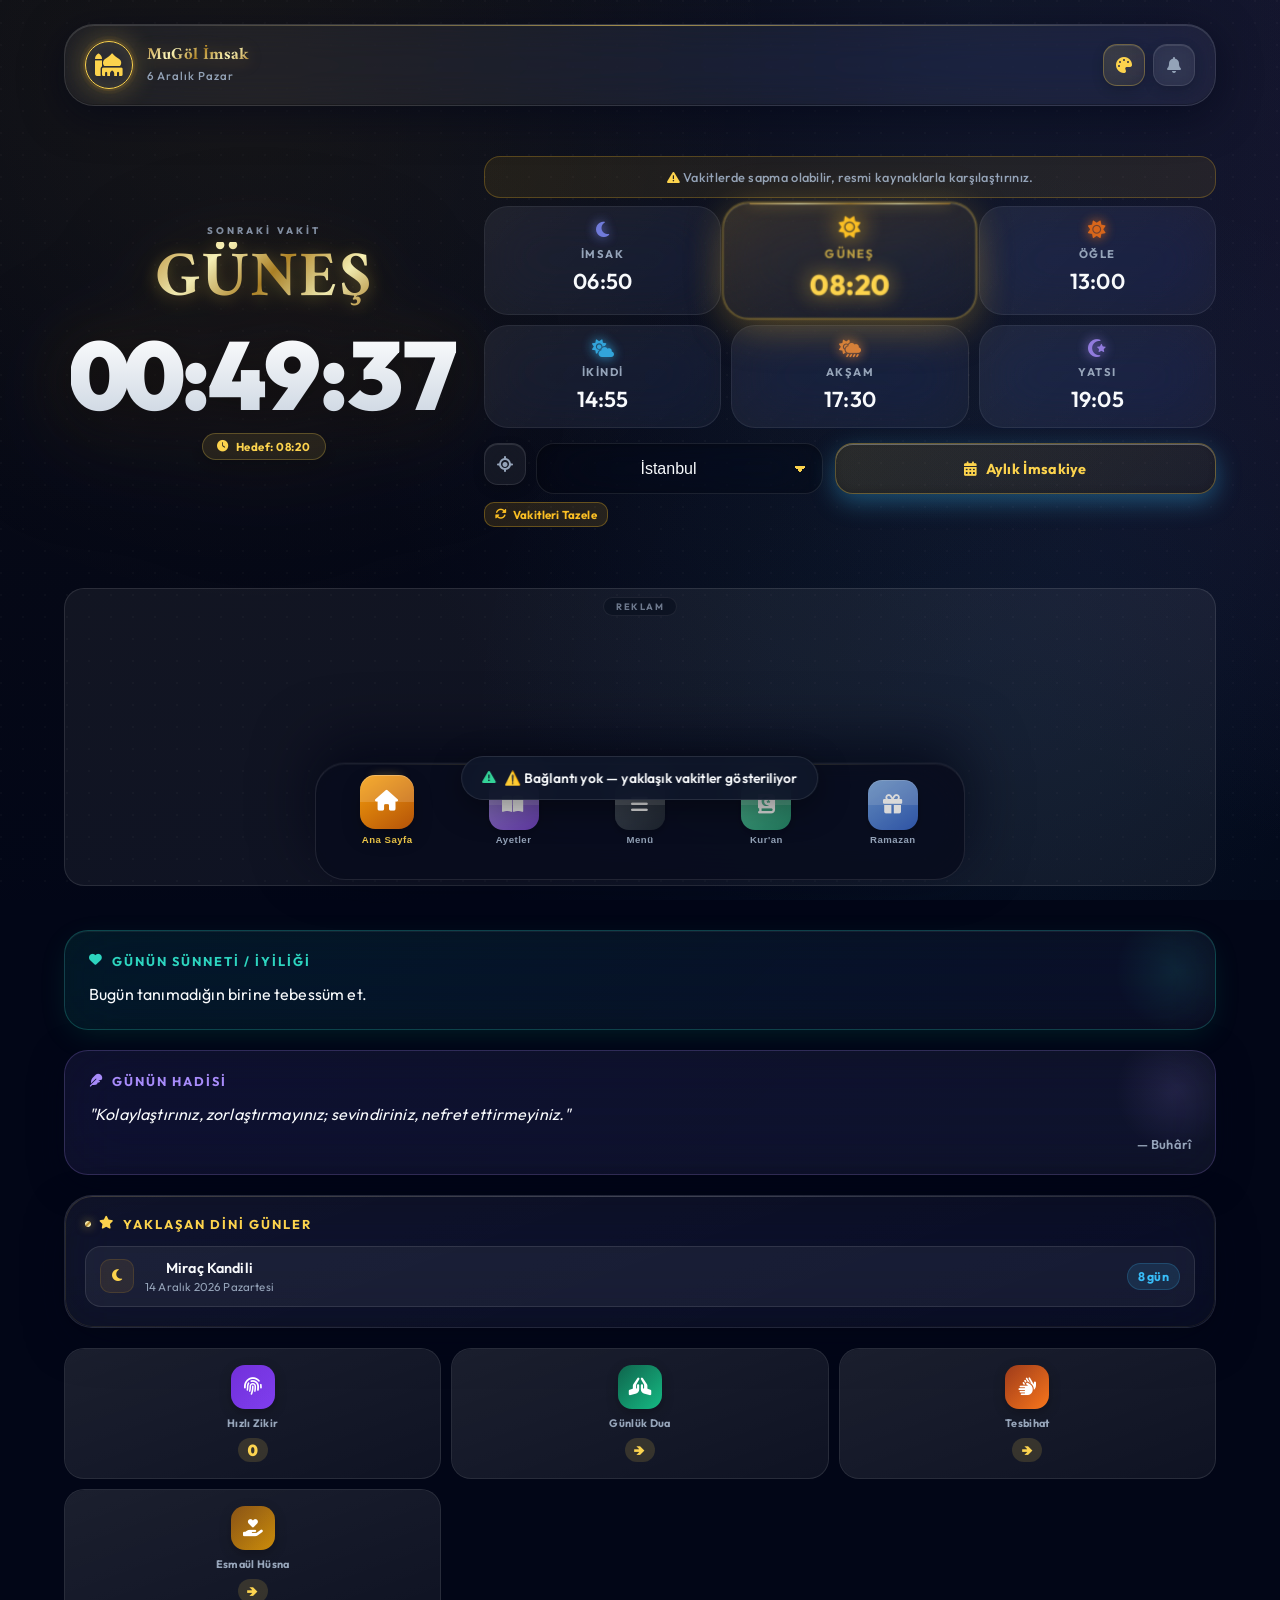
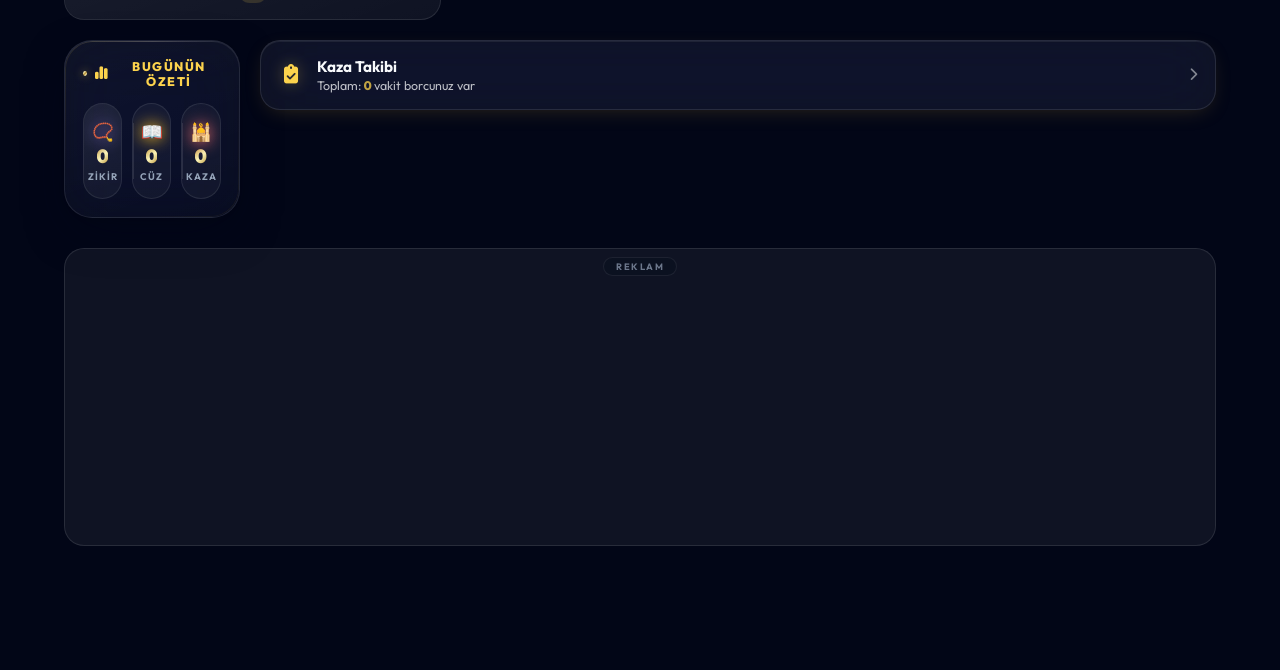
==== commit 1568df99: "Add files via upload" ====
--- a/index.html
+++ b/index.html
@@ -46,7 +46,11 @@
     <!-- Google AdSense -->
     <script async src="https://pagead2.googlesyndication.com/pagead/js/adsbygoogle.js?client=ca-pub-1880946354382681" crossorigin="anonymous"></script>
 </head>
-<body>
+<body data-theme="tema1">
+<script>
+// Sayfa yanıp sönmesini önlemek için temayı hemen uygula
+(function(){var t=localStorage.getItem('mugol_tema')||'tema1';document.body.setAttribute('data-theme',t);})();
+</script>
 
     <audio id="silentAudio" loop><source src="[data-uri]" type="audio/mpeg"></audio>
     <audio id="adhanAudio" preload="auto">
@@ -89,6 +93,8 @@
                         <button class="color-swatch" style="background: linear-gradient(135deg, #450a0a, #7f1d1d);" onclick="changeExportBg('#450a0a', '#7f1d1d', '#fecaca')" title="Bordo / Gül"></button>
                         <button class="color-swatch" style="background: linear-gradient(135deg, #1e3a8a, #172554);" onclick="changeExportBg('#1e3a8a', '#172554', '#93c5fd')" title="Mavi / Gümüş"></button>
                         <button class="color-swatch" style="background: linear-gradient(135deg, #000000, #1a1a1a);" onclick="changeExportBg('#000000', '#1a1a1a', '#ffffff')" title="Siyah / Beyaz"></button>
+                        <button class="color-swatch" style="background: linear-gradient(135deg, #1c1410, #2a1f17);" onclick="changeExportBg('#1c1410', '#2a1f17', '#fbbf24')" title="Kahve / Amber"></button>
+                        <button class="color-swatch" style="background: linear-gradient(135deg, #04111c, #0a2436);" onclick="changeExportBg('#04111c', '#0a2436', '#38bdf8')" title="Okyanus / Cyan"></button>
                     </div>
 
                     <div style="font-size: 0.85rem; color: var(--text-muted); margin-bottom: 10px; font-weight: 600;">Kendi Stillerini Seç</div>
@@ -168,7 +174,9 @@
                 </div>
             </div>
             <div style="display:flex; gap:8px">
-                <button class="btn-icon" id="themeBtn" onclick="toggleTheme()" title="Açık/Koyu Tema"><i class="fas fa-sun"></i></button>
+                <button class="btn-icon tema-btn" onclick="openTemaSekici()" title="Tema Seç" style="position:relative;">
+                    <i class="fas fa-palette"></i>
+                </button>
                 <button class="btn-icon" id="notifyBtn" onclick="enablePersistentMode()" title="Bildirim ve Sayaç"><i class="fas fa-bell"></i></button>
             </div>
         </header>
@@ -216,10 +224,13 @@
                             <button class="btn-full" onclick="openModal()"><i class="fas fa-calendar-days"></i> Aylık İmsakiye</button>
                         </div>
                         <div id="loader"><i class="fas fa-circle-notch fa-spin"></i> Veriler Güncelleniyor...</div>
-                    </div>
-                </div>
-
-                <!-- ── ADSENSE REKLAM 1 — Ana Sayfa Üst ── -->
+                        <div class="stale-badge" onclick="refreshVakitData()" title="Vakitleri yeniden yükle">
+                            <i class="fas fa-rotate"></i> Vakitleri Tazele
+                        </div>
+                    </div>
+                </div>
+
+                <!-- ── HIZLI ERİŞİM (Ezan Vakti Pro tarzı) ── -->
                 <div class="mg-ad-box" aria-label="Reklam" role="complementary">
                     <span class="mg-ad-label">Reklam</span>
                     <ins class="adsbygoogle"
@@ -232,6 +243,12 @@
                 <div class="sunnah-card">
                     <div class="sunnah-title"><i class="fas fa-heart"></i> Günün Sünneti / İyiliği</div>
                     <div class="sunnah-text" id="dailySunnah">Yükleniyor...</div>
+                </div>
+
+                <div class="hadis-card">
+                    <div class="hadis-title"><i class="fas fa-feather"></i> Günün Hadisi</div>
+                    <div class="hadis-text" id="dailyHadis">Yükleniyor...</div>
+                    <div class="hadis-src" id="dailyHadisSrc"></div>
                 </div>
 
                 <div class="info-card" style="min-height:auto; padding:20px;">
@@ -675,7 +692,7 @@
 
                         <div class="setting-item" onclick="sharePrayerTimes()"><i class="fas fa-share-nodes main-icon" style="color:#a78bfa;"></i><div class="setting-info"><div class="setting-title">Vakitleri Paylaş</div><div class="setting-desc">Bugünün vakitlerini arkadaşlarınla paylaş</div></div><i class="fas fa-chevron-right" style="color: var(--text-muted)"></i></div>
 
-                        <div class="setting-item" onclick="enablePersistentMode()"><i class="fas fa-bell main-icon"></i><div class="setting-info"><div class="setting-title">Kalıcı Bildirim Sayacı</div><div class="setting-desc">Kilit ekranında sayacı göster</div></div><i class="fas fa-chevron-right" style="color: var(--text-muted)"></i></div>
+                        <div class="setting-item" onclick="enablePersistentMode()"><i class="fas fa-bell main-icon"></i><div class="setting-info"><div class="setting-title">Kalıcı Bildirim Sayacı</div><div class="setting-desc">Kilit ekranında sayacı göster ve vakit girince anlık bildirim al</div></div><i class="fas fa-chevron-right" style="color: var(--text-muted)"></i></div>
 
                         <!-- SES AYARLARI -->
                         <div class="acc">
@@ -898,6 +915,96 @@
                 </div>
             </div>
 
+            <!-- ===== NAMAZ REHBERİ ===== -->
+            <div id="tab-namaz-rehberi" class="tab-section">
+                <div class="info-layout">
+                    <h2 class="page-title"><i class="fas fa-person-praying"></i> Namaz Rehberi</h2>
+                    <button class="btn-full" style="width:100%; margin-bottom:5px;" onclick="switchTab('tab-sureler')"><i class="fas fa-book-quran"></i> Namaz Sureleri</button>
+                    <div class="nr-select-grid">
+                        <button class="nr-vakit-btn active" onclick="selectNamazRehber(this,'sabah')"><i class="fas fa-moon" style="color:#818cf8"></i><span>Sabah</span><span class="nr-rekat">2+2</span></button>
+                        <button class="nr-vakit-btn" onclick="selectNamazRehber(this,'ogle')"><i class="fas fa-sun" style="color:#f97316"></i><span>Öğle</span><span class="nr-rekat">4+4+2</span></button>
+                        <button class="nr-vakit-btn" onclick="selectNamazRehber(this,'ikindi')"><i class="fas fa-cloud-sun" style="color:#38bdf8"></i><span>İkindi</span><span class="nr-rekat">4+4</span></button>
+                        <button class="nr-vakit-btn" onclick="selectNamazRehber(this,'aksam')"><i class="fas fa-cloud-sun-rain" style="color:#fb923c"></i><span>Akşam</span><span class="nr-rekat">3+2</span></button>
+                        <button class="nr-vakit-btn" onclick="selectNamazRehber(this,'yatsi')"><i class="fas fa-star-and-crescent" style="color:#a78bfa"></i><span>Yatsı</span><span class="nr-rekat">4+4+2+3</span></button>
+                        <button class="nr-vakit-btn" onclick="selectNamazRehber(this,'cuma')"><i class="fas fa-mosque" style="color:#fcd34d"></i><span>Cuma</span><span class="nr-rekat">4+2+4</span></button>
+                    </div>
+                    <div id="namazRehberContent"></div>
+                    <div class="acc"><button class="acc-head" onclick="toggleAcc(this)"><span><i class="fas fa-circle-info" style="margin-right:10px;color:#38bdf8"></i>Namaz Öncesi Bilinmesi Gerekenler</span><i class="fas fa-chevron-down"></i></button><div class="acc-body"><div class="nr-bilgi-list"><div class="nr-bilgi-item"><span class="nr-bilgi-icon">🕐</span><div><b>Vakit</b><br>Namazı vaktinde kılmak farzdır.</div></div><div class="nr-bilgi-item"><span class="nr-bilgi-icon">💧</span><div><b>Abdest / Gusül</b><br>Namaz için abdest şarttır.</div></div><div class="nr-bilgi-item"><span class="nr-bilgi-icon">🧣</span><div><b>Örtünme</b><br>Erkek: göbek-diz arası. Kadın: el, yüz, ayak hariç tüm beden.</div></div><div class="nr-bilgi-item"><span class="nr-bilgi-icon">🧭</span><div><b>Kıble</b><br>Yüzü Kâbe yönüne çevirmek farzdır.</div></div><div class="nr-bilgi-item"><span class="nr-bilgi-icon">🤲</span><div><b>Niyet</b><br>Hangi namazı kıldığını kalben bilmek farzdır.</div></div></div></div></div>
+                </div>
+                <div class="mg-ad-box" aria-label="Reklam"><span class="mg-ad-label">Reklam</span><ins class="adsbygoogle" style="display:block;width:300px;height:250px;" data-ad-client="ca-pub-1880946354382681" data-ad-slot="1689789138" data-ad-format="rectangle"></ins></div>
+            </div>
+
+            <!-- ===== RAMAZAN SAYACI ===== -->
+            <div id="tab-ramazan-sayac" class="tab-section">
+                <div class="info-layout">
+                    <h2 class="page-title"><i class="fas fa-gift"></i> Ramazan Sayacı</h2>
+                    <div class="rsayac-hero">
+                        <div class="rsayac-moon">🌙</div>
+                        <div class="rsayac-label" id="rsayacLabel">Bir Sonraki Ramazan'a</div>
+                        <div class="rsayac-grid">
+                            <div class="rsayac-unit"><span class="rsayac-num" id="rsayacGun">--</span><span class="rsayac-unit-label">GÜN</span></div>
+                            <div class="rsayac-sep">:</div>
+                            <div class="rsayac-unit"><span class="rsayac-num" id="rsayacSaat">--</span><span class="rsayac-unit-label">SAAT</span></div>
+                            <div class="rsayac-sep">:</div>
+                            <div class="rsayac-unit"><span class="rsayac-num" id="rsayacDakika">--</span><span class="rsayac-unit-label">DAK</span></div>
+                            <div class="rsayac-sep">:</div>
+                            <div class="rsayac-unit"><span class="rsayac-num" id="rsayacSaniye">--</span><span class="rsayac-unit-label">SAN</span></div>
+                        </div>
+                        <div class="rsayac-sub" id="rsayacSub">Hesaplanıyor...</div>
+                    </div>
+                    <div class="info-card" style="min-height:auto;padding:20px;">
+                        <div class="card-header-enhanced"><div class="card-header-title"><i class="fas fa-calendar-alt" style="font-size:.9rem"></i> Ramazan Tarihleri</div></div>
+                        <div id="rsayacYillar" style="display:flex;flex-direction:column;gap:10px;margin-top:8px;"></div>
+                    </div>
+                    <div class="info-card" style="min-height:auto;padding:20px;">
+                        <div class="card-header-enhanced"><div class="card-header-title"><i class="fas fa-list-check" style="font-size:.9rem"></i> Ramazan Hazırlık Listesi</div></div>
+                        <div class="rsayac-hazirlik">
+                            <div class="rsayac-hazirlik-item" onclick="toggleHazirlik(this,'niyah')"><span class="rh-icon">🤲</span><span class="rh-label">Niyet et ve hazırlığa başla</span><i class="fas fa-circle rh-check"></i></div>
+                            <div class="rsayac-hazirlik-item" onclick="toggleHazirlik(this,'kaza')"><span class="rh-icon">📋</span><span class="rh-label">Kaza namazlarını tamamla</span><i class="fas fa-circle rh-check"></i></div>
+                            <div class="rsayac-hazirlik-item" onclick="toggleHazirlik(this,'hatim')"><span class="rh-icon">📖</span><span class="rh-label">Kur'an tilaveti planla (1 hatim)</span><i class="fas fa-circle rh-check"></i></div>
+                            <div class="rsayac-hazirlik-item" onclick="toggleHazirlik(this,'sadaka')"><span class="rh-icon">💛</span><span class="rh-label">Sadaka için birikim yap</span><i class="fas fa-circle rh-check"></i></div>
+                            <div class="rsayac-hazirlik-item" onclick="toggleHazirlik(this,'kadir')"><span class="rh-icon">🌙</span><span class="rh-label">Kadir Gecesi'ni ihya et</span><i class="fas fa-circle rh-check"></i></div>
+                            <div class="rsayac-hazirlik-item" onclick="toggleHazirlik(this,'teravih')"><span class="rh-icon">🕌</span><span class="rh-label">Teravih için camiye git</span><i class="fas fa-circle rh-check"></i></div>
+                            <div class="rsayac-hazirlik-item" onclick="toggleHazirlik(this,'zekah')"><span class="rh-icon">🤝</span><span class="rh-label">Zekat ve fitre hesapla</span><i class="fas fa-circle rh-check"></i></div>
+                        </div>
+                    </div>
+                </div>
+                <div class="mg-ad-box" aria-label="Reklam"><span class="mg-ad-label">Reklam</span><ins class="adsbygoogle" style="display:block;width:300px;height:250px;" data-ad-client="ca-pub-1880946354382681" data-ad-slot="1689789138" data-ad-format="rectangle"></ins></div>
+            </div>
+
+            <!-- ===== KUR'AN OKU ===== -->
+            <div id="tab-kuran" class="tab-section">
+                <div class="info-layout">
+                    <h2 class="page-title"><i class="fas fa-book-quran"></i> Kur'an-ı Kerim</h2>
+                    <div class="kuran-diyanet-card">
+                        <div class="kd-desen"></div>
+                        <div class="kd-icerik">
+                            <div class="kd-ust"><div class="kd-logo"><i class="fas fa-book-quran"></i></div><div><div class="kd-baslik">Kur'an-ı Kerim Oku</div><div class="kd-alt">Diyanet İşleri Başkanlığı</div></div></div>
+                            <div class="kd-aciklama">Diyanet'in resmi sitesinde Arapça metin, Türkçe meal ve sesli Kur'an dinleme imkânı.</div>
+                            <div class="kd-butonlar">
+                                <a href="https://kuran.diyanet.gov.tr" target="_blank" class="kd-btn kd-btn-primary"><i class="fas fa-external-link-alt"></i> Kur'an Oku</a>
+                                <a href="https://kuran.diyanet.gov.tr/mushaf" target="_blank" class="kd-btn kd-btn-secondary"><i class="fas fa-headphones"></i> Sesli Dinle</a>
+                            </div>
+                        </div>
+                    </div>
+                    <div class="info-card" style="min-height:auto;padding:20px;">
+                        <div class="card-header-enhanced"><div class="card-header-title"><i class="fas fa-list" style="font-size:.9rem"></i> Sık Okunan Sureler</div></div>
+                        <div class="search-wrap" style="margin-bottom:14px;"><input id="kuranSureAra" class="z-inp ank-search-inp" placeholder="Sure ara..." oninput="filterSureler(this.value)" style="padding-left:42px!important;"></div>
+                        <div id="kuranSurelerGrid" class="kuran-sureler-grid"></div>
+                    </div>
+                    <div class="info-card" style="min-height:auto;padding:20px;">
+                        <div class="card-header-enhanced"><div class="card-header-title"><i class="fas fa-link" style="font-size:.9rem"></i> Diyanet Kaynakları</div></div>
+                        <div style="display:flex;flex-direction:column;gap:10px;margin-top:4px;">
+                            <a href="https://kuran.diyanet.gov.tr/mushaf" target="_blank" class="kuran-link-item"><span class="kli-icon" style="background:rgba(16,185,129,.15);color:#10b981"><i class="fas fa-book-open"></i></span><div class="kli-info"><div class="kli-baslik">Mushaf</div><div class="kli-alt">Arapça metin, sayfa sayfa</div></div><i class="fas fa-chevron-right" style="color:var(--text-muted)"></i></a>
+                            <a href="https://kuran.diyanet.gov.tr/tefsir" target="_blank" class="kuran-link-item"><span class="kli-icon" style="background:rgba(56,189,248,.15);color:#38bdf8"><i class="fas fa-magnifying-glass"></i></span><div class="kli-info"><div class="kli-baslik">Tefsir</div><div class="kli-alt">Ayetlerin açıklaması</div></div><i class="fas fa-chevron-right" style="color:var(--text-muted)"></i></a>
+                            <a href="https://kuran.diyanet.gov.tr/meal" target="_blank" class="kuran-link-item"><span class="kli-icon" style="background:rgba(167,139,250,.15);color:#a78bfa"><i class="fas fa-language"></i></span><div class="kli-info"><div class="kli-baslik">Türkçe Meal</div><div class="kli-alt">Ayetlerin Türkçe anlamı</div></div><i class="fas fa-chevron-right" style="color:var(--text-muted)"></i></a>
+                            <a href="https://www.diyanet.gov.tr" target="_blank" class="kuran-link-item"><span class="kli-icon" style="background:rgba(252,211,77,.15);color:#fcd34d"><i class="fas fa-mosque"></i></span><div class="kli-info"><div class="kli-baslik">Diyanet.gov.tr</div><div class="kli-alt">Resmi Diyanet sitesi</div></div><i class="fas fa-chevron-right" style="color:var(--text-muted)"></i></a>
+                        </div>
+                    </div>
+                </div>
+                <div class="mg-ad-box" aria-label="Reklam"><span class="mg-ad-label">Reklam</span><ins class="adsbygoogle" style="display:block;width:300px;height:250px;" data-ad-client="ca-pub-1880946354382681" data-ad-slot="1689789138" data-ad-format="rectangle"></ins></div>
+            </div>
+
             <!-- ================= SEKME: İSLAM ANSİKLOPEDİSİ ================= -->
             <div id="tab-ansiklopedi" class="tab-section">
                 <div class="info-layout">
@@ -935,10 +1042,26 @@
 
     <!-- ALT NAVİGASYON -->
     <nav class="bottom-nav">
-        <button class="nav-item active" id="nav-tab-home" onclick="switchTab('tab-home')"><i class="fas fa-home"></i><span>Ana Sayfa</span></button>
-        <button class="nav-item" id="nav-tab-verses" onclick="switchTab('tab-verses')"><i class="fas fa-book-open"></i><span>Ayetler</span></button>
-        <button class="nav-item" id="nav-tab-zikir" onclick="switchTab('tab-zikir')"><i class="fas fa-fingerprint"></i><span>Zikirmatik</span></button>
-        <button class="nav-item" id="nav-drawer-btn" onclick="toggleDrawer()"><i class="fas fa-bars"></i><span>Menü</span></button>
+        <button class="nav-item active" id="nav-tab-home" onclick="switchTab('tab-home')">
+            <div class="nav-icon-face"><i class="fas fa-home"></i></div>
+            <span>Ana Sayfa</span>
+        </button>
+        <button class="nav-item" id="nav-tab-verses" onclick="switchTab('tab-verses')">
+            <div class="nav-icon-face"><i class="fas fa-book-open"></i></div>
+            <span>Ayetler</span>
+        </button>
+        <button class="nav-item" id="nav-drawer-btn" onclick="toggleDrawer()">
+            <div class="nav-icon-face"><i class="fas fa-bars"></i></div>
+            <span>Menü</span>
+        </button>
+        <button class="nav-item" id="nav-tab-kuran" onclick="switchTab('tab-kuran')">
+            <div class="nav-icon-face"><i class="fas fa-book-quran"></i></div>
+            <span>Kur'an</span>
+        </button>
+        <button class="nav-item" id="nav-tab-ramazan-sayac" onclick="switchTab('tab-ramazan-sayac')">
+            <div class="nav-icon-face"><i class="fas fa-gift"></i></div>
+            <span>Ramazan</span>
+        </button>
     </nav>
 
     <!-- ÇEKMECE MENÜ (DRAWER) -->
@@ -952,29 +1075,98 @@
             <div class="drawer-top-hijri" id="drawerHijri">—</div>
         </div>
 
-        <div class="drawer-grid">
-            <div class="drawer-section-label">📿 İbadet Araçları</div>
-            <button class="tool-btn" onclick="handleDrawerNav('tab-kaza')"><i class="fas fa-clipboard-check" style="color:#fcd34d"></i> Kaza Takibi</button>
-            <button class="tool-btn" onclick="handleDrawerNav('tab-zikir')"><i class="fas fa-fingerprint" style="color:#a78bfa"></i> Zikirmatik</button>
-            <button class="tool-btn" onclick="handleDrawerNav('tab-cuz')"><i class="fas fa-book-open-reader" style="color:#38bdf8"></i> Hatim Takibi</button>
-            <button class="tool-btn" onclick="handleDrawerNav('tab-tesbihat')"><i class="fas fa-hands" style="color:#fb923c"></i> Namaz Tesbihatı</button>
-            <button class="tool-btn" onclick="window.open('https://qiblafinder.withgoogle.com/', '_blank')"><i class="fas fa-compass" style="color:#10b981"></i> Kıble Bul</button>
-            <button class="tool-btn" onclick="handleDrawerNav('tab-favorites')"><i class="fas fa-heart" style="color:#f472b6"></i> Favori Sözler</button>
-            <button class="tool-btn" onclick="handleDrawerNav('tab-test')"><i class="fas fa-brain" style="color:#fb923c"></i> Din Bilgisi Testi</button>
-            <div class="drawer-divider"></div>
-            <div class="drawer-section-label">📖 Dini İçerikler</div>
-            <button class="tool-btn" onclick="handleDrawerNav('tab-cuma')"><i class="fas fa-moon" style="color:#818cf8"></i> Cuma Mesajları</button>
-            <button class="tool-btn" onclick="handleDrawerNav('tab-sureler')"><i class="fas fa-book-quran" style="color:#34d399"></i> Namaz Sureleri</button>
-            <button class="tool-btn" onclick="handleDrawerNav('tab-dualar')"><i class="fas fa-hands-praying" style="color:#c084fc"></i> Günlük Dualar</button>
-            <button class="tool-btn" onclick="handleDrawerNav('tab-peygamberler')"><i class="fas fa-users-viewfinder" style="color:#f472b6"></i> Peygamberler</button>
-            <button class="tool-btn" onclick="handleDrawerNav('tab-esma')"><i class="fas fa-hand-holding-heart" style="color:#2dd4bf"></i> Esmaül Hüsna</button>
-            <button class="tool-btn" onclick="handleDrawerNav('tab-zekat')"><i class="fas fa-coins" style="color:#fbbf24"></i> Zekât Hesapla</button>
-            <button class="tool-btn" onclick="handleDrawerNav('tab-ansiklopedi')"><i class="fas fa-landmark" style="color:#60a5fa"></i> İslam Ansiklopedisi</button>
-            <div class="drawer-divider"></div>
-            <div class="drawer-section-label">⚙️ Sistem</div>
-            <button class="tool-btn" style="grid-column: span 2;" onclick="handleDrawerNav('tab-settings')"><i class="fas fa-cog" style="color:#94a3b8"></i> Ayarlar & Araçlar</button>
-            <button class="tool-btn" style="background: rgba(16, 185, 129, 0.08); border-color: rgba(16,185,129,0.3);" onclick="window.location.href='https://mugol-portal.github.io'"><i class="fas fa-arrow-left" style="color: #10b981;"></i> MuGöl PORTAL'a Dön</button>
-            <button class="tool-btn" id="installPwaBtn" style="background: rgba(56, 189, 248, 0.08); border-color: rgba(56,189,248,0.3);" onclick="installPWA()"><i class="fas fa-download" style="color: #38bdf8;"></i> Uygulamayı İndir (PWA)</button>
+        <div class="drawer-icon-grid">
+            <!-- ── İBADET ARAÇLARI ── -->
+            <div class="drawer-section-label2">📿 İbadet Araçları</div>
+
+            <button class="d-icon-btn" onclick="handleDrawerNav('tab-kuran')">
+                <div class="d-icon-face aib-green"><i class="fas fa-book-quran"></i></div>
+                <span>Kur'an Oku</span>
+            </button>
+            <button class="d-icon-btn" onclick="handleDrawerNav('tab-ramazan-sayac')">
+                <div class="d-icon-face aib-blue"><i class="fas fa-gift"></i></div>
+                <span>Ramazan</span>
+            </button>
+            <button class="d-icon-btn" onclick="handleDrawerNav('tab-namaz-rehberi')">
+                <div class="d-icon-face aib-teal"><i class="fas fa-person-praying"></i></div>
+                <span>Namaz Rehberi</span>
+            </button>
+            <button class="d-icon-btn" onclick="handleDrawerNav('tab-kaza')">
+                <div class="d-icon-face aib-navy"><i class="fas fa-clipboard-check"></i></div>
+                <span>Kaza Takibi</span>
+            </button>
+            <button class="d-icon-btn" onclick="handleDrawerNav('tab-zikir')">
+                <div class="d-icon-face aib-purple"><i class="fas fa-fingerprint"></i></div>
+                <span>Zikirmatik</span>
+            </button>
+            <button class="d-icon-btn" onclick="handleDrawerNav('tab-cuz')">
+                <div class="d-icon-face aib-sky"><i class="fas fa-book-open-reader"></i></div>
+                <span>Hatim</span>
+            </button>
+            <button class="d-icon-btn" onclick="handleDrawerNav('tab-tesbihat')">
+                <div class="d-icon-face aib-orange"><i class="fas fa-hands"></i></div>
+                <span>Tesbihat</span>
+            </button>
+            <button class="d-icon-btn" onclick="window.open('https://qiblafinder.withgoogle.com/','_blank')">
+                <div class="d-icon-face aib-teal"><i class="fas fa-compass"></i></div>
+                <span>Kıble Bul</span>
+            </button>
+            <button class="d-icon-btn" onclick="handleDrawerNav('tab-favorites')">
+                <div class="d-icon-face aib-pink"><i class="fas fa-heart"></i></div>
+                <span>Favoriler</span>
+            </button>
+            <button class="d-icon-btn" onclick="handleDrawerNav('tab-test')">
+                <div class="d-icon-face aib-red"><i class="fas fa-brain"></i></div>
+                <span>Din Testi</span>
+            </button>
+
+            <!-- ── DİNİ İÇERİKLER ── -->
+            <div class="drawer-section-label2" style="margin-top:6px;">📖 Dini İçerikler</div>
+
+            <button class="d-icon-btn" onclick="handleDrawerNav('tab-cuma')">
+                <div class="d-icon-face aib-navy"><i class="fas fa-moon"></i></div>
+                <span>Cuma</span>
+            </button>
+            <button class="d-icon-btn" onclick="handleDrawerNav('tab-sureler')">
+                <div class="d-icon-face aib-lime"><i class="fas fa-book-quran"></i></div>
+                <span>Sureler</span>
+            </button>
+            <button class="d-icon-btn" onclick="handleDrawerNav('tab-dualar')">
+                <div class="d-icon-face aib-purple"><i class="fas fa-hands-praying"></i></div>
+                <span>Dualar</span>
+            </button>
+            <button class="d-icon-btn" onclick="handleDrawerNav('tab-peygamberler')">
+                <div class="d-icon-face aib-pink"><i class="fas fa-users-viewfinder"></i></div>
+                <span>Peygamberler</span>
+            </button>
+            <button class="d-icon-btn" onclick="handleDrawerNav('tab-esma')">
+                <div class="d-icon-face aib-teal"><i class="fas fa-hand-holding-heart"></i></div>
+                <span>Esmaül Hüsna</span>
+            </button>
+            <button class="d-icon-btn" onclick="handleDrawerNav('tab-zekat')">
+                <div class="d-icon-face aib-gold"><i class="fas fa-coins"></i></div>
+                <span>Zekât</span>
+            </button>
+            <button class="d-icon-btn" onclick="handleDrawerNav('tab-ansiklopedi')">
+                <div class="d-icon-face aib-blue"><i class="fas fa-landmark"></i></div>
+                <span>Ansiklopedi</span>
+            </button>
+
+            <!-- ── SİSTEM ── -->
+            <div class="drawer-section-label2" style="margin-top:6px;">⚙️ Sistem</div>
+
+            <button class="d-icon-btn" onclick="handleDrawerNav('tab-settings')">
+                <div class="d-icon-face aib-dark"><i class="fas fa-cog"></i></div>
+                <span>Ayarlar</span>
+            </button>
+            <button class="d-icon-btn" onclick="window.location.href='https://mugol-portal.github.io'">
+                <div class="d-icon-face aib-green"><i class="fas fa-arrow-left"></i></div>
+                <span>Portal</span>
+            </button>
+            <button class="d-icon-btn" id="installPwaBtn" onclick="installPWA()">
+                <div class="d-icon-face aib-sky"><i class="fas fa-download"></i></div>
+                <span>Uygulamayı İndir</span>
+            </button>
         </div>
     </div>
 
@@ -1058,7 +1250,7 @@
             if (dh) { const hEl = document.getElementById('hijriText'); if (hEl) dh.innerText = hEl.innerText; }
         }
         function handleDrawerNav(tabId) { toggleDrawer(); switchTab(tabId); }
-        function switchTab(tabId) { document.querySelectorAll('.tab-section').forEach(t => t.classList.remove('active-tab')); document.getElementById(tabId).classList.add('active-tab'); document.querySelectorAll('.bottom-nav .nav-item').forEach(b => b.classList.remove('active')); let directNavBtn = document.getElementById('nav-' + tabId); if(directNavBtn) { directNavBtn.classList.add('active'); } else { document.getElementById('nav-drawer-btn').classList.add('active'); } window.scrollTo({ top: 0, behavior: 'smooth' }); }
+        function switchTab(tabId) { document.querySelectorAll('.tab-section').forEach(t => t.classList.remove('active-tab')); document.getElementById(tabId).classList.add('active-tab'); document.querySelectorAll('.bottom-nav .nav-item').forEach(b => b.classList.remove('active')); let directNavBtn = document.getElementById('nav-' + tabId); if(directNavBtn && directNavBtn.id !== 'nav-drawer-btn') { directNavBtn.classList.add('active'); } /* drawer-btn hiçbir zaman active olmaz */ window.scrollTo({ top: 0, behavior: 'smooth' }); }
         
         function toggleFullScreen() { if (!document.fullscreenElement) { document.documentElement.requestFullscreen().catch(err => { alert(`Hata: ${err.message}`); }); } else { if (document.exitFullscreen) { document.exitFullscreen(); } } }
 
@@ -1069,7 +1261,28 @@
             if(savedTheme === 'light') { document.body.classList.add('light-mode'); document.getElementById('themeBtn').innerHTML = '<i class="fas fa-moon"></i>'; document.getElementById('themeColorMeta').setAttribute('content', '#f1f5f9'); }
             document.documentElement.style.setProperty('--read-scale', currentTextScale);
         }
-        function toggleTheme() { const body = document.body; const btn = document.getElementById('themeBtn'); const meta = document.getElementById('themeColorMeta'); body.classList.toggle('light-mode'); if(body.classList.contains('light-mode')) { localStorage.setItem('mugolTheme', 'light'); btn.innerHTML = '<i class="fas fa-moon"></i>'; meta.setAttribute('content', '#f1f5f9'); } else { localStorage.setItem('mugolTheme', 'dark'); btn.innerHTML = '<i class="fas fa-sun"></i>'; meta.setAttribute('content', '#020617'); } }
+        function toggleTheme() {
+    const body = document.body;
+    const btn = document.getElementById('themeBtn');
+    const meta = document.getElementById('themeColorMeta');
+    const currentThema = body.getAttribute('data-theme') || 'tema1';
+    // Tema3 (beyaz) ise, light-mode class'ı değil tema'yı değiştir
+    if (currentThema === 'tema3') {
+        if (typeof setTema === 'function') setTema('tema1');
+        btn.innerHTML = '<i class="fas fa-sun"></i>';
+        return;
+    }
+    body.classList.toggle('light-mode');
+    if(body.classList.contains('light-mode')) {
+        localStorage.setItem('mugolTheme', 'light');
+        btn.innerHTML = '<i class="fas fa-moon"></i>';
+        meta.setAttribute('content', '#f1f5f9');
+    } else {
+        localStorage.setItem('mugolTheme', 'dark');
+        btn.innerHTML = '<i class="fas fa-sun"></i>';
+        meta.setAttribute('content', '#020617');
+    }
+}
         function changeFontSize(val) { currentTextScale += val; if(currentTextScale < 0.8) currentTextScale = 0.8; if(currentTextScale > 1.6) currentTextScale = 1.6; document.documentElement.style.setProperty('--read-scale', currentTextScale); localStorage.setItem('mugolTextScale', currentTextScale); }
         initSettings();
 
@@ -1547,6 +1760,49 @@
             "Bugün birini bağışla veya özür dile.", "Geceleri uyumadan önce Ayetel Kürsi oku."
         ];
 
+        /* --- GÜNÜN HADİSİ --- */
+        const hadisList = [
+            { text: "Ameller niyetlere göre değerlendirilir.", src: "Buhârî, Müslim" },
+            { text: "Müslüman, elinden ve dilinden insanların güvende olduğu kimsedir.", src: "Buhârî" },
+            { text: "Sizden biriniz, kendisi için istediğini kardeşi için de istemedikçe gerçek anlamda iman etmiş olmaz.", src: "Buhârî, Müslim" },
+            { text: "Kolaylaştırınız, zorlaştırmayınız; sevindiriniz, nefret ettirmeyiniz.", src: "Buhârî" },
+            { text: "Allah katında en sevimli amel, az da olsa devamlı yapılan ameldir.", src: "Buhârî, Müslim" },
+            { text: "Gülümsemen bile bir sadakadır.", src: "Tirmizî" },
+            { text: "Kim Allah'a ve ahiret gününe inanıyorsa, ya hayır söylesin ya da sussun.", src: "Buhârî, Müslim" },
+            { text: "Veren el, alan elden hayırlıdır.", src: "Buhârî, Müslim" },
+            { text: "Komşusu açken tok yatan bizden değildir.", src: "Hadîs-i Şerîf" },
+            { text: "İlim öğrenmek için yola çıkan kimse, dönünceye kadar Allah yolundadır.", src: "Tirmizî" },
+            { text: "Misafire ikram, imandandır.", src: "Buhârî, Müslim" },
+            { text: "Bir hayra vesile olan, o hayrı işleyen gibidir.", src: "Tirmizî" },
+            { text: "Sabır, sıkıntı anında gösterilen sabırdır.", src: "Buhârî" },
+            { text: "Üç şey kişiye sadaka sevabı kazandırır: adaletli söz, başkasına binek yardımı, güzel söz.", src: "Buhârî, Müslim" },
+            { text: "Allah, yumuşaklıkla muamele eden kuluna, sertlikle vermediğini verir.", src: "Müslim" },
+            { text: "Kim insanlara teşekkür etmezse Allah'a da şükretmemiş olur.", src: "Ahmed b. Hanbel" },
+            { text: "Anne baba rızası, Allah rızasının kapısıdır.", src: "Tirmizî" },
+            { text: "İki nimet vardır ki insanların çoğu onların kıymetini bilmez: sağlık ve vakit.", src: "Buhârî" },
+            { text: "Mü'minin işi şaşılacak bir iştir; başına gelen her şey onun için hayırlıdır.", src: "Müslim" },
+            { text: "Kim bir kötülük görürse onu eliyle düzeltsin; gücü yetmezse diliyle, ona da gücü yetmezse kalbiyle buğz etsin.", src: "Müslim" },
+            { text: "Yumuşak huylu olan, hayrın çoğuna kavuşur.", src: "İbn Mâce" },
+            { text: "Cennet, anaların ayakları altındadır.", src: "İbn Mâce, Ahmed b. Hanbel" },
+            { text: "Ameller içinde Allah'a en sevimli olanı, vaktinde kılınan namazdır.", src: "Buhârî, Müslim" },
+            { text: "Kalbi yumuşatan üç şey vardır: Kur'an okumak, oruç tutmak ve gece namazı kılmak.", src: "Hadîs-i Şerîf" },
+            { text: "Az yiyiniz ki az hastalanasınız.", src: "İbn Mâce" },
+            { text: "Allah, güzeldir ve güzelliği sever.", src: "Müslim" },
+            { text: "Kim bir Müslümanın dünya sıkıntılarından birini giderirse, Allah da onun ahiret sıkıntılarından birini giderir.", src: "Müslim" },
+            { text: "Cömertlik, imanın bir parçasıdır.", src: "Hadîs-i Şerîf" },
+            { text: "Çocuklarınıza ikram edin ve onlara güzel terbiye verin.", src: "İbn Mâce" },
+            { text: "İnsanların en hayırlısı, insanlara en faydalı olandır.", src: "Hadîs-i Şerîf" }
+        ];
+        function renderDailyHadis() {
+            const elT = document.getElementById('dailyHadis');
+            const elS = document.getElementById('dailyHadisSrc');
+            if (!elT || !elS) return;
+            const idx = Math.floor(Date.now() / 86400000) % hadisList.length;
+            const h = hadisList[idx];
+            elT.innerText = `"${h.text}"`;
+            elS.innerText = `— ${h.src}`;
+        }
+
         /* --- MOBİL SES KİLİDİ AÇICI ---
            Android/iOS'ta autoplay yasak; ilk dokunuşta silentAudio çalarak
            ses bağlamını açıyoruz. Sonraki tüm adhanAudio.play() çağrıları çalışır. */
@@ -1571,6 +1827,7 @@
 
             const todayIndex = Math.floor(Date.now() / 86400000) % sunnahList.length;
             document.getElementById('dailySunnah').innerText = sunnahList[todayIndex];
+            renderDailyHadis();
 
             const sel = document.getElementById('citySelect'); sel.innerHTML = ""; cities.sort((a,b)=>a.n.localeCompare(b.n,'tr'));
             cities.forEach(x => { let op = document.createElement('option'); op.value = x.c; op.text = x.n; sel.add(op); });
@@ -1587,10 +1844,31 @@
         async function denemeDiyanetFetch(cityValue) { const proxies = [(url) => `https://api.allorigins.win/raw?url=${encodeURIComponent(url)}`, (url) => `https://corsproxy.io/?${encodeURIComponent(url)}`, (url) => `https://api.codetabs.com/v1/proxy?quest=${encodeURIComponent(url)}`, (url) => `https://thingproxy.freeboard.io/fetch/${encodeURIComponent(url)}`]; const fetchProxy = async (url) => { let lastErr; for (let proxyFn of proxies) { try { const controller = new AbortController(); const id = setTimeout(() => controller.abort(), 8000); let reqUrl = proxyFn(url); let res = await fetch(reqUrl, { signal: controller.signal }); clearTimeout(id); if (res.ok) { let text = await res.text(); if(!text || text.trim() === '') continue; let data = JSON.parse(text); if(Array.isArray(data) && data.length > 0) return data; if(typeof data === 'object' && data !== null) return data; } } catch(e) { lastErr = e; } } throw lastErr || new Error("Proxyler başarısız"); }; let sehirler = await fetchProxy('https://ezanvakti.diyanet.gov.tr/sehirler/2'); let sehir = sehirler.find(s => s.SehirAdiEn.toUpperCase() === cityValue.toUpperCase() || s.SehirAdi.toLocaleUpperCase('tr-TR') === cityValue.toLocaleUpperCase('tr-TR')); if(!sehir) sehir = sehirler.find(s => s.SehirAdiEn.includes(cityValue.toUpperCase())); if(!sehir) throw new Error("Şehir bulunamadı"); let ilceler = await fetchProxy('https://ezanvakti.diyanet.gov.tr/ilceler/' + sehir.SehirID); let ilce = ilceler.find(i => { let iName = i.IlceAdi.toLocaleUpperCase('tr-TR'); let cName = sehir.SehirAdi.toLocaleUpperCase('tr-TR'); return iName === cName || iName === "MERKEZ" || (cName === "KOCAELİ" && iName === "İZMİT") || (cName === "SAKARYA" && iName === "ADAPAZARI") || (cName === "HATAY" && iName === "ANTAKYA"); }); if(!ilce) ilce = ilceler[0]; return await fetchProxy('https://ezanvakti.diyanet.gov.tr/vakitler/' + ilce.IlceID); }
         async function fallbackVercelFetch(cityValue) { let res = await fetch(`https://vakit.vercel.app/api/timesFromPlace?country=Turkey&region=${cityValue}&city=${cityValue}`); if(!res.ok) throw new Error("Vercel başarısız"); let data = await res.json(); let mappedData = []; for (let dateKey in data.times) { let [y, m, d] = dateKey.split('-'); let times = data.times[dateKey]; mappedData.push({ MiladiTarihKisa: `${d}.${m}.${y}`, Imsak: times[0], Gunes: times[1], Ogle: times[2], Ikindi: times[3], Aksam: times[4], Yatsi: times[5] }); } return mappedData; }
         
-        async function getData(cityValue) { const ldr = document.getElementById('loader'); ldr.style.display = 'block'; ldr.innerHTML = '<i class="fas fa-circle-notch fa-spin"></i> Veriler Güncelleniyor...'; try { let d = new Date(); let res = await fetch(`https://api.aladhan.com/v1/calendarByCity?city=${cityValue}&country=Turkey&method=13&month=${d.getMonth()+1}&year=${d.getFullYear()}`); let json = await res.json(); if(json.code === 200 && json.data && json.data.length > 0) { monthlyDataCache = json.data.map(item => aladhanToDiyanetFormat(item)); // İmsakiye önbelleğini de doldur
-                const cacheKey = `${d.getFullYear()}-${String(d.getMonth()+1).padStart(2,'0')}`;
-                imsakiyeDataCache[cacheKey] = monthlyDataCache;
-                updateForToday(monthlyDataCache); return; } throw new Error("Aladhan boş döndü"); } catch(e) { try { let dData = await denemeDiyanetFetch(cityValue); monthlyDataCache = dData; updateForToday(dData); } catch(e2) { try { let vData = await fallbackVercelFetch(cityValue); monthlyDataCache = vData; updateForToday(vData); } catch(finalErr) { ldr.style.display = 'none'; alert("Bağlantı hatası. Lütfen internet bağlantınızı kontrol edin ve tekrar deneyin."); } } } finally { ldr.style.display = 'none'; ldr.innerHTML = '<i class="fas fa-circle-notch fa-spin"></i> Veriler Güncelleniyor...'; } }
+        function _getOfflineVakit() {
+            const now = new Date(), mo = now.getMonth();
+            const d=String(now.getDate()).padStart(2,'0'), m=String(mo+1).padStart(2,'0'), y=now.getFullYear();
+            const vv=[{I:'06:25',G:'08:00',O:'13:00',A:'15:10',Ak:'17:45',Y:'19:15'},{I:'06:05',G:'07:38',O:'13:00',A:'15:30',Ak:'18:15',Y:'19:45'},{I:'05:30',G:'07:01',O:'13:00',A:'15:55',Ak:'18:45',Y:'20:15'},{I:'04:40',G:'06:10',O:'13:00',A:'16:25',Ak:'19:20',Y:'20:55'},{I:'03:55',G:'05:25',O:'13:00',A:'16:50',Ak:'19:55',Y:'21:35'},{I:'03:30',G:'05:05',O:'13:00',A:'17:10',Ak:'20:20',Y:'22:05'},{I:'03:40',G:'05:15',O:'13:00',A:'17:05',Ak:'20:15',Y:'22:00'},{I:'04:15',G:'05:45',O:'13:00',A:'16:45',Ak:'19:40',Y:'21:15'},{I:'05:00',G:'06:25',O:'12:55',A:'16:05',Ak:'18:55',Y:'20:25'},{I:'05:45',G:'07:10',O:'12:50',A:'15:20',Ak:'18:05',Y:'19:35'},{I:'06:25',G:'07:55',O:'12:50',A:'14:50',Ak:'17:25',Y:'18:55'},{I:'06:50',G:'08:20',O:'13:00',A:'14:55',Ak:'17:30',Y:'19:05'}];
+            const v=vv[mo]; return [{MiladiTarihKisa:`${d}.${m}.${y}`,Imsak:v.I,Gunes:v.G,Ogle:v.O,Ikindi:v.A,Aksam:v.Ak,Yatsi:v.Y,HicriTarihUzun:''}];
+        }
+        async function _fetchT(url, ms) {
+            const ctrl=new AbortController(), tid=setTimeout(()=>ctrl.abort(),ms);
+            try { const r=await fetch(url,{signal:ctrl.signal}); clearTimeout(tid); return r; } catch(e) { clearTimeout(tid); throw e; }
+        }
+        async function getData(cityValue) {
+            const ldr=document.getElementById('loader');
+            ldr.style.display='block'; ldr.innerHTML='<i class="fas fa-circle-notch fa-spin"></i> Veriler Yükleniyor...';
+            const now=new Date(), ikck=`${now.getFullYear()}-${String(now.getMonth()+1).padStart(2,'0')}`, lsKey=`mugol_vc_${cityValue}_${ikck}`;
+            try {
+                const cached=localStorage.getItem(lsKey);
+                if(cached){const p=JSON.parse(cached);if(p&&p.length>0){monthlyDataCache=p;imsakiyeDataCache[ikck]=p;updateForToday(p);ldr.style.display='none';setTimeout(async()=>{try{const r=await _fetchT(`https://api.aladhan.com/v1/calendarByCity?city=${encodeURIComponent(cityValue)}&country=Turkey&method=13&month=${now.getMonth()+1}&year=${now.getFullYear()}`,12000);const j=await r.json();if(j.code===200&&j.data?.length>0){const f=j.data.map(i=>aladhanToDiyanetFormat(i));monthlyDataCache=f;imsakiyeDataCache[ikck]=f;localStorage.setItem(lsKey,JSON.stringify(f));updateForToday(f);}}catch(e){}},1500);return;}}
+            } catch(e) {}
+            let ok=false;
+            if(!ok){try{const r=await _fetchT(`https://api.aladhan.com/v1/calendarByCity?city=${encodeURIComponent(cityValue)}&country=Turkey&method=13&month=${now.getMonth()+1}&year=${now.getFullYear()}`,10000);const j=await r.json();if(j.code===200&&j.data?.length>0){monthlyDataCache=j.data.map(i=>aladhanToDiyanetFormat(i));imsakiyeDataCache[ikck]=monthlyDataCache;try{localStorage.setItem(lsKey,JSON.stringify(monthlyDataCache));}catch(e){}updateForToday(monthlyDataCache);ok=true;}}catch(e){}}
+            if(!ok){try{const dData=await denemeDiyanetFetch(cityValue);monthlyDataCache=dData;imsakiyeDataCache[ikck]=dData;try{localStorage.setItem(lsKey,JSON.stringify(dData));}catch(e){}updateForToday(dData);ok=true;}catch(e){}}
+            if(!ok){try{const vData=await fallbackVercelFetch(cityValue);monthlyDataCache=vData;imsakiyeDataCache[ikck]=vData;try{localStorage.setItem(lsKey,JSON.stringify(vData));}catch(e){}updateForToday(vData);ok=true;}catch(e){}}
+            if(!ok){const off=_getOfflineVakit();monthlyDataCache=off;updateForToday(off);try{showToast('⚠️ Bağlantı yok — yaklaşık vakitler gösteriliyor','fa-triangle-exclamation');}catch(e){}}
+            ldr.style.display='none'; ldr.innerHTML='<i class="fas fa-circle-notch fa-spin"></i> Veriler Güncelleniyor...';
+        }
         function updateForToday(dataArray) { let d = new Date(); let todayStr = `${String(d.getDate()).padStart(2, '0')}.${String(d.getMonth() + 1).padStart(2, '0')}.${d.getFullYear()}`; let todayData = dataArray.find(v => v.MiladiTarihKisa === todayStr) || dataArray[0]; updateView(todayData); }
         
         async function getGPSLocation() { if (!navigator.geolocation) return alert("Konum desteklenmiyor."); const ldr = document.getElementById('loader'); ldr.style.display = 'block'; ldr.innerHTML = '<i class="fas fa-location-arrow fa-spin"></i> Bulunuyor...'; navigator.geolocation.getCurrentPosition(async (pos) => { try { let geoRes = await fetch(`https://api.bigdatacloud.net/data/reverse-geocode-client?latitude=${pos.coords.latitude}&longitude=${pos.coords.longitude}&localityLanguage=tr`); let geoJson = await geoRes.json(); let cityName = geoJson.principalSubdivision.replace(' Province', '').replace(' ili', '').replace(' İli', '').trim(); let sel = document.getElementById('citySelect'); let matchedOption = Array.from(sel.options).find(o => o.text.toLocaleUpperCase('tr-TR') === cityName.toLocaleUpperCase('tr-TR') || o.value.toUpperCase() === cityName.toUpperCase()); if(matchedOption) { sel.value = matchedOption.value; localStorage.setItem('mugolCity', matchedOption.value); await getData(matchedOption.value); } else { await getData(cityName); let opt = document.createElement('option'); opt.value = cityName; opt.text = `📍 ${cityName} (GPS)`; sel.add(opt, sel.options[0]); sel.value = cityName; } } catch (e) {} finally { ldr.style.display = 'none'; } }, () => { ldr.style.display = 'none'; alert("Konum izni reddedildi."); }); }
@@ -1614,15 +1892,31 @@
 
         function startTimer(t) { 
             if(timerInt) clearInterval(timerInt); 
+            currentVakitData = t;
             const times = {'Imsak':t.Imsak, 'Sunrise':t.Gunes, 'Dhuhr':t.Ogle, 'Asr':t.Ikindi, 'Maghrib':t.Aksam, 'Isha':t.Yatsi}; 
             const tr = {'Imsak':'İmsak','Sunrise':'Güneş','Dhuhr':'Öğle','Asr':'İkindi','Maghrib':'Akşam','Isha':'Yatsı'}; 
+            const dayStr = new Date().toDateString();
             function tick() { 
                 let now = new Date(); 
+                // Gün değişti mi? (gece yarısını geçtiyse vakitleri yeniden çek)
+                if (now.toDateString() !== dayStr) {
+                    if(timerInt) clearInterval(timerInt);
+                    timerInt = null;
+                    refreshVakitData();
+                    return;
+                }
                 checkKerahat(now, t); 
                 let target = null, name = ""; let min = Infinity; 
                 let currentTimeStr = now.toTimeString().split(' ')[0].substr(0, 5); 
                 if (now.getSeconds() === 0 && currentTimeStr !== lastPlayedTime) { 
-                    for (let key in times) { if (times[key] === currentTimeStr && adhanSettings[key] !== false) { document.getElementById('adhanAudio').play().catch(()=>{}); lastPlayedTime = currentTimeStr; } } 
+                    for (let key in times) { 
+                        if (times[key] === currentTimeStr) {
+                            if (adhanSettings[key] !== false) { document.getElementById('adhanAudio').play().catch(()=>{}); }
+                            lastPlayedTime = currentTimeStr;
+                            // Vakit girdiğinde anlık bildirim gönder
+                            sendVakitGirdiNotification(tr[key], times[key]);
+                        }
+                    } 
                 } 
                 for(let k in times) { 
                     let[h,m] = times[k].split(':'); let d = new Date(); d.setHours(h,m,0,0); let diff = d - now; 
@@ -1637,6 +1931,64 @@
             } 
             tick(); timerInt = setInterval(tick, 1000); 
         }
+
+        /* Gün değiştiğinde veya sekme arka plandan geri geldiğinde
+           vakitleri taze veriden güncelle (donma/eski veri sorununu önler) */
+        function refreshVakitData() {
+            const now = new Date();
+            const dateEl = document.getElementById('dateText');
+            if (dateEl) dateEl.innerText = now.toLocaleDateString('tr-TR', {day:'numeric', month:'long', weekday:'long'});
+            renderEvents();
+            const todayIndex = Math.floor(Date.now() / 86400000) % sunnahList.length;
+            const sunnahEl = document.getElementById('dailySunnah');
+            if (sunnahEl) sunnahEl.innerText = sunnahList[todayIndex];
+            renderDailyHadis();
+            const todayStr = `${String(now.getDate()).padStart(2, '0')}.${String(now.getMonth() + 1).padStart(2, '0')}.${now.getFullYear()}`;
+            if (monthlyDataCache && monthlyDataCache.length > 0) {
+                const todayData = monthlyDataCache.find(v => v.MiladiTarihKisa === todayStr);
+                if (todayData) { updateForToday(monthlyDataCache); return; }
+            }
+            // Bu ayın verisi yoksa (yeni ay başladıysa) tazeden çek
+            const city = document.getElementById('citySelect')?.value || localStorage.getItem('mugolCity') || 'Istanbul';
+            getData(city);
+        }
+
+        /* Vakit girdiğinde anlık tarayıcı bildirimi gönder (eğer izin verilmişse) */
+        async function sendVakitGirdiNotification(vakitAdi, saat) {
+            try {
+                if (!('Notification' in window) || Notification.permission !== 'granted') return;
+                const btn = document.getElementById('notifyBtn');
+                if (!btn || !btn.classList.contains('notif-active')) return;
+                const title = `${vakitAdi} Vakti Girdi`;
+                const opts = { body: `${vakitAdi} vakti (${saat}) girdi.`, icon: 'icon-192.png', badge: 'icon-192.png', tag: 'vakit-girdi-' + vakitAdi, renotify: true };
+                if (!prayerSwReg && 'serviceWorker' in navigator) {
+                    try { prayerSwReg = await navigator.serviceWorker.ready; } catch(e) {}
+                }
+                if (prayerSwReg) { await prayerSwReg.showNotification(title, opts); }
+                else { new Notification(title, opts); }
+            } catch(e) {}
+        }
+
+        /* ── SEKME GÖRÜNÜRLÜK YÖNETİMİ ──
+           Uygulama arka plana alındığında ağır sayaçları durdurur,
+           geri geldiğinde verileri tazeleyip sayaçları yeniden başlatır.
+           Bu, uzun süre açık kalan sekmelerde "donma" hissini önler. */
+        let _wasHidden = false;
+        document.addEventListener('visibilitychange', function() {
+            if (document.hidden) {
+                _wasHidden = true;
+                if (timerInt) { clearInterval(timerInt); timerInt = null; }
+                if (window._rsTimer) { clearInterval(window._rsTimer); window._rsTimer = null; }
+            } else if (_wasHidden) {
+                _wasHidden = false;
+                // Sekme tekrar görünür olduğunda vakitleri tazele ve sayacı yeniden başlat
+                refreshVakitData();
+                const ramazanTab = document.getElementById('tab-ramazan-sayac');
+                if (ramazanTab && ramazanTab.classList.contains('active-tab') && typeof startRamazanSayac === 'function') {
+                    startRamazanSayac();
+                }
+            }
+        });
 
         function toggleAcc(btn) { const content = btn.nextElementSibling; const icon = btn.querySelector('.fa-chevron-down'); if (content.classList.contains('open')) { content.classList.remove('open'); icon.style.transform = 'rotate(0deg)'; } else { content.classList.add('open'); icon.style.transform = 'rotate(180deg)'; } }
         
@@ -2687,8 +3039,8 @@
         }
 
         function ansiklopediAc(madde) {
-            const q = encodeURIComponent(madde);
-            window.open('https://islamansiklopedisi.org.tr/arama/?KelimeAra%5B%5D=' + q, '_blank', 'noopener');
+            const q = encodeURIComponent(madde + ' site:islamansiklopedisi.org.tr');
+            window.open('https://www.google.com/search?q=' + q, '_blank', 'noopener');
         }
 
         function ansiklopediSearch() {
@@ -2701,7 +3053,119 @@
         // Sayfa açılınca render et
         document.addEventListener('DOMContentLoaded', function() {
             try { renderAnsiklopedi(); } catch(e) { console.warn(e); }
+            try { renderSureler(_SURELER); } catch(e) {}
         });
+
+        /* ══════ NAMAZ REHBERİ ══════ */
+        const _NRD = {
+            sabah:{baslik:'Sabah Namazı',rekat:'2 Sünnet + 2 Farz',icon:'🌙',bolumler:[
+                {ad:"2 Rek'at Sünnet",renk:'#818cf8',adimlar:[{no:1,b:'Niyet',a:"'Sabah namazının sünnetini kılmaya' diye kalben niyet edilir."},{no:2,b:'İftitah Tekbiri',a:"Eller kulağa kaldırılarak 'Allahu Ekber' denir, eller bağlanır."},{no:3,b:'Sübhaneke',a:'Sübhânekellahümme ve bi hamdik ve tebârekesmük ve teâlâ ceddük ve lâ ilâhe ğayrük.'},{no:4,b:'Fatiha + Zam Sure',a:'Euzü-Besmele çekilir. Fatiha ve ardından bir sure okunur.'},{no:5,b:'Rükû',a:"Eller dizlere dayanarak eğilinir. 'Sübhâne rabbiyel azîm' 3 kez söylenir."},{no:6,b:'Kıyam',a:"'Semi'allâhü limen hamideh' diyerek doğrulunur, 'Rabbenâ lekel hamd' denir."},{no:7,b:'İki Secde',a:"'Sübhâne rabbiyel a'lâ' 3 kez söylenir. İki secde yapılır."},{no:8,b:"2. Rek'at",a:'Fatiha ve zam sure okunur. Rükû ve iki secde yapılır.'},{no:9,b:"Ka'de & Selam",a:'Ettehiyyatü okunur. Sağa ve sola selam verilir.'}]},
+                {ad:"2 Rek'at Farz",renk:'#6d28d9',adimlar:[{no:1,b:'Niyet & Tekbir',a:"'Sabah namazının farzını kılmaya.' Tekbir, Sübhaneke."},{no:2,b:'Fatiha + Zam Sure',a:'Her rek\'atta okunur.'},{no:3,b:'Rükû & Secdeler',a:'Rükû ve iki secde.'},{no:4,b:"2. Rek'at + Selam",a:"Ka'de-i ahire: Ettehiyyatü, salavat, Rabbenâ. Selam."}]}
+            ]},
+            ogle:{baslik:'Öğle Namazı',rekat:'4 Sünnet + 4 Farz + 2 Sünnet',icon:'☀️',bolumler:[
+                {ad:"4 Rek'at Sünnet",renk:'#f97316',adimlar:[{no:1,b:'Niyet & Tekbir',a:'Öğle sünnetine niyet.'},{no:2,b:"1-2. Rek'at + Ka'de-i Ula",a:"Fatiha+zam sure. İkinci sonrası oturulur, Ettehiyyatü okunup kalkılır."},{no:3,b:"3-4. Rek'at + Selam",a:"Fatiha+zam sure. Ka'de-i ahire ile selam."}]},
+                {ad:"4 Rek'at Farz",renk:'#ea580c',adimlar:[{no:1,b:'Niyet & Tekbir',a:'Öğle farzına niyet.'},{no:2,b:"1-2. Rek'at + Ka'de-i Ula",a:"Fatiha+zam sure. İkinci sonrası yalnız Ettehiyyatü."},{no:3,b:"3-4. Rek'at + Selam",a:"Sadece Fatiha. Ka'de-i ahire ile selam."}]},
+                {ad:"2 Rek'at Sünnet",renk:'#c2410c',adimlar:[{no:1,b:"2 Rek'at + Selam",a:'Sabahın farzı gibi kılınır.'}]}
+            ]},
+            ikindi:{baslik:'İkindi Namazı',rekat:'4 Sünnet + 4 Farz',icon:'🌤️',bolumler:[
+                {ad:"4 Rek'at Sünnet",renk:'#38bdf8',adimlar:[{no:1,b:"4 Rek'at",a:"Öğlenin sünneti gibi kılınır."}]},
+                {ad:"4 Rek'at Farz",renk:'#0284c7',adimlar:[{no:1,b:'Niyet & Tekbir',a:'İkindi farzına niyet.'},{no:2,b:"1-2. Rek'at + Ka'de-i Ula",a:"Fatiha+zam sure. İkinci sonrası Ettehiyyatü."},{no:3,b:"3-4. Rek'at + Selam",a:"Sadece Fatiha. Selam."}]}
+            ]},
+            aksam:{baslik:'Akşam Namazı',rekat:'3 Farz + 2 Sünnet',icon:'🌆',bolumler:[
+                {ad:"3 Rek'at Farz",renk:'#fb923c',adimlar:[{no:1,b:'Niyet & Tekbir',a:'Akşam farzına niyet.'},{no:2,b:"1-2. Rek'at + Ka'de-i Ula",a:"Fatiha+zam sure. Ettehiyyatü okunarak kalkılır."},{no:3,b:"3. Rek'at + Selam",a:"Sadece Fatiha. Ka'de-i ahire, selam."}]},
+                {ad:"2 Rek'at Sünnet",renk:'#c2410c',adimlar:[{no:1,b:"2 Rek'at + Selam",a:'Sabahın farzı gibi.'}]}
+            ]},
+            yatsi:{baslik:'Yatsı Namazı',rekat:'4 Sünnet + 4 Farz + 2 Sünnet + 3 Vitir',icon:'⭐',bolumler:[
+                {ad:"4 Rek'at Sünnet",renk:'#a78bfa',adimlar:[{no:1,b:"4 Rek'at",a:"Öğlenin sünneti gibi kılınır."}]},
+                {ad:"4 Rek'at Farz",renk:'#7c3aed',adimlar:[{no:1,b:"4 Rek'at",a:"Öğlenin farzı gibi kılınır."}]},
+                {ad:"2 Rek'at Sünnet",renk:'#5b21b6',adimlar:[{no:1,b:"2 Rek'at",a:'Sabahın farzı gibi.'}]},
+                {ad:"3 Rek'at Vitir (Vacip)",renk:'#fcd34d',adimlar:[{no:1,b:'Niyet & Tekbir',a:'Vitir namazına niyet.'},{no:2,b:"1-2. Rek'at + Ka'de-i Ula",a:'Fatiha+zam sure. Ettehiyyatü okunur.'},{no:3,b:"3. Rek'at — Kunut",a:'Fatiha+zam sure. Rükûdan önce Kunut tekbiri alınır, Kunut duası okunur.'},{no:4,b:'Rükû & Selam',a:"Rükû, secdeler. Ka'de-i ahire, selam."}]}
+            ]},
+            cuma:{baslik:'Cuma Namazı',rekat:'4 Sünnet + 2 Farz + 4 Sünnet',icon:'🕌',bolumler:[
+                {ad:"4 Rek'at İlk Sünnet",renk:'#fcd34d',adimlar:[{no:1,b:"4 Rek'at",a:"Öğlenin sünneti gibi kılınır."}]},
+                {ad:"2 Rek'at Farz (Cemaatle)",renk:'#b38728',adimlar:[{no:1,b:'Hutbe Dinle',a:'Farz öncesi hutbeyi sessizce dinlemek vaciptir.'},{no:2,b:'Niyet & İmama Uy',a:"'Cuma farzını kılmaya.' İmama uyulur, sesli okunur."},{no:3,b:'Selam',a:"Ka'de-i ahire, selam."}]},
+                {ad:"4 Rek'at Son Sünnet",renk:'#92400e',adimlar:[{no:1,b:"4 Rek'at",a:"Öğlenin sünneti gibi."}]}
+            ]}
+        };
+        let _aktifNamaz = 'sabah';
+        function selectNamazRehber(btn, namaz) {
+            document.querySelectorAll('.nr-vakit-btn').forEach(b=>b.classList.remove('active'));
+            btn.classList.add('active'); _aktifNamaz=namaz; renderNamazRehber(namaz);
+        }
+        function renderNamazRehber(namaz) {
+            const data=_NRD[namaz], cont=document.getElementById('namazRehberContent');
+            if(!data||!cont) return;
+            let h=`<div class="nr-header-card"><div class="nr-header-icon">${data.icon}</div><div><div class="nr-header-title">${data.baslik}</div><div class="nr-header-rekat"><i class="fas fa-layer-group" style="margin-right:5px;opacity:.7"></i>${data.rekat}</div></div></div>`;
+            data.bolumler.forEach((bl,bi)=>{
+                h+=`<div class="acc" style="border-left:3px solid ${bl.renk}"><button class="acc-head" onclick="toggleAcc(this)"><span style="display:flex;align-items:center;gap:10px"><span class="nr-bolum-badge" style="background:${bl.renk}22;color:${bl.renk};border:1px solid ${bl.renk}44">${bi+1}</span>${bl.ad}</span><i class="fas fa-chevron-down"></i></button><div class="acc-body ${bi===0?'open':''}"><div class="nr-adim-list">`;
+                bl.adimlar.forEach(ad=>{h+=`<div class="nr-adim-item"><div class="nr-adim-no" style="background:${bl.renk}22;color:${bl.renk};border:1px solid ${bl.renk}33">${ad.no}</div><div class="nr-adim-content"><div class="nr-adim-baslik">${ad.b}</div><div class="nr-adim-aciklama">${ad.a}</div></div></div>`;});
+                h+=`</div></div></div>`;
+            });
+            cont.innerHTML=h;
+        }
+
+        /* ══════ RAMAZAN SAYACI ══════ */
+        const _RT=[
+            {hicri:'H.1446',baslangic:new Date('2025-03-01'),bitis:new Date('2025-03-30')},
+            {hicri:'H.1447',baslangic:new Date('2026-02-18'),bitis:new Date('2026-03-19')},
+            {hicri:'H.1448',baslangic:new Date('2027-02-08'),bitis:new Date('2027-03-09')},
+        ];
+        window._rsTimer = window._rsTimer || null;
+        function _getSonrakiR(){const n=new Date();for(const r of _RT){if(n<=r.bitis)return r;}return _RT[_RT.length-1];}
+        function startRamazanSayac(){
+            if(window._rsTimer)clearInterval(window._rsTimer);
+            _renderRsYillar();
+            function tick(){
+                const n=new Date(),r=_getSonrakiR();
+                const lEl=document.getElementById('rsayacLabel'),sEl=document.getElementById('rsayacSub');
+                if(n>=r.baslangic&&n<=r.bitis){if(lEl)lEl.textContent='🌙 Ramazan Devam Ediyor';_setRN(0,0,0,0);return;}
+                const diff=r.baslangic-n;if(diff<=0){if(lEl)lEl.textContent='🌙 Ramazan Başladı!';return;}
+                const g=Math.floor(diff/86400000),sa=Math.floor((diff%86400000)/3600000),d=Math.floor((diff%3600000)/60000),sn=Math.floor((diff%60000)/1000);
+                if(lEl)lEl.textContent="Bir Sonraki Ramazan'a";
+                if(sEl)sEl.textContent=`${r.hicri} · ${r.baslangic.toLocaleDateString('tr-TR',{day:'numeric',month:'long',year:'numeric'})}`;
+                _setRN(g,sa,d,sn);
+            }
+            tick();window._rsTimer=setInterval(tick,1000);
+        }
+        function _setRN(g,s,d,sn){['rsayacGun','rsayacSaat','rsayacDakika','rsayacSaniye'].forEach((id,i)=>{const el=document.getElementById(id);if(el)el.textContent=String([g,s,d,sn][i]).padStart(2,'0');});}
+        function _renderRsYillar(){
+            const cont=document.getElementById('rsayacYillar');if(!cont)return;
+            const n=new Date();
+            cont.innerHTML=_RT.map(r=>{const ak=n>=r.baslangic&&n<=r.bitis,gc=n>r.bitis;return`<div class="rsayac-yil-row ${ak?'aktif':''} ${gc?'gecmis':''}"><div class="ry-left"><span class="ry-hicri">${r.hicri}</span><span class="ry-tarih">${r.baslangic.toLocaleDateString('tr-TR',{day:'numeric',month:'long'})} – ${r.bitis.toLocaleDateString('tr-TR',{day:'numeric',month:'long',year:'numeric'})}</span></div><span class="ry-badge ${ak?'ry-badge-aktif':gc?'ry-badge-gecmis':'ry-badge-gelecek'}">${ak?'🌙 Aktif':gc?'Geçti':'Yaklaşıyor'}</span></div>`;}).join('');
+        }
+        function toggleHazirlik(el,key){
+            const ch=JSON.parse(localStorage.getItem('rsayac_hazirlik')||'{}');
+            ch[key]=!ch[key];localStorage.setItem('rsayac_hazirlik',JSON.stringify(ch));
+            el.classList.toggle('rh-done',!!ch[key]);
+            const ic=el.querySelector('.rh-check');if(ic)ic.className=`fas fa-${ch[key]?'check-circle':'circle'} rh-check`;
+            if(ch[key]&&navigator.vibrate)navigator.vibrate(40);
+        }
+        function _initHazirlik(){
+            const ch=JSON.parse(localStorage.getItem('rsayac_hazirlik')||'{}');
+            document.querySelectorAll('.rsayac-hazirlik-item').forEach(el=>{
+                const m=el.getAttribute('onclick').match(/'([^']+)'\)$/);
+                if(m&&ch[m[1]]){el.classList.add('rh-done');const ic=el.querySelector('.rh-check');if(ic)ic.className='fas fa-check-circle rh-check';}
+            });
+        }
+
+        /* ══════ KUR'AN SURELER ══════ */
+        const _SURELER=[{no:1,ad:'Fatiha',ayet:7},{no:2,ad:'Bakara',ayet:286},{no:3,ad:'Âl-i İmrân',ayet:200},{no:4,ad:'Nisâ',ayet:176},{no:5,ad:'Mâide',ayet:120},{no:6,ad:'Enâm',ayet:165},{no:7,ad:'A\'râf',ayet:206},{no:8,ad:'Enfâl',ayet:75},{no:9,ad:'Tevbe',ayet:129},{no:10,ad:'Yûnus',ayet:109},{no:11,ad:'Hûd',ayet:123},{no:12,ad:'Yûsuf',ayet:111},{no:13,ad:'Ra\'d',ayet:43},{no:14,ad:'İbrâhîm',ayet:52},{no:15,ad:'Hicr',ayet:99},{no:16,ad:'Nahl',ayet:128},{no:17,ad:'İsrâ',ayet:111},{no:18,ad:'Kehf',ayet:110},{no:19,ad:'Meryem',ayet:98},{no:20,ad:'Tâhâ',ayet:135},{no:21,ad:'Enbiyâ',ayet:112},{no:22,ad:'Hac',ayet:78},{no:23,ad:'Mü\'minûn',ayet:118},{no:24,ad:'Nûr',ayet:64},{no:25,ad:'Furkân',ayet:77},{no:26,ad:'Şuarâ',ayet:227},{no:27,ad:'Neml',ayet:93},{no:28,ad:'Kasas',ayet:88},{no:29,ad:'Ankebût',ayet:69},{no:30,ad:'Rûm',ayet:60},{no:31,ad:'Lokmân',ayet:34},{no:32,ad:'Secde',ayet:30},{no:33,ad:'Ahzâb',ayet:73},{no:34,ad:'Sebe',ayet:54},{no:35,ad:'Fâtır',ayet:45},{no:36,ad:'Yâsin',ayet:83},{no:37,ad:'Sâffât',ayet:182},{no:38,ad:'Sâd',ayet:88},{no:39,ad:'Zümer',ayet:75},{no:40,ad:'Mü\'min',ayet:85},{no:41,ad:'Fussilet',ayet:54},{no:42,ad:'Şûrâ',ayet:53},{no:43,ad:'Zuhruf',ayet:89},{no:44,ad:'Duhân',ayet:59},{no:45,ad:'Câsiye',ayet:37},{no:46,ad:'Ahkâf',ayet:35},{no:47,ad:'Muhammed',ayet:38},{no:48,ad:'Fetih',ayet:29},{no:49,ad:'Hucurât',ayet:18},{no:50,ad:'Kâf',ayet:45},{no:51,ad:'Zâriyât',ayet:60},{no:52,ad:'Tûr',ayet:49},{no:53,ad:'Necm',ayet:62},{no:54,ad:'Kamer',ayet:55},{no:55,ad:'Rahmân',ayet:78},{no:56,ad:'Vâkıa',ayet:96},{no:57,ad:'Hadîd',ayet:29},{no:58,ad:'Mücâdele',ayet:22},{no:59,ad:'Haşr',ayet:24},{no:60,ad:'Mümtehine',ayet:13},{no:61,ad:'Saf',ayet:14},{no:62,ad:'Cuma',ayet:11},{no:63,ad:'Münâfikûn',ayet:11},{no:64,ad:'Tegâbün',ayet:18},{no:65,ad:'Talâk',ayet:12},{no:66,ad:'Tahrîm',ayet:12},{no:67,ad:'Mülk',ayet:30},{no:68,ad:'Kalem',ayet:52},{no:69,ad:'Hâkka',ayet:52},{no:70,ad:'Meâric',ayet:44},{no:71,ad:'Nûh',ayet:28},{no:72,ad:'Cin',ayet:28},{no:73,ad:'Müzzemmil',ayet:20},{no:74,ad:'Müddessir',ayet:56},{no:75,ad:'Kıyâme',ayet:40},{no:76,ad:'İnsân',ayet:31},{no:77,ad:'Mürselât',ayet:50},{no:78,ad:'Nebe',ayet:40},{no:79,ad:'Nâzi\'ât',ayet:46},{no:80,ad:'Abese',ayet:42},{no:81,ad:'Tekvîr',ayet:29},{no:82,ad:'İnfitâr',ayet:19},{no:83,ad:'Mutaffifîn',ayet:36},{no:84,ad:'İnşikâk',ayet:25},{no:85,ad:'Burûc',ayet:22},{no:86,ad:'Târık',ayet:17},{no:87,ad:'A\'lâ',ayet:19},{no:88,ad:'Gâşiye',ayet:26},{no:89,ad:'Fecr',ayet:30},{no:90,ad:'Beled',ayet:20},{no:91,ad:'Şems',ayet:15},{no:92,ad:'Leyl',ayet:21},{no:93,ad:'Duhâ',ayet:11},{no:94,ad:'İnşirâh',ayet:8},{no:95,ad:'Tîn',ayet:8},{no:96,ad:'Alak',ayet:19},{no:97,ad:'Kadr',ayet:5},{no:98,ad:'Beyyine',ayet:8},{no:99,ad:'Zilzâl',ayet:8},{no:100,ad:'Âdiyât',ayet:11},{no:101,ad:'Kâria',ayet:11},{no:102,ad:'Tekâsür',ayet:8},{no:103,ad:'Asr',ayet:3},{no:104,ad:'Hümeze',ayet:9},{no:105,ad:'Fîl',ayet:5},{no:106,ad:'Kureyş',ayet:4},{no:107,ad:'Mâûn',ayet:7},{no:108,ad:'Kevser',ayet:3},{no:109,ad:'Kâfirûn',ayet:6},{no:110,ad:'Nasr',ayet:3},{no:111,ad:'Tebbet',ayet:5},{no:112,ad:'İhlâs',ayet:4},{no:113,ad:'Felak',ayet:5},{no:114,ad:'Nâs',ayet:6}];
+        function renderSureler(liste){const g=document.getElementById('kuranSurelerGrid');if(!g)return;g.innerHTML=liste.map(s=>`<a href="https://kuran.diyanet.gov.tr/mushaf#${s.no}" target="_blank" class="kuran-sure-kart"><span class="ks-no">${s.no}</span><span class="ks-info"><span class="ks-ad">${s.ad}</span><span class="ks-ayet">${s.ayet} ayet</span></span></a>`).join('');}
+        function filterSureler(q){renderSureler(_SURELER.filter(s=>s.ad.toLowerCase().includes(q.toLowerCase())||String(s.no).includes(q)));}
+
+        /* ══════ SEKME GEÇİŞ HOOK ══════ */
+        const _origST=switchTab;
+        switchTab=function(tabId){
+            _origST(tabId);
+            if(tabId==='tab-ramazan-sayac'){
+                startRamazanSayac();setTimeout(_initHazirlik,100);
+            } else if(window._rsTimer){
+                // Ramazan sayacı sekmesinden çıkıldı: gereksiz arka plan sayacını durdur
+                clearInterval(window._rsTimer); window._rsTimer = null;
+            }
+            if(tabId==='tab-kuran'){setTimeout(()=>renderSureler(_SURELER),100);}
+            if(tabId==='tab-namaz-rehberi'){setTimeout(()=>renderNamazRehber(_aktifNamaz),100);}
+        };
 
 
     </script>
@@ -2735,5 +3199,206 @@
     })();
     </script>
 
+    <!-- ════ TEMA SEÇİCİ MODAL ════ -->
+    <div id="temaSekiciModal" onclick="closeTemaSekici(event)">
+        <div class="tema-modal-inner" onclick="event.stopPropagation()">
+            <div class="tema-modal-handle"></div>
+            <div class="tema-modal-title">
+                <i class="fas fa-palette" style="color:var(--gold-text);"></i>
+                Tema Seç
+            </div>
+            <div class="tema-grid">
+                <!-- TEMA 1 -->
+                <div class="tema-kart" id="temaKart1" onclick="setTema('tema1')">
+                    <div class="tema-preview tema-p1">
+                        <div class="tema-preview-counter" style="color:#fcd34d;">00:57</div>
+                        <div class="tema-preview-label" style="color:#94a3b8;">vaktin çıkmasına</div>
+                        <div class="tema-preview-bar">
+                            <span style="background:#818cf8;"></span>
+                            <span style="background:#fbbf24;"></span>
+                            <span style="background:#f97316;"></span>
+                        </div>
+                    </div>
+                    <div class="tema-label" style="background:#030918; color:#94a3b8;">🌙 Klasik Gece</div>
+                </div>
+                <!-- TEMA 2 -->
+                <div class="tema-kart" id="temaKart2" onclick="setTema('tema2')">
+                    <div class="tema-preview tema-p2">
+                        <div class="tema-preview-counter" style="color:#2dd4bf;">00:57</div>
+                        <div class="tema-preview-label" style="color:#94a3b8;">vaktin çıkmasına</div>
+                        <div class="tema-preview-bar">
+                            <span style="background:#818cf8;"></span>
+                            <span style="background:#2dd4bf;"></span>
+                            <span style="background:#34d399;"></span>
+                        </div>
+                    </div>
+                    <div class="tema-label" style="background:#0b1c20; color:#2dd4bf;">🩵 Teal</div>
+                </div>
+                <!-- TEMA 3 -->
+                <div class="tema-kart" id="temaKart3" onclick="setTema('tema3')">
+                    <div class="tema-preview tema-p3">
+                        <div class="tema-preview-counter" style="color:#d97706;">00:57</div>
+                        <div class="tema-preview-label" style="color:#64748b;">vaktin çıkmasına</div>
+                        <div class="tema-preview-bar">
+                            <span style="background:#d97706;"></span>
+                            <span style="background:#f59e0b;"></span>
+                            <span style="background:#b45309;"></span>
+                        </div>
+                    </div>
+                    <div class="tema-label" style="background:#e9eef4; color:#64748b;">☀️ Beyaz</div>
+                </div>
+                <!-- TEMA 4 -->
+                <div class="tema-kart" id="temaKart4" onclick="setTema('tema4')">
+                    <div class="tema-preview tema-p4">
+                        <div class="tema-preview-counter" style="color:#34d399;">00:57</div>
+                        <div class="tema-preview-label" style="color:#6ee7b7;">vaktin çıkmasına</div>
+                        <div class="tema-preview-bar">
+                            <span style="background:#10b981;"></span>
+                            <span style="background:#34d399;"></span>
+                            <span style="background:#6ee7b7;"></span>
+                        </div>
+                    </div>
+                    <div class="tema-label" style="background:#051510; color:#6ee7b7;">🌿 Zümrüt</div>
+                </div>
+                <!-- TEMA 5 -->
+                <div class="tema-kart" id="temaKart5" onclick="setTema('tema5')">
+                    <div class="tema-preview tema-p5">
+                        <div class="tema-preview-counter" style="color:#a78bfa;">00:57</div>
+                        <div class="tema-preview-label" style="color:#c4b5fd;">vaktin çıkmasına</div>
+                        <div class="tema-preview-bar">
+                            <span style="background:#7c3aed;"></span>
+                            <span style="background:#a78bfa;"></span>
+                            <span style="background:#c4b5fd;"></span>
+                        </div>
+                    </div>
+                    <div class="tema-label" style="background:#0e0620; color:#c4b5fd;">💜 Lila</div>
+                </div>
+                <!-- TEMA 6 -->
+                <div class="tema-kart" id="temaKart6" onclick="setTema('tema6')">
+                    <div class="tema-preview tema-p6">
+                        <div class="tema-preview-counter" style="color:#fca5a5;">00:57</div>
+                        <div class="tema-preview-label" style="color:#fca5a5;">vaktin çıkmasına</div>
+                        <div class="tema-preview-bar">
+                            <span style="background:#dc2626;"></span>
+                            <span style="background:#fca5a5;"></span>
+                            <span style="background:#fecaca;"></span>
+                        </div>
+                    </div>
+                    <div class="tema-label" style="background:#180406; color:#fca5a5;">❤️ Bordo</div>
+                </div>
+                <!-- TEMA 7 -->
+                <div class="tema-kart" id="temaKart7" onclick="setTema('tema7')">
+                    <div class="tema-preview tema-p7" style="background:linear-gradient(135deg,#1c1410,#2a1f17);">
+                        <div class="tema-preview-counter" style="color:#fbbf24;">00:57</div>
+                        <div class="tema-preview-label" style="color:#d6b89a;">vaktin çıkmasına</div>
+                        <div class="tema-preview-bar">
+                            <span style="background:#b45309;"></span>
+                            <span style="background:#fbbf24;"></span>
+                            <span style="background:#fde68a;"></span>
+                        </div>
+                    </div>
+                    <div class="tema-label" style="background:#20160f; color:#fbbf24;">☕ Kahve</div>
+                </div>
+                <!-- TEMA 8 -->
+                <div class="tema-kart" id="temaKart8" onclick="setTema('tema8')">
+                    <div class="tema-preview tema-p8" style="background:linear-gradient(135deg,#04111c,#0a2436);">
+                        <div class="tema-preview-counter" style="color:#38bdf8;">00:57</div>
+                        <div class="tema-preview-label" style="color:#93c5fd;">vaktin çıkmasına</div>
+                        <div class="tema-preview-bar">
+                            <span style="background:#0284c7;"></span>
+                            <span style="background:#38bdf8;"></span>
+                            <span style="background:#7dd3fc;"></span>
+                        </div>
+                    </div>
+                    <div class="tema-label" style="background:#06192a; color:#38bdf8;">🌊 Okyanus</div>
+                </div>
+            </div>
+
+        </div>
+    </div>
+
+    <!-- ════ TEMA SEÇİCİ JAVASCRIPT ════ -->
+    <script>
+    (function() {
+        /* ── Tema uygula ── */
+        function applyTema(t) {
+            document.body.setAttribute('data-theme', t);
+            localStorage.setItem('mugol_tema', t);
+            // Aktif kart işaretle
+            document.querySelectorAll('.tema-kart').forEach(function(k) {
+                k.classList.remove('aktif');
+            });
+            var aktif = document.getElementById('temaKart' + t.replace('tema', ''));
+            if (aktif) aktif.classList.add('aktif');
+        }
+
+        window.setTema = function(t) {
+            applyTema(t);
+            // Küçük dokunuş geri bildirimi
+            if (navigator.vibrate) navigator.vibrate(30);
+        };
+
+        window.openTemaSekici = function() {
+            var m = document.getElementById('temaSekiciModal');
+            m.classList.add('show');
+            // Light mode durumunu güncelle
+            updateLightModeUI();
+        };
+
+        window.closeTemaSekici = function(e) {
+            if (!e || e.target === document.getElementById('temaSekiciModal')) {
+                document.getElementById('temaSekiciModal').classList.remove('show');
+            }
+        };
+
+        window.toggleThemeFromModal = function() {
+            // Mevcut toggleTheme fonksiyonunu çağır
+            if (typeof toggleTheme === 'function') toggleTheme();
+            setTimeout(updateLightModeUI, 50);
+        };
+
+        function updateLightModeUI() {
+            var isLight = document.body.classList.contains('light-mode');
+            var lbl = document.getElementById('lightModeLabel');
+            var thumb = document.getElementById('lightModeThumb');
+            var toggle = document.getElementById('lightModeToggle');
+            if (lbl) lbl.textContent = isLight ? 'Şu an: Açık' : 'Şu an: Koyu';
+            if (thumb) {
+                thumb.style.transform = isLight ? 'translateX(22px)' : 'translateX(0)';
+                thumb.style.background = isLight ? '#fcd34d' : '#94a3b8';
+            }
+            if (toggle) toggle.style.background = isLight ? 'rgba(252,211,77,0.3)' : 'var(--glass-border)';
+        }
+
+        /* ── Kayıtlı temayı yükle ── */
+        document.addEventListener('DOMContentLoaded', function() {
+            var savedTema = localStorage.getItem('mugol_tema') || 'tema1';
+            applyTema(savedTema);
+            updateLightModeUI();
+
+            // Light mode değişimlerini izle (MutationObserver)
+            var observer = new MutationObserver(function() { updateLightModeUI(); });
+            observer.observe(document.body, { attributes: true, attributeFilter: ['class'] });
+        });
+
+        /* ── Swipe ile modal kapat ── */
+        var startY = 0;
+        var modalInner = null;
+        document.addEventListener('DOMContentLoaded', function() {
+            modalInner = document.querySelector('.tema-modal-inner');
+            if (!modalInner) return;
+            modalInner.addEventListener('touchstart', function(e) {
+                startY = e.touches[0].clientY;
+            }, { passive: true });
+            modalInner.addEventListener('touchmove', function(e) {
+                var dy = e.touches[0].clientY - startY;
+                if (dy > 60) {
+                    window.closeTemaSekici();
+                }
+            }, { passive: true });
+        });
+    })();
+    </script>
+
 </body>
 </html>
--- a/style.css
+++ b/style.css
@@ -102,10 +102,10 @@
 .btn-full:active { transform: scale(0.98); opacity: 0.9; }
 
 /* --- SAYAÇ KARTI --- */
-.timer-card { position: relative; background-image: url('cerceve.png'); background-size: 100% 100%; background-repeat: no-repeat; background-position: center; aspect-ratio: 1 / 1; width: 100%; max-width: 400px; display: flex; flex-direction: column; justify-content: center; align-items: center; padding: 22% 10%; filter: drop-shadow(0 15px 45px var(--shadow-color)); transition: filter 0.4s ease; }
-.timer-lbl { font-size: 0.75rem; color: var(--text-muted); letter-spacing: 5px; font-weight: 700; margin-bottom: 5px; text-transform: uppercase; opacity: 0.85; }
-.timer-next { font-family: 'Amiri', serif; font-size: 3rem; font-weight: 700; background: var(--gold-gradient); -webkit-background-clip: text; -webkit-text-fill-color: transparent; margin-bottom: 2px; line-height: 1.2; text-shadow: 0 10px 30px rgba(0,0,0,0.2); filter: drop-shadow(0 2px 6px rgba(179,135,40,0.3)); }
-.timer-val { font-size: 3.8rem; font-weight: 700; line-height: 1; letter-spacing: -1px; background: var(--timer-bg); -webkit-background-clip: text; -webkit-text-fill-color: transparent; margin-bottom: 12px; filter: drop-shadow(0 4px 10px rgba(0,0,0,0.3)); font-variant-numeric: tabular-nums; }
+.timer-card { position: relative; background-image: url('cerceve.png'); background-size: 100% 100%; background-repeat: no-repeat; background-position: center; aspect-ratio: 1 / 1; width: 100%; max-width: 480px; display: flex; flex-direction: column; justify-content: center; align-items: center; padding: 22% 10%; filter: drop-shadow(0 15px 45px var(--shadow-color)); transition: filter 0.4s ease; }
+.timer-lbl { font-size: 0.85rem; color: var(--text-muted); letter-spacing: 5px; font-weight: 700; margin-bottom: 5px; text-transform: uppercase; opacity: 0.85; }
+.timer-next { font-family: 'Amiri', serif; font-size: 3.6rem; font-weight: 700; background: var(--gold-gradient); -webkit-background-clip: text; -webkit-text-fill-color: transparent; margin-bottom: 2px; line-height: 1.2; text-shadow: 0 10px 30px rgba(0,0,0,0.2); filter: drop-shadow(0 2px 6px rgba(179,135,40,0.3)); }
+.timer-val { font-size: 5.4rem; font-weight: 700; line-height: 1; letter-spacing: -1px; background: var(--timer-bg); -webkit-background-clip: text; -webkit-text-fill-color: transparent; margin-bottom: 12px; filter: drop-shadow(0 4px 10px rgba(0,0,0,0.3)); font-variant-numeric: tabular-nums; }
 .timer-badge { padding: 7px 16px; border-radius: 20px; background: var(--glass-surface); border: 1px solid var(--glass-border); color: var(--blue); font-size: 0.8rem; font-weight: 600; letter-spacing: 1px; backdrop-filter: blur(8px); box-shadow: 0 4px 12px rgba(0,0,0,0.15); }
 .timer-card.kerahat .timer-val { background: linear-gradient(to bottom, #f87171, #991b1b); -webkit-background-clip: text; -webkit-text-fill-color: transparent; }
 .timer-card.kerahat .timer-badge { color: #f87171; border-color: rgba(239, 68, 68, 0.4); background: rgba(239, 68, 68, 0.12); }
@@ -236,12 +236,12 @@
 /* --- SÖZLER İNDİRME ŞABLONU --- */
 #export-card { padding: 80px; }
 .ex-bg { position: absolute; inset: 0; z-index: 0; transition: background 0.3s; }
-.ex-glass { position: relative; z-index: 1; background: linear-gradient(135deg, rgba(255,255,255,0.03), rgba(255,255,255,0.08)); border: 1px solid rgba(255,255,255,0.15); border-radius: 40px; padding: 100px 80px; width: 100%; height: 100%; display: flex; flex-direction: column; justify-content: center; align-items: center; box-shadow: 0 30px 60px rgba(0,0,0,0.4); }
-.ex-logo { position: absolute; top: 50px; left: 50px; width: 140px; height: 140px; border-radius: 50%; border: 4px solid #fcd34d; object-fit: cover; z-index: 10; box-shadow: 0 10px 30px rgba(0,0,0,0.5); }
-.ex-quote-icon { font-size: 5rem; color: #b38728; margin-bottom: 30px; opacity: 0.8; }
-.ex-quote { font-size: 3.5rem; font-weight: 400; font-style: italic; line-height: 1.5; margin-bottom: 40px; text-shadow: 0 4px 15px rgba(0,0,0,0.5); }
-.ex-src { font-size: 2.2rem; color: #fcd34d; font-weight: 600; font-family: 'Amiri', serif; border-top: 1px solid rgba(252, 211, 77, 0.3); padding-top: 20px; display: inline-block; }
-.ex-footer { position: absolute; bottom: 50px; left: 0; right: 0; text-align: center; font-size: 2.8rem; color: #fcd34d; font-weight: 700; font-family: 'Amiri', serif; letter-spacing: 2px; text-shadow: 0 5px 15px rgba(0,0,0,0.5); }
+.ex-glass { position: relative; z-index: 1; background: linear-gradient(135deg, rgba(255,255,255,0.03), rgba(255,255,255,0.08)); border: 1px solid rgba(255,255,255,0.15); border-radius: 40px; padding: 110px 90px; width: 100%; height: 100%; display: flex; flex-direction: column; justify-content: center; align-items: center; gap: 10px; box-shadow: 0 30px 60px rgba(0,0,0,0.4); }
+.ex-logo { position: absolute; top: 45px; left: 45px; width: 120px; height: 120px; border-radius: 50%; border: 4px solid #fcd34d; object-fit: cover; z-index: 10; box-shadow: 0 10px 30px rgba(0,0,0,0.5); }
+.ex-quote-icon { font-size: 4.5rem; color: #b38728; margin-bottom: 25px; opacity: 0.8; }
+.ex-quote { font-size: 3.5rem; font-weight: 400; font-style: italic; line-height: 1.6; margin-bottom: 45px; text-shadow: 0 4px 15px rgba(0,0,0,0.5); }
+.ex-src { font-size: 2.2rem; color: #fcd34d; font-weight: 600; font-family: 'Amiri', serif; border-top: 1px solid rgba(252, 211, 77, 0.3); padding-top: 25px; display: inline-block; }
+.ex-footer { position: absolute; bottom: 60px; left: 0; right: 0; text-align: center; font-size: 2.8rem; color: #fcd34d; font-weight: 700; font-family: 'Amiri', serif; letter-spacing: 2px; text-shadow: 0 5px 15px rgba(0,0,0,0.5); }
 
 /* --- CUMA PAYLAŞIM KARTI ŞABLONU (GELİŞTİRİLMİŞ) --- */
 #export-cuma-card { padding: 60px; }
@@ -321,13 +321,14 @@
     z-index: 3;
     border: 2px solid rgba(212,175,55,0.7);
     border-radius: 40px;
-    padding: 60px 80px;
+    padding: 70px 90px;
     width: 100%;
     height: 100%;
     display: flex;
     flex-direction: column;
     justify-content: space-between;
     align-items: center;
+    gap: 20px;
     background: linear-gradient(
         180deg,
         rgba(1,26,18,0.55) 0%,
@@ -367,12 +368,12 @@
 
 .ex-cuma-title {
     position: relative; z-index: 2;
-    font-size: 5.2rem;
+    font-size: 5rem;
     color: #fcd34d;
     font-family: 'Amiri', serif;
     font-weight: 700;
-    margin-top: 50px;
-    margin-bottom: 20px;
+    margin-top: 60px;
+    margin-bottom: 25px;
     text-shadow: 0 0 40px rgba(252,211,77,0.35), 0 5px 15px rgba(0,0,0,0.7);
     letter-spacing: 2px;
 }
@@ -381,7 +382,7 @@
     position: relative; z-index: 2;
     width: 280px;
     height: 2px;
-    margin-bottom: 30px;
+    margin-bottom: 35px;
     border-radius: 2px;
     background: linear-gradient(90deg, transparent, #d4af37, #fcd34d, #d4af37, transparent);
     box-shadow: 0 0 12px rgba(212,175,55,0.4);
@@ -413,11 +414,11 @@
     font-size: 3.2rem;
     font-weight: 400;
     font-style: italic;
-    line-height: 1.55;
+    line-height: 1.6;
     color: #f0fdf4;
     text-shadow: 0 4px 24px rgba(0,0,0,0.8), 0 0 60px rgba(212,175,55,0.08);
     text-align: center;
-    padding: 0 20px;
+    padding: 0 30px;
 }
 
 .ex-cuma-footer {
@@ -1514,14 +1515,14 @@
 
 /* ── Timer değeri — daha dramatik ── */
 .timer-val {
-    font-size: 4.2rem;
+    font-size: 5.8rem;
     letter-spacing: -3px;
     filter: drop-shadow(0 6px 16px rgba(0,0,0,0.4));
 }
 
 /* ── Sonraki vakit adı — altın parıltı + büyük ── */
 .timer-next {
-    font-size: 3.2rem;
+    font-size: 4rem;
     filter: drop-shadow(0 3px 10px rgba(179,135,40,0.4));
 }
 
@@ -3829,3 +3830,1666 @@
     text-decoration: none; transition: background .2s ease, color .2s ease;
 }
 .ank-site-link:hover { background: var(--box-hover); color: var(--gold-text); }
+
+/* ════ NAMAZ REHBERİ ════ */
+.nr-select-grid{display:grid;grid-template-columns:repeat(3,1fr);gap:10px;width:100%}
+.nr-vakit-btn{display:flex;flex-direction:column;align-items:center;gap:5px;padding:14px 6px;background:rgba(255,255,255,.04);border:1.5px solid rgba(255,255,255,.09);border-radius:18px;color:var(--text-muted);font-family:'Outfit',sans-serif;font-size:.82rem;font-weight:700;cursor:pointer;transition:all .22s cubic-bezier(.34,1.56,.64,1)}
+.nr-vakit-btn i{font-size:1.2rem;transition:transform .3s ease}
+.nr-vakit-btn:hover{background:rgba(255,255,255,.09);transform:translateY(-2px);color:var(--text-main)}
+.nr-vakit-btn.active{background:linear-gradient(135deg,rgba(179,135,40,.22),rgba(252,211,77,.07));border-color:rgba(252,211,77,.45);color:var(--gold-text);box-shadow:0 6px 18px -6px rgba(179,135,40,.4)}
+.nr-vakit-btn.active i{transform:scale(1.15)}
+.nr-rekat{font-size:.62rem;font-weight:600;opacity:.6}
+.nr-header-card{display:flex;align-items:center;gap:16px;padding:18px 20px;background:linear-gradient(135deg,rgba(179,135,40,.15),rgba(252,211,77,.05));border:1px solid rgba(179,135,40,.3);border-radius:22px;box-shadow:0 6px 22px -8px rgba(179,135,40,.3),inset 0 1px 0 rgba(255,255,255,.07)}
+.nr-header-icon{font-size:2.2rem;filter:drop-shadow(0 4px 10px rgba(252,211,77,.3));flex-shrink:0}
+.nr-header-title{font-size:1.1rem;font-weight:800;color:var(--text-main);font-family:'Amiri',serif;margin-bottom:4px}
+.nr-header-rekat{font-size:.78rem;color:var(--gold-text);font-weight:600;opacity:.85}
+.nr-bolum-badge{display:inline-flex;align-items:center;justify-content:center;width:24px;height:24px;border-radius:8px;font-size:.8rem;font-weight:800;flex-shrink:0}
+.nr-adim-list{display:flex;flex-direction:column;gap:10px}
+.nr-adim-item{display:flex;align-items:flex-start;gap:12px;padding:12px 14px;background:rgba(255,255,255,.03);border:1px solid rgba(255,255,255,.07);border-radius:14px;transition:background .2s,transform .18s}
+.nr-adim-item:hover{background:rgba(255,255,255,.06);transform:translateX(3px)}
+.nr-adim-no{display:flex;align-items:center;justify-content:center;min-width:30px;height:30px;border-radius:50%;font-size:.82rem;font-weight:800;flex-shrink:0;margin-top:1px}
+.nr-adim-content{flex:1}
+.nr-adim-baslik{font-size:.92rem;font-weight:700;color:var(--text-main);margin-bottom:4px}
+.nr-adim-aciklama{font-size:.82rem;color:var(--text-muted);line-height:1.55}
+.nr-bilgi-list{display:flex;flex-direction:column;gap:12px}
+.nr-bilgi-item{display:flex;align-items:flex-start;gap:12px;padding:12px;background:rgba(255,255,255,.03);border-radius:14px;border:1px solid rgba(255,255,255,.07)}
+.nr-bilgi-icon{font-size:1.3rem;flex-shrink:0}
+.nr-bilgi-item>div{font-size:.85rem;color:var(--text-muted);line-height:1.5}
+.nr-bilgi-item>div b{color:var(--text-main);display:block;margin-bottom:2px}
+.nr-dua-card{padding:16px 18px;background:rgba(255,255,255,.04);border:1px solid rgba(255,255,255,.08);border-left:3px solid var(--gold-text);border-radius:16px}
+.nr-dua-baslik{font-size:.78rem;font-weight:800;color:var(--gold-text);letter-spacing:1px;text-transform:uppercase;margin-bottom:10px}
+.nr-dua-ar{font-family:'Amiri',serif;font-size:1.3rem;color:var(--gold-text);line-height:1.8;margin-bottom:10px;opacity:.9}
+.nr-dua-tr{font-size:.85rem;color:var(--text-main);line-height:1.6;font-style:italic}
+body.light-mode .nr-vakit-btn{background:rgba(255,255,255,.85);border-color:rgba(0,0,0,.1);color:#64748b}
+body.light-mode .nr-vakit-btn.active{background:linear-gradient(135deg,rgba(180,83,9,.12),rgba(212,175,55,.06));border-color:rgba(180,83,9,.4);color:var(--gold-text)}
+body.light-mode .nr-adim-item{background:rgba(255,255,255,.9);border-color:rgba(0,0,0,.08)}
+body.light-mode .nr-dua-card{background:rgba(255,255,255,.9);border-color:rgba(0,0,0,.08)}
+body.light-mode .nr-bilgi-item{background:rgba(255,255,255,.85);border-color:rgba(0,0,0,.07)}
+
+/* ════ RAMAZAN SAYACI ════ */
+.rsayac-hero{background:linear-gradient(160deg,#06211a 0%,#021208 100%);border:1px solid rgba(252,211,77,.35);border-radius:28px;padding:34px 20px 28px;text-align:center;position:relative;overflow:hidden;box-shadow:0 20px 60px -15px rgba(0,0,0,.7),0 0 0 1px rgba(252,211,77,.1),inset 0 1px 0 rgba(252,211,77,.15);animation:rsGlow 4s ease-in-out infinite}
+@keyframes rsGlow{0%,100%{box-shadow:0 20px 60px -15px rgba(0,0,0,.7),0 0 30px rgba(252,211,77,.1),inset 0 1px 0 rgba(252,211,77,.15)}50%{box-shadow:0 20px 60px -15px rgba(0,0,0,.7),0 0 55px rgba(252,211,77,.22),inset 0 1px 0 rgba(252,211,77,.22)}}
+.rsayac-hero::before{content:'';position:absolute;inset:0;background:radial-gradient(ellipse at 50% 0%,rgba(252,211,77,.13) 0%,transparent 60%);pointer-events:none}
+.rsayac-moon{font-size:3rem;display:block;margin-bottom:10px;filter:drop-shadow(0 0 22px rgba(252,211,77,.5));animation:moonFloat 5s ease-in-out infinite;position:relative;z-index:1}
+@keyframes moonFloat{0%,100%{transform:translateY(0) rotate(-5deg)}50%{transform:translateY(-8px) rotate(5deg)}}
+.rsayac-label{font-size:.8rem;font-weight:700;color:rgba(252,211,77,.7);letter-spacing:2px;text-transform:uppercase;margin-bottom:18px;position:relative;z-index:1}
+.rsayac-grid{display:flex;align-items:center;justify-content:center;gap:6px;margin-bottom:14px;position:relative;z-index:1}
+.rsayac-unit{display:flex;flex-direction:column;align-items:center;gap:4px}
+.rsayac-num{font-size:2.6rem;font-weight:900;font-variant-numeric:tabular-nums;background:linear-gradient(180deg,#fff 0%,#fcd34d 100%);-webkit-background-clip:text;background-clip:text;-webkit-text-fill-color:transparent;letter-spacing:-1px;line-height:1;filter:drop-shadow(0 3px 10px rgba(252,211,77,.35));min-width:54px;text-align:center}
+.rsayac-unit-label{font-size:.55rem;font-weight:800;color:rgba(252,211,77,.55);letter-spacing:1.5px;text-transform:uppercase}
+.rsayac-sep{font-size:2rem;font-weight:900;color:rgba(252,211,77,.4);line-height:1;padding-bottom:14px}
+.rsayac-sub{font-size:.75rem;color:rgba(255,255,255,.4);font-weight:500;position:relative;z-index:1}
+.rsayac-yil-row{display:flex;align-items:center;justify-content:space-between;gap:10px;padding:12px 14px;border-radius:14px;background:rgba(255,255,255,.04);border:1px solid rgba(255,255,255,.08);transition:background .2s}
+.rsayac-yil-row:hover{background:rgba(255,255,255,.08)}
+.rsayac-yil-row.aktif{background:rgba(252,211,77,.1);border-color:rgba(252,211,77,.3)}
+.rsayac-yil-row.gecmis{opacity:.45}
+.ry-left{display:flex;flex-direction:column;gap:3px}
+.ry-hicri{font-size:.82rem;font-weight:700;color:var(--text-main)}
+.ry-tarih{font-size:.72rem;color:var(--text-muted)}
+.ry-badge{font-size:.7rem;font-weight:700;padding:4px 10px;border-radius:20px;white-space:nowrap;flex-shrink:0}
+.ry-badge-aktif{background:rgba(252,211,77,.18);color:#fcd34d;border:1px solid rgba(252,211,77,.35)}
+.ry-badge-gelecek{background:rgba(56,189,248,.1);color:#38bdf8;border:1px solid rgba(56,189,248,.25)}
+.ry-badge-gecmis{background:rgba(255,255,255,.06);color:var(--text-muted);border:1px solid rgba(255,255,255,.1)}
+.rsayac-hazirlik{display:flex;flex-direction:column;gap:8px;margin-top:4px}
+.rsayac-hazirlik-item{display:flex;align-items:center;gap:12px;padding:12px 14px;border-radius:14px;background:rgba(255,255,255,.04);border:1.5px solid rgba(255,255,255,.08);cursor:pointer;transition:all .2s ease}
+.rsayac-hazirlik-item:hover{background:rgba(255,255,255,.08);transform:translateX(3px)}
+.rsayac-hazirlik-item.rh-done{background:rgba(16,185,129,.09);border-color:rgba(16,185,129,.3)}
+.rsayac-hazirlik-item.rh-done .rh-label{text-decoration:line-through;color:#34d399;opacity:.7}
+.rh-icon{font-size:1.15rem;flex-shrink:0}
+.rh-label{flex:1;font-size:.88rem;font-weight:600;color:var(--text-main)}
+.rh-check{font-size:1rem;color:var(--text-muted);flex-shrink:0;transition:color .2s}
+.rsayac-hazirlik-item.rh-done .rh-check{color:#10b981}
+body.light-mode .rsayac-yil-row{background:rgba(255,255,255,.9);border-color:rgba(0,0,0,.09)}
+body.light-mode .rsayac-hazirlik-item{background:rgba(255,255,255,.9);border-color:rgba(0,0,0,.09)}
+body.light-mode .rsayac-hazirlik-item.rh-done{background:rgba(16,185,129,.07)}
+
+/* ════ KUR'AN OKU ════ */
+.kuran-diyanet-card{position:relative;overflow:hidden;background:linear-gradient(160deg,rgba(6,50,30,.95) 0%,rgba(2,20,12,.98) 100%);border:1px solid rgba(16,185,129,.4);border-radius:28px;padding:26px 22px;box-shadow:0 18px 55px -15px rgba(0,0,0,.7),0 0 0 1px rgba(16,185,129,.12),inset 0 1px 0 rgba(16,185,129,.2)}
+.kd-desen{position:absolute;inset:0;pointer-events:none;opacity:.06;background-image:url("data:image/svg+xml,%3Csvg xmlns='http://www.w3.org/2000/svg' width='80' height='80'%3E%3Cg fill='none' stroke='%2310b981' stroke-width='1'%3E%3Cpolygon points='40,5 75,25 75,55 40,75 5,55 5,25'/%3E%3Ccircle cx='40' cy='40' r='10'/%3E%3C/g%3E%3C/svg%3E");background-size:80px 80px}
+.kd-icerik{position:relative;z-index:1;display:flex;flex-direction:column;gap:16px}
+.kd-ust{display:flex;align-items:center;gap:14px}
+.kd-logo{width:52px;height:52px;border-radius:16px;background:linear-gradient(135deg,#10b981,#059669);display:flex;align-items:center;justify-content:center;font-size:1.4rem;color:#fff;flex-shrink:0;box-shadow:0 6px 18px rgba(16,185,129,.4)}
+.kd-baslik{font-size:1.1rem;font-weight:800;color:#fff;margin-bottom:3px;font-family:'Amiri',serif}
+.kd-alt{font-size:.75rem;color:rgba(16,185,129,.8);font-weight:600;letter-spacing:.5px}
+.kd-aciklama{font-size:.85rem;color:rgba(255,255,255,.55);line-height:1.55}
+.kd-butonlar{display:flex;gap:10px;flex-wrap:wrap}
+.kd-btn{display:inline-flex;align-items:center;gap:8px;padding:12px 18px;border-radius:14px;font-size:.88rem;font-weight:700;text-decoration:none;transition:all .2s ease;font-family:'Outfit',sans-serif;flex:1;justify-content:center;min-width:130px}
+.kd-btn-primary{background:linear-gradient(135deg,#10b981,#059669);color:#fff;box-shadow:0 4px 16px rgba(16,185,129,.4)}
+.kd-btn-primary:hover{transform:translateY(-2px);box-shadow:0 8px 24px rgba(16,185,129,.55)}
+.kd-btn-secondary{background:rgba(16,185,129,.12);border:1px solid rgba(16,185,129,.3);color:#34d399}
+.kd-btn-secondary:hover{background:rgba(16,185,129,.22);transform:translateY(-2px)}
+.kuran-sureler-grid{display:grid;grid-template-columns:repeat(2,1fr);gap:10px}
+.kuran-sure-kart{display:flex;align-items:center;gap:10px;padding:11px 12px;background:rgba(255,255,255,.04);border:1px solid rgba(255,255,255,.08);border-radius:14px;text-decoration:none;color:var(--text-main);transition:all .2s ease;min-width:0}
+.kuran-sure-kart:hover{background:rgba(16,185,129,.1);border-color:rgba(16,185,129,.3);transform:translateY(-1px);box-shadow:0 4px 14px rgba(16,185,129,.2)}
+.ks-no{width:28px;height:28px;border-radius:8px;background:rgba(16,185,129,.15);color:#10b981;font-size:.75rem;font-weight:800;display:flex;align-items:center;justify-content:center;flex-shrink:0;border:1px solid rgba(16,185,129,.2)}
+.ks-info{flex:1;min-width:0;display:flex;flex-direction:column;gap:2px}
+.ks-ad{font-size:.85rem;font-weight:700;line-height:1.25;overflow-wrap:break-word;word-break:break-word}
+.ks-ayet{font-size:.65rem;color:var(--text-muted);font-weight:600}
+.kuran-link-item{display:flex;align-items:center;gap:12px;padding:13px 14px;background:rgba(255,255,255,.04);border:1px solid rgba(255,255,255,.08);border-radius:16px;text-decoration:none;color:var(--text-main);transition:all .2s ease}
+.kuran-link-item:hover{background:rgba(255,255,255,.09);transform:translateX(3px);border-color:rgba(255,255,255,.15)}
+.kli-icon{width:40px;height:40px;border-radius:12px;display:flex;align-items:center;justify-content:center;font-size:1rem;flex-shrink:0}
+.kli-info{flex:1}
+.kli-baslik{font-size:.9rem;font-weight:700;color:var(--text-main);margin-bottom:2px}
+.kli-alt{font-size:.72rem;color:var(--text-muted)}
+body.light-mode .kuran-sure-kart{background:rgba(255,255,255,.9);border-color:rgba(0,0,0,.09)}
+body.light-mode .kuran-link-item{background:rgba(255,255,255,.9);border-color:rgba(0,0,0,.09)}
+body.light-mode .ks-no{background:rgba(16,185,129,.1);border-color:rgba(16,185,129,.15)}
+
+/* ════════════════════════════════════════════════
+   EZAN VAKTİ PRO — TEMA SİSTEMİ & GÖRSEL GELİŞTİRMELER
+   ════════════════════════════════════════════════ */
+
+/* ── TEMA 1: Klasik Gece (varsayılan) ── */
+body[data-theme="tema1"] {
+    --bg-deep: #020617;
+    --bg-grad-1: hsla(230,35%,6%,1);
+    --bg-grad-2: hsla(225,45%,14%,1);
+    --bg-grad-3: hsla(265,40%,16%,1);
+    --glass-surface: rgba(255,255,255,0.055);
+    --glass-border: rgba(255,255,255,0.10);
+    --gold-text: #fcd34d;
+    --gold-soft: rgba(252,211,77,0.15);
+    --text-main: #f8fafc;
+    --text-muted: #94a3b8;
+    --modal-bg: #0b1120;
+    --input-bg: rgba(0,0,0,0.3);
+    --box-hover: rgba(255,255,255,0.09);
+    --shadow-color: rgba(2,6,23,0.55);
+    --shadow-gold: rgba(252,211,77,0.18);
+    --accent-glow: 0 0 32px rgba(252,211,77,0.22);
+    --box-active-bg: linear-gradient(160deg,rgba(179,135,40,0.18) 0%,rgba(0,0,0,0) 100%);
+    --theme-accent: #fcd34d;
+    --theme-accent2: #b38728;
+    --nav-bg: rgba(11,17,32,0.88);
+    --timer-accent: linear-gradient(135deg,#bf953f,#fcd34d);
+}
+
+/* ── TEMA 2: Teal (Ezan Vakti Pro tarzı) ── */
+body[data-theme="tema2"] {
+    --bg-deep: #0a1a1e;
+    --bg-grad-1: hsla(190,60%,7%,1);
+    --bg-grad-2: hsla(185,55%,14%,1);
+    --bg-grad-3: hsla(175,50%,10%,1);
+    --glass-surface: rgba(0,200,170,0.06);
+    --glass-border: rgba(0,200,170,0.14);
+    --gold-text: #2dd4bf;
+    --gold-soft: rgba(45,212,191,0.15);
+    --text-main: #f0fdf4;
+    --text-muted: #94a3b8;
+    --modal-bg: #0d1f22;
+    --input-bg: rgba(0,0,0,0.3);
+    --box-hover: rgba(45,212,191,0.08);
+    --shadow-color: rgba(0,20,20,0.6);
+    --shadow-gold: rgba(45,212,191,0.2);
+    --accent-glow: 0 0 32px rgba(45,212,191,0.25);
+    --box-active-bg: linear-gradient(160deg,rgba(45,212,191,0.18) 0%,rgba(0,0,0,0) 100%);
+    --theme-accent: #2dd4bf;
+    --theme-accent2: #0d9488;
+    --nav-bg: rgba(10,26,30,0.9);
+    --timer-accent: linear-gradient(135deg,#0d9488,#2dd4bf);
+    --gold-gradient: linear-gradient(135deg,#0d9488,#2dd4bf,#5eead4,#2dd4bf,#0d9488);
+}
+
+/* ── TEMA 3: Beyaz/Analog Saat (Tema 6 tarzı) ── */
+body[data-theme="tema3"] {
+    --bg-deep: #f0f4f8;
+    --bg-grad-1: hsla(215,40%,95%,1);
+    --bg-grad-2: hsla(210,35%,92%,1);
+    --bg-grad-3: hsla(220,30%,89%,1);
+    --glass-surface: rgba(255,255,255,0.85);
+    --glass-border: rgba(0,0,0,0.08);
+    --gold-text: #d97706;
+    --gold-soft: rgba(217,119,6,0.12);
+    --text-main: #0f172a;
+    --text-muted: #64748b;
+    --modal-bg: #f8fafc;
+    --input-bg: rgba(255,255,255,0.9);
+    --box-hover: rgba(255,255,255,0.98);
+    --shadow-color: rgba(0,0,0,0.10);
+    --shadow-gold: rgba(217,119,6,0.15);
+    --accent-glow: 0 0 20px rgba(217,119,6,0.12);
+    --box-active-bg: linear-gradient(160deg,rgba(217,119,6,0.12) 0%,rgba(255,255,255,0.8) 100%);
+    --theme-accent: #d97706;
+    --theme-accent2: #b45309;
+    --nav-bg: rgba(255,255,255,0.92);
+    --timer-accent: linear-gradient(135deg,#b45309,#d97706);
+    --gold-gradient: linear-gradient(135deg,#b45309,#d97706,#fbbf24,#d97706,#b45309);
+}
+
+/* ── TEMA 4: Koyu Yeşil / Zümrüt ── */
+body[data-theme="tema4"] {
+    --bg-deep: #051a10;
+    --bg-grad-1: hsla(145,65%,6%,1);
+    --bg-grad-2: hsla(150,55%,10%,1);
+    --bg-grad-3: hsla(155,45%,14%,1);
+    --glass-surface: rgba(16,185,129,0.06);
+    --glass-border: rgba(16,185,129,0.14);
+    --gold-text: #34d399;
+    --gold-soft: rgba(52,211,153,0.15);
+    --text-main: #ecfdf5;
+    --text-muted: #6ee7b7;
+    --modal-bg: #071a0e;
+    --input-bg: rgba(0,0,0,0.3);
+    --box-hover: rgba(16,185,129,0.08);
+    --shadow-color: rgba(0,15,8,0.65);
+    --shadow-gold: rgba(52,211,153,0.2);
+    --accent-glow: 0 0 32px rgba(52,211,153,0.22);
+    --box-active-bg: linear-gradient(160deg,rgba(52,211,153,0.15) 0%,rgba(0,0,0,0) 100%);
+    --theme-accent: #34d399;
+    --theme-accent2: #059669;
+    --nav-bg: rgba(5,20,10,0.92);
+    --timer-accent: linear-gradient(135deg,#059669,#34d399);
+    --gold-gradient: linear-gradient(135deg,#059669,#34d399,#6ee7b7,#34d399,#059669);
+}
+
+/* ── TEMA 5: Lila / Mor ── */
+body[data-theme="tema5"] {
+    --bg-deep: #0e0618;
+    --bg-grad-1: hsla(265,55%,7%,1);
+    --bg-grad-2: hsla(260,45%,13%,1);
+    --bg-grad-3: hsla(255,40%,17%,1);
+    --glass-surface: rgba(139,92,246,0.07);
+    --glass-border: rgba(139,92,246,0.15);
+    --gold-text: #a78bfa;
+    --gold-soft: rgba(167,139,250,0.15);
+    --text-main: #faf5ff;
+    --text-muted: #c4b5fd;
+    --modal-bg: #110820;
+    --input-bg: rgba(0,0,0,0.3);
+    --box-hover: rgba(139,92,246,0.08);
+    --shadow-color: rgba(8,2,20,0.65);
+    --shadow-gold: rgba(167,139,250,0.2);
+    --accent-glow: 0 0 32px rgba(167,139,250,0.25);
+    --box-active-bg: linear-gradient(160deg,rgba(167,139,250,0.18) 0%,rgba(0,0,0,0) 100%);
+    --theme-accent: #a78bfa;
+    --theme-accent2: #7c3aed;
+    --nav-bg: rgba(14,6,24,0.92);
+    --timer-accent: linear-gradient(135deg,#7c3aed,#a78bfa);
+    --gold-gradient: linear-gradient(135deg,#7c3aed,#a78bfa,#c4b5fd,#a78bfa,#7c3aed);
+}
+
+/* ── TEMA 6: Bordo / Kırmızı ── */
+body[data-theme="tema6"] {
+    --bg-deep: #1a0508;
+    --bg-grad-1: hsla(350,65%,7%,1);
+    --bg-grad-2: hsla(345,55%,12%,1);
+    --bg-grad-3: hsla(340,45%,16%,1);
+    --glass-surface: rgba(239,68,68,0.06);
+    --glass-border: rgba(239,68,68,0.13);
+    --gold-text: #fca5a5;
+    --gold-soft: rgba(252,165,165,0.12);
+    --text-main: #fff1f2;
+    --text-muted: #fca5a5;
+    --modal-bg: #1f0608;
+    --input-bg: rgba(0,0,0,0.3);
+    --box-hover: rgba(239,68,68,0.08);
+    --shadow-color: rgba(20,2,5,0.65);
+    --shadow-gold: rgba(252,165,165,0.2);
+    --accent-glow: 0 0 32px rgba(252,165,165,0.22);
+    --box-active-bg: linear-gradient(160deg,rgba(252,165,165,0.15) 0%,rgba(0,0,0,0) 100%);
+    --theme-accent: #fca5a5;
+    --theme-accent2: #dc2626;
+    --nav-bg: rgba(25,5,8,0.92);
+    --timer-accent: linear-gradient(135deg,#dc2626,#fca5a5);
+    --gold-gradient: linear-gradient(135deg,#dc2626,#fca5a5,#fecaca,#fca5a5,#dc2626);
+}
+
+/* ── TEMA 7: Kahve / Amber ── */
+body[data-theme="tema7"] {
+    --bg-deep: #1c1410;
+    --bg-grad-1: hsla(28,45%,8%,1);
+    --bg-grad-2: hsla(25,40%,13%,1);
+    --bg-grad-3: hsla(20,35%,17%,1);
+    --glass-surface: rgba(217,119,6,0.06);
+    --glass-border: rgba(217,119,6,0.14);
+    --gold-text: #fbbf24;
+    --gold-soft: rgba(251,191,36,0.15);
+    --text-main: #fef6e7;
+    --text-muted: #d6b89a;
+    --modal-bg: #20160f;
+    --input-bg: rgba(0,0,0,0.3);
+    --box-hover: rgba(217,119,6,0.09);
+    --shadow-color: rgba(20,12,5,0.6);
+    --shadow-gold: rgba(251,191,36,0.2);
+    --accent-glow: 0 0 32px rgba(251,191,36,0.22);
+    --box-active-bg: linear-gradient(160deg,rgba(251,191,36,0.18) 0%,rgba(0,0,0,0) 100%);
+    --theme-accent: #fbbf24;
+    --theme-accent2: #b45309;
+    --nav-bg: rgba(28,20,16,0.92);
+    --timer-accent: linear-gradient(135deg,#b45309,#fbbf24);
+    --gold-gradient: linear-gradient(135deg,#b45309,#fbbf24,#fde68a,#fbbf24,#b45309);
+}
+
+/* ── TEMA 8: Okyanus / Lacivert-Cyan ── */
+body[data-theme="tema8"] {
+    --bg-deep: #04111c;
+    --bg-grad-1: hsla(205,65%,7%,1);
+    --bg-grad-2: hsla(198,55%,12%,1);
+    --bg-grad-3: hsla(190,45%,16%,1);
+    --glass-surface: rgba(56,189,248,0.06);
+    --glass-border: rgba(56,189,248,0.14);
+    --gold-text: #38bdf8;
+    --gold-soft: rgba(56,189,248,0.15);
+    --text-main: #f0f9ff;
+    --text-muted: #93c5fd;
+    --modal-bg: #06192a;
+    --input-bg: rgba(0,0,0,0.3);
+    --box-hover: rgba(56,189,248,0.08);
+    --shadow-color: rgba(2,12,22,0.65);
+    --shadow-gold: rgba(56,189,248,0.2);
+    --accent-glow: 0 0 32px rgba(56,189,248,0.25);
+    --box-active-bg: linear-gradient(160deg,rgba(56,189,248,0.18) 0%,rgba(0,0,0,0) 100%);
+    --theme-accent: #38bdf8;
+    --theme-accent2: #0284c7;
+    --nav-bg: rgba(4,17,28,0.92);
+    --timer-accent: linear-gradient(135deg,#0284c7,#38bdf8);
+    --gold-gradient: linear-gradient(135deg,#0284c7,#38bdf8,#7dd3fc,#38bdf8,#0284c7);
+}
+
+/* ── Tema geçişi smooth ── */
+body {
+    transition: background-color 0.5s ease, color 0.5s ease;
+}
+
+/* ── Bottom Nav — temaya duyarlı ── */
+body[data-theme="tema2"] .bottom-nav,
+body[data-theme="tema4"] .bottom-nav,
+body[data-theme="tema5"] .bottom-nav,
+body[data-theme="tema6"] .bottom-nav,
+body[data-theme="tema7"] .bottom-nav,
+body[data-theme="tema8"] .bottom-nav {
+    background: var(--nav-bg);
+    border-top-color: var(--glass-border);
+}
+body[data-theme="tema3"] .bottom-nav {
+    background: var(--nav-bg);
+    border-top: 1px solid rgba(0,0,0,0.1);
+    box-shadow: 0 -8px 30px rgba(0,0,0,0.08);
+}
+body[data-theme="tema3"] .nav-item { color: #64748b; }
+body[data-theme="tema3"] .nav-item.active { color: var(--theme-accent); }
+
+/* ── Drawer — temaya duyarlı ── */
+body[data-theme="tema2"] .drawer-menu,
+body[data-theme="tema4"] .drawer-menu,
+body[data-theme="tema5"] .drawer-menu,
+body[data-theme="tema6"] .drawer-menu,
+body[data-theme="tema7"] .drawer-menu,
+body[data-theme="tema8"] .drawer-menu { background: var(--modal-bg); }
+
+/* ════ TEMA SEÇİCİ MODAL ════ */
+#temaSekiciModal {
+    display: none;
+    position: fixed;
+    inset: 0;
+    z-index: 3000;
+    background: rgba(0,0,0,0.7);
+    backdrop-filter: blur(18px);
+    -webkit-backdrop-filter: blur(18px);
+    align-items: flex-end;
+    justify-content: center;
+}
+#temaSekiciModal.show { display: flex; }
+
+.tema-modal-inner {
+    width: 100%;
+    max-width: 480px;
+    background: var(--modal-bg);
+    border: 1px solid var(--glass-border);
+    border-top-left-radius: 32px;
+    border-top-right-radius: 32px;
+    padding: 24px 20px 44px;
+    box-shadow: 0 -20px 60px rgba(0,0,0,0.5);
+    animation: slideUp 0.35s cubic-bezier(0.175,0.885,0.32,1.275);
+}
+@keyframes slideUp {
+    from { transform: translateY(100%); }
+    to   { transform: translateY(0); }
+}
+
+.tema-modal-handle {
+    width: 40px; height: 4px;
+    background: var(--glass-border);
+    border-radius: 4px;
+    margin: 0 auto 20px;
+}
+
+.tema-modal-title {
+    font-size: 1rem;
+    font-weight: 800;
+    color: var(--text-main);
+    letter-spacing: 0.5px;
+    margin-bottom: 20px;
+    display: flex;
+    align-items: center;
+    gap: 10px;
+}
+
+.tema-grid {
+    display: grid;
+    grid-template-columns: repeat(3, 1fr);
+    gap: 12px;
+    margin-bottom: 20px;
+}
+
+.tema-kart {
+    border-radius: 20px;
+    overflow: hidden;
+    cursor: pointer;
+    border: 2px solid transparent;
+    transition: all 0.25s cubic-bezier(0.34,1.56,0.64,1);
+    position: relative;
+}
+.tema-kart:hover { transform: translateY(-4px) scale(1.02); }
+.tema-kart.aktif {
+    border-color: var(--theme-accent, #fcd34d);
+    box-shadow: 0 0 0 3px rgba(252,211,77,0.25), 0 8px 24px rgba(0,0,0,0.4);
+    transform: translateY(-4px) scale(1.03);
+}
+.tema-kart.aktif::after {
+    content: '✓';
+    position: absolute;
+    top: 8px; right: 8px;
+    width: 22px; height: 22px;
+    background: var(--theme-accent, #fcd34d);
+    color: #000;
+    border-radius: 50%;
+    font-size: 0.75rem;
+    font-weight: 900;
+    display: flex;
+    align-items: center;
+    justify-content: center;
+    z-index: 2;
+    line-height: 1;
+    padding-top: 1px;
+}
+
+.tema-preview {
+    height: 110px;
+    position: relative;
+    overflow: hidden;
+    display: flex;
+    flex-direction: column;
+    align-items: center;
+    justify-content: center;
+    gap: 4px;
+}
+
+.tema-preview-counter {
+    font-size: 1.5rem;
+    font-weight: 900;
+    letter-spacing: -1px;
+    line-height: 1;
+}
+
+.tema-preview-label {
+    font-size: 0.5rem;
+    font-weight: 700;
+    letter-spacing: 1.5px;
+    text-transform: uppercase;
+    opacity: 0.6;
+}
+
+.tema-preview-bar {
+    display: flex;
+    gap: 3px;
+    margin-top: 6px;
+}
+.tema-preview-bar span {
+    height: 3px;
+    width: 18px;
+    border-radius: 2px;
+    opacity: 0.7;
+}
+
+.tema-label {
+    padding: 8px 10px;
+    font-size: 0.72rem;
+    font-weight: 700;
+    text-align: center;
+    letter-spacing: 0.3px;
+}
+
+/* Tema 1 Preview */
+.tema-p1 { background: linear-gradient(160deg, #020617, #0f172a); }
+.tema-p1 .tema-preview-counter { color: #fcd34d; text-shadow: 0 0 15px rgba(252,211,77,0.5); }
+.tema-p1 .tema-preview-label { color: #94a3b8; }
+.tema-p1 .tema-preview-bar span { background: #fcd34d; }
+.tema-p1 .tema-label { background: #030918; color: #94a3b8; }
+
+/* Tema 2 Preview */
+.tema-p2 { background: linear-gradient(160deg, #0a1a1e, #0d2028); }
+.tema-p2 .tema-preview-counter { color: #2dd4bf; text-shadow: 0 0 15px rgba(45,212,191,0.5); }
+.tema-p2 .tema-preview-label { color: #94a3b8; }
+.tema-p2 .tema-preview-bar span { background: #2dd4bf; }
+.tema-p2 .tema-label { background: #0b1c20; color: #94a3b8; }
+
+/* Tema 3 Preview */
+.tema-p3 { background: linear-gradient(160deg, #f0f4f8, #e2e8f0); }
+.tema-p3 .tema-preview-counter { color: #d97706; text-shadow: 0 0 12px rgba(217,119,6,0.3); }
+.tema-p3 .tema-preview-label { color: #64748b; }
+.tema-p3 .tema-preview-bar span { background: #d97706; }
+.tema-p3 .tema-label { background: #e9eef4; color: #64748b; }
+
+/* Tema 4 Preview */
+.tema-p4 { background: linear-gradient(160deg, #051a10, #072814); }
+.tema-p4 .tema-preview-counter { color: #34d399; text-shadow: 0 0 15px rgba(52,211,153,0.5); }
+.tema-p4 .tema-preview-label { color: #6ee7b7; }
+.tema-p4 .tema-preview-bar span { background: #34d399; }
+.tema-p4 .tema-label { background: #051510; color: #6ee7b7; }
+
+/* Tema 5 Preview */
+.tema-p5 { background: linear-gradient(160deg, #0e0618, #17082e); }
+.tema-p5 .tema-preview-counter { color: #a78bfa; text-shadow: 0 0 15px rgba(167,139,250,0.5); }
+.tema-p5 .tema-preview-label { color: #c4b5fd; }
+.tema-p5 .tema-preview-bar span { background: #a78bfa; }
+.tema-p5 .tema-label { background: #0e0620; color: #c4b5fd; }
+
+/* Tema 6 Preview */
+.tema-p6 { background: linear-gradient(160deg, #1a0508, #280608); }
+.tema-p6 .tema-preview-counter { color: #fca5a5; text-shadow: 0 0 15px rgba(252,165,165,0.5); }
+.tema-p6 .tema-preview-label { color: #fca5a5; }
+.tema-p6 .tema-preview-bar span { background: #fca5a5; }
+.tema-p6 .tema-label { background: #180406; color: #fca5a5; }
+
+.tema-p7 { background: linear-gradient(160deg, #1c1410, #2a1f17); }
+.tema-p7 .tema-preview-counter { color: #fbbf24; text-shadow: 0 0 15px rgba(251,191,36,0.5); }
+.tema-p7 .tema-preview-label { color: #d6b89a; }
+.tema-p7 .tema-preview-bar span { background: #fbbf24; }
+.tema-p7 .tema-label { background: #20160f; color: #fbbf24; }
+
+.tema-p8 { background: linear-gradient(160deg, #04111c, #0a2436); }
+.tema-p8 .tema-preview-counter { color: #38bdf8; text-shadow: 0 0 15px rgba(56,189,248,0.5); }
+.tema-p8 .tema-preview-label { color: #93c5fd; }
+.tema-p8 .tema-preview-bar span { background: #38bdf8; }
+.tema-p8 .tema-label { background: #06192a; color: #38bdf8; }
+
+/* ════ HIZLI ERİŞİM GRİD (App Store tarzı butonlar) ════ */
+.app-icon-grid {
+    display: grid;
+    grid-template-columns: repeat(4, 1fr);
+    gap: 14px;
+    width: 100%;
+    margin-top: 4px;
+}
+
+.app-icon-btn {
+    display: flex;
+    flex-direction: column;
+    align-items: center;
+    gap: 7px;
+    background: none;
+    border: none;
+    cursor: pointer;
+    padding: 0;
+    transition: transform 0.2s cubic-bezier(0.34,1.56,0.64,1);
+    -webkit-tap-highlight-color: transparent;
+}
+.app-icon-btn:active { transform: scale(0.90); }
+.app-icon-btn:hover { transform: scale(1.07); }
+
+.app-icon-face {
+    width: 60px;
+    height: 60px;
+    border-radius: 18px;
+    display: flex;
+    align-items: center;
+    justify-content: center;
+    font-size: 1.5rem;
+    position: relative;
+    overflow: hidden;
+    box-shadow:
+        0 6px 18px -4px rgba(0,0,0,0.4),
+        inset 0 1px 0 rgba(255,255,255,0.15);
+    transition: box-shadow 0.2s ease;
+}
+.app-icon-btn:hover .app-icon-face {
+    box-shadow:
+        0 10px 28px -4px rgba(0,0,0,0.5),
+        inset 0 1px 0 rgba(255,255,255,0.2);
+}
+.app-icon-face::before {
+    content: '';
+    position: absolute;
+    top: 0; left: 0; right: 0;
+    height: 50%;
+    background: rgba(255,255,255,0.12);
+    border-radius: 18px 18px 0 0;
+    pointer-events: none;
+}
+
+.app-icon-name {
+    font-size: 0.62rem;
+    font-weight: 700;
+    color: var(--text-muted);
+    text-align: center;
+    line-height: 1.2;
+    max-width: 64px;
+    white-space: nowrap;
+    overflow: hidden;
+    text-overflow: ellipsis;
+}
+
+/* Renkli icon arka planları */
+.aib-teal   { background: linear-gradient(145deg, #2dd4bf, #0d9488); }
+.aib-gold   { background: linear-gradient(145deg, #fcd34d, #b38728); }
+.aib-green  { background: linear-gradient(145deg, #34d399, #059669); }
+.aib-blue   { background: linear-gradient(145deg, #60a5fa, #2563eb); }
+.aib-purple { background: linear-gradient(145deg, #a78bfa, #7c3aed); }
+.aib-orange { background: linear-gradient(145deg, #fb923c, #ea580c); }
+.aib-pink   { background: linear-gradient(145deg, #f472b6, #db2777); }
+.aib-navy   { background: linear-gradient(145deg, #818cf8, #4f46e5); }
+.aib-red    { background: linear-gradient(145deg, #f87171, #dc2626); }
+.aib-sky    { background: linear-gradient(145deg, #38bdf8, #0284c7); }
+.aib-lime   { background: linear-gradient(145deg, #a3e635, #65a30d); }
+.aib-dark   { background: linear-gradient(145deg, #475569, #1e293b); }
+
+/* ════ GELİŞTİRİLMİŞ SAYAÇ KARTI ════ */
+/* background ve overflow DOKUNULMADI — cerceve.png korunuyor */
+.timer-card {
+    text-align: center;
+}
+.timer-card::before { content: none; }
+.timer-card::after  { content: none; }
+
+.timer-lbl {
+    font-size: 0.6rem;
+    font-weight: 800;
+    letter-spacing: 3px;
+    text-transform: uppercase;
+    color: var(--text-muted);
+    margin-bottom: 6px;
+    position: relative; z-index: 1;
+}
+.timer-next {
+    font-size: clamp(2.8rem, 9vw, 4rem);
+    font-weight: 700;
+    letter-spacing: 2px;
+    text-transform: uppercase;
+    color: var(--gold-text);
+    margin-bottom: 8px;
+    position: relative; z-index: 1;
+    background: var(--gold-gradient);
+    -webkit-background-clip: text;
+    -webkit-text-fill-color: transparent;
+    background-clip: text;
+    filter: drop-shadow(0 2px 8px rgba(252,211,77,0.3));
+}
+.timer-val {
+    font-size: clamp(4.2rem, 17vw, 6rem);
+    font-weight: 900;
+    color: var(--text-main);
+    letter-spacing: -2px;
+    line-height: 1;
+    position: relative; z-index: 1;
+    font-feature-settings: "tnum" 1;
+    margin-bottom: 10px;
+}
+.timer-badge {
+    display: inline-flex;
+    align-items: center;
+    gap: 6px;
+    padding: 5px 14px;
+    border-radius: 20px;
+    background: rgba(252,211,77,0.1);
+    border: 1px solid rgba(252,211,77,0.25);
+    color: var(--gold-text);
+    font-size: 0.72rem;
+    font-weight: 700;
+    letter-spacing: 0.5px;
+    position: relative; z-index: 1;
+}
+
+/* Temaya göre timer card — sadece badge rengi, background cerceve.png korunuyor */
+body[data-theme="tema2"] .timer-badge { background: rgba(45,212,191,0.1); border-color: rgba(45,212,191,0.25); color: #2dd4bf; }
+body[data-theme="tema3"] .timer-lbl { color: #94a3b8; }
+body[data-theme="tema3"] .timer-badge { background: rgba(217,119,6,0.1); border-color: rgba(217,119,6,0.25); color: #d97706; }
+body[data-theme="tema4"] .timer-badge { background: rgba(52,211,153,0.1); border-color: rgba(52,211,153,0.25); color: #34d399; }
+body[data-theme="tema5"] .timer-badge { background: rgba(167,139,250,0.1); border-color: rgba(167,139,250,0.25); color: #a78bfa; }
+body[data-theme="tema6"] .timer-badge { background: rgba(252,165,165,0.1); border-color: rgba(252,165,165,0.25); color: #fca5a5; }
+body[data-theme="tema7"] .timer-badge { background: rgba(251,191,36,0.1); border-color: rgba(251,191,36,0.25); color: #fbbf24; }
+body[data-theme="tema8"] .timer-badge { background: rgba(56,189,248,0.1); border-color: rgba(56,189,248,0.25); color: #38bdf8; }
+
+/* ════ VAKIT KARTLARI GELİŞTİRME ════ */
+.grid {
+    display: grid;
+    grid-template-columns: repeat(3, 1fr);
+    gap: 10px;
+}
+
+/* ════ HAVA DURUMU ŞERIDI (Ezan Vakti Pro tarzı) ════ */
+.weather-strip {
+    display: flex;
+    gap: 8px;
+    overflow-x: auto;
+    padding: 12px 16px;
+    background: var(--glass-surface);
+    border: 1px solid var(--glass-border);
+    border-radius: 20px;
+    scrollbar-width: none;
+    align-items: center;
+}
+.weather-strip::-webkit-scrollbar { display: none; }
+.weather-day {
+    display: flex;
+    flex-direction: column;
+    align-items: center;
+    gap: 4px;
+    min-width: 56px;
+    text-align: center;
+    flex-shrink: 0;
+}
+.weather-day-name { font-size: 0.62rem; font-weight: 700; color: var(--text-muted); letter-spacing: 0.5px; }
+.weather-day-icon { font-size: 1.2rem; }
+.weather-day-temp { font-size: 0.72rem; font-weight: 700; color: var(--text-main); }
+.weather-day-divider { width: 1px; height: 40px; background: var(--glass-border); flex-shrink: 0; margin: 0 4px; }
+
+/* ════ TEMA BUTONU (Header) ════ */
+.btn-icon.tema-btn {
+    background: linear-gradient(135deg, rgba(252,211,77,0.12), rgba(179,135,40,0.08));
+    border-color: rgba(252,211,77,0.3);
+    color: var(--gold-text);
+}
+.btn-icon.tema-btn:hover {
+    background: linear-gradient(135deg, rgba(252,211,77,0.22), rgba(179,135,40,0.15));
+    box-shadow: 0 4px 14px rgba(252,211,77,0.2);
+}
+
+/* ════ HEADER GELİŞTİRME ════ */
+.header {
+    background: var(--glass-surface);
+    border: 1px solid var(--glass-border);
+    padding: 16px 20px;
+    display: flex;
+    justify-content: space-between;
+    align-items: center;
+    backdrop-filter: var(--glass-blur);
+    -webkit-backdrop-filter: var(--glass-blur);
+}
+.logo {
+    width: 48px; height: 48px;
+    border-radius: 50%;
+    border: 1.5px solid var(--gold-text);
+    display: flex; align-items: center; justify-content: center;
+    font-size: 1.4rem;
+    flex-shrink: 0;
+    overflow: hidden;
+}
+.app-title {
+    font-size: 1.05rem;
+    font-weight: 800;
+    background: var(--gold-gradient);
+    -webkit-background-clip: text;
+    -webkit-text-fill-color: transparent;
+    background-clip: text;
+    letter-spacing: 0.2px;
+    line-height: 1.2;
+}
+.app-date { font-size: 0.72rem; color: var(--text-muted); font-weight: 500; margin-top: 2px; }
+.btn-icon {
+    width: 42px; height: 42px;
+    border-radius: 14px;
+    border: 1px solid var(--glass-border);
+    color: var(--text-muted);
+    background: var(--glass-surface);
+    display: flex; align-items: center; justify-content: center;
+    cursor: pointer;
+    font-size: 1rem;
+    transition: all 0.25s ease;
+}
+
+/* ════ ANA SAYFA KISA YOLLAR BAŞLIK ════ */
+.section-header {
+    display: flex;
+    align-items: center;
+    justify-content: space-between;
+    margin-bottom: 14px;
+    margin-top: 8px;
+}
+.section-header-title {
+    font-size: 0.72rem;
+    font-weight: 800;
+    color: var(--text-muted);
+    letter-spacing: 1.5px;
+    text-transform: uppercase;
+    display: flex;
+    align-items: center;
+    gap: 8px;
+}
+.section-header-title::before {
+    content: '';
+    display: inline-block;
+    width: 5px; height: 5px;
+    border-radius: 50%;
+    background: var(--gold-text);
+    box-shadow: 0 0 8px rgba(252,211,77,0.6);
+}
+
+/* ════ TOAST ════ */
+.mg-toast {
+    position: fixed;
+    bottom: 100px;
+    left: 50%;
+    transform: translateX(-50%) translateY(20px);
+    background: rgba(15,23,42,0.95);
+    border: 1px solid var(--glass-border);
+    color: var(--text-main);
+    padding: 12px 20px;
+    border-radius: 50px;
+    font-size: 0.85rem;
+    font-weight: 600;
+    display: flex;
+    align-items: center;
+    gap: 8px;
+    z-index: 9999;
+    opacity: 0;
+    pointer-events: none;
+    transition: all 0.3s cubic-bezier(0.34,1.56,0.64,1);
+    white-space: nowrap;
+    box-shadow: 0 8px 32px rgba(0,0,0,0.4);
+    backdrop-filter: blur(20px);
+}
+.mg-toast.show {
+    opacity: 1;
+    transform: translateX(-50%) translateY(0);
+}
+.mg-toast i { color: #34d399; }
+
+/* ════ FULL BUTTON ════ */
+.btn-full {
+    width: 100%;
+    padding: 15px 20px;
+    border-radius: 18px;
+    background: linear-gradient(135deg, rgba(252,211,77,0.12), rgba(179,135,40,0.08));
+    border: 1px solid rgba(252,211,77,0.3);
+    color: var(--gold-text);
+    font-weight: 700;
+    font-size: 0.9rem;
+    cursor: pointer;
+    display: flex;
+    align-items: center;
+    justify-content: center;
+    gap: 8px;
+    transition: all 0.25s ease;
+    font-family: 'Outfit', sans-serif;
+    letter-spacing: 0.3px;
+}
+.btn-full:hover {
+    background: linear-gradient(135deg, rgba(252,211,77,0.2), rgba(179,135,40,0.14));
+    box-shadow: 0 6px 20px rgba(179,135,40,0.25);
+    transform: translateY(-1px);
+}
+.btn-full:active { transform: scale(0.98); }
+
+/* ── Page title ── */
+.page-title {
+    font-size: 1.1rem;
+    font-weight: 800;
+    color: var(--text-main);
+    display: flex;
+    align-items: center;
+    gap: 10px;
+    margin-bottom: 4px;
+}
+.page-title i { color: var(--gold-text); font-size: 1rem; }
+
+
+/* ════ DRAWER TOOL-BTN GELİŞTİRME ════ */
+.drawer-grid {
+    display: grid;
+    grid-template-columns: 1fr 1fr;
+    gap: 10px;
+    padding-bottom: 8px;
+}
+.drawer-section-label {
+    grid-column: span 2;
+    font-size: 0.68rem;
+    font-weight: 800;
+    color: var(--text-muted);
+    letter-spacing: 1.5px;
+    text-transform: uppercase;
+    padding: 4px 6px 0;
+}
+.drawer-divider {
+    grid-column: span 2;
+    height: 1px;
+    background: var(--glass-border);
+    margin: 4px 0;
+}
+.drawer-top-info {
+    text-align: center;
+    padding: 0 0 16px;
+    border-bottom: 1px solid var(--glass-border);
+    margin-bottom: 16px;
+}
+.drawer-top-date {
+    font-size: 0.85rem;
+    font-weight: 700;
+    color: var(--text-main);
+}
+.drawer-top-hijri {
+    font-size: 0.72rem;
+    color: var(--gold-text);
+    margin-top: 3px;
+    font-family: 'Amiri', serif;
+}
+
+.tool-btn {
+    padding: 14px 12px;
+    background: var(--glass-surface);
+    border: 1px solid var(--glass-border);
+    border-radius: 18px;
+    color: var(--text-main);
+    cursor: pointer;
+    display: flex;
+    flex-direction: column;
+    align-items: center;
+    gap: 8px;
+    font-size: 0.78rem;
+    text-align: center;
+    transition: all 0.2s cubic-bezier(0.34,1.56,0.64,1);
+    font-family: 'Outfit', sans-serif;
+    font-weight: 600;
+    letter-spacing: 0.2px;
+}
+.tool-btn:hover {
+    background: var(--box-hover);
+    transform: translateY(-3px) scale(1.02);
+    border-color: rgba(255,255,255,0.18);
+    box-shadow: 0 8px 20px -6px rgba(0,0,0,0.35);
+}
+.tool-btn:active { transform: scale(0.95); }
+.tool-btn i { font-size: 1.3rem; transition: transform 0.25s ease; }
+.tool-btn:hover i { transform: scale(1.12) translateY(-2px); }
+
+/* ════ KAZA SHORTCUT BTN ════ */
+.kaza-shortcut-btn {
+    display: flex;
+    align-items: center;
+    gap: 14px;
+    padding: 16px 18px;
+    background: var(--glass-surface);
+    border: 1px solid var(--glass-border);
+    border-radius: 20px;
+    color: var(--text-main);
+    cursor: pointer;
+    width: 100%;
+    text-align: left;
+    font-family: 'Outfit', sans-serif;
+    transition: all 0.2s ease;
+}
+.kaza-shortcut-btn:hover {
+    background: var(--box-hover);
+    transform: translateX(3px);
+    border-color: rgba(252,211,77,0.3);
+}
+.kaza-shortcut-btn i:first-child {
+    font-size: 1.2rem;
+    color: var(--gold-text);
+    width: 24px;
+    text-align: center;
+}
+
+/* ════ QUICK İBADET GRID ════ */
+.quick-ibad-grid {
+    display: grid;
+    grid-template-columns: repeat(3, 1fr);
+    gap: 10px;
+    width: 100%;
+}
+.quick-ibad-btn {
+    display: flex;
+    flex-direction: column;
+    align-items: center;
+    gap: 8px;
+    padding: 16px 8px;
+    background: var(--glass-surface);
+    border: 1px solid var(--glass-border);
+    border-radius: 20px;
+    cursor: pointer;
+    color: var(--text-main);
+    font-family: 'Outfit', sans-serif;
+    transition: all 0.25s cubic-bezier(0.34,1.56,0.64,1);
+}
+.quick-ibad-btn:hover {
+    transform: translateY(-3px);
+    background: var(--box-hover);
+    box-shadow: 0 8px 24px -6px rgba(0,0,0,0.35);
+}
+.quick-ibad-btn:active { transform: scale(0.93); }
+.qi-icon {
+    width: 44px; height: 44px;
+    border-radius: 14px;
+    display: flex; align-items: center; justify-content: center;
+    font-size: 1.1rem;
+    color: #fff;
+    box-shadow: 0 4px 12px rgba(0,0,0,0.3);
+    transition: transform 0.2s ease;
+}
+.quick-ibad-btn:hover .qi-icon { transform: scale(1.1); }
+.qi-label {
+    font-size: 0.68rem;
+    font-weight: 700;
+    color: var(--text-muted);
+    letter-spacing: 0.3px;
+}
+.qi-count {
+    font-size: 1rem;
+    font-weight: 900;
+    color: var(--gold-text);
+    min-width: 30px;
+    text-align: center;
+    padding: 2px 8px;
+    background: var(--gold-soft);
+    border-radius: 20px;
+    font-feature-settings: "tnum" 1;
+}
+
+/* ════ GÜN ISTATISTIKLER ════ */
+.today-stats {
+    display: flex;
+    gap: 0;
+    background: var(--glass-surface);
+    border: 1px solid var(--glass-border);
+    border-radius: 20px;
+    overflow: hidden;
+}
+.ts-item {
+    flex: 1;
+    display: flex;
+    flex-direction: column;
+    align-items: center;
+    gap: 4px;
+    padding: 16px 8px;
+    cursor: pointer;
+    transition: background 0.2s;
+    position: relative;
+}
+.ts-item + .ts-item::before {
+    content: '';
+    position: absolute;
+    left: 0; top: 20%; bottom: 20%;
+    width: 1px;
+    background: var(--glass-border);
+}
+.ts-item:hover { background: var(--box-hover); }
+.ts-icon { font-size: 1.1rem; }
+.ts-val {
+    font-size: 1.2rem;
+    font-weight: 900;
+    color: var(--text-main);
+    font-feature-settings: "tnum" 1;
+}
+.ts-label {
+    font-size: 0.6rem;
+    font-weight: 700;
+    color: var(--text-muted);
+    letter-spacing: 1px;
+    text-transform: uppercase;
+}
+
+/* ════ V-ICON ════ */
+.v-icon {
+    font-size: 1.1rem;
+    margin-bottom: 8px;
+    display: block;
+}
+
+/* ════ SEARCH WRAP ════ */
+.search-wrap {
+    position: relative;
+    width: 100%;
+}
+
+/* ════ DİNİ GÜN LİSTESİ ════ */
+.dini-gun-listesi {
+    display: flex;
+    flex-direction: column;
+    gap: 8px;
+}
+
+/* ════ CARD HEADER ENHANCED ════ */
+.card-header-enhanced {
+    display: flex;
+    align-items: center;
+    justify-content: space-between;
+    margin-bottom: 14px;
+}
+.card-header-title {
+    font-size: 0.78rem;
+    font-weight: 800;
+    color: var(--gold-text);
+    letter-spacing: 1.5px;
+    text-transform: uppercase;
+    display: flex;
+    align-items: center;
+    gap: 8px;
+}
+
+/* ════ TEMAya göre v-box aktif renk ════ */
+body[data-theme="tema2"] .v-box.active {
+    background: linear-gradient(160deg, rgba(45,212,191,0.18) 0%, rgba(0,0,0,0) 100%);
+    border-color: rgba(45,212,191,0.6);
+    box-shadow: 0 14px 40px -12px rgba(45,212,191,0.35), 0 0 0 1px rgba(45,212,191,0.2);
+}
+body[data-theme="tema2"] .active .v-time { color: #2dd4bf; }
+body[data-theme="tema2"] .nav-item.active { color: #2dd4bf; border-color: rgba(45,212,191,0.35); }
+body[data-theme="tema2"] .nav-item.active i { filter: drop-shadow(0 0 6px rgba(45,212,191,0.55)); }
+
+body[data-theme="tema3"] .v-box.active {
+    background: linear-gradient(160deg, rgba(217,119,6,0.15) 0%, rgba(255,255,255,0.7) 100%);
+    border-color: rgba(217,119,6,0.5);
+}
+body[data-theme="tema3"] .active .v-time { color: #d97706; }
+body[data-theme="tema3"] .nav-item.active { color: #d97706; border-color: rgba(217,119,6,0.35); }
+body[data-theme="tema3"] .bottom-nav .nav-item { color: #64748b; }
+
+body[data-theme="tema4"] .v-box.active {
+    background: linear-gradient(160deg, rgba(52,211,153,0.18) 0%, rgba(0,0,0,0) 100%);
+    border-color: rgba(52,211,153,0.6);
+    box-shadow: 0 14px 40px -12px rgba(52,211,153,0.35), 0 0 0 1px rgba(52,211,153,0.2);
+}
+body[data-theme="tema4"] .active .v-time { color: #34d399; }
+body[data-theme="tema4"] .nav-item.active { color: #34d399; border-color: rgba(52,211,153,0.35); }
+body[data-theme="tema4"] .nav-item.active i { filter: drop-shadow(0 0 6px rgba(52,211,153,0.55)); }
+
+body[data-theme="tema5"] .v-box.active {
+    background: linear-gradient(160deg, rgba(167,139,250,0.18) 0%, rgba(0,0,0,0) 100%);
+    border-color: rgba(167,139,250,0.6);
+    box-shadow: 0 14px 40px -12px rgba(167,139,250,0.35), 0 0 0 1px rgba(167,139,250,0.2);
+}
+body[data-theme="tema5"] .active .v-time { color: #a78bfa; }
+body[data-theme="tema5"] .nav-item.active { color: #a78bfa; border-color: rgba(167,139,250,0.35); }
+body[data-theme="tema5"] .nav-item.active i { filter: drop-shadow(0 0 6px rgba(167,139,250,0.55)); }
+
+body[data-theme="tema6"] .v-box.active {
+    background: linear-gradient(160deg, rgba(252,165,165,0.18) 0%, rgba(0,0,0,0) 100%);
+    border-color: rgba(252,165,165,0.6);
+    box-shadow: 0 14px 40px -12px rgba(252,165,165,0.35), 0 0 0 1px rgba(252,165,165,0.2);
+}
+body[data-theme="tema6"] .active .v-time { color: #fca5a5; }
+body[data-theme="tema6"] .nav-item.active { color: #fca5a5; border-color: rgba(252,165,165,0.35); }
+body[data-theme="tema6"] .nav-item.active i { filter: drop-shadow(0 0 6px rgba(252,165,165,0.55)); }
+
+body[data-theme="tema7"] .v-box.active {
+    background: linear-gradient(160deg, rgba(251,191,36,0.18) 0%, rgba(0,0,0,0) 100%);
+    border-color: rgba(251,191,36,0.6);
+    box-shadow: 0 14px 40px -12px rgba(251,191,36,0.35), 0 0 0 1px rgba(251,191,36,0.2);
+}
+body[data-theme="tema7"] .active .v-time { color: #fbbf24; }
+body[data-theme="tema7"] .nav-item.active { color: #fbbf24; border-color: rgba(251,191,36,0.35); }
+body[data-theme="tema7"] .nav-item.active i { filter: drop-shadow(0 0 6px rgba(251,191,36,0.55)); }
+
+body[data-theme="tema8"] .v-box.active {
+    background: linear-gradient(160deg, rgba(56,189,248,0.18) 0%, rgba(0,0,0,0) 100%);
+    border-color: rgba(56,189,248,0.6);
+    box-shadow: 0 14px 40px -12px rgba(56,189,248,0.35), 0 0 0 1px rgba(56,189,248,0.2);
+}
+body[data-theme="tema8"] .active .v-time { color: #38bdf8; }
+body[data-theme="tema8"] .nav-item.active { color: #38bdf8; border-color: rgba(56,189,248,0.35); }
+body[data-theme="tema8"] .nav-item.active i { filter: drop-shadow(0 0 6px rgba(56,189,248,0.55)); }
+
+/* ════ ZIKIR CHIPS ════ */
+.zikir-chips {
+    display: flex;
+    flex-wrap: wrap;
+    gap: 8px;
+    margin-bottom: 18px;
+}
+.zikir-chip {
+    padding: 8px 14px;
+    background: var(--glass-surface);
+    border: 1px solid var(--glass-border);
+    border-radius: 50px;
+    color: var(--text-main);
+    font-size: 0.8rem;
+    font-weight: 600;
+    cursor: pointer;
+    display: flex;
+    align-items: center;
+    gap: 6px;
+    font-family: 'Outfit', sans-serif;
+    transition: all 0.2s ease;
+}
+.zikir-chip:hover {
+    background: var(--box-hover);
+    border-color: rgba(252,211,77,0.3);
+    color: var(--gold-text);
+    transform: translateY(-1px);
+}
+.chip-count {
+    font-size: 0.68rem;
+    font-weight: 800;
+    color: var(--gold-text);
+    background: var(--gold-soft);
+    padding: 2px 6px;
+    border-radius: 10px;
+}
+
+/* ════ ZİKİR ADD ROW ════ */
+.zikir-add-row {
+    display: flex;
+    gap: 10px;
+    margin-bottom: 16px;
+    width: 100%;
+}
+.zikir-target-inp { max-width: 80px; text-align: center; }
+
+/* ════ RESPONSIVE MOBILE ════ */
+@media (max-width: 380px) {
+    .app-icon-grid { grid-template-columns: repeat(4, 1fr); gap: 10px; }
+    .app-icon-face { width: 52px; height: 52px; border-radius: 15px; font-size: 1.25rem; }
+    .app-icon-name { font-size: 0.58rem; max-width: 55px; }
+    .tema-grid { grid-template-columns: repeat(2, 1fr); }
+}
+
+@media (min-width: 500px) {
+    .app-icon-grid { grid-template-columns: repeat(6, 1fr); }
+}
+
+
+/* ════════════════════════════════════════════════
+   DÜZELTME BLOĞU — Beyaz Tema + Nav Icon Tarzı
+   (Mevcut kuralları override eder, bozmaz)
+   ════════════════════════════════════════════════ */
+
+/* ── TEMA 3 (Beyaz) — cerceve.png korunur, sadece filtre yumuşatılır ── */
+body[data-theme="tema3"] .timer-card {
+    /* background-image: cerceve.png kalır — dokunulmaz */
+    aspect-ratio: 1 / 1 !important;
+    width: 100% !important;
+    max-width: 400px !important;
+    padding: 22% 10% !important;
+    border: none !important;
+    border-radius: 0 !important;
+    box-shadow: none !important;
+    background-color: transparent !important;
+    filter: drop-shadow(0 8px 24px rgba(0,0,0,0.10)) !important;
+}
+body[data-theme="tema3"] .timer-lbl {
+    color: #94a3b8 !important;
+    opacity: 1 !important;
+}
+body[data-theme="tema3"] .timer-next {
+    background: linear-gradient(135deg, #b45309, #d97706, #fbbf24) !important;
+    -webkit-background-clip: text !important;
+    background-clip: text !important;
+    -webkit-text-fill-color: transparent !important;
+    filter: none !important;
+}
+body[data-theme="tema3"] .timer-val {
+    background: linear-gradient(180deg, #0f172a 0%, #334155 100%) !important;
+    -webkit-background-clip: text !important;
+    background-clip: text !important;
+    -webkit-text-fill-color: transparent !important;
+    filter: none !important;
+}
+body[data-theme="tema3"] .timer-badge {
+    background: rgba(217,119,6,0.1) !important;
+    border-color: rgba(217,119,6,0.3) !important;
+    color: #d97706 !important;
+}
+/* Arka plan */
+body[data-theme="tema3"] {
+    background-color: #f0f4f8 !important;
+}
+/* Header, kartlar, v-box'lar için açık tema */
+body[data-theme="tema3"] .header {
+    background: rgba(255,255,255,0.9) !important;
+    border-color: rgba(0,0,0,0.08) !important;
+    box-shadow: 0 4px 20px rgba(0,0,0,0.08) !important;
+}
+body[data-theme="tema3"] .v-box {
+    background: rgba(255,255,255,0.9) !important;
+    border-color: rgba(0,0,0,0.07) !important;
+    box-shadow: 0 2px 10px rgba(0,0,0,0.06) !important;
+}
+body[data-theme="tema3"] .info-card {
+    background: rgba(255,255,255,0.88) !important;
+    border-color: rgba(0,0,0,0.07) !important;
+    box-shadow: 0 4px 20px rgba(0,0,0,0.07) !important;
+}
+body[data-theme="tema3"] .acc {
+    background: rgba(255,255,255,0.88) !important;
+    border-color: rgba(0,0,0,0.07) !important;
+}
+body[data-theme="tema3"] select,
+body[data-theme="tema3"] .z-inp {
+    background: rgba(255,255,255,0.95) !important;
+    border-color: rgba(0,0,0,0.1) !important;
+    color: #0f172a !important;
+}
+body[data-theme="tema3"] .bottom-nav {
+    background: rgba(255,255,255,0.95) !important;
+    border-top-color: rgba(0,0,0,0.08) !important;
+    box-shadow: 0 -4px 20px rgba(0,0,0,0.08) !important;
+}
+body[data-theme="tema3"] .drawer-menu {
+    background: #f8fafc !important;
+}
+body[data-theme="tema3"] .tool-btn {
+    background: rgba(255,255,255,0.9) !important;
+    border-color: rgba(0,0,0,0.08) !important;
+    color: #0f172a !important;
+}
+body[data-theme="tema3"] .tool-btn:hover {
+    background: #ffffff !important;
+    box-shadow: 0 4px 14px rgba(0,0,0,0.10) !important;
+}
+body[data-theme="tema3"] .btn-icon {
+    background: rgba(255,255,255,0.9) !important;
+    border-color: rgba(0,0,0,0.1) !important;
+    color: #475569 !important;
+}
+body[data-theme="tema3"] .btn-full {
+    background: linear-gradient(135deg, rgba(217,119,6,0.12), rgba(180,83,9,0.08)) !important;
+    border-color: rgba(217,119,6,0.35) !important;
+    color: #d97706 !important;
+}
+body[data-theme="tema3"] .app-icon-btn .app-icon-name {
+    color: #64748b !important;
+}
+body[data-theme="tema3"] .section-header-title {
+    color: #64748b !important;
+}
+body[data-theme="tema3"] .setting-item {
+    background: rgba(255,255,255,0.9) !important;
+    border-color: rgba(0,0,0,0.07) !important;
+}
+body[data-theme="tema3"] .kaza-shortcut-btn {
+    background: rgba(255,255,255,0.9) !important;
+    border-color: rgba(0,0,0,0.07) !important;
+}
+body[data-theme="tema3"] .tema-modal-inner {
+    background: #f8fafc !important;
+}
+body[data-theme="tema3"] .mg-ad-box {
+    background: rgba(255,255,255,0.8) !important;
+    border-color: rgba(0,0,0,0.07) !important;
+}
+body[data-theme="tema3"] .z-item {
+    background: rgba(255,255,255,0.9) !important;
+    border-color: rgba(0,0,0,0.07) !important;
+}
+body[data-theme="tema3"] .quick-ibad-btn {
+    background: rgba(255,255,255,0.9) !important;
+    border-color: rgba(0,0,0,0.07) !important;
+}
+body[data-theme="tema3"] .today-stats {
+    background: rgba(255,255,255,0.9) !important;
+    border-color: rgba(0,0,0,0.07) !important;
+}
+
+/* ════ ALT NAV — iOS App Icon Tarzı ════
+   Her sekme için renkli arka plan, beyaz ikon */
+
+/* Genel nav-item sıfırla */
+.bottom-nav {
+    padding: 10px 8px 28px 8px;
+}
+.nav-item {
+    padding: 6px 4px;
+    gap: 4px;
+    border-radius: 0;
+    border: none !important;
+    background: none !important;
+}
+.nav-item i {
+    font-size: 1.15rem;
+}
+.nav-item span {
+    font-size: 0.6rem;
+}
+
+/* iOS tarzı ikonlu nav yapısı */
+.nav-item .nav-icon-face {
+    width: 50px;
+    height: 50px;
+    border-radius: 14px;
+    display: flex;
+    align-items: center;
+    justify-content: center;
+    font-size: 1.25rem;
+    position: relative;
+    overflow: hidden;
+    transition: all 0.2s cubic-bezier(0.34,1.56,0.64,1);
+    box-shadow:
+        0 4px 12px -3px rgba(0,0,0,0.35),
+        inset 0 1px 0 rgba(255,255,255,0.18);
+}
+.nav-item .nav-icon-face::before {
+    content: '';
+    position: absolute;
+    top: 0; left: 0; right: 0;
+    height: 50%;
+    background: rgba(255,255,255,0.15);
+    border-radius: 14px 14px 0 0;
+    pointer-events: none;
+}
+.nav-item .nav-icon-face i {
+    color: #fff !important;
+    font-size: 1.2rem !important;
+    transform: none !important;
+    filter: none !important;
+    position: relative; z-index: 1;
+}
+/* Aktif nav-item: ikon daha parlak, label vurgulu */
+.nav-item.active .nav-icon-face {
+    transform: translateY(-3px) scale(1.08);
+    box-shadow:
+        0 8px 20px -4px rgba(0,0,0,0.45),
+        inset 0 1px 0 rgba(255,255,255,0.25);
+}
+.nav-item.active span {
+    color: var(--gold-text);
+    font-weight: 800;
+}
+.nav-item:not(.active) span {
+    color: var(--text-muted);
+}
+.nav-item:not(.active) .nav-icon-face {
+    filter: saturate(0.7) brightness(0.85);
+}
+.nav-item:active .nav-icon-face {
+    transform: scale(0.91) !important;
+}
+
+/* Her nav butonuna özel renk */
+#nav-tab-home .nav-icon-face        { background: linear-gradient(145deg, #f59e0b, #b45309); }
+#nav-tab-verses .nav-icon-face      { background: linear-gradient(145deg, #a78bfa, #7c3aed); }
+#nav-drawer-btn .nav-icon-face      { background: linear-gradient(145deg, #475569, #1e293b); }
+#nav-tab-kuran .nav-icon-face       { background: linear-gradient(145deg, #34d399, #059669); }
+#nav-tab-ramazan-sayac .nav-icon-face { background: linear-gradient(145deg, #60a5fa, #2563eb); }
+
+/* Beyaz temada nav arka planı */
+body[data-theme="tema3"] .nav-item .nav-icon-face {
+    box-shadow: 0 4px 12px -3px rgba(0,0,0,0.18), inset 0 1px 0 rgba(255,255,255,0.25) !important;
+}
+body[data-theme="tema3"] .nav-item.active span { color: #d97706 !important; }
+
+
+/* ── Nav icon renkleri tüm temalar için korunur ── */
+/* Tema 2 (Teal) aktif nav */
+body[data-theme="tema2"] .nav-item.active span { color: #2dd4bf !important; }
+/* Tema 4 (Yeşil) aktif nav */  
+body[data-theme="tema4"] .nav-item.active span { color: #34d399 !important; }
+/* Tema 5 (Lila) aktif nav */
+body[data-theme="tema5"] .nav-item.active span { color: #a78bfa !important; }
+/* Tema 6 (Bordo) aktif nav */
+body[data-theme="tema6"] .nav-item.active span { color: #fca5a5 !important; }
+
+/* ── nav-item'in eski active stili sıfırla ── */
+.nav-item.active {
+    color: unset !important;
+    background: none !important;
+    border: none !important;
+    box-shadow: none !important;
+}
+/* Eski hover style sıfırla */
+.nav-item:hover {
+    background: none !important;
+}
+
+
+/* ════════════════════════════════════════════════
+   DRAWER — iOS App Icon Grid (tool-btn yerine)
+   ════════════════════════════════════════════════ */
+
+.drawer-icon-grid {
+    display: grid;
+    grid-template-columns: repeat(5, 1fr);
+    gap: 14px 8px;
+    padding-bottom: 8px;
+}
+
+.drawer-section-label2 {
+    grid-column: 1 / -1;
+    font-size: 0.65rem;
+    font-weight: 800;
+    color: var(--text-muted);
+    letter-spacing: 1.8px;
+    text-transform: uppercase;
+    padding: 2px 2px 0;
+    display: flex;
+    align-items: center;
+    gap: 6px;
+}
+
+/* ── App icon düğmesi ── */
+.d-icon-btn {
+    display: flex;
+    flex-direction: column;
+    align-items: center;
+    gap: 6px;
+    background: none;
+    border: none;
+    cursor: pointer;
+    padding: 0;
+    font-family: 'Outfit', sans-serif;
+    -webkit-tap-highlight-color: transparent;
+    transition: transform 0.18s cubic-bezier(0.34,1.56,0.64,1);
+}
+.d-icon-btn:hover  { transform: translateY(-3px) scale(1.07); }
+.d-icon-btn:active { transform: scale(0.88); }
+
+/* ── İkon yüzü ── */
+.d-icon-face {
+    width: 54px;
+    height: 54px;
+    border-radius: 16px;
+    display: flex;
+    align-items: center;
+    justify-content: center;
+    font-size: 1.3rem;
+    position: relative;
+    overflow: hidden;
+    box-shadow:
+        0 5px 14px -4px rgba(0,0,0,0.45),
+        inset 0 1px 0 rgba(255,255,255,0.18);
+    transition: box-shadow 0.18s ease;
+}
+.d-icon-btn:hover .d-icon-face {
+    box-shadow:
+        0 9px 22px -5px rgba(0,0,0,0.55),
+        inset 0 1px 0 rgba(255,255,255,0.22);
+}
+/* Cam parlaması */
+.d-icon-face::before {
+    content: '';
+    position: absolute;
+    top: 0; left: 0; right: 0;
+    height: 48%;
+    background: rgba(255,255,255,0.14);
+    border-radius: 16px 16px 0 0;
+    pointer-events: none;
+}
+.d-icon-face i {
+    color: #fff !important;
+    font-size: 1.25rem;
+    position: relative; z-index: 1;
+    filter: drop-shadow(0 1px 3px rgba(0,0,0,0.3));
+}
+
+/* ── İkon etiketi ── */
+.d-icon-btn > span {
+    font-size: 0.58rem;
+    font-weight: 700;
+    color: var(--text-muted);
+    text-align: center;
+    line-height: 1.2;
+    max-width: 58px;
+    overflow: hidden;
+    text-overflow: ellipsis;
+    white-space: nowrap;
+    letter-spacing: 0.1px;
+}
+
+/* Beyaz temada etiket rengi */
+body[data-theme="tema3"] .d-icon-btn > span { color: #64748b !important; }
+body[data-theme="tema3"] .drawer-section-label2 { color: #94a3b8 !important; }
+
+/* Beyaz temada icon shadow hafiflet */
+body[data-theme="tema3"] .d-icon-face {
+    box-shadow:
+        0 4px 12px -3px rgba(0,0,0,0.18),
+        inset 0 1px 0 rgba(255,255,255,0.3) !important;
+}
+
+/* Küçük ekranlarda 4 sütun */
+@media (max-width: 360px) {
+    .drawer-icon-grid { grid-template-columns: repeat(4, 1fr); gap: 12px 6px; }
+    .d-icon-face { width: 48px; height: 48px; border-radius: 14px; font-size: 1.1rem; }
+    .d-icon-btn > span { font-size: 0.55rem; max-width: 50px; }
+}
+
+
+/* ════ NAV DRAWER BUTONU — Hiçbir zaman active görünmez ════ */
+#nav-drawer-btn .nav-icon-face {
+    background: linear-gradient(145deg, #475569, #1e293b) !important;
+}
+/* drawer açıkken de active class almasın */
+#nav-drawer-btn.active .nav-icon-face {
+    background: linear-gradient(145deg, #475569, #1e293b) !important;
+    transform: none !important;
+}
+#nav-drawer-btn.active span {
+    color: var(--text-muted) !important;
+    font-weight: 700 !important;
+}
+/* Menü ikonu kesinlikle fa-bars kalır — JS ikon değiştirmez */
+#nav-drawer-btn .nav-icon-face i {
+    font-size: 1.2rem !important;
+    color: #fff !important;
+}
+
+/* ════ TEMA 3 HEADER BUTONLARI — Açık temada görünür ════ */
+body[data-theme="tema3"] .btn-icon {
+    background: rgba(255,255,255,0.95) !important;
+    border: 1px solid rgba(0,0,0,0.10) !important;
+    color: #475569 !important;
+    box-shadow: 0 2px 8px rgba(0,0,0,0.08) !important;
+}
+body[data-theme="tema3"] .btn-icon:hover {
+    background: #ffffff !important;
+    color: #d97706 !important;
+    box-shadow: 0 4px 14px rgba(0,0,0,0.12) !important;
+}
+body[data-theme="tema3"] .tema-btn {
+    background: rgba(255,255,255,0.95) !important;
+    border-color: rgba(217,119,6,0.3) !important;
+    color: #d97706 !important;
+}
+
+/* ── GÜNÜN HADİSİ KARTI ── */
+.hadis-card {
+    background: linear-gradient(135deg, rgba(167,139,250,0.08) 0%, var(--glass-surface) 100%);
+    border: 1px solid rgba(167,139,250,0.22);
+    border-radius: 24px;
+    padding: 22px 24px;
+    position: relative;
+    overflow: hidden;
+    backdrop-filter: var(--glass-blur);
+    box-shadow: 0 8px 32px 0 var(--shadow-color);
+    animation: hadisPulse 5s ease-in-out infinite;
+}
+.hadis-card::after {
+    content: '';
+    position: absolute;
+    top: -20px; right: -20px;
+    width: 120px; height: 120px;
+    background: radial-gradient(circle, rgba(167,139,250,0.12) 0%, transparent 70%);
+    pointer-events: none;
+}
+.hadis-title {
+    font-size: 0.8rem; font-weight: 700; color: #a78bfa;
+    letter-spacing: 2px; text-transform: uppercase;
+    margin-bottom: 12px; display: flex; align-items: center; gap: 8px;
+}
+.hadis-title i { animation: heartBeat 2.5s ease-in-out infinite; }
+.hadis-text {
+    font-size: calc(1rem * var(--read-scale));
+    color: var(--text-main);
+    line-height: 1.65; font-weight: 400; font-style: italic;
+    margin-bottom: 8px;
+}
+.hadis-src {
+    font-size: calc(0.8rem * var(--read-scale));
+    color: var(--text-muted); font-weight: 600; text-align: right;
+}
+@keyframes hadisPulse {
+    0%, 100% { box-shadow: 0 8px 32px -8px rgba(167,139,250,0.18), inset 0 1px 0 rgba(255,255,255,0.06); }
+    50% { box-shadow: 0 8px 32px -4px rgba(167,139,250,0.26), inset 0 1px 0 rgba(255,255,255,0.06); }
+}
+body.light-mode .hadis-card { background: rgba(255,255,255,0.7); border-color: rgba(124,58,237,0.2); }
+body.light-mode .hadis-title { color: #7c3aed; }
+body.light-mode .hadis-text { color: #1e293b; }
+
+/* ── Veri tazeleme / bayat veri rozeti ── */
+.stale-badge {
+    display: inline-flex; align-items: center; gap: 6px;
+    font-size: 0.72rem; font-weight: 700; color: #fbbf24;
+    background: rgba(251,191,36,0.12); border: 1px solid rgba(251,191,36,0.3);
+    border-radius: 10px; padding: 4px 10px; margin-top: 8px; cursor: pointer;
+    transition: 0.2s;
+}
+.stale-badge:active { transform: scale(0.97); }
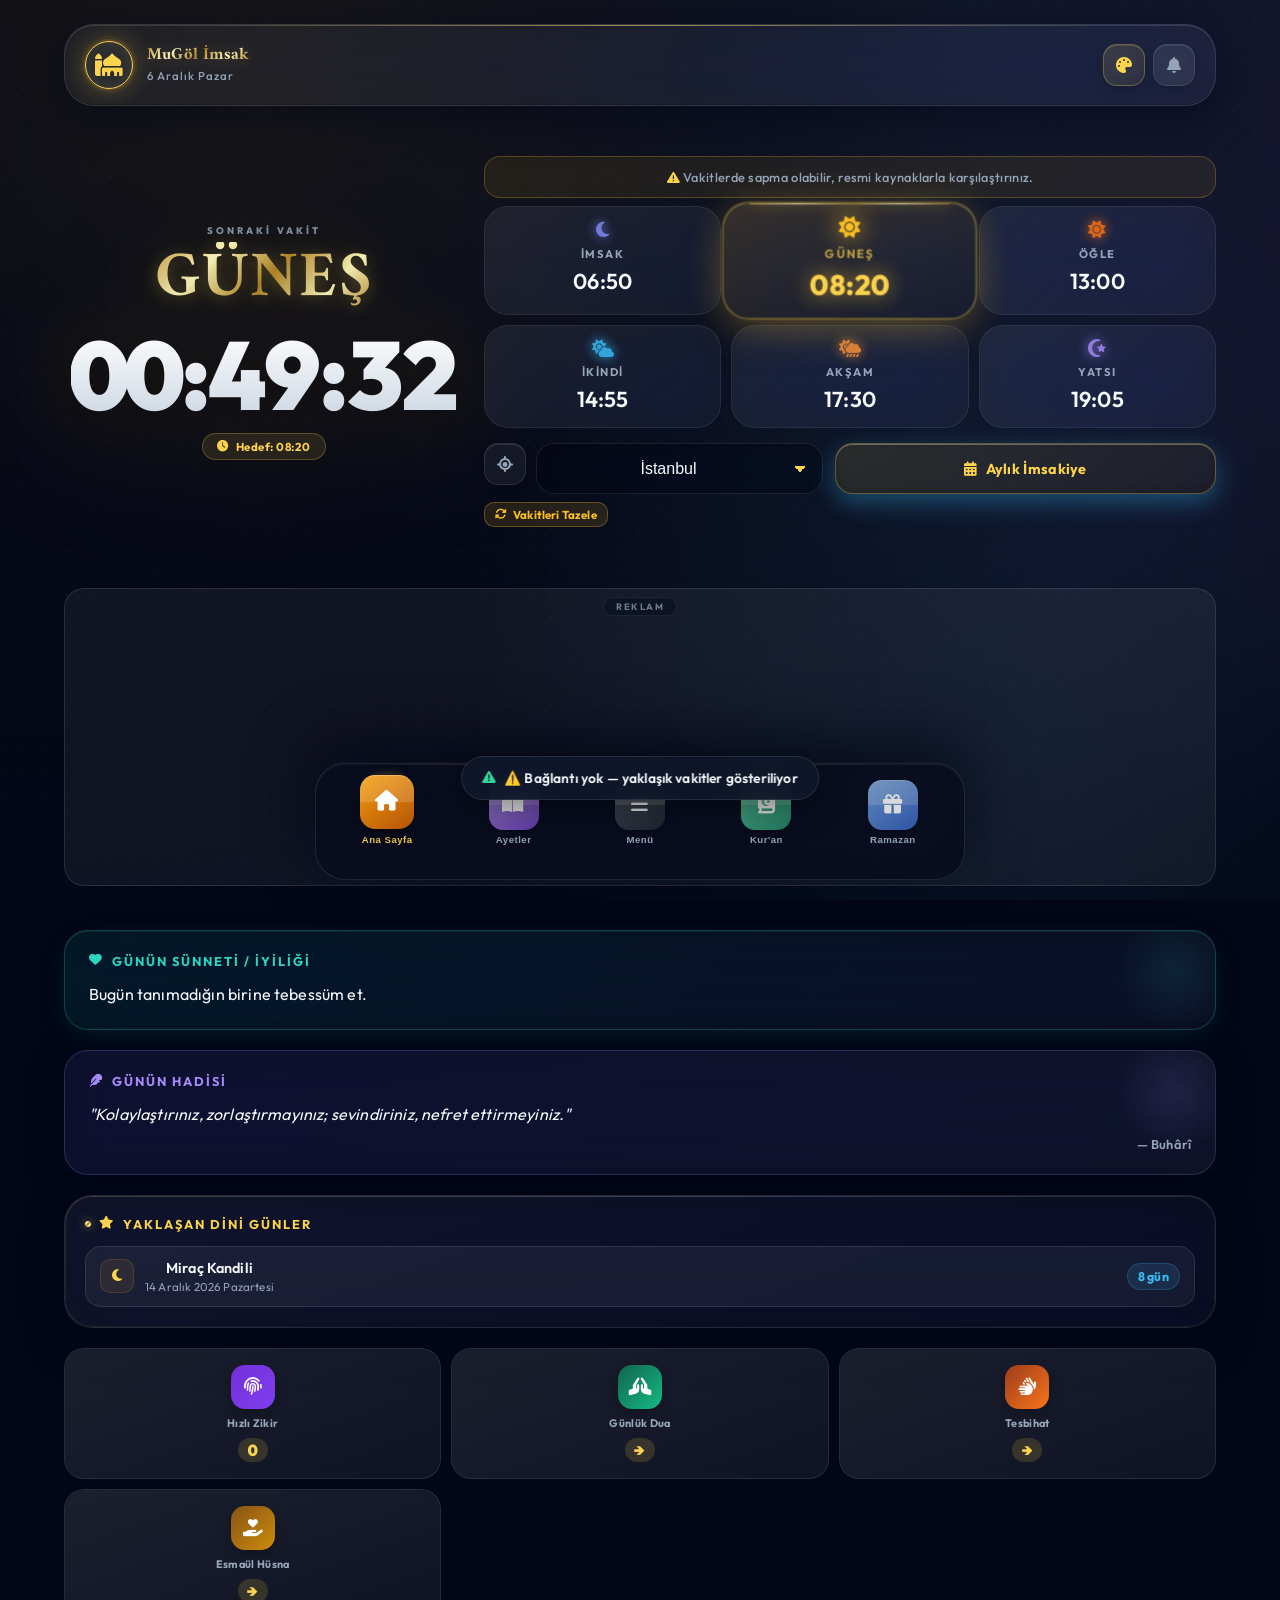
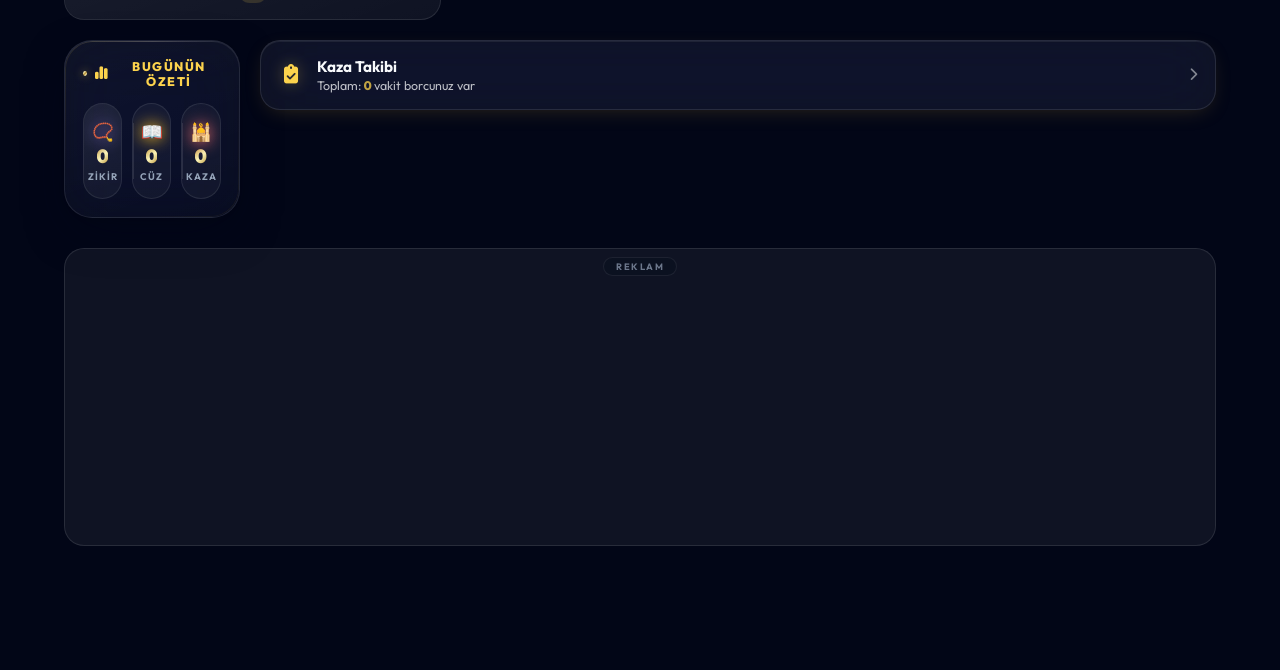
==== commit 1f9286f4: "Add files via upload" ====
--- a/index.html
+++ b/index.html
@@ -1258,7 +1258,13 @@
         let currentTextScale = parseFloat(localStorage.getItem('mugolTextScale')) || 1.0;
         function initSettings() {
             const savedTheme = localStorage.getItem('mugolTheme');
-            if(savedTheme === 'light') { document.body.classList.add('light-mode'); document.getElementById('themeBtn').innerHTML = '<i class="fas fa-moon"></i>'; document.getElementById('themeColorMeta').setAttribute('content', '#f1f5f9'); }
+            if(savedTheme === 'light') {
+                document.body.classList.add('light-mode');
+                const btn = document.getElementById('themeBtn');
+                if (btn) btn.innerHTML = '<i class="fas fa-moon"></i>';
+                const meta = document.getElementById('themeColorMeta');
+                if (meta) meta.setAttribute('content', '#f1f5f9');
+            }
             document.documentElement.style.setProperty('--read-scale', currentTextScale);
         }
         function toggleTheme() {
@@ -1269,22 +1275,26 @@
     // Tema3 (beyaz) ise, light-mode class'ı değil tema'yı değiştir
     if (currentThema === 'tema3') {
         if (typeof setTema === 'function') setTema('tema1');
-        btn.innerHTML = '<i class="fas fa-sun"></i>';
+        if (btn) btn.innerHTML = '<i class="fas fa-sun"></i>';
         return;
     }
     body.classList.toggle('light-mode');
     if(body.classList.contains('light-mode')) {
         localStorage.setItem('mugolTheme', 'light');
-        btn.innerHTML = '<i class="fas fa-moon"></i>';
-        meta.setAttribute('content', '#f1f5f9');
+        if (btn) btn.innerHTML = '<i class="fas fa-moon"></i>';
+        if (meta) meta.setAttribute('content', '#f1f5f9');
     } else {
         localStorage.setItem('mugolTheme', 'dark');
-        btn.innerHTML = '<i class="fas fa-sun"></i>';
-        meta.setAttribute('content', '#020617');
+        if (btn) btn.innerHTML = '<i class="fas fa-sun"></i>';
+        if (meta) meta.setAttribute('content', '#020617');
     }
 }
         function changeFontSize(val) { currentTextScale += val; if(currentTextScale < 0.8) currentTextScale = 0.8; if(currentTextScale > 1.6) currentTextScale = 1.6; document.documentElement.style.setProperty('--read-scale', currentTextScale); localStorage.setItem('mugolTextScale', currentTextScale); }
-        initSettings();
+        if (document.readyState === 'loading') {
+            document.addEventListener('DOMContentLoaded', initSettings);
+        } else {
+            initSettings();
+        }
 
         let isVibrationEnabled = JSON.parse(localStorage.getItem('mugolVib')) ?? true;
         document.getElementById('vibStatus').innerText = isVibrationEnabled ? 'Açık' : 'Kapalı';
@@ -1814,26 +1824,31 @@
 
         window.onload = () => {
             document.getElementById('dateText').innerText = new Date().toLocaleDateString('tr-TR', {day:'numeric', month:'long', weekday:'long'});
-            
-            // Verileri Yükle
-            fetchSozler(); 
-            fetchPeygamberler(); 
-            fetchSureler(); 
-            fetchCumaSozler();
-            loadCumaKartlar(); 
-            
-            shuffleEsma(); renderTesbihat(); renderDualar(); renderCuz();
-            renderZikirs(); renderKaza(); renderEvents(); renderSoundSettings();
-
-            const todayIndex = Math.floor(Date.now() / 86400000) % sunnahList.length;
-            document.getElementById('dailySunnah').innerText = sunnahList[todayIndex];
-            renderDailyHadis();
-
+
+            // ÖNCELİK: Vakit ekranını (sayaç, imsak/güneş/öğle) en hızlı şekilde göster.
+            // Şehir listesini kur ve vakit verisini hemen çekmeye başla.
             const sel = document.getElementById('citySelect'); sel.innerHTML = ""; cities.sort((a,b)=>a.n.localeCompare(b.n,'tr'));
             cities.forEach(x => { let op = document.createElement('option'); op.value = x.c; op.text = x.n; sel.add(op); });
             const saved = localStorage.getItem('mugolCity') || "Istanbul"; sel.value = saved;
             sel.onchange = () => { localStorage.setItem('mugolCity', sel.value); getData(sel.value); }
             getData(saved);
+
+            // İKİNCİL: Diğer sekmeler/içerikler (Ayetler, Kur'an, Cuma kartları vb.) hemen
+            // gerekli değil; ana thread'i bloklamamak için bir sonraki tick'e ertelenir.
+            setTimeout(() => {
+                fetchSozler();
+                fetchPeygamberler();
+                fetchSureler();
+                fetchCumaSozler();
+                loadCumaKartlar();
+
+                shuffleEsma(); renderTesbihat(); renderDualar(); renderCuz();
+                renderZikirs(); renderKaza(); renderEvents(); renderSoundSettings();
+
+                const todayIndex = Math.floor(Date.now() / 86400000) % sunnahList.length;
+                document.getElementById('dailySunnah').innerText = sunnahList[todayIndex];
+                renderDailyHadis();
+            }, 0);
         };
 
         const esmaList =[{ar:"الله", tr:"Allah", m:"Eşi benzeri olmayan tek ilah."},{ar:"الرَّحْمَن", tr:"Er-Rahman", m:"Bütün mahlükata merhamet eden."},{ar:"الْمَلِك", tr:"El-Melik", m:"Mülkün gerçek sahibi."}];
@@ -1858,16 +1873,62 @@
             const ldr=document.getElementById('loader');
             ldr.style.display='block'; ldr.innerHTML='<i class="fas fa-circle-notch fa-spin"></i> Veriler Yükleniyor...';
             const now=new Date(), ikck=`${now.getFullYear()}-${String(now.getMonth()+1).padStart(2,'0')}`, lsKey=`mugol_vc_${cityValue}_${ikck}`;
+
+            // ADIM 1: Ekranın asla boş/donmuş kalmaması için HEMEN bir şey göster.
+            let shownImmediately = false;
             try {
-                const cached=localStorage.getItem(lsKey);
-                if(cached){const p=JSON.parse(cached);if(p&&p.length>0){monthlyDataCache=p;imsakiyeDataCache[ikck]=p;updateForToday(p);ldr.style.display='none';setTimeout(async()=>{try{const r=await _fetchT(`https://api.aladhan.com/v1/calendarByCity?city=${encodeURIComponent(cityValue)}&country=Turkey&method=13&month=${now.getMonth()+1}&year=${now.getFullYear()}`,12000);const j=await r.json();if(j.code===200&&j.data?.length>0){const f=j.data.map(i=>aladhanToDiyanetFormat(i));monthlyDataCache=f;imsakiyeDataCache[ikck]=f;localStorage.setItem(lsKey,JSON.stringify(f));updateForToday(f);}}catch(e){}},1500);return;}}
+                const cached = localStorage.getItem(lsKey);
+                if (cached) {
+                    const p = JSON.parse(cached);
+                    if (p && p.length > 0) {
+                        monthlyDataCache = p; imsakiyeDataCache[ikck] = p;
+                        updateForToday(p);
+                        shownImmediately = true;
+                    }
+                }
             } catch(e) {}
-            let ok=false;
-            if(!ok){try{const r=await _fetchT(`https://api.aladhan.com/v1/calendarByCity?city=${encodeURIComponent(cityValue)}&country=Turkey&method=13&month=${now.getMonth()+1}&year=${now.getFullYear()}`,10000);const j=await r.json();if(j.code===200&&j.data?.length>0){monthlyDataCache=j.data.map(i=>aladhanToDiyanetFormat(i));imsakiyeDataCache[ikck]=monthlyDataCache;try{localStorage.setItem(lsKey,JSON.stringify(monthlyDataCache));}catch(e){}updateForToday(monthlyDataCache);ok=true;}}catch(e){}}
-            if(!ok){try{const dData=await denemeDiyanetFetch(cityValue);monthlyDataCache=dData;imsakiyeDataCache[ikck]=dData;try{localStorage.setItem(lsKey,JSON.stringify(dData));}catch(e){}updateForToday(dData);ok=true;}catch(e){}}
-            if(!ok){try{const vData=await fallbackVercelFetch(cityValue);monthlyDataCache=vData;imsakiyeDataCache[ikck]=vData;try{localStorage.setItem(lsKey,JSON.stringify(vData));}catch(e){}updateForToday(vData);ok=true;}catch(e){}}
-            if(!ok){const off=_getOfflineVakit();monthlyDataCache=off;updateForToday(off);try{showToast('⚠️ Bağlantı yok — yaklaşık vakitler gösteriliyor','fa-triangle-exclamation');}catch(e){}}
-            ldr.style.display='none'; ldr.innerHTML='<i class="fas fa-circle-notch fa-spin"></i> Veriler Güncelleniyor...';
+            if (!shownImmediately) {
+                const off = _getOfflineVakit();
+                monthlyDataCache = off;
+                updateForToday(off);
+            }
+            ldr.style.display='none';
+
+            // ADIM 2: Arka planda güncel veriyi çekmeyi dene (kullanıcıyı bekletmeden).
+            const aladhanUrl = `https://api.aladhan.com/v1/calendarByCity?city=${encodeURIComponent(cityValue)}&country=Turkey&method=13&month=${now.getMonth()+1}&year=${now.getFullYear()}`;
+
+            const tryAladhan = async () => {
+                const r = await _fetchT(aladhanUrl, 7000);
+                const j = await r.json();
+                if (j.code === 200 && j.data?.length > 0) return j.data.map(i => aladhanToDiyanetFormat(i));
+                throw new Error('Aladhan boş döndü');
+            };
+            const tryDiyanet = () => _withTimeout(denemeDiyanetFetch(cityValue), 9000);
+            const tryVercel = () => _withTimeout(fallbackVercelFetch(cityValue), 7000);
+
+            const sources = [tryAladhan, tryDiyanet, tryVercel];
+            for (const src of sources) {
+                try {
+                    const data = await src();
+                    if (data && data.length > 0) {
+                        monthlyDataCache = data; imsakiyeDataCache[ikck] = data;
+                        try { localStorage.setItem(lsKey, JSON.stringify(data)); } catch(e) {}
+                        updateForToday(data);
+                        return;
+                    }
+                } catch(e) { /* sıradaki kaynağa geç */ }
+            }
+
+            if (!shownImmediately) {
+                try { showToast('⚠️ Bağlantı yok — yaklaşık vakitler gösteriliyor', 'fa-triangle-exclamation'); } catch(e) {}
+            }
+        }
+
+        function _withTimeout(promise, ms) {
+            return Promise.race([
+                promise,
+                new Promise((_, reject) => setTimeout(() => reject(new Error('timeout')), ms))
+            ]);
         }
         function updateForToday(dataArray) { let d = new Date(); let todayStr = `${String(d.getDate()).padStart(2, '0')}.${String(d.getMonth() + 1).padStart(2, '0')}.${d.getFullYear()}`; let todayData = dataArray.find(v => v.MiladiTarihKisa === todayStr) || dataArray[0]; updateView(todayData); }
         
@@ -1897,6 +1958,7 @@
             const tr = {'Imsak':'İmsak','Sunrise':'Güneş','Dhuhr':'Öğle','Asr':'İkindi','Maghrib':'Akşam','Isha':'Yatsı'}; 
             const dayStr = new Date().toDateString();
             function tick() { 
+              try {
                 let now = new Date(); 
                 // Gün değişti mi? (gece yarısını geçtiyse vakitleri yeniden çek)
                 if (now.toDateString() !== dayStr) {
@@ -1919,15 +1981,22 @@
                     } 
                 } 
                 for(let k in times) { 
+                    if (!times[k] || typeof times[k] !== 'string' || times[k].indexOf(':') === -1) continue;
                     let[h,m] = times[k].split(':'); let d = new Date(); d.setHours(h,m,0,0); let diff = d - now; 
                     if(diff > 0 && diff < min) { min = diff; target = d; name = k; } 
                 } 
-                if(!target) { let[h,m] = times['Imsak'].split(':'); target = new Date(); target.setDate(target.getDate()+1); target.setHours(h,m,0,0); name = 'Imsak'; } 
+                if(!target && times['Imsak'] && times['Imsak'].indexOf(':') !== -1) { let[h,m] = times['Imsak'].split(':'); target = new Date(); target.setDate(target.getDate()+1); target.setHours(h,m,0,0); name = 'Imsak'; } 
+                if(!target) { document.getElementById('counter').innerText = '--:--:--'; return; }
                 document.getElementById('nextName').innerText = tr[name]; document.querySelectorAll('.v-box').forEach(x=>x.classList.remove('active')); 
                 let ab = document.getElementById('box-'+name); if(ab) ab.classList.add('active'); 
                 let rem = target - now; let h = Math.floor(rem/3600000); let m = Math.floor((rem%3600000)/60000); let s = Math.floor((rem%60000)/1000); 
                 document.getElementById('counter').innerText = `${h<10?'0'+h:h}:${m<10?'0'+m:m}:${s<10?'0'+s:s}`; 
                 document.getElementById('infoBadge').innerHTML = `<i class="fas fa-clock"></i> Hedef: ${times[name]}`; 
+              } catch(err) {
+                // Beklenmedik bir hata olursa sayaç sessizce takılı kalmasın,
+                // en azından interval canlı kalsın ve bir sonraki saniyede tekrar denensin.
+                console.error('Sayaç hatası:', err);
+              }
             } 
             tick(); timerInt = setInterval(tick, 1000); 
         }
@@ -3150,7 +3219,18 @@
 
         /* ══════ KUR'AN SURELER ══════ */
         const _SURELER=[{no:1,ad:'Fatiha',ayet:7},{no:2,ad:'Bakara',ayet:286},{no:3,ad:'Âl-i İmrân',ayet:200},{no:4,ad:'Nisâ',ayet:176},{no:5,ad:'Mâide',ayet:120},{no:6,ad:'Enâm',ayet:165},{no:7,ad:'A\'râf',ayet:206},{no:8,ad:'Enfâl',ayet:75},{no:9,ad:'Tevbe',ayet:129},{no:10,ad:'Yûnus',ayet:109},{no:11,ad:'Hûd',ayet:123},{no:12,ad:'Yûsuf',ayet:111},{no:13,ad:'Ra\'d',ayet:43},{no:14,ad:'İbrâhîm',ayet:52},{no:15,ad:'Hicr',ayet:99},{no:16,ad:'Nahl',ayet:128},{no:17,ad:'İsrâ',ayet:111},{no:18,ad:'Kehf',ayet:110},{no:19,ad:'Meryem',ayet:98},{no:20,ad:'Tâhâ',ayet:135},{no:21,ad:'Enbiyâ',ayet:112},{no:22,ad:'Hac',ayet:78},{no:23,ad:'Mü\'minûn',ayet:118},{no:24,ad:'Nûr',ayet:64},{no:25,ad:'Furkân',ayet:77},{no:26,ad:'Şuarâ',ayet:227},{no:27,ad:'Neml',ayet:93},{no:28,ad:'Kasas',ayet:88},{no:29,ad:'Ankebût',ayet:69},{no:30,ad:'Rûm',ayet:60},{no:31,ad:'Lokmân',ayet:34},{no:32,ad:'Secde',ayet:30},{no:33,ad:'Ahzâb',ayet:73},{no:34,ad:'Sebe',ayet:54},{no:35,ad:'Fâtır',ayet:45},{no:36,ad:'Yâsin',ayet:83},{no:37,ad:'Sâffât',ayet:182},{no:38,ad:'Sâd',ayet:88},{no:39,ad:'Zümer',ayet:75},{no:40,ad:'Mü\'min',ayet:85},{no:41,ad:'Fussilet',ayet:54},{no:42,ad:'Şûrâ',ayet:53},{no:43,ad:'Zuhruf',ayet:89},{no:44,ad:'Duhân',ayet:59},{no:45,ad:'Câsiye',ayet:37},{no:46,ad:'Ahkâf',ayet:35},{no:47,ad:'Muhammed',ayet:38},{no:48,ad:'Fetih',ayet:29},{no:49,ad:'Hucurât',ayet:18},{no:50,ad:'Kâf',ayet:45},{no:51,ad:'Zâriyât',ayet:60},{no:52,ad:'Tûr',ayet:49},{no:53,ad:'Necm',ayet:62},{no:54,ad:'Kamer',ayet:55},{no:55,ad:'Rahmân',ayet:78},{no:56,ad:'Vâkıa',ayet:96},{no:57,ad:'Hadîd',ayet:29},{no:58,ad:'Mücâdele',ayet:22},{no:59,ad:'Haşr',ayet:24},{no:60,ad:'Mümtehine',ayet:13},{no:61,ad:'Saf',ayet:14},{no:62,ad:'Cuma',ayet:11},{no:63,ad:'Münâfikûn',ayet:11},{no:64,ad:'Tegâbün',ayet:18},{no:65,ad:'Talâk',ayet:12},{no:66,ad:'Tahrîm',ayet:12},{no:67,ad:'Mülk',ayet:30},{no:68,ad:'Kalem',ayet:52},{no:69,ad:'Hâkka',ayet:52},{no:70,ad:'Meâric',ayet:44},{no:71,ad:'Nûh',ayet:28},{no:72,ad:'Cin',ayet:28},{no:73,ad:'Müzzemmil',ayet:20},{no:74,ad:'Müddessir',ayet:56},{no:75,ad:'Kıyâme',ayet:40},{no:76,ad:'İnsân',ayet:31},{no:77,ad:'Mürselât',ayet:50},{no:78,ad:'Nebe',ayet:40},{no:79,ad:'Nâzi\'ât',ayet:46},{no:80,ad:'Abese',ayet:42},{no:81,ad:'Tekvîr',ayet:29},{no:82,ad:'İnfitâr',ayet:19},{no:83,ad:'Mutaffifîn',ayet:36},{no:84,ad:'İnşikâk',ayet:25},{no:85,ad:'Burûc',ayet:22},{no:86,ad:'Târık',ayet:17},{no:87,ad:'A\'lâ',ayet:19},{no:88,ad:'Gâşiye',ayet:26},{no:89,ad:'Fecr',ayet:30},{no:90,ad:'Beled',ayet:20},{no:91,ad:'Şems',ayet:15},{no:92,ad:'Leyl',ayet:21},{no:93,ad:'Duhâ',ayet:11},{no:94,ad:'İnşirâh',ayet:8},{no:95,ad:'Tîn',ayet:8},{no:96,ad:'Alak',ayet:19},{no:97,ad:'Kadr',ayet:5},{no:98,ad:'Beyyine',ayet:8},{no:99,ad:'Zilzâl',ayet:8},{no:100,ad:'Âdiyât',ayet:11},{no:101,ad:'Kâria',ayet:11},{no:102,ad:'Tekâsür',ayet:8},{no:103,ad:'Asr',ayet:3},{no:104,ad:'Hümeze',ayet:9},{no:105,ad:'Fîl',ayet:5},{no:106,ad:'Kureyş',ayet:4},{no:107,ad:'Mâûn',ayet:7},{no:108,ad:'Kevser',ayet:3},{no:109,ad:'Kâfirûn',ayet:6},{no:110,ad:'Nasr',ayet:3},{no:111,ad:'Tebbet',ayet:5},{no:112,ad:'İhlâs',ayet:4},{no:113,ad:'Felak',ayet:5},{no:114,ad:'Nâs',ayet:6}];
-        function renderSureler(liste){const g=document.getElementById('kuranSurelerGrid');if(!g)return;g.innerHTML=liste.map(s=>`<a href="https://kuran.diyanet.gov.tr/mushaf#${s.no}" target="_blank" class="kuran-sure-kart"><span class="ks-no">${s.no}</span><span class="ks-info"><span class="ks-ad">${s.ad}</span><span class="ks-ayet">${s.ayet} ayet</span></span></a>`).join('');}
+        function _sureSlug(ad){
+            // Diyanet mushaf URL'i Türkçe karakterleri ve aksanları sadeleştirilmiş,
+            // kesme işaretsiz, küçük harfli bir slug bekliyor (örn. "A'râf" -> "araf", "Fâtiha" -> "fatiha").
+            return ad
+                .toLocaleLowerCase('tr-TR')
+                .replace(/['’]/g, '')
+                .replace(/â/g, 'a').replace(/î/g, 'i').replace(/û/g, 'u').replace(/ô/g, 'o').replace(/ê/g, 'e')
+                .replace(/ç/g, 'c').replace(/ğ/g, 'g').replace(/ı/g, 'i').replace(/ö/g, 'o').replace(/ş/g, 's').replace(/ü/g, 'u')
+                .replace(/[^a-z0-9]+/g, '-')
+                .replace(/^-+|-+$/g, '');
+        }
+        function renderSureler(liste){const g=document.getElementById('kuranSurelerGrid');if(!g)return;g.innerHTML=liste.map(s=>`<a href="https://kuran.diyanet.gov.tr/mushaf/kuran-meal-2/${_sureSlug(s.ad)}-suresi-${s.no}/ayet-1/diyanet-isleri-baskanligi-meali-1" target="_blank" class="kuran-sure-kart"><span class="ks-no">${s.no}</span><span class="ks-info"><span class="ks-ad">${s.ad}</span><span class="ks-ayet">${s.ayet} ayet</span></span></a>`).join('');}
         function filterSureler(q){renderSureler(_SURELER.filter(s=>s.ad.toLowerCase().includes(q.toLowerCase())||String(s.no).includes(q)));}
 
         /* ══════ SEKME GEÇİŞ HOOK ══════ */
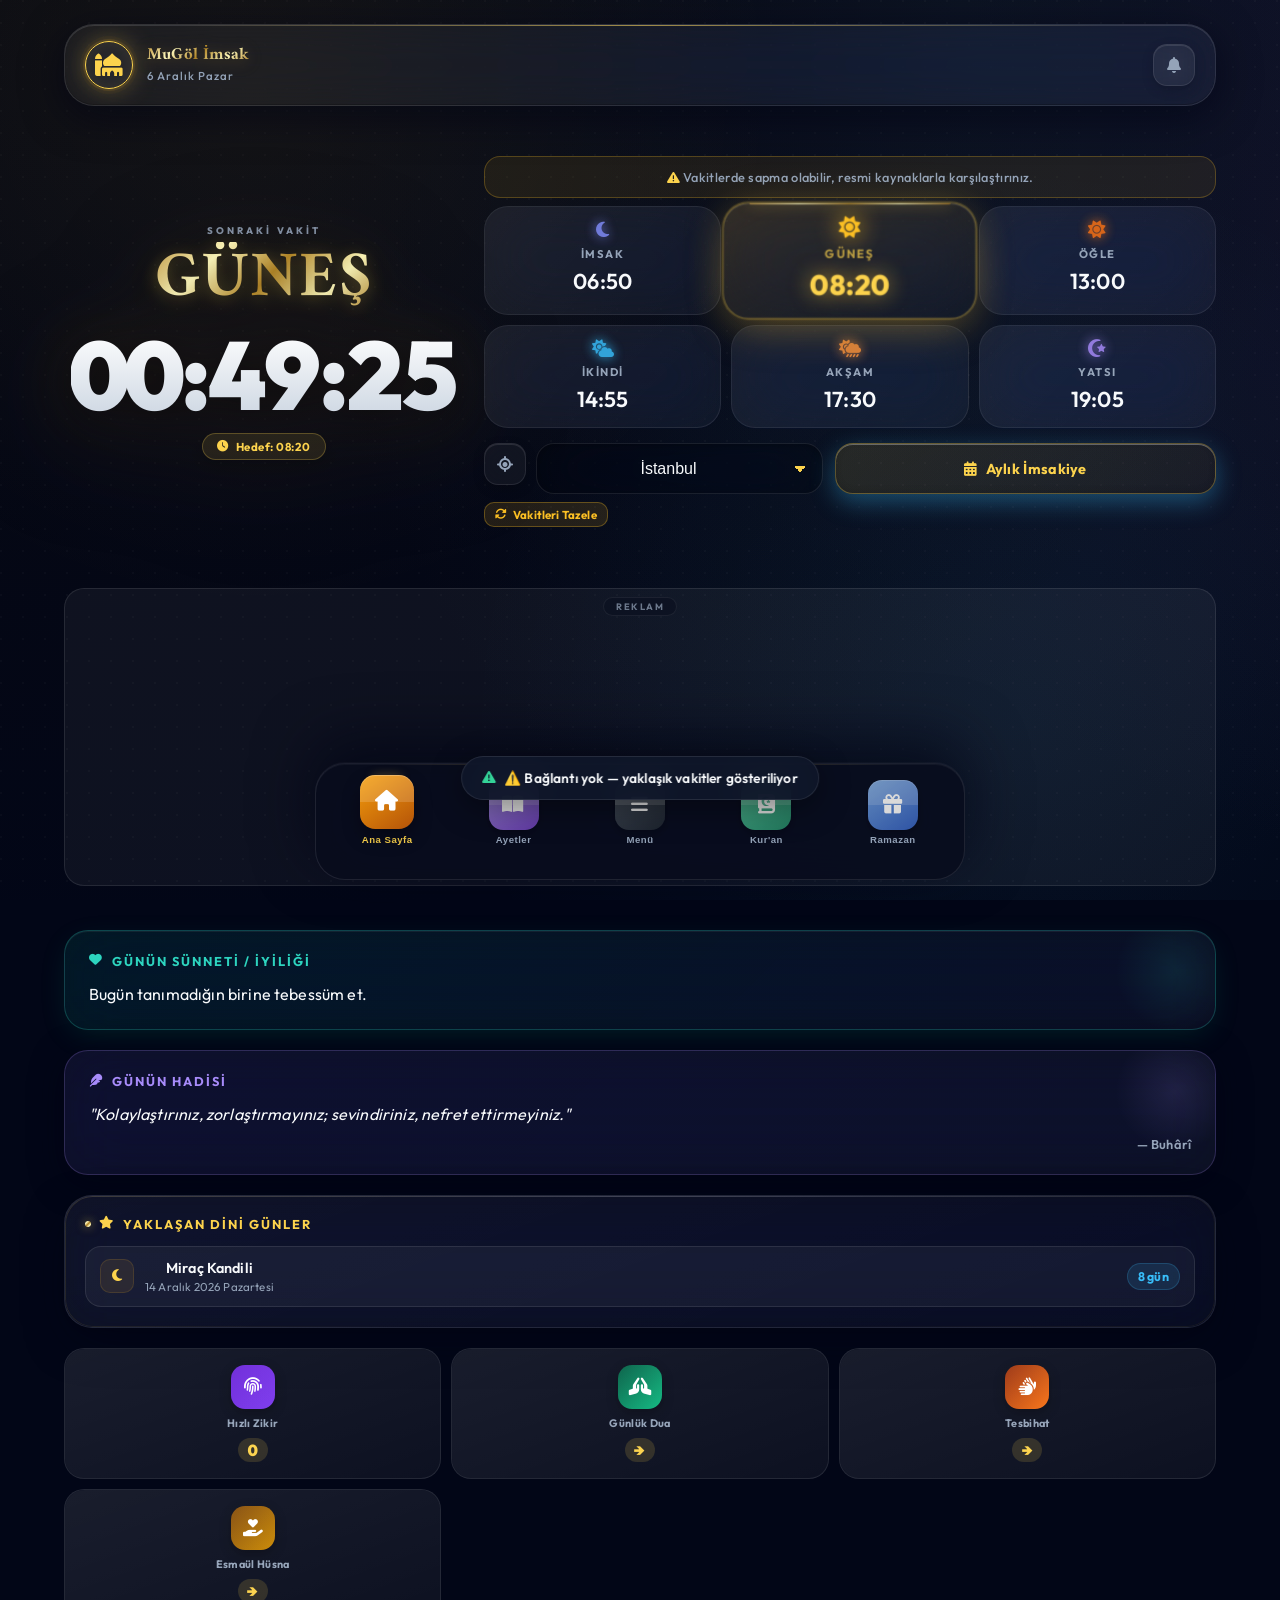
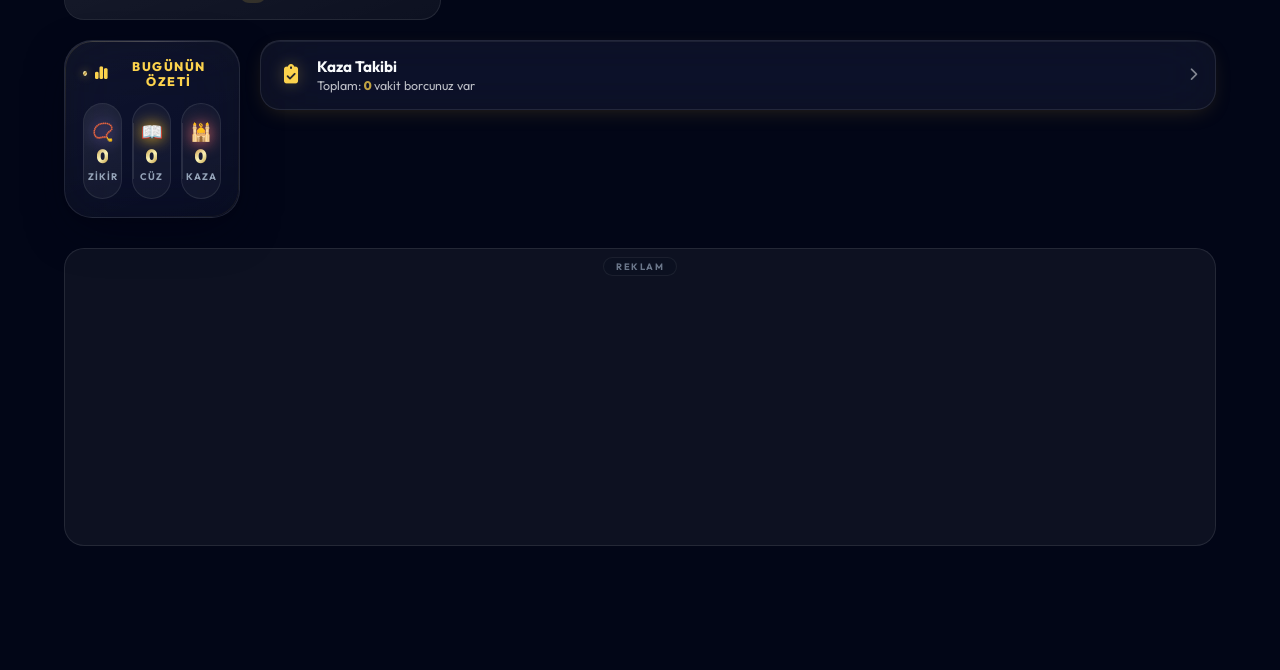
==== commit 0a71bdc1: "Add files via upload" ====
--- a/index.html
+++ b/index.html
@@ -46,10 +46,10 @@
     <!-- Google AdSense -->
     <script async src="https://pagead2.googlesyndication.com/pagead/js/adsbygoogle.js?client=ca-pub-1880946354382681" crossorigin="anonymous"></script>
 </head>
-<body data-theme="tema1">
+<body>
 <script>
 // Sayfa yanıp sönmesini önlemek için temayı hemen uygula
-(function(){var t=localStorage.getItem('mugol_tema')||'tema1';document.body.setAttribute('data-theme',t);})();
+(function(){if(localStorage.getItem('mugolTheme')==='light'){document.body.classList.add('light-mode');}})();
 </script>
 
     <audio id="silentAudio" loop><source src="[data-uri]" type="audio/mpeg"></audio>
@@ -174,9 +174,6 @@
                 </div>
             </div>
             <div style="display:flex; gap:8px">
-                <button class="btn-icon tema-btn" onclick="openTemaSekici()" title="Tema Seç" style="position:relative;">
-                    <i class="fas fa-palette"></i>
-                </button>
                 <button class="btn-icon" id="notifyBtn" onclick="enablePersistentMode()" title="Bildirim ve Sayaç"><i class="fas fa-bell"></i></button>
             </div>
         </header>
@@ -1271,13 +1268,6 @@
     const body = document.body;
     const btn = document.getElementById('themeBtn');
     const meta = document.getElementById('themeColorMeta');
-    const currentThema = body.getAttribute('data-theme') || 'tema1';
-    // Tema3 (beyaz) ise, light-mode class'ı değil tema'yı değiştir
-    if (currentThema === 'tema3') {
-        if (typeof setTema === 'function') setTema('tema1');
-        if (btn) btn.innerHTML = '<i class="fas fa-sun"></i>';
-        return;
-    }
     body.classList.toggle('light-mode');
     if(body.classList.contains('light-mode')) {
         localStorage.setItem('mugolTheme', 'light');
@@ -3279,206 +3269,6 @@
     })();
     </script>
 
-    <!-- ════ TEMA SEÇİCİ MODAL ════ -->
-    <div id="temaSekiciModal" onclick="closeTemaSekici(event)">
-        <div class="tema-modal-inner" onclick="event.stopPropagation()">
-            <div class="tema-modal-handle"></div>
-            <div class="tema-modal-title">
-                <i class="fas fa-palette" style="color:var(--gold-text);"></i>
-                Tema Seç
-            </div>
-            <div class="tema-grid">
-                <!-- TEMA 1 -->
-                <div class="tema-kart" id="temaKart1" onclick="setTema('tema1')">
-                    <div class="tema-preview tema-p1">
-                        <div class="tema-preview-counter" style="color:#fcd34d;">00:57</div>
-                        <div class="tema-preview-label" style="color:#94a3b8;">vaktin çıkmasına</div>
-                        <div class="tema-preview-bar">
-                            <span style="background:#818cf8;"></span>
-                            <span style="background:#fbbf24;"></span>
-                            <span style="background:#f97316;"></span>
-                        </div>
-                    </div>
-                    <div class="tema-label" style="background:#030918; color:#94a3b8;">🌙 Klasik Gece</div>
-                </div>
-                <!-- TEMA 2 -->
-                <div class="tema-kart" id="temaKart2" onclick="setTema('tema2')">
-                    <div class="tema-preview tema-p2">
-                        <div class="tema-preview-counter" style="color:#2dd4bf;">00:57</div>
-                        <div class="tema-preview-label" style="color:#94a3b8;">vaktin çıkmasına</div>
-                        <div class="tema-preview-bar">
-                            <span style="background:#818cf8;"></span>
-                            <span style="background:#2dd4bf;"></span>
-                            <span style="background:#34d399;"></span>
-                        </div>
-                    </div>
-                    <div class="tema-label" style="background:#0b1c20; color:#2dd4bf;">🩵 Teal</div>
-                </div>
-                <!-- TEMA 3 -->
-                <div class="tema-kart" id="temaKart3" onclick="setTema('tema3')">
-                    <div class="tema-preview tema-p3">
-                        <div class="tema-preview-counter" style="color:#d97706;">00:57</div>
-                        <div class="tema-preview-label" style="color:#64748b;">vaktin çıkmasına</div>
-                        <div class="tema-preview-bar">
-                            <span style="background:#d97706;"></span>
-                            <span style="background:#f59e0b;"></span>
-                            <span style="background:#b45309;"></span>
-                        </div>
-                    </div>
-                    <div class="tema-label" style="background:#e9eef4; color:#64748b;">☀️ Beyaz</div>
-                </div>
-                <!-- TEMA 4 -->
-                <div class="tema-kart" id="temaKart4" onclick="setTema('tema4')">
-                    <div class="tema-preview tema-p4">
-                        <div class="tema-preview-counter" style="color:#34d399;">00:57</div>
-                        <div class="tema-preview-label" style="color:#6ee7b7;">vaktin çıkmasına</div>
-                        <div class="tema-preview-bar">
-                            <span style="background:#10b981;"></span>
-                            <span style="background:#34d399;"></span>
-                            <span style="background:#6ee7b7;"></span>
-                        </div>
-                    </div>
-                    <div class="tema-label" style="background:#051510; color:#6ee7b7;">🌿 Zümrüt</div>
-                </div>
-                <!-- TEMA 5 -->
-                <div class="tema-kart" id="temaKart5" onclick="setTema('tema5')">
-                    <div class="tema-preview tema-p5">
-                        <div class="tema-preview-counter" style="color:#a78bfa;">00:57</div>
-                        <div class="tema-preview-label" style="color:#c4b5fd;">vaktin çıkmasına</div>
-                        <div class="tema-preview-bar">
-                            <span style="background:#7c3aed;"></span>
-                            <span style="background:#a78bfa;"></span>
-                            <span style="background:#c4b5fd;"></span>
-                        </div>
-                    </div>
-                    <div class="tema-label" style="background:#0e0620; color:#c4b5fd;">💜 Lila</div>
-                </div>
-                <!-- TEMA 6 -->
-                <div class="tema-kart" id="temaKart6" onclick="setTema('tema6')">
-                    <div class="tema-preview tema-p6">
-                        <div class="tema-preview-counter" style="color:#fca5a5;">00:57</div>
-                        <div class="tema-preview-label" style="color:#fca5a5;">vaktin çıkmasına</div>
-                        <div class="tema-preview-bar">
-                            <span style="background:#dc2626;"></span>
-                            <span style="background:#fca5a5;"></span>
-                            <span style="background:#fecaca;"></span>
-                        </div>
-                    </div>
-                    <div class="tema-label" style="background:#180406; color:#fca5a5;">❤️ Bordo</div>
-                </div>
-                <!-- TEMA 7 -->
-                <div class="tema-kart" id="temaKart7" onclick="setTema('tema7')">
-                    <div class="tema-preview tema-p7" style="background:linear-gradient(135deg,#1c1410,#2a1f17);">
-                        <div class="tema-preview-counter" style="color:#fbbf24;">00:57</div>
-                        <div class="tema-preview-label" style="color:#d6b89a;">vaktin çıkmasına</div>
-                        <div class="tema-preview-bar">
-                            <span style="background:#b45309;"></span>
-                            <span style="background:#fbbf24;"></span>
-                            <span style="background:#fde68a;"></span>
-                        </div>
-                    </div>
-                    <div class="tema-label" style="background:#20160f; color:#fbbf24;">☕ Kahve</div>
-                </div>
-                <!-- TEMA 8 -->
-                <div class="tema-kart" id="temaKart8" onclick="setTema('tema8')">
-                    <div class="tema-preview tema-p8" style="background:linear-gradient(135deg,#04111c,#0a2436);">
-                        <div class="tema-preview-counter" style="color:#38bdf8;">00:57</div>
-                        <div class="tema-preview-label" style="color:#93c5fd;">vaktin çıkmasına</div>
-                        <div class="tema-preview-bar">
-                            <span style="background:#0284c7;"></span>
-                            <span style="background:#38bdf8;"></span>
-                            <span style="background:#7dd3fc;"></span>
-                        </div>
-                    </div>
-                    <div class="tema-label" style="background:#06192a; color:#38bdf8;">🌊 Okyanus</div>
-                </div>
-            </div>
-
-        </div>
-    </div>
-
-    <!-- ════ TEMA SEÇİCİ JAVASCRIPT ════ -->
-    <script>
-    (function() {
-        /* ── Tema uygula ── */
-        function applyTema(t) {
-            document.body.setAttribute('data-theme', t);
-            localStorage.setItem('mugol_tema', t);
-            // Aktif kart işaretle
-            document.querySelectorAll('.tema-kart').forEach(function(k) {
-                k.classList.remove('aktif');
-            });
-            var aktif = document.getElementById('temaKart' + t.replace('tema', ''));
-            if (aktif) aktif.classList.add('aktif');
-        }
-
-        window.setTema = function(t) {
-            applyTema(t);
-            // Küçük dokunuş geri bildirimi
-            if (navigator.vibrate) navigator.vibrate(30);
-        };
-
-        window.openTemaSekici = function() {
-            var m = document.getElementById('temaSekiciModal');
-            m.classList.add('show');
-            // Light mode durumunu güncelle
-            updateLightModeUI();
-        };
-
-        window.closeTemaSekici = function(e) {
-            if (!e || e.target === document.getElementById('temaSekiciModal')) {
-                document.getElementById('temaSekiciModal').classList.remove('show');
-            }
-        };
-
-        window.toggleThemeFromModal = function() {
-            // Mevcut toggleTheme fonksiyonunu çağır
-            if (typeof toggleTheme === 'function') toggleTheme();
-            setTimeout(updateLightModeUI, 50);
-        };
-
-        function updateLightModeUI() {
-            var isLight = document.body.classList.contains('light-mode');
-            var lbl = document.getElementById('lightModeLabel');
-            var thumb = document.getElementById('lightModeThumb');
-            var toggle = document.getElementById('lightModeToggle');
-            if (lbl) lbl.textContent = isLight ? 'Şu an: Açık' : 'Şu an: Koyu';
-            if (thumb) {
-                thumb.style.transform = isLight ? 'translateX(22px)' : 'translateX(0)';
-                thumb.style.background = isLight ? '#fcd34d' : '#94a3b8';
-            }
-            if (toggle) toggle.style.background = isLight ? 'rgba(252,211,77,0.3)' : 'var(--glass-border)';
-        }
-
-        /* ── Kayıtlı temayı yükle ── */
-        document.addEventListener('DOMContentLoaded', function() {
-            var savedTema = localStorage.getItem('mugol_tema') || 'tema1';
-            applyTema(savedTema);
-            updateLightModeUI();
-
-            // Light mode değişimlerini izle (MutationObserver)
-            var observer = new MutationObserver(function() { updateLightModeUI(); });
-            observer.observe(document.body, { attributes: true, attributeFilter: ['class'] });
-        });
-
-        /* ── Swipe ile modal kapat ── */
-        var startY = 0;
-        var modalInner = null;
-        document.addEventListener('DOMContentLoaded', function() {
-            modalInner = document.querySelector('.tema-modal-inner');
-            if (!modalInner) return;
-            modalInner.addEventListener('touchstart', function(e) {
-                startY = e.touches[0].clientY;
-            }, { passive: true });
-            modalInner.addEventListener('touchmove', function(e) {
-                var dy = e.touches[0].clientY - startY;
-                if (dy > 60) {
-                    window.closeTemaSekici();
-                }
-            }, { passive: true });
-        });
-    })();
-    </script>
 
 </body>
 </html>
--- a/style.css
+++ b/style.css
@@ -3935,247 +3935,10 @@
 body.light-mode .kuran-link-item{background:rgba(255,255,255,.9);border-color:rgba(0,0,0,.09)}
 body.light-mode .ks-no{background:rgba(16,185,129,.1);border-color:rgba(16,185,129,.15)}
 
-/* ════════════════════════════════════════════════
-   EZAN VAKTİ PRO — TEMA SİSTEMİ & GÖRSEL GELİŞTİRMELER
-   ════════════════════════════════════════════════ */
-
-/* ── TEMA 1: Klasik Gece (varsayılan) ── */
-body[data-theme="tema1"] {
-    --bg-deep: #020617;
-    --bg-grad-1: hsla(230,35%,6%,1);
-    --bg-grad-2: hsla(225,45%,14%,1);
-    --bg-grad-3: hsla(265,40%,16%,1);
-    --glass-surface: rgba(255,255,255,0.055);
-    --glass-border: rgba(255,255,255,0.10);
-    --gold-text: #fcd34d;
-    --gold-soft: rgba(252,211,77,0.15);
-    --text-main: #f8fafc;
-    --text-muted: #94a3b8;
-    --modal-bg: #0b1120;
-    --input-bg: rgba(0,0,0,0.3);
-    --box-hover: rgba(255,255,255,0.09);
-    --shadow-color: rgba(2,6,23,0.55);
-    --shadow-gold: rgba(252,211,77,0.18);
-    --accent-glow: 0 0 32px rgba(252,211,77,0.22);
-    --box-active-bg: linear-gradient(160deg,rgba(179,135,40,0.18) 0%,rgba(0,0,0,0) 100%);
-    --theme-accent: #fcd34d;
-    --theme-accent2: #b38728;
-    --nav-bg: rgba(11,17,32,0.88);
-    --timer-accent: linear-gradient(135deg,#bf953f,#fcd34d);
-}
-
-/* ── TEMA 2: Teal (Ezan Vakti Pro tarzı) ── */
-body[data-theme="tema2"] {
-    --bg-deep: #0a1a1e;
-    --bg-grad-1: hsla(190,60%,7%,1);
-    --bg-grad-2: hsla(185,55%,14%,1);
-    --bg-grad-3: hsla(175,50%,10%,1);
-    --glass-surface: rgba(0,200,170,0.06);
-    --glass-border: rgba(0,200,170,0.14);
-    --gold-text: #2dd4bf;
-    --gold-soft: rgba(45,212,191,0.15);
-    --text-main: #f0fdf4;
-    --text-muted: #94a3b8;
-    --modal-bg: #0d1f22;
-    --input-bg: rgba(0,0,0,0.3);
-    --box-hover: rgba(45,212,191,0.08);
-    --shadow-color: rgba(0,20,20,0.6);
-    --shadow-gold: rgba(45,212,191,0.2);
-    --accent-glow: 0 0 32px rgba(45,212,191,0.25);
-    --box-active-bg: linear-gradient(160deg,rgba(45,212,191,0.18) 0%,rgba(0,0,0,0) 100%);
-    --theme-accent: #2dd4bf;
-    --theme-accent2: #0d9488;
-    --nav-bg: rgba(10,26,30,0.9);
-    --timer-accent: linear-gradient(135deg,#0d9488,#2dd4bf);
-    --gold-gradient: linear-gradient(135deg,#0d9488,#2dd4bf,#5eead4,#2dd4bf,#0d9488);
-}
-
-/* ── TEMA 3: Beyaz/Analog Saat (Tema 6 tarzı) ── */
-body[data-theme="tema3"] {
-    --bg-deep: #f0f4f8;
-    --bg-grad-1: hsla(215,40%,95%,1);
-    --bg-grad-2: hsla(210,35%,92%,1);
-    --bg-grad-3: hsla(220,30%,89%,1);
-    --glass-surface: rgba(255,255,255,0.85);
-    --glass-border: rgba(0,0,0,0.08);
-    --gold-text: #d97706;
-    --gold-soft: rgba(217,119,6,0.12);
-    --text-main: #0f172a;
-    --text-muted: #64748b;
-    --modal-bg: #f8fafc;
-    --input-bg: rgba(255,255,255,0.9);
-    --box-hover: rgba(255,255,255,0.98);
-    --shadow-color: rgba(0,0,0,0.10);
-    --shadow-gold: rgba(217,119,6,0.15);
-    --accent-glow: 0 0 20px rgba(217,119,6,0.12);
-    --box-active-bg: linear-gradient(160deg,rgba(217,119,6,0.12) 0%,rgba(255,255,255,0.8) 100%);
-    --theme-accent: #d97706;
-    --theme-accent2: #b45309;
-    --nav-bg: rgba(255,255,255,0.92);
-    --timer-accent: linear-gradient(135deg,#b45309,#d97706);
-    --gold-gradient: linear-gradient(135deg,#b45309,#d97706,#fbbf24,#d97706,#b45309);
-}
-
-/* ── TEMA 4: Koyu Yeşil / Zümrüt ── */
-body[data-theme="tema4"] {
-    --bg-deep: #051a10;
-    --bg-grad-1: hsla(145,65%,6%,1);
-    --bg-grad-2: hsla(150,55%,10%,1);
-    --bg-grad-3: hsla(155,45%,14%,1);
-    --glass-surface: rgba(16,185,129,0.06);
-    --glass-border: rgba(16,185,129,0.14);
-    --gold-text: #34d399;
-    --gold-soft: rgba(52,211,153,0.15);
-    --text-main: #ecfdf5;
-    --text-muted: #6ee7b7;
-    --modal-bg: #071a0e;
-    --input-bg: rgba(0,0,0,0.3);
-    --box-hover: rgba(16,185,129,0.08);
-    --shadow-color: rgba(0,15,8,0.65);
-    --shadow-gold: rgba(52,211,153,0.2);
-    --accent-glow: 0 0 32px rgba(52,211,153,0.22);
-    --box-active-bg: linear-gradient(160deg,rgba(52,211,153,0.15) 0%,rgba(0,0,0,0) 100%);
-    --theme-accent: #34d399;
-    --theme-accent2: #059669;
-    --nav-bg: rgba(5,20,10,0.92);
-    --timer-accent: linear-gradient(135deg,#059669,#34d399);
-    --gold-gradient: linear-gradient(135deg,#059669,#34d399,#6ee7b7,#34d399,#059669);
-}
-
-/* ── TEMA 5: Lila / Mor ── */
-body[data-theme="tema5"] {
-    --bg-deep: #0e0618;
-    --bg-grad-1: hsla(265,55%,7%,1);
-    --bg-grad-2: hsla(260,45%,13%,1);
-    --bg-grad-3: hsla(255,40%,17%,1);
-    --glass-surface: rgba(139,92,246,0.07);
-    --glass-border: rgba(139,92,246,0.15);
-    --gold-text: #a78bfa;
-    --gold-soft: rgba(167,139,250,0.15);
-    --text-main: #faf5ff;
-    --text-muted: #c4b5fd;
-    --modal-bg: #110820;
-    --input-bg: rgba(0,0,0,0.3);
-    --box-hover: rgba(139,92,246,0.08);
-    --shadow-color: rgba(8,2,20,0.65);
-    --shadow-gold: rgba(167,139,250,0.2);
-    --accent-glow: 0 0 32px rgba(167,139,250,0.25);
-    --box-active-bg: linear-gradient(160deg,rgba(167,139,250,0.18) 0%,rgba(0,0,0,0) 100%);
-    --theme-accent: #a78bfa;
-    --theme-accent2: #7c3aed;
-    --nav-bg: rgba(14,6,24,0.92);
-    --timer-accent: linear-gradient(135deg,#7c3aed,#a78bfa);
-    --gold-gradient: linear-gradient(135deg,#7c3aed,#a78bfa,#c4b5fd,#a78bfa,#7c3aed);
-}
-
-/* ── TEMA 6: Bordo / Kırmızı ── */
-body[data-theme="tema6"] {
-    --bg-deep: #1a0508;
-    --bg-grad-1: hsla(350,65%,7%,1);
-    --bg-grad-2: hsla(345,55%,12%,1);
-    --bg-grad-3: hsla(340,45%,16%,1);
-    --glass-surface: rgba(239,68,68,0.06);
-    --glass-border: rgba(239,68,68,0.13);
-    --gold-text: #fca5a5;
-    --gold-soft: rgba(252,165,165,0.12);
-    --text-main: #fff1f2;
-    --text-muted: #fca5a5;
-    --modal-bg: #1f0608;
-    --input-bg: rgba(0,0,0,0.3);
-    --box-hover: rgba(239,68,68,0.08);
-    --shadow-color: rgba(20,2,5,0.65);
-    --shadow-gold: rgba(252,165,165,0.2);
-    --accent-glow: 0 0 32px rgba(252,165,165,0.22);
-    --box-active-bg: linear-gradient(160deg,rgba(252,165,165,0.15) 0%,rgba(0,0,0,0) 100%);
-    --theme-accent: #fca5a5;
-    --theme-accent2: #dc2626;
-    --nav-bg: rgba(25,5,8,0.92);
-    --timer-accent: linear-gradient(135deg,#dc2626,#fca5a5);
-    --gold-gradient: linear-gradient(135deg,#dc2626,#fca5a5,#fecaca,#fca5a5,#dc2626);
-}
-
-/* ── TEMA 7: Kahve / Amber ── */
-body[data-theme="tema7"] {
-    --bg-deep: #1c1410;
-    --bg-grad-1: hsla(28,45%,8%,1);
-    --bg-grad-2: hsla(25,40%,13%,1);
-    --bg-grad-3: hsla(20,35%,17%,1);
-    --glass-surface: rgba(217,119,6,0.06);
-    --glass-border: rgba(217,119,6,0.14);
-    --gold-text: #fbbf24;
-    --gold-soft: rgba(251,191,36,0.15);
-    --text-main: #fef6e7;
-    --text-muted: #d6b89a;
-    --modal-bg: #20160f;
-    --input-bg: rgba(0,0,0,0.3);
-    --box-hover: rgba(217,119,6,0.09);
-    --shadow-color: rgba(20,12,5,0.6);
-    --shadow-gold: rgba(251,191,36,0.2);
-    --accent-glow: 0 0 32px rgba(251,191,36,0.22);
-    --box-active-bg: linear-gradient(160deg,rgba(251,191,36,0.18) 0%,rgba(0,0,0,0) 100%);
-    --theme-accent: #fbbf24;
-    --theme-accent2: #b45309;
-    --nav-bg: rgba(28,20,16,0.92);
-    --timer-accent: linear-gradient(135deg,#b45309,#fbbf24);
-    --gold-gradient: linear-gradient(135deg,#b45309,#fbbf24,#fde68a,#fbbf24,#b45309);
-}
-
-/* ── TEMA 8: Okyanus / Lacivert-Cyan ── */
-body[data-theme="tema8"] {
-    --bg-deep: #04111c;
-    --bg-grad-1: hsla(205,65%,7%,1);
-    --bg-grad-2: hsla(198,55%,12%,1);
-    --bg-grad-3: hsla(190,45%,16%,1);
-    --glass-surface: rgba(56,189,248,0.06);
-    --glass-border: rgba(56,189,248,0.14);
-    --gold-text: #38bdf8;
-    --gold-soft: rgba(56,189,248,0.15);
-    --text-main: #f0f9ff;
-    --text-muted: #93c5fd;
-    --modal-bg: #06192a;
-    --input-bg: rgba(0,0,0,0.3);
-    --box-hover: rgba(56,189,248,0.08);
-    --shadow-color: rgba(2,12,22,0.65);
-    --shadow-gold: rgba(56,189,248,0.2);
-    --accent-glow: 0 0 32px rgba(56,189,248,0.25);
-    --box-active-bg: linear-gradient(160deg,rgba(56,189,248,0.18) 0%,rgba(0,0,0,0) 100%);
-    --theme-accent: #38bdf8;
-    --theme-accent2: #0284c7;
-    --nav-bg: rgba(4,17,28,0.92);
-    --timer-accent: linear-gradient(135deg,#0284c7,#38bdf8);
-    --gold-gradient: linear-gradient(135deg,#0284c7,#38bdf8,#7dd3fc,#38bdf8,#0284c7);
-}
-
 /* ── Tema geçişi smooth ── */
 body {
     transition: background-color 0.5s ease, color 0.5s ease;
 }
-
-/* ── Bottom Nav — temaya duyarlı ── */
-body[data-theme="tema2"] .bottom-nav,
-body[data-theme="tema4"] .bottom-nav,
-body[data-theme="tema5"] .bottom-nav,
-body[data-theme="tema6"] .bottom-nav,
-body[data-theme="tema7"] .bottom-nav,
-body[data-theme="tema8"] .bottom-nav {
-    background: var(--nav-bg);
-    border-top-color: var(--glass-border);
-}
-body[data-theme="tema3"] .bottom-nav {
-    background: var(--nav-bg);
-    border-top: 1px solid rgba(0,0,0,0.1);
-    box-shadow: 0 -8px 30px rgba(0,0,0,0.08);
-}
-body[data-theme="tema3"] .nav-item { color: #64748b; }
-body[data-theme="tema3"] .nav-item.active { color: var(--theme-accent); }
-
-/* ── Drawer — temaya duyarlı ── */
-body[data-theme="tema2"] .drawer-menu,
-body[data-theme="tema4"] .drawer-menu,
-body[data-theme="tema5"] .drawer-menu,
-body[data-theme="tema6"] .drawer-menu,
-body[data-theme="tema7"] .drawer-menu,
-body[data-theme="tema8"] .drawer-menu { background: var(--modal-bg); }
 
 /* ════ TEMA SEÇİCİ MODAL ════ */
 #temaSekiciModal {
@@ -4190,179 +3953,10 @@
     justify-content: center;
 }
 #temaSekiciModal.show { display: flex; }
-
-.tema-modal-inner {
-    width: 100%;
-    max-width: 480px;
-    background: var(--modal-bg);
-    border: 1px solid var(--glass-border);
-    border-top-left-radius: 32px;
-    border-top-right-radius: 32px;
-    padding: 24px 20px 44px;
-    box-shadow: 0 -20px 60px rgba(0,0,0,0.5);
-    animation: slideUp 0.35s cubic-bezier(0.175,0.885,0.32,1.275);
-}
 @keyframes slideUp {
     from { transform: translateY(100%); }
     to   { transform: translateY(0); }
 }
-
-.tema-modal-handle {
-    width: 40px; height: 4px;
-    background: var(--glass-border);
-    border-radius: 4px;
-    margin: 0 auto 20px;
-}
-
-.tema-modal-title {
-    font-size: 1rem;
-    font-weight: 800;
-    color: var(--text-main);
-    letter-spacing: 0.5px;
-    margin-bottom: 20px;
-    display: flex;
-    align-items: center;
-    gap: 10px;
-}
-
-.tema-grid {
-    display: grid;
-    grid-template-columns: repeat(3, 1fr);
-    gap: 12px;
-    margin-bottom: 20px;
-}
-
-.tema-kart {
-    border-radius: 20px;
-    overflow: hidden;
-    cursor: pointer;
-    border: 2px solid transparent;
-    transition: all 0.25s cubic-bezier(0.34,1.56,0.64,1);
-    position: relative;
-}
-.tema-kart:hover { transform: translateY(-4px) scale(1.02); }
-.tema-kart.aktif {
-    border-color: var(--theme-accent, #fcd34d);
-    box-shadow: 0 0 0 3px rgba(252,211,77,0.25), 0 8px 24px rgba(0,0,0,0.4);
-    transform: translateY(-4px) scale(1.03);
-}
-.tema-kart.aktif::after {
-    content: '✓';
-    position: absolute;
-    top: 8px; right: 8px;
-    width: 22px; height: 22px;
-    background: var(--theme-accent, #fcd34d);
-    color: #000;
-    border-radius: 50%;
-    font-size: 0.75rem;
-    font-weight: 900;
-    display: flex;
-    align-items: center;
-    justify-content: center;
-    z-index: 2;
-    line-height: 1;
-    padding-top: 1px;
-}
-
-.tema-preview {
-    height: 110px;
-    position: relative;
-    overflow: hidden;
-    display: flex;
-    flex-direction: column;
-    align-items: center;
-    justify-content: center;
-    gap: 4px;
-}
-
-.tema-preview-counter {
-    font-size: 1.5rem;
-    font-weight: 900;
-    letter-spacing: -1px;
-    line-height: 1;
-}
-
-.tema-preview-label {
-    font-size: 0.5rem;
-    font-weight: 700;
-    letter-spacing: 1.5px;
-    text-transform: uppercase;
-    opacity: 0.6;
-}
-
-.tema-preview-bar {
-    display: flex;
-    gap: 3px;
-    margin-top: 6px;
-}
-.tema-preview-bar span {
-    height: 3px;
-    width: 18px;
-    border-radius: 2px;
-    opacity: 0.7;
-}
-
-.tema-label {
-    padding: 8px 10px;
-    font-size: 0.72rem;
-    font-weight: 700;
-    text-align: center;
-    letter-spacing: 0.3px;
-}
-
-/* Tema 1 Preview */
-.tema-p1 { background: linear-gradient(160deg, #020617, #0f172a); }
-.tema-p1 .tema-preview-counter { color: #fcd34d; text-shadow: 0 0 15px rgba(252,211,77,0.5); }
-.tema-p1 .tema-preview-label { color: #94a3b8; }
-.tema-p1 .tema-preview-bar span { background: #fcd34d; }
-.tema-p1 .tema-label { background: #030918; color: #94a3b8; }
-
-/* Tema 2 Preview */
-.tema-p2 { background: linear-gradient(160deg, #0a1a1e, #0d2028); }
-.tema-p2 .tema-preview-counter { color: #2dd4bf; text-shadow: 0 0 15px rgba(45,212,191,0.5); }
-.tema-p2 .tema-preview-label { color: #94a3b8; }
-.tema-p2 .tema-preview-bar span { background: #2dd4bf; }
-.tema-p2 .tema-label { background: #0b1c20; color: #94a3b8; }
-
-/* Tema 3 Preview */
-.tema-p3 { background: linear-gradient(160deg, #f0f4f8, #e2e8f0); }
-.tema-p3 .tema-preview-counter { color: #d97706; text-shadow: 0 0 12px rgba(217,119,6,0.3); }
-.tema-p3 .tema-preview-label { color: #64748b; }
-.tema-p3 .tema-preview-bar span { background: #d97706; }
-.tema-p3 .tema-label { background: #e9eef4; color: #64748b; }
-
-/* Tema 4 Preview */
-.tema-p4 { background: linear-gradient(160deg, #051a10, #072814); }
-.tema-p4 .tema-preview-counter { color: #34d399; text-shadow: 0 0 15px rgba(52,211,153,0.5); }
-.tema-p4 .tema-preview-label { color: #6ee7b7; }
-.tema-p4 .tema-preview-bar span { background: #34d399; }
-.tema-p4 .tema-label { background: #051510; color: #6ee7b7; }
-
-/* Tema 5 Preview */
-.tema-p5 { background: linear-gradient(160deg, #0e0618, #17082e); }
-.tema-p5 .tema-preview-counter { color: #a78bfa; text-shadow: 0 0 15px rgba(167,139,250,0.5); }
-.tema-p5 .tema-preview-label { color: #c4b5fd; }
-.tema-p5 .tema-preview-bar span { background: #a78bfa; }
-.tema-p5 .tema-label { background: #0e0620; color: #c4b5fd; }
-
-/* Tema 6 Preview */
-.tema-p6 { background: linear-gradient(160deg, #1a0508, #280608); }
-.tema-p6 .tema-preview-counter { color: #fca5a5; text-shadow: 0 0 15px rgba(252,165,165,0.5); }
-.tema-p6 .tema-preview-label { color: #fca5a5; }
-.tema-p6 .tema-preview-bar span { background: #fca5a5; }
-.tema-p6 .tema-label { background: #180406; color: #fca5a5; }
-
-.tema-p7 { background: linear-gradient(160deg, #1c1410, #2a1f17); }
-.tema-p7 .tema-preview-counter { color: #fbbf24; text-shadow: 0 0 15px rgba(251,191,36,0.5); }
-.tema-p7 .tema-preview-label { color: #d6b89a; }
-.tema-p7 .tema-preview-bar span { background: #fbbf24; }
-.tema-p7 .tema-label { background: #20160f; color: #fbbf24; }
-
-.tema-p8 { background: linear-gradient(160deg, #04111c, #0a2436); }
-.tema-p8 .tema-preview-counter { color: #38bdf8; text-shadow: 0 0 15px rgba(56,189,248,0.5); }
-.tema-p8 .tema-preview-label { color: #93c5fd; }
-.tema-p8 .tema-preview-bar span { background: #38bdf8; }
-.tema-p8 .tema-label { background: #06192a; color: #38bdf8; }
 
 /* ════ HIZLI ERİŞİM GRİD (App Store tarzı butonlar) ════ */
 .app-icon-grid {
@@ -4500,16 +4094,6 @@
     position: relative; z-index: 1;
 }
 
-/* Temaya göre timer card — sadece badge rengi, background cerceve.png korunuyor */
-body[data-theme="tema2"] .timer-badge { background: rgba(45,212,191,0.1); border-color: rgba(45,212,191,0.25); color: #2dd4bf; }
-body[data-theme="tema3"] .timer-lbl { color: #94a3b8; }
-body[data-theme="tema3"] .timer-badge { background: rgba(217,119,6,0.1); border-color: rgba(217,119,6,0.25); color: #d97706; }
-body[data-theme="tema4"] .timer-badge { background: rgba(52,211,153,0.1); border-color: rgba(52,211,153,0.25); color: #34d399; }
-body[data-theme="tema5"] .timer-badge { background: rgba(167,139,250,0.1); border-color: rgba(167,139,250,0.25); color: #a78bfa; }
-body[data-theme="tema6"] .timer-badge { background: rgba(252,165,165,0.1); border-color: rgba(252,165,165,0.25); color: #fca5a5; }
-body[data-theme="tema7"] .timer-badge { background: rgba(251,191,36,0.1); border-color: rgba(251,191,36,0.25); color: #fbbf24; }
-body[data-theme="tema8"] .timer-badge { background: rgba(56,189,248,0.1); border-color: rgba(56,189,248,0.25); color: #38bdf8; }
-
 /* ════ VAKIT KARTLARI GELİŞTİRME ════ */
 .grid {
     display: grid;
@@ -4543,17 +4127,6 @@
 .weather-day-icon { font-size: 1.2rem; }
 .weather-day-temp { font-size: 0.72rem; font-weight: 700; color: var(--text-main); }
 .weather-day-divider { width: 1px; height: 40px; background: var(--glass-border); flex-shrink: 0; margin: 0 4px; }
-
-/* ════ TEMA BUTONU (Header) ════ */
-.btn-icon.tema-btn {
-    background: linear-gradient(135deg, rgba(252,211,77,0.12), rgba(179,135,40,0.08));
-    border-color: rgba(252,211,77,0.3);
-    color: var(--gold-text);
-}
-.btn-icon.tema-btn:hover {
-    background: linear-gradient(135deg, rgba(252,211,77,0.22), rgba(179,135,40,0.15));
-    box-shadow: 0 4px 14px rgba(252,211,77,0.2);
-}
 
 /* ════ HEADER GELİŞTİRME ════ */
 .header {
@@ -4926,69 +4499,6 @@
     gap: 8px;
 }
 
-/* ════ TEMAya göre v-box aktif renk ════ */
-body[data-theme="tema2"] .v-box.active {
-    background: linear-gradient(160deg, rgba(45,212,191,0.18) 0%, rgba(0,0,0,0) 100%);
-    border-color: rgba(45,212,191,0.6);
-    box-shadow: 0 14px 40px -12px rgba(45,212,191,0.35), 0 0 0 1px rgba(45,212,191,0.2);
-}
-body[data-theme="tema2"] .active .v-time { color: #2dd4bf; }
-body[data-theme="tema2"] .nav-item.active { color: #2dd4bf; border-color: rgba(45,212,191,0.35); }
-body[data-theme="tema2"] .nav-item.active i { filter: drop-shadow(0 0 6px rgba(45,212,191,0.55)); }
-
-body[data-theme="tema3"] .v-box.active {
-    background: linear-gradient(160deg, rgba(217,119,6,0.15) 0%, rgba(255,255,255,0.7) 100%);
-    border-color: rgba(217,119,6,0.5);
-}
-body[data-theme="tema3"] .active .v-time { color: #d97706; }
-body[data-theme="tema3"] .nav-item.active { color: #d97706; border-color: rgba(217,119,6,0.35); }
-body[data-theme="tema3"] .bottom-nav .nav-item { color: #64748b; }
-
-body[data-theme="tema4"] .v-box.active {
-    background: linear-gradient(160deg, rgba(52,211,153,0.18) 0%, rgba(0,0,0,0) 100%);
-    border-color: rgba(52,211,153,0.6);
-    box-shadow: 0 14px 40px -12px rgba(52,211,153,0.35), 0 0 0 1px rgba(52,211,153,0.2);
-}
-body[data-theme="tema4"] .active .v-time { color: #34d399; }
-body[data-theme="tema4"] .nav-item.active { color: #34d399; border-color: rgba(52,211,153,0.35); }
-body[data-theme="tema4"] .nav-item.active i { filter: drop-shadow(0 0 6px rgba(52,211,153,0.55)); }
-
-body[data-theme="tema5"] .v-box.active {
-    background: linear-gradient(160deg, rgba(167,139,250,0.18) 0%, rgba(0,0,0,0) 100%);
-    border-color: rgba(167,139,250,0.6);
-    box-shadow: 0 14px 40px -12px rgba(167,139,250,0.35), 0 0 0 1px rgba(167,139,250,0.2);
-}
-body[data-theme="tema5"] .active .v-time { color: #a78bfa; }
-body[data-theme="tema5"] .nav-item.active { color: #a78bfa; border-color: rgba(167,139,250,0.35); }
-body[data-theme="tema5"] .nav-item.active i { filter: drop-shadow(0 0 6px rgba(167,139,250,0.55)); }
-
-body[data-theme="tema6"] .v-box.active {
-    background: linear-gradient(160deg, rgba(252,165,165,0.18) 0%, rgba(0,0,0,0) 100%);
-    border-color: rgba(252,165,165,0.6);
-    box-shadow: 0 14px 40px -12px rgba(252,165,165,0.35), 0 0 0 1px rgba(252,165,165,0.2);
-}
-body[data-theme="tema6"] .active .v-time { color: #fca5a5; }
-body[data-theme="tema6"] .nav-item.active { color: #fca5a5; border-color: rgba(252,165,165,0.35); }
-body[data-theme="tema6"] .nav-item.active i { filter: drop-shadow(0 0 6px rgba(252,165,165,0.55)); }
-
-body[data-theme="tema7"] .v-box.active {
-    background: linear-gradient(160deg, rgba(251,191,36,0.18) 0%, rgba(0,0,0,0) 100%);
-    border-color: rgba(251,191,36,0.6);
-    box-shadow: 0 14px 40px -12px rgba(251,191,36,0.35), 0 0 0 1px rgba(251,191,36,0.2);
-}
-body[data-theme="tema7"] .active .v-time { color: #fbbf24; }
-body[data-theme="tema7"] .nav-item.active { color: #fbbf24; border-color: rgba(251,191,36,0.35); }
-body[data-theme="tema7"] .nav-item.active i { filter: drop-shadow(0 0 6px rgba(251,191,36,0.55)); }
-
-body[data-theme="tema8"] .v-box.active {
-    background: linear-gradient(160deg, rgba(56,189,248,0.18) 0%, rgba(0,0,0,0) 100%);
-    border-color: rgba(56,189,248,0.6);
-    box-shadow: 0 14px 40px -12px rgba(56,189,248,0.35), 0 0 0 1px rgba(56,189,248,0.2);
-}
-body[data-theme="tema8"] .active .v-time { color: #38bdf8; }
-body[data-theme="tema8"] .nav-item.active { color: #38bdf8; border-color: rgba(56,189,248,0.35); }
-body[data-theme="tema8"] .nav-item.active i { filter: drop-shadow(0 0 6px rgba(56,189,248,0.55)); }
-
 /* ════ ZIKIR CHIPS ════ */
 .zikir-chips {
     display: flex;
@@ -5040,144 +4550,10 @@
     .app-icon-grid { grid-template-columns: repeat(4, 1fr); gap: 10px; }
     .app-icon-face { width: 52px; height: 52px; border-radius: 15px; font-size: 1.25rem; }
     .app-icon-name { font-size: 0.58rem; max-width: 55px; }
-    .tema-grid { grid-template-columns: repeat(2, 1fr); }
 }
 
 @media (min-width: 500px) {
     .app-icon-grid { grid-template-columns: repeat(6, 1fr); }
-}
-
-
-/* ════════════════════════════════════════════════
-   DÜZELTME BLOĞU — Beyaz Tema + Nav Icon Tarzı
-   (Mevcut kuralları override eder, bozmaz)
-   ════════════════════════════════════════════════ */
-
-/* ── TEMA 3 (Beyaz) — cerceve.png korunur, sadece filtre yumuşatılır ── */
-body[data-theme="tema3"] .timer-card {
-    /* background-image: cerceve.png kalır — dokunulmaz */
-    aspect-ratio: 1 / 1 !important;
-    width: 100% !important;
-    max-width: 400px !important;
-    padding: 22% 10% !important;
-    border: none !important;
-    border-radius: 0 !important;
-    box-shadow: none !important;
-    background-color: transparent !important;
-    filter: drop-shadow(0 8px 24px rgba(0,0,0,0.10)) !important;
-}
-body[data-theme="tema3"] .timer-lbl {
-    color: #94a3b8 !important;
-    opacity: 1 !important;
-}
-body[data-theme="tema3"] .timer-next {
-    background: linear-gradient(135deg, #b45309, #d97706, #fbbf24) !important;
-    -webkit-background-clip: text !important;
-    background-clip: text !important;
-    -webkit-text-fill-color: transparent !important;
-    filter: none !important;
-}
-body[data-theme="tema3"] .timer-val {
-    background: linear-gradient(180deg, #0f172a 0%, #334155 100%) !important;
-    -webkit-background-clip: text !important;
-    background-clip: text !important;
-    -webkit-text-fill-color: transparent !important;
-    filter: none !important;
-}
-body[data-theme="tema3"] .timer-badge {
-    background: rgba(217,119,6,0.1) !important;
-    border-color: rgba(217,119,6,0.3) !important;
-    color: #d97706 !important;
-}
-/* Arka plan */
-body[data-theme="tema3"] {
-    background-color: #f0f4f8 !important;
-}
-/* Header, kartlar, v-box'lar için açık tema */
-body[data-theme="tema3"] .header {
-    background: rgba(255,255,255,0.9) !important;
-    border-color: rgba(0,0,0,0.08) !important;
-    box-shadow: 0 4px 20px rgba(0,0,0,0.08) !important;
-}
-body[data-theme="tema3"] .v-box {
-    background: rgba(255,255,255,0.9) !important;
-    border-color: rgba(0,0,0,0.07) !important;
-    box-shadow: 0 2px 10px rgba(0,0,0,0.06) !important;
-}
-body[data-theme="tema3"] .info-card {
-    background: rgba(255,255,255,0.88) !important;
-    border-color: rgba(0,0,0,0.07) !important;
-    box-shadow: 0 4px 20px rgba(0,0,0,0.07) !important;
-}
-body[data-theme="tema3"] .acc {
-    background: rgba(255,255,255,0.88) !important;
-    border-color: rgba(0,0,0,0.07) !important;
-}
-body[data-theme="tema3"] select,
-body[data-theme="tema3"] .z-inp {
-    background: rgba(255,255,255,0.95) !important;
-    border-color: rgba(0,0,0,0.1) !important;
-    color: #0f172a !important;
-}
-body[data-theme="tema3"] .bottom-nav {
-    background: rgba(255,255,255,0.95) !important;
-    border-top-color: rgba(0,0,0,0.08) !important;
-    box-shadow: 0 -4px 20px rgba(0,0,0,0.08) !important;
-}
-body[data-theme="tema3"] .drawer-menu {
-    background: #f8fafc !important;
-}
-body[data-theme="tema3"] .tool-btn {
-    background: rgba(255,255,255,0.9) !important;
-    border-color: rgba(0,0,0,0.08) !important;
-    color: #0f172a !important;
-}
-body[data-theme="tema3"] .tool-btn:hover {
-    background: #ffffff !important;
-    box-shadow: 0 4px 14px rgba(0,0,0,0.10) !important;
-}
-body[data-theme="tema3"] .btn-icon {
-    background: rgba(255,255,255,0.9) !important;
-    border-color: rgba(0,0,0,0.1) !important;
-    color: #475569 !important;
-}
-body[data-theme="tema3"] .btn-full {
-    background: linear-gradient(135deg, rgba(217,119,6,0.12), rgba(180,83,9,0.08)) !important;
-    border-color: rgba(217,119,6,0.35) !important;
-    color: #d97706 !important;
-}
-body[data-theme="tema3"] .app-icon-btn .app-icon-name {
-    color: #64748b !important;
-}
-body[data-theme="tema3"] .section-header-title {
-    color: #64748b !important;
-}
-body[data-theme="tema3"] .setting-item {
-    background: rgba(255,255,255,0.9) !important;
-    border-color: rgba(0,0,0,0.07) !important;
-}
-body[data-theme="tema3"] .kaza-shortcut-btn {
-    background: rgba(255,255,255,0.9) !important;
-    border-color: rgba(0,0,0,0.07) !important;
-}
-body[data-theme="tema3"] .tema-modal-inner {
-    background: #f8fafc !important;
-}
-body[data-theme="tema3"] .mg-ad-box {
-    background: rgba(255,255,255,0.8) !important;
-    border-color: rgba(0,0,0,0.07) !important;
-}
-body[data-theme="tema3"] .z-item {
-    background: rgba(255,255,255,0.9) !important;
-    border-color: rgba(0,0,0,0.07) !important;
-}
-body[data-theme="tema3"] .quick-ibad-btn {
-    background: rgba(255,255,255,0.9) !important;
-    border-color: rgba(0,0,0,0.07) !important;
-}
-body[data-theme="tema3"] .today-stats {
-    background: rgba(255,255,255,0.9) !important;
-    border-color: rgba(0,0,0,0.07) !important;
 }
 
 /* ════ ALT NAV — iOS App Icon Tarzı ════
@@ -5260,23 +4636,6 @@
 #nav-drawer-btn .nav-icon-face      { background: linear-gradient(145deg, #475569, #1e293b); }
 #nav-tab-kuran .nav-icon-face       { background: linear-gradient(145deg, #34d399, #059669); }
 #nav-tab-ramazan-sayac .nav-icon-face { background: linear-gradient(145deg, #60a5fa, #2563eb); }
-
-/* Beyaz temada nav arka planı */
-body[data-theme="tema3"] .nav-item .nav-icon-face {
-    box-shadow: 0 4px 12px -3px rgba(0,0,0,0.18), inset 0 1px 0 rgba(255,255,255,0.25) !important;
-}
-body[data-theme="tema3"] .nav-item.active span { color: #d97706 !important; }
-
-
-/* ── Nav icon renkleri tüm temalar için korunur ── */
-/* Tema 2 (Teal) aktif nav */
-body[data-theme="tema2"] .nav-item.active span { color: #2dd4bf !important; }
-/* Tema 4 (Yeşil) aktif nav */  
-body[data-theme="tema4"] .nav-item.active span { color: #34d399 !important; }
-/* Tema 5 (Lila) aktif nav */
-body[data-theme="tema5"] .nav-item.active span { color: #a78bfa !important; }
-/* Tema 6 (Bordo) aktif nav */
-body[data-theme="tema6"] .nav-item.active span { color: #fca5a5 !important; }
 
 /* ── nav-item'in eski active stili sıfırla ── */
 .nav-item.active {
@@ -5384,17 +4743,6 @@
     letter-spacing: 0.1px;
 }
 
-/* Beyaz temada etiket rengi */
-body[data-theme="tema3"] .d-icon-btn > span { color: #64748b !important; }
-body[data-theme="tema3"] .drawer-section-label2 { color: #94a3b8 !important; }
-
-/* Beyaz temada icon shadow hafiflet */
-body[data-theme="tema3"] .d-icon-face {
-    box-shadow:
-        0 4px 12px -3px rgba(0,0,0,0.18),
-        inset 0 1px 0 rgba(255,255,255,0.3) !important;
-}
-
 /* Küçük ekranlarda 4 sütun */
 @media (max-width: 360px) {
     .drawer-icon-grid { grid-template-columns: repeat(4, 1fr); gap: 12px 6px; }
@@ -5420,24 +4768,6 @@
 #nav-drawer-btn .nav-icon-face i {
     font-size: 1.2rem !important;
     color: #fff !important;
-}
-
-/* ════ TEMA 3 HEADER BUTONLARI — Açık temada görünür ════ */
-body[data-theme="tema3"] .btn-icon {
-    background: rgba(255,255,255,0.95) !important;
-    border: 1px solid rgba(0,0,0,0.10) !important;
-    color: #475569 !important;
-    box-shadow: 0 2px 8px rgba(0,0,0,0.08) !important;
-}
-body[data-theme="tema3"] .btn-icon:hover {
-    background: #ffffff !important;
-    color: #d97706 !important;
-    box-shadow: 0 4px 14px rgba(0,0,0,0.12) !important;
-}
-body[data-theme="tema3"] .tema-btn {
-    background: rgba(255,255,255,0.95) !important;
-    border-color: rgba(217,119,6,0.3) !important;
-    color: #d97706 !important;
 }
 
 /* ── GÜNÜN HADİSİ KARTI ── */
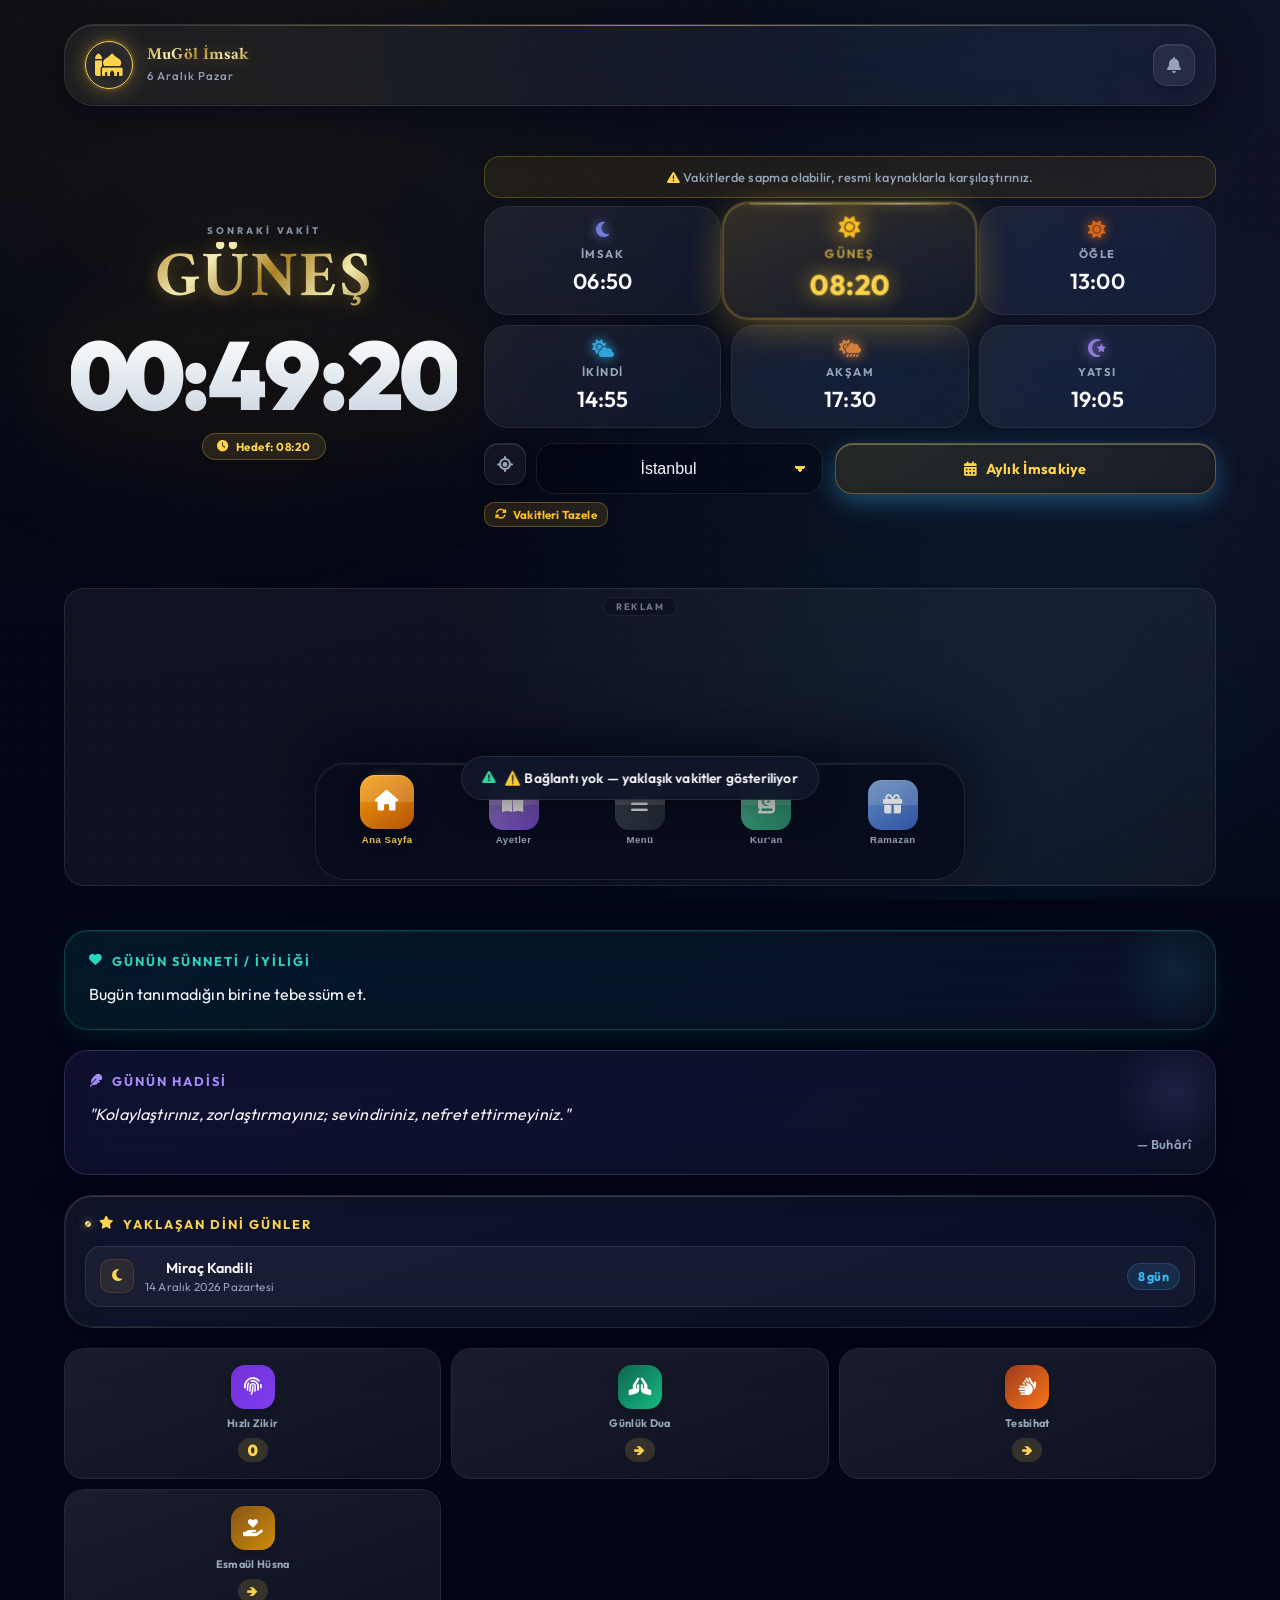
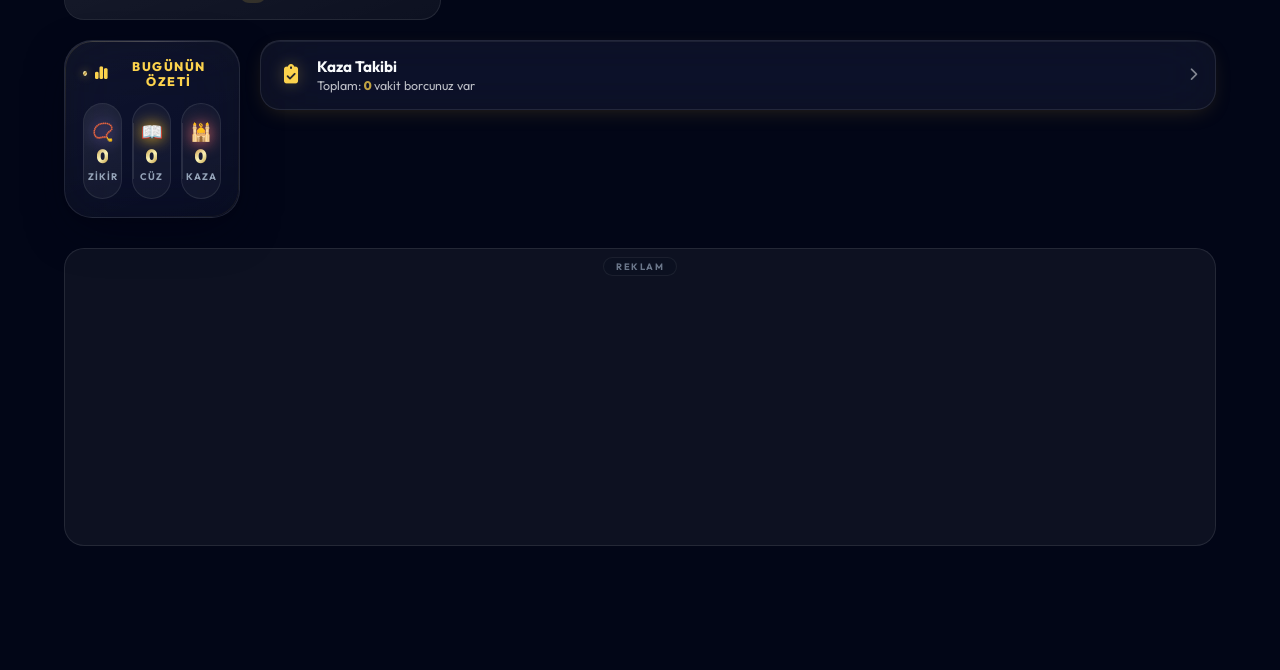
==== commit 13f47377: "Add files via upload" ====
--- a/index.html
+++ b/index.html
@@ -23,11 +23,11 @@
     <script src="https://cdnjs.cloudflare.com/ajax/libs/html2canvas/1.4.1/html2canvas.min.js"></script>
 
     <!-- Cuma Sözleri Veri Dosyası -->
-    <script src="cumasoz.js"></script>
+    <script src="cumasoz.js" onerror="console.error('[MuGöl] cumasoz.js YÜKLENEMEDİ (404 veya bozuk dosya)');"></script>
 
     <!-- Din Soruları Veri Dosyası -->
     <script>window.tumSorular = [];</script>
-    <script src="din.js"></script>
+    <script src="din.js" onerror="console.error('[MuGöl] din.js YÜKLENEMEDİ (404 veya bozuk dosya)');"></script>
 
     <!-- Harici CSS Dosyası -->
     <link rel="stylesheet" href="style.css">
@@ -104,8 +104,8 @@
                         <input type="color" id="customTextColor" value="#d4af37" class="custom-color-input" onchange="applyCustomColor()" title="Vurgu/Çizgi Rengi">
                     </div>
 
-                    <button class="btn-full" style="width: 100%;" onclick="executeDownload()">
-                        <i class="fas fa-download"></i> Tasarımı İndir
+                    <button class="btn-full" id="downloadCardBtn" style="width: 100%;" onclick="executeDownload()">
+                        <i class="fas fa-download"></i> <span id="downloadCardBtnText">Tasarımı İndir</span>
                     </button>
                 </div>
             </div>
@@ -1409,8 +1409,13 @@
 
         /* Belirli bir sözü önizlemeye aç */
         function openPreviewWith(text, source) {
-            updateQuoteUI(text, source);
-            openPreview('quote');
+            try {
+                updateQuoteUI(text, source);
+                openPreview('quote');
+            } catch (err) {
+                console.error('[MuGöl] openPreviewWith hata:', err);
+                alert('Kart açılırken bir sorun oluştu: ' + err.message);
+            }
         }
 
         /* Paylaş butonu için */
@@ -1421,10 +1426,16 @@
 
         function shuffleQuote() { const q = globalQuotes[Math.floor(Math.random() * globalQuotes.length)]; updateQuoteUI(q.text, q.source); }
         function renderDailyQuote() { const q = globalQuotes[Math.floor((new Date() - new Date(new Date().getFullYear(), 0, 0)) / 86400000) % globalQuotes.length]; updateQuoteUI(q.text, q.source); }
-        function updateQuoteUI(text, source) { 
+        function updateQuoteUI(text, source) {
             // export kart için güncelle
-            document.getElementById('ex-quote-text').innerText = `"${text}"`;
-            document.getElementById('ex-quote-src').innerText = source;
+            const textEl = document.getElementById('ex-quote-text');
+            const srcEl = document.getElementById('ex-quote-src');
+            if (!textEl || !srcEl) {
+                console.error('[MuGöl] updateQuoteUI: export-card metin elementleri bulunamadı', { textEl: !!textEl, srcEl: !!srcEl });
+                throw new Error('Kart metin alanları sayfada bulunamadı');
+            }
+            textEl.innerText = `"${text}"`;
+            srcEl.innerText = source;
         }
         function shareQuote() { shareQuoteText(document.getElementById('ex-quote-text').innerText, document.getElementById('ex-quote-src').innerText); }
         
@@ -1592,18 +1603,29 @@
 
         /* --- ÖNİZLEME VE RENK DEĞİŞTİRME MANTIĞI (GÜNCELLENDİ) --- */
         function openPreview(type) {
-            activePreviewType = type;
-            const modal = document.getElementById('previewModal');
-            const wrapper = document.getElementById('previewWrapper');
-            const cardId = type === 'quote' ? 'export-card' : 'export-cuma-card';
-            const card = document.getElementById(cardId);
-            
-            wrapper.innerHTML = ''; 
-            wrapper.appendChild(card);
-            card.classList.add('previewing');
-            
-            modal.style.display = "flex";
-            setTimeout(() => modal.classList.add('show'), 10);
+            try {
+                activePreviewType = type;
+                const modal = document.getElementById('previewModal');
+                const wrapper = document.getElementById('previewWrapper');
+                const cardId = type === 'quote' ? 'export-card' : 'export-cuma-card';
+                const card = document.getElementById(cardId);
+
+                if (!modal || !wrapper || !card) {
+                    console.error('[MuGöl] openPreview: eksik element', { modal: !!modal, wrapper: !!wrapper, card: !!card, cardId });
+                    alert('Kart önizleme paneli bulunamadı (eksik element: ' + cardId + '). Sayfayı yenileyip tekrar deneyin.');
+                    return;
+                }
+
+                wrapper.innerHTML = '';
+                wrapper.appendChild(card);
+                card.classList.add('previewing');
+
+                modal.style.display = "flex";
+                setTimeout(() => modal.classList.add('show'), 10);
+            } catch (err) {
+                console.error('[MuGöl] openPreview hata:', err);
+                alert('Önizleme açılırken bir sorun oluştu: ' + err.message);
+            }
         }
 
         function closePreview() {
@@ -1662,30 +1684,70 @@
         }
 
         function executeDownload() {
-            const cardId = activePreviewType === 'quote' ? 'export-card' : 'export-cuma-card';
-            const card = document.getElementById(cardId);
-            const originalParent = card.parentNode;
-
-            card.classList.remove('previewing');
-            card.classList.add('downloading');
-            
-            document.body.appendChild(card);
-            
-            html2canvas(card, { scale: 2, useCORS: true, backgroundColor: null }).then(canvas => {
-                const link = document.createElement('a');
-                link.download = activePreviewType === 'quote' ? 'Mugol-Gunun-Sozu.png' : 'Mugol-Hayirli-Cumalar.png';
-                link.href = canvas.toDataURL('image/png');
-                link.click();
-                
-                card.classList.remove('downloading');
-                card.classList.add('previewing');
-                originalParent.appendChild(card); 
-                closePreview();
-            }).catch(err => { 
-                alert("Resim oluşturulurken bir hata oluştu.");
-                card.classList.remove('downloading');
-                closePreview();
-            });
+            const btn = document.getElementById('downloadCardBtn');
+            const btnText = document.getElementById('downloadCardBtnText');
+            const originalText = btnText ? btnText.textContent : null;
+
+            function setLoading(isLoading) {
+                if (!btn || !btnText) return;
+                btn.disabled = isLoading;
+                btn.style.opacity = isLoading ? '0.7' : '1';
+                btn.style.pointerEvents = isLoading ? 'none' : '';
+                btnText.textContent = isLoading ? 'Hazırlanıyor, lütfen bekleyin...' : originalText;
+            }
+
+            try {
+                if (typeof html2canvas === 'undefined') {
+                    console.error('[MuGöl] executeDownload: html2canvas yüklenmemiş (CDN engellenmiş olabilir).');
+                    alert('Resim oluşturma kütüphanesi yüklenemedi. İnternet bağlantınızı kontrol edip sayfayı yenileyin.');
+                    return;
+                }
+
+                const cardId = activePreviewType === 'quote' ? 'export-card' : 'export-cuma-card';
+                const card = document.getElementById(cardId);
+
+                if (!card) {
+                    console.error('[MuGöl] executeDownload: kart elementi bulunamadı', cardId, 'activePreviewType:', activePreviewType);
+                    alert('İndirilecek kart bulunamadı. Lütfen önce bir kart açıp tekrar deneyin.');
+                    return;
+                }
+
+                setLoading(true);
+
+                const originalParent = card.parentNode;
+
+                card.classList.remove('previewing');
+                card.classList.add('downloading');
+
+                document.body.appendChild(card);
+
+                html2canvas(card, { scale: 1.5, useCORS: true, backgroundColor: null }).then(canvas => {
+                    const link = document.createElement('a');
+                    link.download = activePreviewType === 'quote' ? 'Mugol-Gunun-Sozu.png' : 'Mugol-Hayirli-Cumalar.png';
+                    link.href = canvas.toDataURL('image/png');
+                    document.body.appendChild(link);
+                    link.click();
+                    link.remove();
+
+                    card.classList.remove('downloading');
+                    card.classList.add('previewing');
+                    originalParent.appendChild(card);
+                    setLoading(false);
+                    closePreview();
+                }).catch(err => {
+                    console.error('[MuGöl] html2canvas / toDataURL hata:', err);
+                    alert('Resim oluşturulurken bir hata oluştu: ' + (err && err.message ? err.message : err));
+                    card.classList.remove('downloading');
+                    card.classList.add('previewing');
+                    originalParent.appendChild(card);
+                    setLoading(false);
+                    closePreview();
+                });
+            } catch (err) {
+                console.error('[MuGöl] executeDownload genel hata:', err);
+                alert('Kart indirilirken beklenmeyen bir hata oluştu: ' + err.message);
+                setLoading(false);
+            }
         }
 
         /* --- PEYGAMBERLER DIŞ DOSYADAN --- */
